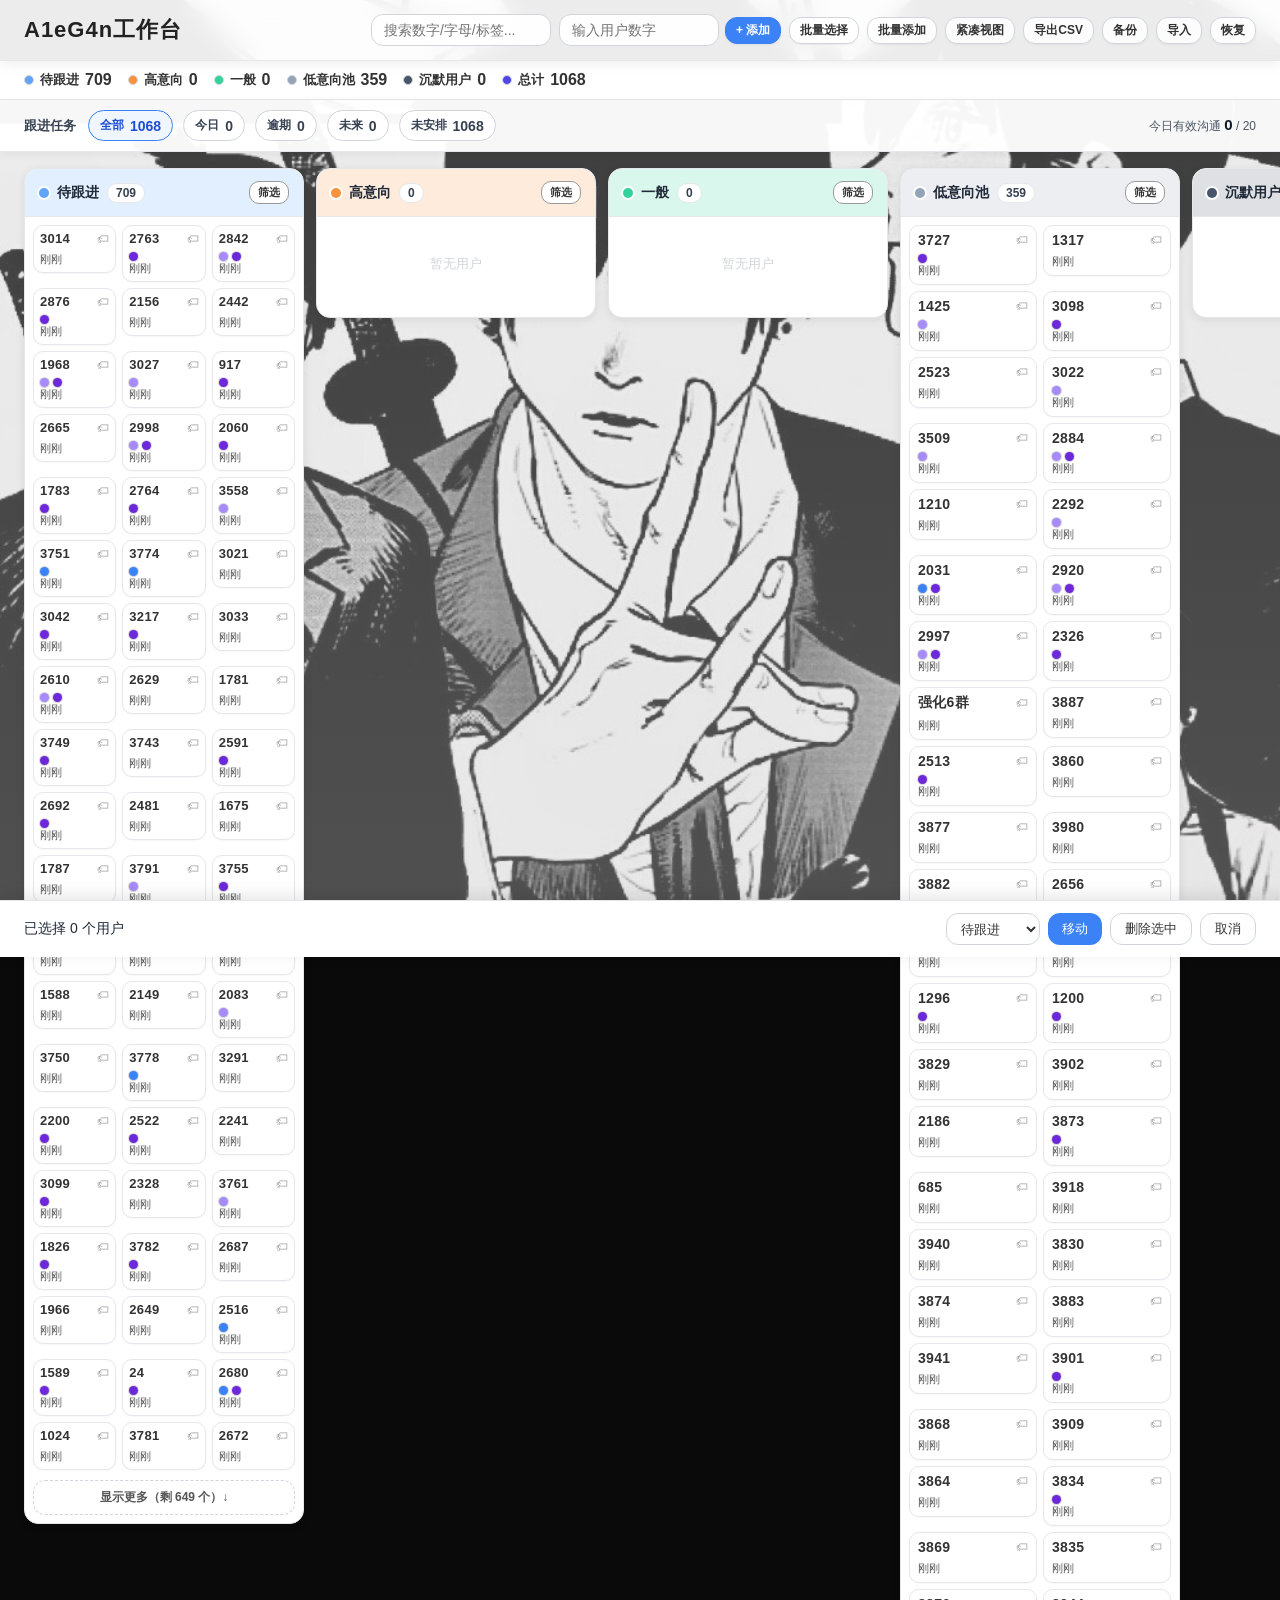
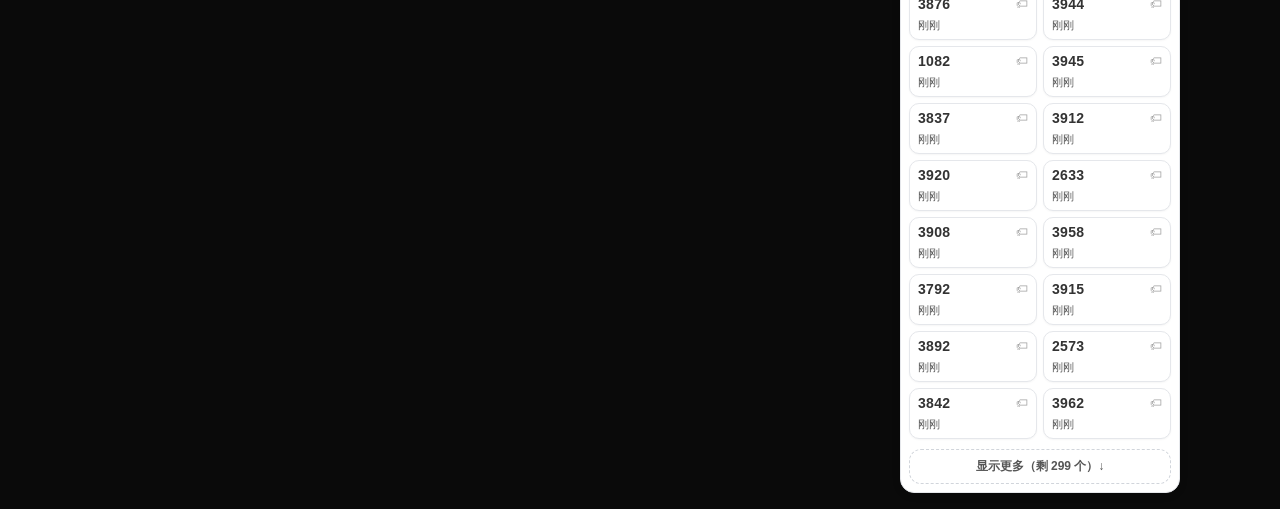
==== index.html @ 466c215e "Add files via upload" ====
<!DOCTYPE html>
<html lang="zh-CN">
<head>
<meta charset="UTF-8">
<meta name="viewport" content="width=device-width, initial-scale=1.0">
<title>A1eG4n工作台 · 跟进CRM</title>
<style>
:root {
  --bg: #0a0a0a;
  --bg-pattern: #111111;
  --card-bg: #ffffff;
  --text: #111111;
  --text-secondary: #444444;
  --text-light: #ffffff;
  --border: #e5e7eb;
  --primary: #3b82f6;
  --primary-light: #dbeafe;
  --green: #34d399;
  --green-light: #ecfdf5;
  --orange: #fb923c;
  --orange-light: #fff7ed;
  --red: #ef4444;
  --red-light: #fef2f2;
  --shadow: 0 2px 10px rgba(0,0,0,0.08);
  --shadow-lg: 0 8px 24px rgba(0,0,0,0.14);
  --radius: 12px;
}

* { margin: 0; padding: 0; box-sizing: border-box; }

body {
  font-family: -apple-system, BlinkMacSystemFont, "Segoe UI", "PingFang SC", "Microsoft YaHei", sans-serif;
  background-color: var(--bg);
  background-image: linear-gradient(rgba(200,200,200,0.30), rgba(200,200,200,0.40)), url('manga-bg.jpg');
  background-size: cover;
  background-position: center;
  background-attachment: fixed;
  color: var(--text);
  min-height: 100vh;
}

/* ====== 顶部栏 ====== */
.header {
  background: rgba(255,255,255,0.9);
  backdrop-filter: blur(12px);
  color: #222;
  border-bottom: 1px solid #e5e7eb;
  padding: 14px 24px;
  display: flex;
  align-items: center;
  gap: 16px;
  position: sticky;
  top: 0;
  z-index: 100;
  box-shadow: 0 2px 14px rgba(0,0,0,0.08);
  min-height: 60px;
}

.header h1 {
  font-size: 22px;
  font-weight: 900;
  white-space: nowrap;
  letter-spacing: 1px;
  color: #222;
}

.header-controls {
  display: flex;
  align-items: center;
  gap: 8px;
  flex: 1;
  justify-content: flex-end;
}

.input-box {
  display: flex;
  align-items: center;
  gap: 6px;
}

.input-box input {
  padding: 7px 12px;
  border: 1px solid #d1d5db;
  border-radius: var(--radius);
  font-size: 14px;
  outline: none;
  width: 160px;
  background: rgba(255,255,255,0.95);
  transition: all 0.15s;
}

.input-box input:focus {
  border-color: var(--primary);
  box-shadow: 0 0 0 3px rgba(59,130,246,0.15);
}

.btn {
  padding: 7px 14px;
  border: 1px solid #d1d5db;
  border-radius: var(--radius);
  font-size: 14px;
  font-weight: 700;
  cursor: pointer;
  transition: all 0.15s;
  white-space: nowrap;
  box-shadow: 0 1px 2px rgba(0,0,0,0.05);
}

.btn-primary {
  background: var(--primary);
  color: #fff;
  border-color: var(--primary);
}

.btn-primary:hover {
  background: #2563eb;
  border-color: #2563eb;
  color: #fff;
  transform: translateY(-1px);
  box-shadow: 0 4px 12px rgba(59,130,246,0.35);
}

.btn-secondary {
  background: var(--red);
  color: #fff;
  border-color: var(--red);
}

.btn-secondary:hover { background: #dc2626; border-color: #dc2626; }

.btn-outline {
  background: rgba(255,255,255,0.9);
  border: 1px solid #d1d5db;
  color: #333;
}

.btn-outline:hover { background: #f9fafb; transform: translateY(-1px); }

.btn-sm {
  padding: 4px 10px;
  font-size: 12px;
}

.search-box {
  padding: 7px 12px;
  border: 1px solid #d1d5db;
  border-radius: var(--radius);
  font-size: 14px;
  outline: none;
  width: 180px;
  background: rgba(255,255,255,0.95);
  transition: all 0.15s;
}

.search-box:focus {
  border-color: var(--primary);
  box-shadow: 0 0 0 3px rgba(59,130,246,0.15);
}

/* ====== 统计栏 ====== */
.stats-bar {
  display: flex;
  gap: 16px;
  padding: 10px 24px;
  background: #fff;
  border-bottom: 1px solid #e5e7eb;
  box-shadow: var(--shadow);
}

.stat-item {
  display: flex;
  align-items: center;
  gap: 6px;
  font-size: 13px;
  color: #333;
  font-weight: 600;
}

.stat-dot {
  width: 10px;
  height: 10px;
  border-radius: 50%;
  border: 1px solid #d1d5db;
}

.stat-num {
  font-weight: 900;
  font-size: 16px;
  color: #333;
}

/* ====== 看板主体 ====== */
.board {
  display: flex;
  align-items: flex-start;
  gap: 12px;
  padding: 16px 24px;
  overflow-x: auto;
  min-height: calc(100vh - 110px);
}

.column {
  flex: 0 0 280px;
  background: var(--card-bg);
  border-radius: 14px;
  border: 1px solid #e5e7eb;
  display: flex;
  flex-direction: column;
  align-self: flex-start;
  box-shadow: var(--shadow);
}

.column-header {
  padding: 12px 14px;
  border-bottom: 1px solid #e5e7eb;
  background: #f9fafb;
  border-radius: 14px 14px 0 0;
  display: flex;
  align-items: center;
  justify-content: space-between;
}

.column-title {
  display: flex;
  align-items: center;
  gap: 8px;
  font-size: 14px;
  font-weight: 900;
  color: #1f2937;
}

.column-badge {
  background: #fff;
  color: #374151;
  font-size: 12px;
  padding: 2px 8px;
  border-radius: 10px;
  font-weight: 800;
  border: 1px solid #e5e7eb;
}

.column-dot {
  width: 10px;
  height: 10px;
  border-radius: 50%;
  box-shadow: 0 0 0 2px rgba(255,255,255,0.9);
}

/* 栏目筛选 */
.col-filter { position: relative; }

.col-filter-btn {
  padding: 3px 8px;
  font-size: 11px;
  font-weight: 700;
  color: #333;
  background: #fff;
  border: 1px solid #999;
  border-radius: 10px;
  cursor: pointer;
  white-space: nowrap;
}

.col-filter-btn:hover { background: #eee; }

.col-filter-btn.on {
  background: #3b82f6;
  color: #fff;
  border-color: #2563eb;
}

.col-filter-menu {
  position: absolute;
  top: calc(100% + 4px);
  right: 0;
  z-index: 200;
  min-width: 150px;
  max-height: 260px;
  overflow-y: auto;
  background: #fff;
  border: 1px solid #e5e7eb;
  border-radius: 10px;
  box-shadow: 0 8px 24px rgba(0,0,0,0.14);
  display: none;
}

.col-filter-menu.show { display: block; }

.col-filter-item {
  display: flex;
  align-items: center;
  gap: 6px;
  padding: 7px 10px;
  font-size: 13px;
  color: #333;
  cursor: pointer;
}

.col-filter-item:hover { background: #f0f0f0; }

.column-body {
  padding: 8px;
  min-height: 100px;
  transition: background 0.2s;
  display: grid;
  grid-template-columns: repeat(2, 1fr);
  gap: 6px;
  align-items: start;
}

.column-body.drag-over {
  background: var(--primary-light);
}

.column-body .show-more-btn,
.column-body .empty-state { grid-column: 1 / -1; }

.column-actions {
  padding: 8px 14px;
  border-top: 1px solid var(--border);
  display: none;
}

.column-actions.show { display: flex; gap: 6px; }

/* ====== 卡片 ====== */
.card {
  background: var(--card-bg);
  border: 1px solid #e5e7eb;
  border-radius: 10px;
  padding: 6px 8px;
  margin-bottom: 0;
  cursor: grab;
  transition: all 0.15s;
  position: relative;
  box-shadow: 0 1px 2px rgba(0,0,0,0.04);
}

.card:hover {
  transform: translateY(-2px);
  box-shadow: 0 6px 16px rgba(0,0,0,0.10);
  border-color: #d1d5db;
}

.card.selected {
  border-color: var(--primary);
  box-shadow: 0 0 0 2px var(--primary-light);
  background: #f8fafc;
}

.card.dragging {
  opacity: 0.4;
  cursor: grabbing;
}

/* ====== 紧凑模式 ====== */
.compact .card {
  padding: 6px 10px;
  margin-bottom: 4px;
}
.compact .card-top {
  margin-bottom: 2px;
}
.compact .card-number {
  font-size: 14px;
}
.compact .card-note {
  margin-top: 2px;
  padding: 3px 6px;
  font-size: 11px;
  display: -webkit-box;
  -webkit-line-clamp: 1;
  -webkit-box-orient: vertical;
  overflow: hidden;
}
.compact .card-meta {
  font-size: 11px;
}
.compact .card-time {
  font-size: 10px;
}
.compact .card-actions {
  margin-top: 4px;
}
.compact .column {
  flex: 0 0 230px;
}
.compact .column-header {
  padding: 8px 12px;
}
.compact .card-note {
  display: -webkit-box;
  -webkit-line-clamp: 1;
  -webkit-box-orient: vertical;
  overflow: hidden;
}

.card-top {
  display: flex;
  align-items: center;
  justify-content: space-between;
  margin-bottom: 6px;
}

.card-number {
  font-size: 14px;
  font-weight: 900;
  color: #333;
  letter-spacing: 0.3px;
}

.card-checkbox {
  width: 18px;
  height: 18px;
  cursor: pointer;
  accent-color: var(--primary);
}

.card-meta {
  display: flex;
  align-items: center;
  gap: 8px;
  font-size: 12px;
  color: var(--text-secondary);
  flex-wrap: wrap;
}

.card-note {
  font-size: 12px;
  color: #222;
  margin-top: 4px;
  padding: 5px 8px;
  background: #f2f2f2;
  border-left: 3px solid #cccccc;
  word-break: break-all;
  font-weight: 500;
}

/* ====== 待跟进三列小卡 ====== */
.column-body[data-col="pending"] {
  grid-template-columns: repeat(3, 1fr);
}
.column-body[data-col="pending"] .card {
  padding: 5px 6px;
}
.column-body[data-col="pending"] .card-number {
  font-size: 13px;
}

.card-reply-badge {
  display: inline-flex;
  align-items: center;
  gap: 3px;
  background: var(--green-light);
  color: #047857;
  font-size: 11px;
  padding: 2px 6px;
  border-radius: 4px;
  font-weight: 600;
}

.card-actions {
  display: flex;
  gap: 4px;
  margin-top: 6px;
  opacity: 0;
  transition: opacity 0.2s;
}

.card:hover .card-actions { opacity: 1; }

.card-action-btn {
  font-size: 11px;
  padding: 3px 8px;
  border: 1px solid #d1d5db;
  border-radius: 8px;
  background: #fff;
  cursor: pointer;
  color: #333;
  font-weight: 700;
  transition: all 0.15s;
}

.card-action-btn:hover {
  background: #ddd;
  color: #222;
}

.card-action-btn.danger:hover {
  background: var(--red);
  color: #fff;
  border-color: #999;
}

.card-time {
  font-size: 11px;
  color: #555;
  font-weight: 500;
}

/* ====== 空状态 ====== */
.empty-state {
  text-align: center;
  padding: 30px 10px;
  color: #d1d5db;
  font-size: 13px;
}

.show-more-btn {
  width: 100%;
  padding: 8px;
  margin-top: 4px;
  border: 1px dashed #d1d5db;
  border-radius: var(--radius);
  background: #fff;
  color: #555;
  font-size: 12px;
  font-weight: 700;
  cursor: pointer;
  transition: all 0.15s;
}

.show-more-btn:hover {
  background: #f3f4f6;
  color: #222;
}

/* ====== 标签 ====== */
.card-tagicon {
  font-size: 12px;
  opacity: 0.4;
  cursor: pointer;
  transition: opacity 0.15s;
}
.card:hover .card-tagicon { opacity: 0.9; }

.card-tags {
  display: flex;
  flex-wrap: wrap;
  gap: 4px;
  margin-top: 4px;
  align-items: center;
}

.tag-dot-sm {
  width: 9px;
  height: 9px;
  border-radius: 50%;
  flex-shrink: 0;
  cursor: pointer;
  box-shadow: 0 0 0 1px rgba(0,0,0,0.15);
  transition: transform 0.1s;
}
.tag-dot-sm:hover { transform: scale(1.25); }

.tag-chip {
  display: inline-flex;
  align-items: center;
  gap: 4px;
  font-size: 11px;
  font-weight: 700;
  padding: 2px 8px;
  border-radius: 10px;
  border: 1px solid;
  white-space: nowrap;
  cursor: pointer;
  line-height: 1.4;
  color: #fff !important;
  border-color: transparent !important;
  box-shadow: 0 1px 2px rgba(0,0,0,0.15);
}
.tag-chip.lg { font-size: 12px; padding: 4px 9px; }

.tag-chip-dot {
  width: 7px;
  height: 7px;
  border-radius: 50%;
  flex-shrink: 0;
  border: 1px solid rgba(0,0,0,0.2);
}

.tag-x {
  cursor: pointer;
  font-weight: 700;
  margin-left: 2px;
  opacity: 0.6;
}
.tag-x:hover { opacity: 1; }

.muted-text {
  color: #9ca3af;
  font-size: 12px;
}

.current-tags {
  display: flex;
  flex-wrap: wrap;
  gap: 6px;
  min-height: 28px;
  align-items: center;
}

.all-tags {
  display: flex;
  flex-direction: column;
  gap: 6px;
  max-height: 220px;
  overflow-y: auto;
}

.tag-row {
  display: flex;
  align-items: center;
  gap: 8px;
  padding: 7px 10px;
  border: 1px solid var(--border);
  border-radius: 6px;
  cursor: pointer;
  transition: all 0.15s;
}
.tag-row:hover { background: #f9fafb; }
.tag-row.on {
  background: var(--primary-light);
  border-color: var(--primary);
}

.tag-dot {
  width: 10px;
  height: 10px;
  border-radius: 50%;
  flex-shrink: 0;
}

.tag-name {
  flex: 1;
  font-size: 13px;
  font-weight: 500;
}

.tag-ops {
  display: flex;
  gap: 2px;
}

.tag-op {
  border: none;
  background: transparent;
  cursor: pointer;
  font-size: 13px;
  padding: 2px 5px;
  border-radius: 4px;
  opacity: 0.6;
  transition: all 0.15s;
}
.tag-op:hover { opacity: 1; background: #e5e7eb; }
.tag-op.danger:hover { background: var(--red-light); }

.tag-row.editing {
  cursor: default;
  border-width: 2px;
  align-items: center;
}
.tag-edit-input {
  flex: 1;
  padding: 5px 8px;
  border: 1px solid #d1d5db;
  border-radius: 8px;
  font-size: 13px;
  outline: none;
}
.tag-edit-input:focus { border-color: var(--primary); box-shadow: 0 0 0 3px rgba(59,130,246,0.15); }

.new-tag-row {
  display: flex;
  gap: 6px;
}
.new-tag-row input {
  flex: 1;
  padding: 8px 12px;
  border: 1px solid #d1d5db;
  border-radius: 8px;
  font-size: 14px;
  outline: none;
  background: #fafafa;
}
.new-tag-row input:focus { border-color: var(--primary); box-shadow: 0 0 0 3px rgba(59,130,246,0.15); background: #fff; }

.detail-actions {
  display: flex;
  flex-wrap: wrap;
  gap: 6px;
}

/* ====== 标签筛选栏 ====== */
.tag-filter-bar {
  display: none;
  align-items: center;
  gap: 10px;
  padding: 8px 24px;
  background: #fff;
  border-bottom: 1px solid #e5e7eb;
}
.tag-filter-bar.show { display: flex; }
.tf-label { font-size: 13px; color: #333; font-weight: 700; }
.tf-clear {
  border: 1px solid #d1d5db;
  background: #fff;
  color: #333;
  font-size: 12px;
  padding: 4px 10px;
  border-radius: 8px;
  cursor: pointer;
  font-weight: 700;
  box-shadow: 0 1px 2px rgba(0,0,0,0.05);
}
.tf-clear:hover { background: #ddd; color: #222; }

/* ====== 模态框 ====== */
.modal-overlay {
  display: none;
  position: fixed;
  top: 0; left: 0; right: 0; bottom: 0;
  background: rgba(0,0,0,0.4);
  z-index: 1000;
  align-items: center;
  justify-content: center;
}

.modal-overlay.show { display: flex; }

.modal {
  background: #fff;
  border-radius: 16px;
  padding: 24px;
  width: 420px;
  max-width: 90vw;
  border: 1px solid #e5e7eb;
  box-shadow: 0 12px 40px rgba(0,0,0,0.18);
}

.modal h2 {
  font-size: 18px;
  margin-bottom: 16px;
  font-weight: 900;
  border-bottom: 1px solid #e5e7eb;
  padding-bottom: 10px;
}

.modal-field {
  margin-bottom: 14px;
}

.modal-field label {
  display: block;
  font-size: 13px;
  color: var(--text-secondary);
  margin-bottom: 4px;
}

.modal-field input,
.modal-field textarea,
.modal-field select {
  width: 100%;
  padding: 8px 12px;
  border: 1px solid #d1d5db;
  border-radius: 10px;
  font-size: 14px;
  outline: none;
  font-family: inherit;
  background: #fafafa;
}

.modal-field input:focus,
.modal-field textarea:focus,
.modal-field select:focus {
  border-color: var(--primary);
  box-shadow: 0 0 0 3px rgba(59,130,246,0.15);
  background: #fff;
}

.modal-field textarea {
  resize: vertical;
  min-height: 60px;
}

.modal-actions {
  display: flex;
  justify-content: flex-end;
  gap: 8px;
  margin-top: 20px;
}

/* ====== Toast ====== */
.toast {
  position: fixed;
  bottom: 24px;
  left: 50%;
  transform: translateX(-50%);
  background: #111827;
  color: #fff;
  padding: 10px 20px;
  border-radius: 10px;
  border: none;
  font-size: 14px;
  font-weight: 700;
  z-index: 2000;
  opacity: 0;
  transition: opacity 0.3s;
  pointer-events: none;
  box-shadow: 0 6px 20px rgba(0,0,0,0.25);
}

.toast.show { opacity: 1; }

/* ====== 批量操作栏 ====== */
.batch-bar {
  position: fixed;
  bottom: 0;
  left: 0;
  right: 0;
  background: #ffffff;
  padding: 12px 24px;
  display: flex;
  align-items: center;
  justify-content: space-between;
  border-top: 1px solid #e5e7eb;
  box-shadow: 0 -4px 16px rgba(0,0,0,0.10);
  color: #1f2937;
  z-index: 1500;
  transform: translateY(100%);
  transition: transform 0.3s;
}

.batch-bar.show { transform: translateY(0); }

.batch-bar-left {
  color: #1f2937;
  font-size: 14px;
}

.batch-bar-right {
  display: flex;
  gap: 8px;
}

.batch-btn {
  padding: 6px 14px;
  border: none;
  border-radius: var(--radius);
  font-size: 13px;
  cursor: pointer;
  font-weight: 500;
}

.batch-btn-red {
  background: var(--red);
  color: #fff;
}

.batch-btn-red:hover { background: #dc2626; }

.batch-btn-gray {
  background: #fff;
  color: #333;
  border: 1px solid #d1d5db;
}

.batch-btn-gray:hover { background: #f3f4f6; color: #222; }

.batch-btn-blue {
  background: #3b82f6;
  color: #fff;
}

.batch-btn-blue:hover { background: #2563eb; }

.batch-bar select {
  padding: 6px 10px;
  border: 1px solid #d1d5db;
  border-radius: var(--radius);
  font-size: 13px;
  font-family: inherit;
  background: #fff;
  color: #333;
  outline: none;
  cursor: pointer;
}

/* ====== 导入区 ====== */
.import-area {
  padding: 8px 14px;
  border-top: 1px solid var(--border);
  display: none;
}

.import-area.show { display: block; }

.import-area textarea {
  width: 100%;
  padding: 8px;
  border: 1px solid #d1d5db;
  border-radius: 10px;
  font-size: 13px;
  resize: vertical;
  min-height: 60px;
  font-family: inherit;
  outline: none;
  background: #fafafa;
}

.import-area textarea:focus {
  border-color: var(--primary);
  box-shadow: 0 0 0 3px rgba(59,130,246,0.15);
  background: #fff;
}

.import-area .import-btns {
  display: flex;
  gap: 6px;
  margin-top: 6px;
}

.import-area .import-row {
  display: flex;
  align-items: center;
  gap: 8px;
  margin-top: 8px;
}

.import-area .import-label {
  font-size: 12px;
  color: var(--text-secondary);
  white-space: nowrap;
}

.import-area select {
  padding: 5px 8px;
  border: 1px solid #d1d5db;
  border-radius: 8px;
  font-size: 13px;
  font-family: inherit;
  background: #fff;
  color: #333;
  outline: none;
  cursor: pointer;
}



/* ====== CRM 跟进任务 ====== */
.task-bar {
  display:flex; align-items:center; gap:10px; padding:10px 24px;
  background:rgba(255,255,255,.96); border-bottom:1px solid #e5e7eb;
  position:sticky; top:60px; z-index:90; box-shadow:0 2px 10px rgba(0,0,0,.05);
  overflow-x:auto;
}
.task-title { font-weight:900; font-size:13px; color:#374151; margin-right:2px; white-space:nowrap; }
.task-pill {
  display:flex; align-items:center; gap:6px; border:1px solid #d1d5db; background:#fff;
  border-radius:999px; padding:6px 11px; cursor:pointer; font-size:12px; font-weight:800;
  white-space:nowrap; color:#374151; transition:.15s;
}
.task-pill:hover { transform:translateY(-1px); box-shadow:0 3px 10px rgba(0,0,0,.08); }
.task-pill.active { border-color:#3b82f6; background:#eff6ff; color:#1d4ed8; }
.task-pill.overdue.active { border-color:#ef4444; background:#fef2f2; color:#b91c1c; }
.task-pill .n { font-size:14px; font-weight:900; }
.effective-kpi { margin-left:auto; font-size:12px; color:#4b5563; white-space:nowrap; }
.effective-kpi b { color:#111827; font-size:15px; }
.effective-kpi .ok { color:#059669; }

.card-followup { margin-top:6px; font-size:11px; font-weight:800; line-height:1.35; }
.card-followup.today { color:#2563eb; }
.card-followup.overdue { color:#dc2626; }
.card-followup.future { color:#6b7280; }
.card-action { color:#4b5563; font-weight:600; margin-top:2px; white-space:nowrap; overflow:hidden; text-overflow:ellipsis; }

.followup-grid { display:grid; grid-template-columns:1fr 1fr; gap:10px; }
.followup-grid .full { grid-column:1 / -1; }
.quick-row { display:flex; flex-wrap:wrap; gap:6px; margin-top:7px; }
.quick-btn { border:1px solid #d1d5db; background:#fff; border-radius:8px; padding:5px 9px; font-size:12px; cursor:pointer; font-weight:700; }
.quick-btn:hover { border-color:#3b82f6; color:#2563eb; background:#eff6ff; }
.worklog-box { max-height:180px; overflow:auto; border:1px solid #e5e7eb; border-radius:10px; background:#f9fafb; }
.worklog-item { padding:9px 10px; border-bottom:1px solid #e5e7eb; font-size:12px; line-height:1.5; }
.worklog-item:last-child { border-bottom:0; }
.worklog-time { color:#6b7280; font-size:11px; }
.worklog-result { font-weight:800; color:#111827; }
.worklog-note { color:#4b5563; margin-top:2px; }
.crm-section-title { display:flex; align-items:center; justify-content:space-between; gap:8px; }
.mini-help { color:#9ca3af; font-size:11px; font-weight:500; }

@media (max-width: 900px) {
  .task-bar { top:104px; padding:8px; }
  .effective-kpi { display:none; }
  .followup-grid { grid-template-columns:1fr; }
}

/* ====== 滚动条 ====== */
::-webkit-scrollbar { width: 8px; height: 8px; }
::-webkit-scrollbar-track { background: #1a1a1a; }
::-webkit-scrollbar-thumb { background: #fff; border: 1px solid #cccccc; }
::-webkit-scrollbar-thumb:hover { background: #ddd; }

/* ====== 响应式 ====== */
@media (max-width: 768px) {
  .header { flex-wrap: wrap; }
  .header h1 { font-size: 18px; }
  .search-box, .input-box input { width: 120px; }
  .board { padding: 8px; }
  .column { flex: 0 0 240px; }
}
</style>
</head>
<body>

<!-- 顶部栏 -->
<div class="header">
  <h1>A1eG4n工作台</h1>
  <div class="header-controls">
    <input class="search-box" id="searchInput" placeholder="搜索数字/字母/标签..." oninput="render()">
    <div class="input-box">
      <input id="singleAddInput" placeholder="输入用户数字" onkeydown="if(event.key==='Enter')addSingleUser()">
      <button class="btn btn-primary btn-sm" onclick="addSingleUser()">+ 添加</button>
    </div>
    <button class="btn btn-outline btn-sm" id="batchToggleBtn" onclick="toggleBatchMode()">批量选择</button>
    <button class="btn btn-outline btn-sm" onclick="showBatchAdd()">批量添加</button>
    <button class="btn btn-outline btn-sm" id="densityBtn" onclick="toggleDensity()">紧凑视图</button>
    <button class="btn btn-outline btn-sm" onclick="exportData()">导出CSV</button>
    <button class="btn btn-outline btn-sm" onclick="backupData()">备份</button>
    <label class="btn btn-outline btn-sm" style="cursor:pointer;">
      导入
      <input type="file" accept=".csv,.txt" style="display:none" onchange="importFile(event)">
    </label>
    <label class="btn btn-outline btn-sm" style="cursor:pointer;">
      恢复
      <input type="file" accept=".json" style="display:none" onchange="restoreData(event)">
    </label>
  </div>
</div>

<!-- 统计栏 -->
<div class="stats-bar" id="statsBar"></div>

<!-- 今日跟进任务栏 -->
<div class="task-bar" id="taskBar"></div>

<!-- 看板 -->
<div class="board" id="board"></div>

<!-- 批量操作栏 -->
<div class="batch-bar" id="batchBar">
  <div class="batch-bar-left">
    已选择 <span id="selectedCount">0</span> 个用户
  </div>
  <div class="batch-bar-right">
    <select id="batchMoveCol" title="选择目标栏目"></select>
    <button class="batch-btn batch-btn-blue" onclick="batchMoveSelected()">移动</button>
    <button class="batch-btn batch-btn-gray" onclick="batchDelete()">删除选中</button>
    <button class="batch-btn batch-btn-gray" onclick="clearSelection()">取消</button>
  </div>
</div>

<!-- 编辑模态框 -->
<div class="modal-overlay" id="editModal" onclick="if(event.target===this)closeEditModal()">
  <div class="modal">
    <h2>编辑用户</h2>
    <div class="modal-field">
      <label>用户数字</label>
      <input id="editNumber" readonly>
    </div>
    <div class="modal-field">
      <label>备注</label>
      <textarea id="editNote" placeholder="输入备注信息..."></textarea>
    </div>
    <div class="modal-field">
      <label>所属列</label>
      <select id="editColumn"></select>
    </div>
    <div class="modal-actions">
      <button class="btn btn-outline" onclick="closeEditModal()">取消</button>
      <button class="btn btn-primary" onclick="saveEdit()">保存</button>
    </div>
  </div>
</div>

<!-- 标签管理模态框 -->
<div class="modal-overlay" id="tagModal" onclick="if(event.target===this)closeTagModal()">
  <div class="modal">
    <h2>学员详情 · <span id="tagModalUser" style="color:#333"></span></h2>
    <div class="modal-field">
      <label>备注（跟进沟通情况）</label>
      <textarea id="detailNote" rows="3" placeholder="输入跟进备注..."></textarea>
      <button class="btn btn-primary btn-sm" style="margin-top:6px" onclick="saveDetailNote()">保存备注</button>
    </div>

    <div class="modal-field">
      <div class="crm-section-title">
        <label>本次沟通结果 & 下一步</label>
        <span class="mini-help">记录一次有效沟通，并自动进入后续任务队列</span>
      </div>
      <div class="followup-grid">
        <div>
          <label style="font-size:12px;color:#6b7280;margin-bottom:4px;display:block">沟通结果</label>
          <select id="detailResult">
            <option value="">未选择</option>
            <option value="未回复">未回复</option>
            <option value="已了解情况">已了解情况</option>
            <option value="已发现需求">已发现需求</option>
            <option value="有意向">有意向</option>
            <option value="明确不考虑">明确不考虑</option>
            <option value="已成交">已成交</option>
          </select>
        </div>
        <div>
          <label style="font-size:12px;color:#6b7280;margin-bottom:4px;display:block">下次跟进时间</label>
          <input id="detailNextTime" type="datetime-local">
          <div class="quick-row">
            <button class="quick-btn" onclick="setQuickFollowup(1)">明天</button>
            <button class="quick-btn" onclick="setQuickFollowup(3)">3天后</button>
            <button class="quick-btn" onclick="setQuickFollowup(7)">7天后</button>
            <button class="quick-btn" onclick="setQuickFollowupDate('2026-08-25T21:30')">25号直播后</button>
            <button class="quick-btn" onclick="clearFollowupTime()">清空</button>
          </div>
        </div>
        <div class="full">
          <label style="font-size:12px;color:#6b7280;margin-bottom:4px;display:block">下次跟进动作</label>
          <input id="detailNextAction" placeholder="例如：问99体验效果 / 邀约直播 / PV重新激活 / 处理价格异议">
        </div>
      </div>
      <button class="btn btn-primary" style="margin-top:10px;width:100%" onclick="logFollowup()">记录本次沟通并安排下一步</button>
    </div>

    <div class="modal-field">
      <div class="crm-section-title">
        <label>最近沟通记录</label>
        <button class="btn btn-outline btn-sm" onclick="copyFollowupSummary()">复制跟进摘要</button>
      </div>
      <div id="followupHistory" class="worklog-box"></div>
    </div>
    <div class="modal-field">
      <label>当前标签</label>
      <div id="currentTags" class="current-tags"></div>
    </div>
    <div class="modal-field">
      <label>所有标签（点击切换 / 可编辑删除）</label>
      <div id="allTags" class="all-tags"></div>
    </div>
    <div class="modal-field">
      <label>新建标签</label>
      <div class="new-tag-row">
        <input id="newTagName" placeholder="输入标签名，回车创建" onkeydown="if(event.key==='Enter')createTag()">
        <button class="btn btn-primary btn-sm" onclick="createTag()">添加</button>
      </div>
    </div>
    <div class="modal-field">
      <label>快捷操作</label>
      <div class="detail-actions">
        <button class="btn btn-outline btn-sm" onclick="detailMoveLow()">移入低意向池</button>
        <button class="btn btn-secondary btn-sm" onclick="detailDelete()">删除</button>
      </div>
    </div>
    <div class="modal-actions">
      <button class="btn btn-primary" onclick="closeTagModal()">完成</button>
    </div>
  </div>
</div>

<!-- 确认弹窗 -->
<div class="modal-overlay" id="confirmModal" onclick="if(event.target===this)closeConfirm()">
  <div class="modal" style="width:340px">
    <h2>操作确认</h2>
    <p id="confirmMessage" style="font-size:14px;color:#555;margin-bottom:18px;line-height:1.6"></p>
    <div class="modal-actions">
      <button class="btn btn-outline" onclick="closeConfirm()">取消</button>
      <button class="btn btn-secondary" onclick="confirmOk()">确认</button>
    </div>
  </div>
</div>

<!-- Toast -->
<div class="toast" id="toast"></div>

<!-- 标签筛选栏 -->
<div class="tag-filter-bar" id="tagFilterBar"></div>

<script>
// ====== 数据定义 ======
const COLUMNS = [
  { id: 'pending',    name: '待跟进',  color: '#60a5fa', dot: '#60a5fa' },
  { id: 'contacting', name: '高意向',   color: '#fb923c', dot: '#fb923c' },
  { id: 'replied',    name: '一般',    color: '#34d399', dot: '#34d399' },
  { id: 'lowinterest',name: '低意向池', color: '#94a3b8', dot: '#94a3b8' },
  { id: 'silent',     name: '沉默用户', color: '#475569', dot: '#475569' },
];

const STORAGE_KEY = 'sales_followup_data_v3';
const TAGS_KEY = 'sales_tags_v1';

const TAG_COLORS = ['#4f46e5','#10b981','#f59e0b','#ef4444','#8b5cf6','#06b6d4','#ec4899','#84cc16','#f97316','#0ea5e9'];

let users = [];        // {id, number, column, note, replied, tags:[tagId], createdAt, updatedAt}
let tags = [];         // {id, name, color}
let activeTagFilter = null;   // 当前按标签筛选
let colFilters = {};          // 每个栏目的标签筛选 {colId: tagId}
let tagEditId = null;         // 正在内联编辑的标签
let modalUserId = null;
let batchMode = false;
let selectedIds = new Set();
let dragId = null;
let compactMode = false;
let taskFilter = 'all';  // all | today | overdue | future | unscheduled
const COLUMN_LIMIT = 60;                 // 每列默认显示数量
let expandedCols = new Set();            // 已展开显示全部的列

// ====== 导入的 Excel 数据（强化群学员跟进）======
const IMPORTED_USERS = [{"id": "u_1746", "number": "1746", "column": "pending", "note": "", "replied": false, "tags": ["tag_99"], "createdAt": 0, "updatedAt": 0}, {"id": "u_3244", "number": "3244", "column": "lowinterest", "note": "没回", "replied": false, "tags": ["tag_algo1"], "createdAt": 0, "updatedAt": 0}, {"id": "u_2402", "number": "2402", "column": "lowinterest", "note": "4计网", "replied": false, "tags": [], "createdAt": 0, "updatedAt": 0}, {"id": "u_1059", "number": "1059", "column": "lowinterest", "note": "白嫖", "replied": false, "tags": ["tag_algo1"], "createdAt": 0, "updatedAt": 0}, {"id": "u_2678", "number": "2678", "column": "lowinterest", "note": "", "replied": false, "tags": [], "createdAt": 0, "updatedAt": 0}, {"id": "u_3307", "number": "3307", "column": "pending", "note": "", "replied": false, "tags": ["tag_algo2"], "createdAt": 0, "updatedAt": 0}, {"id": "u_2854", "number": "2854", "column": "lowinterest", "note": "", "replied": false, "tags": [], "createdAt": 0, "updatedAt": 0}, {"id": "u_1727", "number": "1727", "column": "pending", "note": "", "replied": false, "tags": [], "createdAt": 0, "updatedAt": 0}, {"id": "u_2369", "number": "2369", "column": "lowinterest", "note": "28 没开强化", "replied": false, "tags": ["tag_algo1"], "createdAt": 0, "updatedAt": 0}, {"id": "u_3658", "number": "3658", "column": "lowinterest", "note": "", "replied": false, "tags": [], "createdAt": 0, "updatedAt": 0}, {"id": "u_2015", "number": "2015", "column": "lowinterest", "note": "进度慢 觉得贵", "replied": false, "tags": ["tag_algo1"], "createdAt": 0, "updatedAt": 0}, {"id": "u_3038", "number": "3038", "column": "lowinterest", "note": "", "replied": false, "tags": [], "createdAt": 0, "updatedAt": 0}, {"id": "u_1655", "number": "1655", "column": "lowinterest", "note": "白嫖", "replied": false, "tags": ["tag_algo2"], "createdAt": 0, "updatedAt": 0}, {"id": "u_3160", "number": "3160", "column": "lowinterest", "note": "", "replied": false, "tags": [], "createdAt": 0, "updatedAt": 0}, {"id": "u_1895", "number": "1895", "column": "lowinterest", "note": "", "replied": false, "tags": ["tag_algo2"], "createdAt": 0, "updatedAt": 0}, {"id": "u_3140", "number": "3140", "column": "lowinterest", "note": "", "replied": false, "tags": [], "createdAt": 0, "updatedAt": 0}, {"id": "u_3147", "number": "3147", "column": "lowinterest", "note": "", "replied": false, "tags": ["tag_algo1"], "createdAt": 0, "updatedAt": 0}, {"id": "u_3139", "number": "3139", "column": "pending", "note": "", "replied": false, "tags": [], "createdAt": 0, "updatedAt": 0}, {"id": "u_1990", "number": "1990", "column": "lowinterest", "note": "4", "replied": false, "tags": ["tag_algo1"], "createdAt": 0, "updatedAt": 0}, {"id": "u_3820", "number": "3820", "column": "lowinterest", "note": "", "replied": false, "tags": [], "createdAt": 0, "updatedAt": 0}, {"id": "u_3667", "number": "3667", "column": "lowinterest", "note": "", "replied": false, "tags": ["tag_algo2"], "createdAt": 0, "updatedAt": 0}, {"id": "u_3059", "number": "3059", "column": "lowinterest", "note": "", "replied": false, "tags": [], "createdAt": 0, "updatedAt": 0}, {"id": "u_3224", "number": "3224", "column": "lowinterest", "note": "", "replied": false, "tags": [], "createdAt": 0, "updatedAt": 0}, {"id": "u_2877", "number": "2877", "column": "pending", "note": "4打卡 问课", "replied": false, "tags": ["tag_algo1", "tag_algo2"], "createdAt": 0, "updatedAt": 0}, {"id": "u_1413", "number": "1413", "column": "lowinterest", "note": "", "replied": false, "tags": [], "createdAt": 0, "updatedAt": 0}, {"id": "u_1798", "number": "1798", "column": "pending", "note": "", "replied": false, "tags": ["tag_algo2"], "createdAt": 0, "updatedAt": 0}, {"id": "u_1887", "number": "1887", "column": "lowinterest", "note": "", "replied": false, "tags": ["tag_algo2"], "createdAt": 0, "updatedAt": 0}, {"id": "u_1162", "number": "1162", "column": "lowinterest", "note": "", "replied": false, "tags": ["tag_algo1"], "createdAt": 0, "updatedAt": 0}, {"id": "u_3817", "number": "3817", "column": "lowinterest", "note": "", "replied": false, "tags": [], "createdAt": 0, "updatedAt": 0}, {"id": "u_3633", "number": "3633", "column": "lowinterest", "note": "", "replied": false, "tags": ["tag_algo1"], "createdAt": 0, "updatedAt": 0}, {"id": "u_1442", "number": "1442", "column": "lowinterest", "note": "", "replied": false, "tags": [], "createdAt": 0, "updatedAt": 0}, {"id": "u_1470", "number": "1470", "column": "lowinterest", "note": "", "replied": false, "tags": [], "createdAt": 0, "updatedAt": 0}, {"id": "u_1239", "number": "1239", "column": "pending", "note": "", "replied": false, "tags": ["tag_algo2"], "createdAt": 0, "updatedAt": 0}, {"id": "u_3084", "number": "3084", "column": "lowinterest", "note": "", "replied": false, "tags": ["tag_algo2"], "createdAt": 0, "updatedAt": 0}, {"id": "u_3259", "number": "3259", "column": "lowinterest", "note": "", "replied": false, "tags": [], "createdAt": 0, "updatedAt": 0}, {"id": "u_958", "number": "958", "column": "lowinterest", "note": "", "replied": false, "tags": [], "createdAt": 0, "updatedAt": 0}, {"id": "u_2898", "number": "2898", "column": "lowinterest", "note": "进度快不考虑", "replied": false, "tags": ["tag_algo2"], "createdAt": 0, "updatedAt": 0}, {"id": "u_1131", "number": "1131", "column": "lowinterest", "note": "", "replied": false, "tags": [], "createdAt": 0, "updatedAt": 0}, {"id": "u_3569", "number": "3569", "column": "lowinterest", "note": "2二战 后边会考虑", "replied": false, "tags": ["tag_algo1"], "createdAt": 0, "updatedAt": 0}, {"id": "u_3816", "number": "3816", "column": "lowinterest", "note": "报过了", "replied": false, "tags": [], "createdAt": 0, "updatedAt": 0}, {"id": "u_3610", "number": "3610", "column": "lowinterest", "note": "", "replied": false, "tags": [], "createdAt": 0, "updatedAt": 0}, {"id": "u_1071", "number": "1071", "column": "lowinterest", "note": "白嫖", "replied": false, "tags": ["tag_99"], "createdAt": 0, "updatedAt": 0}, {"id": "u_338", "number": "338", "column": "lowinterest", "note": "", "replied": false, "tags": ["tag_algo2"], "createdAt": 0, "updatedAt": 0}, {"id": "u_2609", "number": "2609", "column": "lowinterest", "note": "2问过课 觉得贵", "replied": false, "tags": ["tag_algo1"], "createdAt": 0, "updatedAt": 0}, {"id": "u_1771", "number": "1771", "column": "lowinterest", "note": "", "replied": false, "tags": [], "createdAt": 0, "updatedAt": 0}, {"id": "u_3316", "number": "3316", "column": "lowinterest", "note": "自命题", "replied": false, "tags": ["tag_algo1", "tag_algo2"], "createdAt": 0, "updatedAt": 0}, {"id": "u_2838", "number": "2838", "column": "lowinterest", "note": "", "replied": false, "tags": [], "createdAt": 0, "updatedAt": 0}, {"id": "u_2851", "number": "2851", "column": "pending", "note": "", "replied": false, "tags": ["tag_algo2"], "createdAt": 0, "updatedAt": 0}, {"id": "u_3275", "number": "3275", "column": "lowinterest", "note": "4有事情不考虑", "replied": false, "tags": ["tag_algo1"], "createdAt": 0, "updatedAt": 0}, {"id": "u_2652", "number": "2652", "column": "pending", "note": "", "replied": false, "tags": ["tag_algo2"], "createdAt": 0, "updatedAt": 0}, {"id": "u_3617", "number": "3617", "column": "lowinterest", "note": "", "replied": false, "tags": [], "createdAt": 0, "updatedAt": 0}, {"id": "u_1782", "number": "1782", "column": "lowinterest", "note": "", "replied": false, "tags": [], "createdAt": 0, "updatedAt": 0}, {"id": "u_3138", "number": "3138", "column": "pending", "note": "", "replied": false, "tags": [], "createdAt": 0, "updatedAt": 0}, {"id": "u_1181", "number": "1181", "column": "lowinterest", "note": "没开 进度慢", "replied": false, "tags": ["tag_algo1"], "createdAt": 0, "updatedAt": 0}, {"id": "u_3158", "number": "3158", "column": "lowinterest", "note": "", "replied": false, "tags": ["tag_algo2"], "createdAt": 0, "updatedAt": 0}, {"id": "u_1544", "number": "1544", "column": "lowinterest", "note": "", "replied": false, "tags": ["tag_99"], "createdAt": 0, "updatedAt": 0}, {"id": "u_3297", "number": "3297", "column": "lowinterest", "note": "", "replied": false, "tags": [], "createdAt": 0, "updatedAt": 0}, {"id": "u_3258", "number": "3258", "column": "lowinterest", "note": "4听课打卡进度慢", "replied": false, "tags": ["tag_algo1"], "createdAt": 0, "updatedAt": 0}, {"id": "u_3376", "number": "3376", "column": "lowinterest", "note": "", "replied": false, "tags": [], "createdAt": 0, "updatedAt": 0}, {"id": "u_3665", "number": "3665", "column": "lowinterest", "note": "还没开", "replied": false, "tags": ["tag_algo1"], "createdAt": 0, "updatedAt": 0}, {"id": "u_2901", "number": "2901", "column": "lowinterest", "note": "", "replied": false, "tags": [], "createdAt": 0, "updatedAt": 0}, {"id": "u_3067", "number": "3067", "column": "lowinterest", "note": "没回", "replied": false, "tags": ["tag_algo1"], "createdAt": 0, "updatedAt": 0}, {"id": "u_1135", "number": "1135", "column": "lowinterest", "note": "", "replied": false, "tags": [], "createdAt": 0, "updatedAt": 0}, {"id": "u_1466", "number": "1466", "column": "lowinterest", "note": "", "replied": false, "tags": ["tag_algo2"], "createdAt": 0, "updatedAt": 0}, {"id": "u_3157", "number": "3157", "column": "pending", "note": "", "replied": false, "tags": ["tag_algo2"], "createdAt": 0, "updatedAt": 0}, {"id": "u_3422", "number": "3422", "column": "lowinterest", "note": "", "replied": false, "tags": [], "createdAt": 0, "updatedAt": 0}, {"id": "u_1911", "number": "1911", "column": "lowinterest", "note": "", "replied": false, "tags": ["tag_algo2"], "createdAt": 0, "updatedAt": 0}, {"id": "u_2235", "number": "2235", "column": "lowinterest", "note": "4觉得不错 不考虑自己学", "replied": false, "tags": [], "createdAt": 0, "updatedAt": 0}, {"id": "u_3777", "number": "3777", "column": "lowinterest", "note": "", "replied": false, "tags": [], "createdAt": 0, "updatedAt": 0}, {"id": "u_3608", "number": "3608", "column": "lowinterest", "note": "", "replied": false, "tags": [], "createdAt": 0, "updatedAt": 0}, {"id": "u_3110", "number": "3110", "column": "lowinterest", "note": "", "replied": false, "tags": [], "createdAt": 0, "updatedAt": 0}, {"id": "u_3315", "number": "3315", "column": "pending", "note": "进度慢", "replied": false, "tags": [], "createdAt": 0, "updatedAt": 0}, {"id": "u_3136", "number": "3136", "column": "lowinterest", "note": "", "replied": false, "tags": [], "createdAt": 0, "updatedAt": 0}, {"id": "u_3056", "number": "3056", "column": "lowinterest", "note": "", "replied": false, "tags": ["tag_algo2"], "createdAt": 0, "updatedAt": 0}, {"id": "u_2452", "number": "2452", "column": "lowinterest", "note": "", "replied": false, "tags": ["tag_algo1"], "createdAt": 0, "updatedAt": 0}, {"id": "u_1407", "number": "1407", "column": "pending", "note": "", "replied": false, "tags": ["tag_99"], "createdAt": 0, "updatedAt": 0}, {"id": "u_1626", "number": "1626", "column": "lowinterest", "note": "", "replied": false, "tags": ["tag_algo2"], "createdAt": 0, "updatedAt": 0}, {"id": "u_3354", "number": "3354", "column": "lowinterest", "note": "2没开 进度慢", "replied": false, "tags": ["tag_99"], "createdAt": 0, "updatedAt": 0}, {"id": "u_3795", "number": "3795", "column": "lowinterest", "note": "", "replied": false, "tags": [], "createdAt": 0, "updatedAt": 0}, {"id": "u_3670", "number": "3670", "column": "pending", "note": "", "replied": false, "tags": ["tag_algo2"], "createdAt": 0, "updatedAt": 0}, {"id": "u_2261", "number": "2261", "column": "pending", "note": "", "replied": false, "tags": ["tag_algo2"], "createdAt": 0, "updatedAt": 0}, {"id": "u_3287", "number": "3287", "column": "pending", "note": "明天晚上考虑做一个强化班体验活动，今年的数据结构/计组强化课程二选一，付一部分报名比如99体验十天 这段时间可以集中突破一门 然后这个99可以抵扣学费也可以直接全额退款 这个活动觉得怎么样呀", "replied": false, "tags": ["tag_algo2"], "createdAt": 0, "updatedAt": 0}, {"id": "u_1002", "number": "1002", "column": "lowinterest", "note": "", "replied": false, "tags": ["tag_algo2"], "createdAt": 0, "updatedAt": 0}, {"id": "u_3424", "number": "3424", "column": "lowinterest", "note": "4进度慢", "replied": false, "tags": ["tag_algo1", "tag_algo2"], "createdAt": 0, "updatedAt": 0}, {"id": "u_3156", "number": "3156", "column": "pending", "note": "", "replied": false, "tags": ["tag_algo2"], "createdAt": 0, "updatedAt": 0}, {"id": "u_1909", "number": "1909", "column": "lowinterest", "note": "", "replied": false, "tags": [], "createdAt": 0, "updatedAt": 0}, {"id": "u_3267", "number": "3267", "column": "lowinterest", "note": "2", "replied": false, "tags": ["tag_algo1"], "createdAt": 0, "updatedAt": 0}, {"id": "u_3548", "number": "3548", "column": "lowinterest", "note": "4暂不考虑", "replied": false, "tags": ["tag_algo1"], "createdAt": 0, "updatedAt": 0}, {"id": "u_3787", "number": "3787", "column": "lowinterest", "note": "", "replied": false, "tags": [], "createdAt": 0, "updatedAt": 0}, {"id": "u_1871", "number": "1871", "column": "lowinterest", "note": "", "replied": false, "tags": [], "createdAt": 0, "updatedAt": 0}, {"id": "u_2198", "number": "2198", "column": "lowinterest", "note": "没回", "replied": false, "tags": ["tag_99"], "createdAt": 0, "updatedAt": 0}, {"id": "u_2039", "number": "2039", "column": "lowinterest", "note": "用同学的宇天课", "replied": false, "tags": [], "createdAt": 0, "updatedAt": 0}, {"id": "u_934", "number": "934", "column": "pending", "note": "强化未结束", "replied": false, "tags": ["tag_99", "tag_algo2"], "createdAt": 0, "updatedAt": 0}, {"id": "u_3292", "number": "3292", "column": "pending", "note": "", "replied": false, "tags": [], "createdAt": 0, "updatedAt": 0}, {"id": "u_1291", "number": "1291", "column": "lowinterest", "note": "4打卡 白嫖", "replied": false, "tags": ["tag_algo1", "tag_algo2"], "createdAt": 0, "updatedAt": 0}, {"id": "u_2814", "number": "2814", "column": "lowinterest", "note": "", "replied": false, "tags": ["tag_algo2"], "createdAt": 0, "updatedAt": 0}, {"id": "u_3435", "number": "3435", "column": "lowinterest", "note": "4打卡暂不考虑", "replied": false, "tags": ["tag_algo1"], "createdAt": 0, "updatedAt": 0}, {"id": "u_3687", "number": "3687", "column": "lowinterest", "note": "4问课 没学到", "replied": false, "tags": ["tag_algo1"], "createdAt": 0, "updatedAt": 0}, {"id": "u_3576", "number": "3576", "column": "lowinterest", "note": "", "replied": false, "tags": [], "createdAt": 0, "updatedAt": 0}, {"id": "u_3647", "number": "3647", "column": "lowinterest", "note": "", "replied": false, "tags": [], "createdAt": 0, "updatedAt": 0}, {"id": "u_1297", "number": "1297", "column": "lowinterest", "note": "", "replied": false, "tags": ["tag_algo2"], "createdAt": 0, "updatedAt": 0}, {"id": "u_1734", "number": "1734", "column": "lowinterest", "note": "", "replied": false, "tags": ["tag_algo2"], "createdAt": 0, "updatedAt": 0}, {"id": "u_1323", "number": "1323", "column": "lowinterest", "note": "白嫖 没买到", "replied": false, "tags": ["tag_algo2"], "createdAt": 0, "updatedAt": 0}, {"id": "u_1394", "number": "1394", "column": "lowinterest", "note": "", "replied": false, "tags": ["tag_algo2"], "createdAt": 0, "updatedAt": 0}, {"id": "u_2399", "number": "2399", "column": "lowinterest", "note": "", "replied": false, "tags": ["tag_algo2"], "createdAt": 0, "updatedAt": 0}, {"id": "u_1454", "number": "1454", "column": "lowinterest", "note": "问课 报过了", "replied": false, "tags": ["tag_algo2"], "createdAt": 0, "updatedAt": 0}, {"id": "u_1994", "number": "1994", "column": "lowinterest", "note": "", "replied": false, "tags": ["tag_algo2"], "createdAt": 0, "updatedAt": 0}, {"id": "u_3582", "number": "3582", "column": "lowinterest", "note": "4", "replied": false, "tags": ["tag_algo1"], "createdAt": 0, "updatedAt": 0}, {"id": "u_2913", "number": "2913", "column": "lowinterest", "note": "没买上-0-", "replied": false, "tags": ["tag_algo2"], "createdAt": 0, "updatedAt": 0}, {"id": "u_3644", "number": "3644", "column": "lowinterest", "note": "", "replied": false, "tags": [], "createdAt": 0, "updatedAt": 0}, {"id": "u_3557", "number": "3557", "column": "lowinterest", "note": "", "replied": false, "tags": [], "createdAt": 0, "updatedAt": 0}, {"id": "u_1669", "number": "1669", "column": "lowinterest", "note": "报过了", "replied": false, "tags": [], "createdAt": 0, "updatedAt": 0}, {"id": "u_2447", "number": "2447", "column": "lowinterest", "note": "", "replied": false, "tags": [], "createdAt": 0, "updatedAt": 0}, {"id": "u_1984", "number": "1984", "column": "lowinterest", "note": "", "replied": false, "tags": [], "createdAt": 0, "updatedAt": 0}, {"id": "u_3298", "number": "3298", "column": "lowinterest", "note": "", "replied": false, "tags": ["tag_algo1", "tag_algo2"], "createdAt": 0, "updatedAt": 0}, {"id": "u_3085", "number": "3085", "column": "lowinterest", "note": "", "replied": false, "tags": [], "createdAt": 0, "updatedAt": 0}, {"id": "u_1545", "number": "1545", "column": "lowinterest", "note": "", "replied": false, "tags": [], "createdAt": 0, "updatedAt": 0}, {"id": "u_3150", "number": "3150", "column": "lowinterest", "note": "", "replied": false, "tags": [], "createdAt": 0, "updatedAt": 0}, {"id": "u_2809", "number": "2809", "column": "lowinterest", "note": "4不考虑", "replied": false, "tags": ["tag_algo1"], "createdAt": 0, "updatedAt": 0}, {"id": "u_3600", "number": "3600", "column": "pending", "note": "", "replied": false, "tags": ["tag_99"], "createdAt": 0, "updatedAt": 0}, {"id": "u_3592", "number": "3592", "column": "lowinterest", "note": "", "replied": false, "tags": [], "createdAt": 0, "updatedAt": 0}, {"id": "u_1461", "number": "1461", "column": "lowinterest", "note": "没回", "replied": false, "tags": ["tag_algo1", "tag_algo2"], "createdAt": 0, "updatedAt": 0}, {"id": "u_2832", "number": "2832", "column": "pending", "note": "4", "replied": false, "tags": ["tag_algo2"], "createdAt": 0, "updatedAt": 0}, {"id": "u_3116", "number": "3116", "column": "pending", "note": "4", "replied": false, "tags": ["tag_algo2"], "createdAt": 0, "updatedAt": 0}, {"id": "u_3273", "number": "3273", "column": "lowinterest", "note": "4还没开 先自己学", "replied": false, "tags": ["tag_algo1", "tag_algo2"], "createdAt": 0, "updatedAt": 0}, {"id": "u_1098", "number": "1098", "column": "lowinterest", "note": "", "replied": false, "tags": [], "createdAt": 0, "updatedAt": 0}, {"id": "u_3105", "number": "3105", "column": "lowinterest", "note": "", "replied": false, "tags": [], "createdAt": 0, "updatedAt": 0}, {"id": "u_3514", "number": "3514", "column": "lowinterest", "note": "", "replied": false, "tags": ["tag_algo1"], "createdAt": 0, "updatedAt": 0}, {"id": "u_3720", "number": "3720", "column": "lowinterest", "note": "", "replied": false, "tags": [], "createdAt": 0, "updatedAt": 0}, {"id": "u_3587", "number": "3587", "column": "lowinterest", "note": "没学", "replied": false, "tags": [], "createdAt": 0, "updatedAt": 0}, {"id": "u_1546", "number": "1546", "column": "lowinterest", "note": "", "replied": false, "tags": [], "createdAt": 0, "updatedAt": 0}, {"id": "u_1077", "number": "1077", "column": "lowinterest", "note": "", "replied": false, "tags": [], "createdAt": 0, "updatedAt": 0}, {"id": "u_3113", "number": "3113", "column": "lowinterest", "note": "没回", "replied": false, "tags": ["tag_algo1"], "createdAt": 0, "updatedAt": 0}, {"id": "u_1328", "number": "1328", "column": "lowinterest", "note": "4考虑 报过了", "replied": false, "tags": ["tag_99", "tag_algo2"], "createdAt": 0, "updatedAt": 0}, {"id": "u_1145", "number": "1145", "column": "lowinterest", "note": "4 不考虑", "replied": false, "tags": ["tag_99", "tag_algo2"], "createdAt": 0, "updatedAt": 0}, {"id": "u_2924", "number": "2924", "column": "lowinterest", "note": "自命题", "replied": false, "tags": [], "createdAt": 0, "updatedAt": 0}, {"id": "u_2405", "number": "2405", "column": "lowinterest", "note": "4和图领合作", "replied": false, "tags": ["tag_algo1", "tag_algo2"], "createdAt": 0, "updatedAt": 0}, {"id": "u_3714", "number": "3714", "column": "lowinterest", "note": "", "replied": false, "tags": [], "createdAt": 0, "updatedAt": 0}, {"id": "u_3580", "number": "3580", "column": "lowinterest", "note": "", "replied": false, "tags": [], "createdAt": 0, "updatedAt": 0}, {"id": "u_3290", "number": "3290", "column": "lowinterest", "note": "", "replied": false, "tags": [], "createdAt": 0, "updatedAt": 0}, {"id": "u_3276", "number": "3276", "column": "pending", "note": "", "replied": false, "tags": ["tag_99", "tag_algo2"], "createdAt": 0, "updatedAt": 0}, {"id": "u_1158", "number": "1158", "column": "lowinterest", "note": "", "replied": false, "tags": ["tag_algo2"], "createdAt": 0, "updatedAt": 0}, {"id": "u_1256", "number": "1256", "column": "lowinterest", "note": "", "replied": false, "tags": [], "createdAt": 0, "updatedAt": 0}, {"id": "u_1410", "number": "1410", "column": "lowinterest", "note": "", "replied": false, "tags": [], "createdAt": 0, "updatedAt": 0}, {"id": "u_963", "number": "963", "column": "lowinterest", "note": "", "replied": false, "tags": [], "createdAt": 0, "updatedAt": 0}, {"id": "u_984", "number": "984", "column": "lowinterest", "note": "白嫖", "replied": false, "tags": ["tag_algo1"], "createdAt": 0, "updatedAt": 0}, {"id": "u_3716", "number": "3716", "column": "lowinterest", "note": "", "replied": false, "tags": [], "createdAt": 0, "updatedAt": 0}, {"id": "u_3578", "number": "3578", "column": "lowinterest", "note": "", "replied": false, "tags": [], "createdAt": 0, "updatedAt": 0}, {"id": "u_进度慢刚开计组", "number": "进度慢刚开计组", "column": "pending", "note": "1423", "replied": false, "tags": [], "createdAt": 0, "updatedAt": 0}, {"id": "u_1840", "number": "1840", "column": "lowinterest", "note": "", "replied": false, "tags": ["tag_algo2"], "createdAt": 0, "updatedAt": 0}, {"id": "u_1279", "number": "1279", "column": "lowinterest", "note": "", "replied": false, "tags": [], "createdAt": 0, "updatedAt": 0}, {"id": "u_2668", "number": "2668", "column": "lowinterest", "note": "", "replied": false, "tags": ["tag_algo2"], "createdAt": 0, "updatedAt": 0}, {"id": "u_991", "number": "991", "column": "lowinterest", "note": "", "replied": false, "tags": [], "createdAt": 0, "updatedAt": 0}, {"id": "u_1311", "number": "1311", "column": "lowinterest", "note": "", "replied": false, "tags": [], "createdAt": 0, "updatedAt": 0}, {"id": "u_3090", "number": "3090", "column": "lowinterest", "note": "", "replied": false, "tags": ["tag_algo2"], "createdAt": 0, "updatedAt": 0}, {"id": "u_1420", "number": "1420", "column": "pending", "note": "", "replied": false, "tags": ["tag_algo2"], "createdAt": 0, "updatedAt": 0}, {"id": "u_3622", "number": "3622", "column": "lowinterest", "note": "", "replied": false, "tags": ["tag_algo1"], "createdAt": 0, "updatedAt": 0}, {"id": "u_3702", "number": "3702", "column": "lowinterest", "note": "", "replied": false, "tags": [], "createdAt": 0, "updatedAt": 0}, {"id": "u_3575", "number": "3575", "column": "lowinterest", "note": "", "replied": false, "tags": [], "createdAt": 0, "updatedAt": 0}, {"id": "u_3305", "number": "3305", "column": "pending", "note": "听课", "replied": false, "tags": ["tag_algo1"], "createdAt": 0, "updatedAt": 0}, {"id": "u_1139", "number": "1139", "column": "lowinterest", "note": "白嫖", "replied": false, "tags": ["tag_99", "tag_algo2"], "createdAt": 0, "updatedAt": 0}, {"id": "u_3133", "number": "3133", "column": "lowinterest", "note": "", "replied": false, "tags": [], "createdAt": 0, "updatedAt": 0}, {"id": "u_1436", "number": "1436", "column": "lowinterest", "note": "", "replied": false, "tags": [], "createdAt": 0, "updatedAt": 0}, {"id": "u_3000", "number": "3000", "column": "lowinterest", "note": "2进度慢", "replied": false, "tags": ["tag_algo1", "tag_algo2"], "createdAt": 0, "updatedAt": 0}, {"id": "u_1204", "number": "1204", "column": "lowinterest", "note": "", "replied": false, "tags": ["tag_algo1"], "createdAt": 0, "updatedAt": 0}, {"id": "u_2576", "number": "2576", "column": "lowinterest", "note": "", "replied": false, "tags": [], "createdAt": 0, "updatedAt": 0}, {"id": "u_3652", "number": "3652", "column": "lowinterest", "note": "", "replied": false, "tags": [], "createdAt": 0, "updatedAt": 0}, {"id": "u_3571", "number": "3571", "column": "pending", "note": "迷茫", "replied": false, "tags": [], "createdAt": 0, "updatedAt": 0}, {"id": "u_2572", "number": "2572", "column": "lowinterest", "note": "", "replied": false, "tags": ["tag_algo2"], "createdAt": 0, "updatedAt": 0}, {"id": "u_2840", "number": "2840", "column": "lowinterest", "note": "2", "replied": false, "tags": ["tag_99"], "createdAt": 0, "updatedAt": 0}, {"id": "u_3318", "number": "3318", "column": "pending", "note": "考试", "replied": false, "tags": ["tag_algo2"], "createdAt": 0, "updatedAt": 0}, {"id": "u_3057", "number": "3057", "column": "lowinterest", "note": "2", "replied": false, "tags": ["tag_algo1"], "createdAt": 0, "updatedAt": 0}, {"id": "u_1316", "number": "1316", "column": "lowinterest", "note": "", "replied": false, "tags": [], "createdAt": 0, "updatedAt": 0}, {"id": "u_1390", "number": "1390", "column": "lowinterest", "note": "", "replied": false, "tags": [], "createdAt": 0, "updatedAt": 0}, {"id": "u_3131", "number": "3131", "column": "lowinterest", "note": "还没强化", "replied": false, "tags": ["tag_algo1"], "createdAt": 0, "updatedAt": 0}, {"id": "u_3353", "number": "3353", "column": "lowinterest", "note": "预算不够", "replied": false, "tags": ["tag_algo1"], "createdAt": 0, "updatedAt": 0}, {"id": "u_3681", "number": "3681", "column": "lowinterest", "note": "", "replied": false, "tags": [], "createdAt": 0, "updatedAt": 0}, {"id": "u_3574", "number": "3574", "column": "pending", "note": "", "replied": false, "tags": ["tag_algo2"], "createdAt": 0, "updatedAt": 0}, {"id": "u_1412", "number": "1412", "column": "lowinterest", "note": "", "replied": false, "tags": [], "createdAt": 0, "updatedAt": 0}, {"id": "u_3062", "number": "3062", "column": "pending", "note": "", "replied": false, "tags": ["tag_algo2"], "createdAt": 0, "updatedAt": 0}, {"id": "u_3310", "number": "3310", "column": "pending", "note": "4", "replied": false, "tags": ["tag_algo2"], "createdAt": 0, "updatedAt": 0}, {"id": "u_3426", "number": "3426", "column": "pending", "note": "", "replied": false, "tags": ["tag_algo2"], "createdAt": 0, "updatedAt": 0}, {"id": "u_3312", "number": "3312", "column": "pending", "note": "", "replied": false, "tags": [], "createdAt": 0, "updatedAt": 0}, {"id": "u_1368", "number": "1368", "column": "lowinterest", "note": "", "replied": false, "tags": [], "createdAt": 0, "updatedAt": 0}, {"id": "u_3479", "number": "3479", "column": "lowinterest", "note": "", "replied": false, "tags": ["tag_algo1"], "createdAt": 0, "updatedAt": 0}, {"id": "u_3645", "number": "3645", "column": "pending", "note": "没开", "replied": false, "tags": [], "createdAt": 0, "updatedAt": 0}, {"id": "u_1176", "number": "1176", "column": "lowinterest", "note": "白嫖 还在计网", "replied": false, "tags": ["tag_algo1"], "createdAt": 0, "updatedAt": 0}, {"id": "u_3359", "number": "3359", "column": "lowinterest", "note": "", "replied": false, "tags": ["tag_algo2"], "createdAt": 0, "updatedAt": 0}, {"id": "u_1559", "number": "1559", "column": "lowinterest", "note": "", "replied": false, "tags": [], "createdAt": 0, "updatedAt": 0}, {"id": "u_1184", "number": "1184", "column": "pending", "note": "4", "replied": false, "tags": [], "createdAt": 0, "updatedAt": 0}, {"id": "u_1768", "number": "1768", "column": "lowinterest", "note": "", "replied": false, "tags": ["tag_algo1"], "createdAt": 0, "updatedAt": 0}, {"id": "u_2393", "number": "2393", "column": "lowinterest", "note": "", "replied": false, "tags": ["tag_99"], "createdAt": 0, "updatedAt": 0}, {"id": "u_911", "number": "911", "column": "pending", "note": "", "replied": false, "tags": ["tag_algo2"], "createdAt": 0, "updatedAt": 0}, {"id": "u_3564", "number": "3564", "column": "lowinterest", "note": "2", "replied": false, "tags": [], "createdAt": 0, "updatedAt": 0}, {"id": "u_3611", "number": "3611", "column": "lowinterest", "note": "", "replied": false, "tags": [], "createdAt": 0, "updatedAt": 0}, {"id": "u_3573", "number": "3573", "column": "lowinterest", "note": "", "replied": false, "tags": [], "createdAt": 0, "updatedAt": 0}, {"id": "u_2936", "number": "2936", "column": "pending", "note": "进度慢", "replied": false, "tags": [], "createdAt": 0, "updatedAt": 0}, {"id": "u_2850", "number": "2850", "column": "pending", "note": "", "replied": false, "tags": ["tag_algo2"], "createdAt": 0, "updatedAt": 0}, {"id": "u_1252", "number": "1252", "column": "pending", "note": "", "replied": false, "tags": ["tag_algo2"], "createdAt": 0, "updatedAt": 0}, {"id": "u_1417", "number": "1417", "column": "pending", "note": "", "replied": false, "tags": ["tag_algo2"], "createdAt": 0, "updatedAt": 0}, {"id": "u_953", "number": "953", "column": "pending", "note": "", "replied": false, "tags": ["tag_algo2"], "createdAt": 0, "updatedAt": 0}, {"id": "u_1294", "number": "1294", "column": "lowinterest", "note": "4没预算不考虑", "replied": false, "tags": ["tag_algo1"], "createdAt": 0, "updatedAt": 0}, {"id": "u_3631", "number": "3631", "column": "pending", "note": "", "replied": false, "tags": ["tag_algo2"], "createdAt": 0, "updatedAt": 0}, {"id": "u_3577", "number": "3577", "column": "lowinterest", "note": "", "replied": false, "tags": [], "createdAt": 0, "updatedAt": 0}, {"id": "u_强化2群", "number": "强化2群", "column": "pending", "note": "", "replied": false, "tags": [], "createdAt": 0, "updatedAt": 0}, {"id": "u_3338", "number": "3338", "column": "lowinterest", "note": "4打卡 进度慢", "replied": false, "tags": ["tag_algo1"], "createdAt": 0, "updatedAt": 0}, {"id": "u_3124", "number": "3124", "column": "lowinterest", "note": "4进度慢", "replied": false, "tags": ["tag_algo1"], "createdAt": 0, "updatedAt": 0}, {"id": "u_3050", "number": "3050", "column": "lowinterest", "note": "", "replied": false, "tags": [], "createdAt": 0, "updatedAt": 0}, {"id": "u_3011", "number": "3011", "column": "pending", "note": "", "replied": false, "tags": ["tag_algo1"], "createdAt": 0, "updatedAt": 0}, {"id": "u_2679", "number": "2679", "column": "lowinterest", "note": "", "replied": false, "tags": [], "createdAt": 0, "updatedAt": 0}, {"id": "u_1586", "number": "1586", "column": "lowinterest", "note": "", "replied": false, "tags": [], "createdAt": 0, "updatedAt": 0}, {"id": "u_3371", "number": "3371", "column": "lowinterest", "note": "4 28", "replied": false, "tags": ["tag_algo1"], "createdAt": 0, "updatedAt": 0}, {"id": "u_2089", "number": "2089", "column": "lowinterest", "note": "第二次报", "replied": false, "tags": ["tag_algo1"], "createdAt": 0, "updatedAt": 0}, {"id": "u_3433", "number": "3433", "column": "pending", "note": "", "replied": false, "tags": ["tag_algo2"], "createdAt": 0, "updatedAt": 0}, {"id": "u_3552", "number": "3552", "column": "pending", "note": "", "replied": false, "tags": [], "createdAt": 0, "updatedAt": 0}, {"id": "u_3712", "number": "3712", "column": "pending", "note": "", "replied": false, "tags": [], "createdAt": 0, "updatedAt": 0}, {"id": "u_2705", "number": "2705", "column": "pending", "note": "", "replied": false, "tags": ["tag_99"], "createdAt": 0, "updatedAt": 0}, {"id": "u_3176", "number": "3176", "column": "lowinterest", "note": "4觉得难", "replied": false, "tags": ["tag_algo1"], "createdAt": 0, "updatedAt": 0}, {"id": "u_2073", "number": "2073", "column": "lowinterest", "note": "2没回", "replied": false, "tags": ["tag_algo1"], "createdAt": 0, "updatedAt": 0}, {"id": "u_3051", "number": "3051", "column": "pending", "note": "4", "replied": false, "tags": ["tag_algo2"], "createdAt": 0, "updatedAt": 0}, {"id": "u_3079", "number": "3079", "column": "pending", "note": "q2 q2", "replied": false, "tags": ["tag_algo2"], "createdAt": 0, "updatedAt": 0}, {"id": "u_3335", "number": "3335", "column": "pending", "note": "", "replied": false, "tags": [], "createdAt": 0, "updatedAt": 0}, {"id": "u_2853", "number": "2853", "column": "lowinterest", "note": "4进度慢", "replied": false, "tags": ["tag_algo1"], "createdAt": 0, "updatedAt": 0}, {"id": "u_3170", "number": "3170", "column": "lowinterest", "note": "28问课", "replied": false, "tags": ["tag_algo1"], "createdAt": 0, "updatedAt": 0}, {"id": "u_1851", "number": "1851", "column": "lowinterest", "note": "全程退", "replied": false, "tags": [], "createdAt": 0, "updatedAt": 0}, {"id": "u_3572", "number": "3572", "column": "pending", "note": "还没开强化", "replied": false, "tags": [], "createdAt": 0, "updatedAt": 0}, {"id": "u_3711", "number": "3711", "column": "pending", "note": "进度快", "replied": false, "tags": [], "createdAt": 0, "updatedAt": 0}, {"id": "u_3455", "number": "3455", "column": "lowinterest", "note": "", "replied": false, "tags": [], "createdAt": 0, "updatedAt": 0}, {"id": "u_3065", "number": "3065", "column": "pending", "note": "", "replied": false, "tags": ["tag_algo2"], "createdAt": 0, "updatedAt": 0}, {"id": "u_3349", "number": "3349", "column": "pending", "note": "", "replied": false, "tags": ["tag_algo2"], "createdAt": 0, "updatedAt": 0}, {"id": "u_1702", "number": "1702", "column": "pending", "note": "4", "replied": false, "tags": ["tag_algo1", "tag_algo2"], "createdAt": 0, "updatedAt": 0}, {"id": "u_2927", "number": "2927", "column": "pending", "note": "", "replied": false, "tags": [], "createdAt": 0, "updatedAt": 0}, {"id": "u_3241", "number": "3241", "column": "pending", "note": "4 打卡 考虑", "replied": false, "tags": ["tag_algo1", "tag_algo2"], "createdAt": 0, "updatedAt": 0}, {"id": "u_3624", "number": "3624", "column": "lowinterest", "note": "4没开进度慢", "replied": false, "tags": ["tag_algo1"], "createdAt": 0, "updatedAt": 0}, {"id": "u_2215", "number": "2215", "column": "lowinterest", "note": "白嫖", "replied": false, "tags": ["tag_99"], "createdAt": 0, "updatedAt": 0}, {"id": "u_3597", "number": "3597", "column": "pending", "note": "二战没开强化", "replied": false, "tags": ["tag_algo1"], "createdAt": 0, "updatedAt": 0}, {"id": "u_3519", "number": "3519", "column": "pending", "note": "4", "replied": false, "tags": ["tag_algo1"], "createdAt": 0, "updatedAt": 0}, {"id": "u_2953", "number": "2953", "column": "pending", "note": "", "replied": false, "tags": ["tag_algo2"], "createdAt": 0, "updatedAt": 0}, {"id": "u_2845", "number": "2845", "column": "pending", "note": "", "replied": false, "tags": ["tag_algo2"], "createdAt": 0, "updatedAt": 0}, {"id": "u_3167", "number": "3167", "column": "lowinterest", "note": "", "replied": false, "tags": [], "createdAt": 0, "updatedAt": 0}, {"id": "u_3264", "number": "3264", "column": "lowinterest", "note": "", "replied": false, "tags": [], "createdAt": 0, "updatedAt": 0}, {"id": "u_1539", "number": "1539", "column": "lowinterest", "note": "", "replied": false, "tags": [], "createdAt": 0, "updatedAt": 0}, {"id": "u_2225", "number": "2225", "column": "lowinterest", "note": "", "replied": false, "tags": [], "createdAt": 0, "updatedAt": 0}, {"id": "u_2895", "number": "2895", "column": "lowinterest", "note": "4没开暂不考虑", "replied": false, "tags": ["tag_algo1"], "createdAt": 0, "updatedAt": 0}, {"id": "u_3561", "number": "3561", "column": "pending", "note": "4问课", "replied": false, "tags": ["tag_99"], "createdAt": 0, "updatedAt": 0}, {"id": "u_2377", "number": "2377", "column": "pending", "note": "", "replied": false, "tags": ["tag_algo2"], "createdAt": 0, "updatedAt": 0}, {"id": "u_2931", "number": "2931", "column": "lowinterest", "note": "", "replied": false, "tags": ["tag_algo2"], "createdAt": 0, "updatedAt": 0}, {"id": "u_3717", "number": "3717", "column": "pending", "note": "没开强化 到os", "replied": false, "tags": [], "createdAt": 0, "updatedAt": 0}, {"id": "u_2874", "number": "2874", "column": "lowinterest", "note": "", "replied": false, "tags": [], "createdAt": 0, "updatedAt": 0}, {"id": "u_3165", "number": "3165", "column": "pending", "note": "", "replied": false, "tags": ["tag_algo2"], "createdAt": 0, "updatedAt": 0}, {"id": "u_2983", "number": "2983", "column": "lowinterest", "note": "没回", "replied": false, "tags": ["tag_99"], "createdAt": 0, "updatedAt": 0}, {"id": "u_1175", "number": "1175", "column": "lowinterest", "note": "", "replied": false, "tags": [], "createdAt": 0, "updatedAt": 0}, {"id": "u_2886", "number": "2886", "column": "pending", "note": "", "replied": false, "tags": ["tag_algo2"], "createdAt": 0, "updatedAt": 0}, {"id": "u_3122", "number": "3122", "column": "pending", "note": "", "replied": false, "tags": ["tag_algo2"], "createdAt": 0, "updatedAt": 0}, {"id": "u_3672", "number": "3672", "column": "lowinterest", "note": "4没开", "replied": false, "tags": ["tag_algo1"], "createdAt": 0, "updatedAt": 0}, {"id": "u_2985", "number": "2985", "column": "pending", "note": "4问课", "replied": false, "tags": ["tag_algo1"], "createdAt": 0, "updatedAt": 0}, {"id": "u_2862", "number": "2862", "column": "pending", "note": "", "replied": false, "tags": ["tag_99", "tag_algo2"], "createdAt": 0, "updatedAt": 0}, {"id": "u_3599", "number": "3599", "column": "pending", "note": "", "replied": false, "tags": [], "createdAt": 0, "updatedAt": 0}, {"id": "u_3769", "number": "3769", "column": "pending", "note": "4没开", "replied": false, "tags": ["tag_algo1"], "createdAt": 0, "updatedAt": 0}, {"id": "u_3336", "number": "3336", "column": "pending", "note": "", "replied": false, "tags": ["tag_algo2"], "createdAt": 0, "updatedAt": 0}, {"id": "u_3383", "number": "3383", "column": "pending", "note": "", "replied": false, "tags": [], "createdAt": 0, "updatedAt": 0}, {"id": "u_3127", "number": "3127", "column": "pending", "note": "4打卡", "replied": false, "tags": ["tag_algo1", "tag_algo2"], "createdAt": 0, "updatedAt": 0}, {"id": "u_1228", "number": "1228", "column": "pending", "note": "", "replied": false, "tags": [], "createdAt": 0, "updatedAt": 0}, {"id": "u_2939", "number": "2939", "column": "lowinterest", "note": "自命题", "replied": false, "tags": ["tag_algo1"], "createdAt": 0, "updatedAt": 0}, {"id": "u_2125", "number": "2125", "column": "pending", "note": "", "replied": false, "tags": ["tag_algo2"], "createdAt": 0, "updatedAt": 0}, {"id": "u_3399", "number": "3399", "column": "lowinterest", "note": "4打卡 暂不考虑", "replied": false, "tags": ["tag_algo1"], "createdAt": 0, "updatedAt": 0}, {"id": "u_3546", "number": "3546", "column": "pending", "note": "2", "replied": false, "tags": ["tag_99"], "createdAt": 0, "updatedAt": 0}, {"id": "u_3490", "number": "3490", "column": "pending", "note": "", "replied": false, "tags": [], "createdAt": 0, "updatedAt": 0}, {"id": "u_3595", "number": "3595", "column": "lowinterest", "note": "30考研", "replied": false, "tags": [], "createdAt": 0, "updatedAt": 0}, {"id": "u_3793", "number": "3793", "column": "pending", "note": "", "replied": false, "tags": ["tag_algo2"], "createdAt": 0, "updatedAt": 0}, {"id": "u_2190", "number": "2190", "column": "lowinterest", "note": "没回", "replied": false, "tags": ["tag_algo1"], "createdAt": 0, "updatedAt": 0}, {"id": "u_3342", "number": "3342", "column": "lowinterest", "note": "", "replied": false, "tags": [], "createdAt": 0, "updatedAt": 0}, {"id": "u_3180", "number": "3180", "column": "lowinterest", "note": "2没开 没回", "replied": false, "tags": ["tag_algo1", "tag_algo2"], "createdAt": 0, "updatedAt": 0}, {"id": "u_2906", "number": "2906", "column": "pending", "note": "4打卡 2白嫖？", "replied": false, "tags": ["tag_algo1"], "createdAt": 0, "updatedAt": 0}, {"id": "u_2062", "number": "2062", "column": "lowinterest", "note": "", "replied": false, "tags": [], "createdAt": 0, "updatedAt": 0}, {"id": "u_3306", "number": "3306", "column": "lowinterest", "note": "4", "replied": false, "tags": ["tag_algo1", "tag_algo2"], "createdAt": 0, "updatedAt": 0}, {"id": "u_3488", "number": "3488", "column": "pending", "note": "", "replied": false, "tags": ["tag_algo2"], "createdAt": 0, "updatedAt": 0}, {"id": "u_3648", "number": "3648", "column": "pending", "note": "", "replied": false, "tags": [], "createdAt": 0, "updatedAt": 0}, {"id": "u_2379", "number": "2379", "column": "pending", "note": "", "replied": false, "tags": ["tag_99"], "createdAt": 0, "updatedAt": 0}, {"id": "u_3120", "number": "3120", "column": "pending", "note": "", "replied": false, "tags": ["tag_algo2"], "createdAt": 0, "updatedAt": 0}, {"id": "u_1525", "number": "1525", "column": "lowinterest", "note": "", "replied": false, "tags": [], "createdAt": 0, "updatedAt": 0}, {"id": "u_2843", "number": "2843", "column": "pending", "note": "", "replied": false, "tags": ["tag_algo2"], "createdAt": 0, "updatedAt": 0}, {"id": "u_2263", "number": "2263", "column": "lowinterest", "note": "", "replied": false, "tags": [], "createdAt": 0, "updatedAt": 0}, {"id": "u_3280", "number": "3280", "column": "pending", "note": "", "replied": false, "tags": ["tag_99"], "createdAt": 0, "updatedAt": 0}, {"id": "u_2234", "number": "2234", "column": "lowinterest", "note": "4白嫖", "replied": false, "tags": ["tag_algo2"], "createdAt": 0, "updatedAt": 0}, {"id": "u_3459", "number": "3459", "column": "pending", "note": "2", "replied": false, "tags": ["tag_algo1"], "createdAt": 0, "updatedAt": 0}, {"id": "u_2358", "number": "2358", "column": "pending", "note": "第二次报", "replied": false, "tags": ["tag_algo1"], "createdAt": 0, "updatedAt": 0}, {"id": "u_3495", "number": "3495", "column": "pending", "note": "", "replied": false, "tags": ["tag_algo2"], "createdAt": 0, "updatedAt": 0}, {"id": "u_3649", "number": "3649", "column": "pending", "note": "", "replied": false, "tags": ["tag_99"], "createdAt": 0, "updatedAt": 0}, {"id": "u_3768", "number": "3768", "column": "lowinterest", "note": "", "replied": false, "tags": [], "createdAt": 0, "updatedAt": 0}, {"id": "u_2216", "number": "2216", "column": "pending", "note": "", "replied": false, "tags": ["tag_algo2"], "createdAt": 0, "updatedAt": 0}, {"id": "u_3163", "number": "3163", "column": "pending", "note": "", "replied": false, "tags": ["tag_algo2"], "createdAt": 0, "updatedAt": 0}, {"id": "u_3461", "number": "3461", "column": "lowinterest", "note": "4听bok", "replied": false, "tags": ["tag_algo1"], "createdAt": 0, "updatedAt": 0}, {"id": "u_3263", "number": "3263", "column": "pending", "note": "", "replied": false, "tags": ["tag_algo2"], "createdAt": 0, "updatedAt": 0}, {"id": "u_2095", "number": "2095", "column": "lowinterest", "note": "", "replied": false, "tags": [], "createdAt": 0, "updatedAt": 0}, {"id": "u_2397", "number": "2397", "column": "pending", "note": "", "replied": false, "tags": ["tag_99", "tag_algo2"], "createdAt": 0, "updatedAt": 0}, {"id": "u_3706", "number": "3706", "column": "pending", "note": "4没开", "replied": false, "tags": ["tag_algo1"], "createdAt": 0, "updatedAt": 0}, {"id": "u_2541", "number": "2541", "column": "pending", "note": "4进度慢", "replied": false, "tags": ["tag_algo1"], "createdAt": 0, "updatedAt": 0}, {"id": "u_3496", "number": "3496", "column": "pending", "note": "", "replied": false, "tags": ["tag_algo2"], "createdAt": 0, "updatedAt": 0}, {"id": "u_3804", "number": "3804", "column": "pending", "note": "", "replied": false, "tags": [], "createdAt": 0, "updatedAt": 0}, {"id": "u_3072", "number": "3072", "column": "pending", "note": "", "replied": false, "tags": ["tag_algo2"], "createdAt": 0, "updatedAt": 0}, {"id": "u_3093", "number": "3093", "column": "lowinterest", "note": "q1q1", "replied": false, "tags": [], "createdAt": 0, "updatedAt": 0}, {"id": "u_2919", "number": "2919", "column": "lowinterest", "note": "3 还没开", "replied": false, "tags": ["tag_algo1"], "createdAt": 0, "updatedAt": 0}, {"id": "u_1999", "number": "1999", "column": "pending", "note": "", "replied": false, "tags": ["tag_algo2"], "createdAt": 0, "updatedAt": 0}, {"id": "u_3322", "number": "3322", "column": "lowinterest", "note": "", "replied": false, "tags": [], "createdAt": 0, "updatedAt": 0}, {"id": "u_3598", "number": "3598", "column": "pending", "note": "算法1", "replied": false, "tags": ["tag_algo1"], "createdAt": 0, "updatedAt": 0}, {"id": "u_3950", "number": "3950", "column": "lowinterest", "note": "打卡好评报过答疑", "replied": false, "tags": ["tag_algo1"], "createdAt": 0, "updatedAt": 0}, {"id": "u_3497", "number": "3497", "column": "pending", "note": "2", "replied": false, "tags": ["tag_algo1"], "createdAt": 0, "updatedAt": 0}, {"id": "u_1769", "number": "1769", "column": "pending", "note": "", "replied": false, "tags": ["tag_algo2"], "createdAt": 0, "updatedAt": 0}, {"id": "u_3796", "number": "3796", "column": "pending", "note": "", "replied": false, "tags": ["tag_algo2"], "createdAt": 0, "updatedAt": 0}, {"id": "u_1949", "number": "1949", "column": "pending", "note": "", "replied": false, "tags": ["tag_algo2"], "createdAt": 0, "updatedAt": 0}, {"id": "u_2857", "number": "2857", "column": "pending", "note": "", "replied": false, "tags": ["tag_algo2"], "createdAt": 0, "updatedAt": 0}, {"id": "u_3066", "number": "3066", "column": "pending", "note": "", "replied": false, "tags": ["tag_99"], "createdAt": 0, "updatedAt": 0}, {"id": "u_2464", "number": "2464", "column": "lowinterest", "note": "", "replied": false, "tags": [], "createdAt": 0, "updatedAt": 0}, {"id": "u_2268", "number": "2268", "column": "lowinterest", "note": "2", "replied": false, "tags": ["tag_algo1"], "createdAt": 0, "updatedAt": 0}, {"id": "u_3333", "number": "3333", "column": "pending", "note": "", "replied": false, "tags": ["tag_algo2"], "createdAt": 0, "updatedAt": 0}, {"id": "u_3627", "number": "3627", "column": "pending", "note": "4打卡", "replied": false, "tags": ["tag_algo1"], "createdAt": 0, "updatedAt": 0}, {"id": "u_3498", "number": "3498", "column": "pending", "note": "", "replied": false, "tags": [], "createdAt": 0, "updatedAt": 0}, {"id": "u_3639", "number": "3639", "column": "pending", "note": "", "replied": false, "tags": [], "createdAt": 0, "updatedAt": 0}, {"id": "u_3819", "number": "3819", "column": "pending", "note": "", "replied": false, "tags": [], "createdAt": 0, "updatedAt": 0}, {"id": "u_3320", "number": "3320", "column": "pending", "note": "", "replied": false, "tags": ["tag_algo2"], "createdAt": 0, "updatedAt": 0}, {"id": "u_2484", "number": "2484", "column": "lowinterest", "note": "", "replied": false, "tags": [], "createdAt": 0, "updatedAt": 0}, {"id": "u_2989", "number": "2989", "column": "pending", "note": "", "replied": false, "tags": ["tag_algo2"], "createdAt": 0, "updatedAt": 0}, {"id": "u_3172", "number": "3172", "column": "pending", "note": "", "replied": false, "tags": ["tag_99", "tag_algo2"], "createdAt": 0, "updatedAt": 0}, {"id": "u_3268", "number": "3268", "column": "lowinterest", "note": "4", "replied": false, "tags": ["tag_algo1"], "createdAt": 0, "updatedAt": 0}, {"id": "u_3088", "number": "3088", "column": "lowinterest", "note": "", "replied": false, "tags": [], "createdAt": 0, "updatedAt": 0}, {"id": "u_3500", "number": "3500", "column": "pending", "note": "", "replied": false, "tags": ["tag_algo2"], "createdAt": 0, "updatedAt": 0}, {"id": "u_3632", "number": "3632", "column": "pending", "note": "", "replied": false, "tags": ["tag_algo2"], "createdAt": 0, "updatedAt": 0}, {"id": "u_1375", "number": "1375", "column": "pending", "note": "", "replied": false, "tags": ["tag_algo2"], "createdAt": 0, "updatedAt": 0}, {"id": "u_3193", "number": "3193", "column": "pending", "note": "", "replied": false, "tags": [], "createdAt": 0, "updatedAt": 0}, {"id": "u_1594", "number": "1594", "column": "pending", "note": "", "replied": false, "tags": ["tag_algo2"], "createdAt": 0, "updatedAt": 0}, {"id": "u_3411", "number": "3411", "column": "lowinterest", "note": "", "replied": false, "tags": [], "createdAt": 0, "updatedAt": 0}, {"id": "u_2867", "number": "2867", "column": "pending", "note": "", "replied": false, "tags": ["tag_algo2"], "createdAt": 0, "updatedAt": 0}, {"id": "u_3081", "number": "3081", "column": "pending", "note": "", "replied": false, "tags": ["tag_algo2"], "createdAt": 0, "updatedAt": 0}, {"id": "u_1531", "number": "1531", "column": "pending", "note": "忙期末", "replied": false, "tags": ["tag_algo2"], "createdAt": 0, "updatedAt": 0}, {"id": "u_3567", "number": "3567", "column": "pending", "note": "", "replied": false, "tags": ["tag_algo1"], "createdAt": 0, "updatedAt": 0}, {"id": "u_3499", "number": "3499", "column": "pending", "note": "", "replied": false, "tags": [], "createdAt": 0, "updatedAt": 0}, {"id": "u_3640", "number": "3640", "column": "pending", "note": "", "replied": false, "tags": [], "createdAt": 0, "updatedAt": 0}, {"id": "u_2704", "number": "2704", "column": "pending", "note": "", "replied": false, "tags": ["tag_algo2"], "createdAt": 0, "updatedAt": 0}, {"id": "u_3363", "number": "3363", "column": "lowinterest", "note": "进度慢", "replied": false, "tags": [], "createdAt": 0, "updatedAt": 0}, {"id": "u_3236", "number": "3236", "column": "pending", "note": "4进度慢", "replied": false, "tags": ["tag_algo2"], "createdAt": 0, "updatedAt": 0}, {"id": "u_2174", "number": "2174", "column": "lowinterest", "note": "", "replied": false, "tags": [], "createdAt": 0, "updatedAt": 0}, {"id": "u_1916", "number": "1916", "column": "lowinterest", "note": "", "replied": false, "tags": [], "createdAt": 0, "updatedAt": 0}, {"id": "u_3168", "number": "3168", "column": "pending", "note": "", "replied": false, "tags": ["tag_algo2"], "createdAt": 0, "updatedAt": 0}, {"id": "u_2982", "number": "2982", "column": "lowinterest", "note": "4觉得不错 进度慢", "replied": false, "tags": ["tag_algo1"], "createdAt": 0, "updatedAt": 0}, {"id": "u_178", "number": "178", "column": "pending", "note": "2没开", "replied": false, "tags": ["tag_algo1"], "createdAt": 0, "updatedAt": 0}, {"id": "u_722", "number": "722", "column": "pending", "note": "", "replied": false, "tags": ["tag_algo2"], "createdAt": 0, "updatedAt": 0}, {"id": "u_4004", "number": "4004", "column": "pending", "note": "", "replied": false, "tags": ["tag_algo2"], "createdAt": 0, "updatedAt": 0}, {"id": "u_3245", "number": "3245", "column": "lowinterest", "note": "", "replied": false, "tags": [], "createdAt": 0, "updatedAt": 0}, {"id": "u_3358", "number": "3358", "column": "pending", "note": "4", "replied": false, "tags": ["tag_algo2"], "createdAt": 0, "updatedAt": 0}, {"id": "u_3118", "number": "3118", "column": "lowinterest", "note": "", "replied": false, "tags": [], "createdAt": 0, "updatedAt": 0}, {"id": "u_3108", "number": "3108", "column": "pending", "note": "", "replied": false, "tags": ["tag_algo2"], "createdAt": 0, "updatedAt": 0}, {"id": "u_3374", "number": "3374", "column": "pending", "note": "", "replied": false, "tags": ["tag_algo2"], "createdAt": 0, "updatedAt": 0}, {"id": "u_1690", "number": "1690", "column": "lowinterest", "note": "", "replied": false, "tags": ["tag_algo2"], "createdAt": 0, "updatedAt": 0}, {"id": "u_3560", "number": "3560", "column": "pending", "note": "", "replied": false, "tags": ["tag_algo1"], "createdAt": 0, "updatedAt": 0}, {"id": "u_3505", "number": "3505", "column": "pending", "note": "", "replied": false, "tags": ["tag_99"], "createdAt": 0, "updatedAt": 0}, {"id": "u_2411", "number": "2411", "column": "pending", "note": "全程退", "replied": false, "tags": ["tag_99"], "createdAt": 0, "updatedAt": 0}, {"id": "u_2193", "number": "2193", "column": "lowinterest", "note": "", "replied": false, "tags": [], "createdAt": 0, "updatedAt": 0}, {"id": "u_2956", "number": "2956", "column": "lowinterest", "note": "4q1q3", "replied": false, "tags": ["tag_algo2"], "createdAt": 0, "updatedAt": 0}, {"id": "u_3356", "number": "3356", "column": "pending", "note": "", "replied": false, "tags": ["tag_algo2"], "createdAt": 0, "updatedAt": 0}, {"id": "u_2435", "number": "2435", "column": "pending", "note": "4打卡 白嫖？", "replied": false, "tags": ["tag_algo1"], "createdAt": 0, "updatedAt": 0}, {"id": "u_1929", "number": "1929", "column": "lowinterest", "note": "打卡 白嫖？", "replied": false, "tags": ["tag_algo1", "tag_algo2"], "createdAt": 0, "updatedAt": 0}, {"id": "u_2812", "number": "2812", "column": "lowinterest", "note": "", "replied": false, "tags": [], "createdAt": 0, "updatedAt": 0}, {"id": "u_3913", "number": "3913", "column": "pending", "note": "", "replied": false, "tags": ["tag_algo2"], "createdAt": 0, "updatedAt": 0}, {"id": "u_3121", "number": "3121", "column": "lowinterest", "note": "4没听 先自己学", "replied": false, "tags": ["tag_algo1", "tag_algo2"], "createdAt": 0, "updatedAt": 0}, {"id": "u_2443", "number": "2443", "column": "pending", "note": "", "replied": false, "tags": ["tag_algo2"], "createdAt": 0, "updatedAt": 0}, {"id": "u_3028", "number": "3028", "column": "pending", "note": "", "replied": false, "tags": ["tag_algo2"], "createdAt": 0, "updatedAt": 0}, {"id": "u_2006", "number": "2006", "column": "lowinterest", "note": "", "replied": false, "tags": [], "createdAt": 0, "updatedAt": 0}, {"id": "u_3506", "number": "3506", "column": "pending", "note": "", "replied": false, "tags": [], "createdAt": 0, "updatedAt": 0}, {"id": "u_3612", "number": "3612", "column": "pending", "note": "", "replied": false, "tags": [], "createdAt": 0, "updatedAt": 0}, {"id": "u_3302", "number": "3302", "column": "pending", "note": "", "replied": false, "tags": ["tag_algo2"], "createdAt": 0, "updatedAt": 0}, {"id": "u_3265", "number": "3265", "column": "lowinterest", "note": "", "replied": false, "tags": [], "createdAt": 0, "updatedAt": 0}, {"id": "u_3029", "number": "3029", "column": "lowinterest", "note": "", "replied": false, "tags": [], "createdAt": 0, "updatedAt": 0}, {"id": "u_2064", "number": "2064", "column": "lowinterest", "note": "", "replied": false, "tags": [], "createdAt": 0, "updatedAt": 0}, {"id": "u_3370", "number": "3370", "column": "lowinterest", "note": "", "replied": false, "tags": [], "createdAt": 0, "updatedAt": 0}, {"id": "u_3325", "number": "3325", "column": "pending", "note": "", "replied": false, "tags": ["tag_algo2"], "createdAt": 0, "updatedAt": 0}, {"id": "u_2950", "number": "2950", "column": "lowinterest", "note": "4打卡", "replied": false, "tags": ["tag_algo1", "tag_algo2"], "createdAt": 0, "updatedAt": 0}, {"id": "u_3457", "number": "3457", "column": "lowinterest", "note": "觉得不错/进度快不考虑觉得贵", "replied": false, "tags": ["tag_99"], "createdAt": 0, "updatedAt": 0}, {"id": "u_3510", "number": "3510", "column": "pending", "note": "", "replied": false, "tags": ["tag_algo2"], "createdAt": 0, "updatedAt": 0}, {"id": "u_3601", "number": "3601", "column": "pending", "note": "", "replied": false, "tags": [], "createdAt": 0, "updatedAt": 0}, {"id": "u_1640", "number": "1640", "column": "lowinterest", "note": "", "replied": false, "tags": ["tag_algo2"], "createdAt": 0, "updatedAt": 0}, {"id": "u_3341", "number": "3341", "column": "lowinterest", "note": "", "replied": false, "tags": [], "createdAt": 0, "updatedAt": 0}, {"id": "u_1696", "number": "1696", "column": "pending", "note": "", "replied": false, "tags": ["tag_algo2"], "createdAt": 0, "updatedAt": 0}, {"id": "u_3321", "number": "3321", "column": "pending", "note": "", "replied": false, "tags": ["tag_algo2"], "createdAt": 0, "updatedAt": 0}, {"id": "u_2567", "number": "2567", "column": "pending", "note": "", "replied": false, "tags": ["tag_algo2"], "createdAt": 0, "updatedAt": 0}, {"id": "u_3045", "number": "3045", "column": "lowinterest", "note": "", "replied": false, "tags": [], "createdAt": 0, "updatedAt": 0}, {"id": "u_2094", "number": "2094", "column": "pending", "note": "", "replied": false, "tags": ["tag_algo2"], "createdAt": 0, "updatedAt": 0}, {"id": "u_3646", "number": "3646", "column": "pending", "note": "4打卡", "replied": false, "tags": ["tag_99"], "createdAt": 0, "updatedAt": 0}, {"id": "u_3530", "number": "3530", "column": "pending", "note": "", "replied": false, "tags": ["tag_algo2"], "createdAt": 0, "updatedAt": 0}, {"id": "u_3666", "number": "3666", "column": "pending", "note": "", "replied": false, "tags": [], "createdAt": 0, "updatedAt": 0}, {"id": "u_3162", "number": "3162", "column": "pending", "note": "", "replied": false, "tags": ["tag_algo2"], "createdAt": 0, "updatedAt": 0}, {"id": "u_3039", "number": "3039", "column": "pending", "note": "", "replied": false, "tags": ["tag_algo2"], "createdAt": 0, "updatedAt": 0}, {"id": "u_1797", "number": "1797", "column": "lowinterest", "note": "报过了", "replied": false, "tags": [], "createdAt": 0, "updatedAt": 0}, {"id": "u_897", "number": "897", "column": "pending", "note": "", "replied": false, "tags": ["tag_99"], "createdAt": 0, "updatedAt": 0}, {"id": "u_2981", "number": "2981", "column": "pending", "note": "q2q1", "replied": false, "tags": ["tag_algo2"], "createdAt": 0, "updatedAt": 0}, {"id": "u_1875", "number": "1875", "column": "pending", "note": "", "replied": false, "tags": ["tag_algo2"], "createdAt": 0, "updatedAt": 0}, {"id": "u_2047", "number": "2047", "column": "pending", "note": "", "replied": false, "tags": ["tag_algo2"], "createdAt": 0, "updatedAt": 0}, {"id": "u_2273", "number": "2273", "column": "lowinterest", "note": "2报过了", "replied": false, "tags": ["tag_algo1"], "createdAt": 0, "updatedAt": 0}, {"id": "u_3541", "number": "3541", "column": "pending", "note": "", "replied": false, "tags": [], "createdAt": 0, "updatedAt": 0}, {"id": "u_3630", "number": "3630", "column": "lowinterest", "note": "", "replied": false, "tags": [], "createdAt": 0, "updatedAt": 0}, {"id": "u_4012", "number": "4012", "column": "pending", "note": "", "replied": false, "tags": ["tag_99"], "createdAt": 0, "updatedAt": 0}, {"id": "u_1502", "number": "1502", "column": "lowinterest", "note": "4进度慢没开 不划算", "replied": false, "tags": ["tag_algo1", "tag_algo2"], "createdAt": 0, "updatedAt": 0}, {"id": "u_3166", "number": "3166", "column": "lowinterest", "note": "不考虑", "replied": false, "tags": ["tag_algo2"], "createdAt": 0, "updatedAt": 0}, {"id": "u_2167", "number": "2167", "column": "lowinterest", "note": "4", "replied": false, "tags": ["tag_algo1"], "createdAt": 0, "updatedAt": 0}, {"id": "u_1389", "number": "1389", "column": "pending", "note": "", "replied": false, "tags": ["tag_algo2"], "createdAt": 0, "updatedAt": 0}, {"id": "u_2858", "number": "2858", "column": "lowinterest", "note": "", "replied": false, "tags": [], "createdAt": 0, "updatedAt": 0}, {"id": "u_1598", "number": "1598", "column": "pending", "note": "", "replied": false, "tags": ["tag_algo2"], "createdAt": 0, "updatedAt": 0}, {"id": "u_2970", "number": "2970", "column": "pending", "note": "2没开", "replied": false, "tags": ["tag_algo1"], "createdAt": 0, "updatedAt": 0}, {"id": "u_3542", "number": "3542", "column": "pending", "note": "", "replied": false, "tags": ["tag_algo2"], "createdAt": 0, "updatedAt": 0}, {"id": "u_3596", "number": "3596", "column": "pending", "note": "", "replied": false, "tags": [], "createdAt": 0, "updatedAt": 0}, {"id": "u_2700", "number": "2700", "column": "lowinterest", "note": "", "replied": false, "tags": ["tag_99"], "createdAt": 0, "updatedAt": 0}, {"id": "u_1374", "number": "1374", "column": "pending", "note": "", "replied": false, "tags": ["tag_algo2"], "createdAt": 0, "updatedAt": 0}, {"id": "u_3012", "number": "3012", "column": "pending", "note": "4等算法", "replied": false, "tags": ["tag_99", "tag_algo2"], "createdAt": 0, "updatedAt": 0}, {"id": "u_2438", "number": "2438", "column": "lowinterest", "note": "3没开 进度慢", "replied": false, "tags": ["tag_algo1"], "createdAt": 0, "updatedAt": 0}, {"id": "u_1488", "number": "1488", "column": "pending", "note": "", "replied": false, "tags": ["tag_99"], "createdAt": 0, "updatedAt": 0}, {"id": "u_3173", "number": "3173", "column": "lowinterest", "note": "", "replied": false, "tags": ["tag_algo1"], "createdAt": 0, "updatedAt": 0}, {"id": "u_2954", "number": "2954", "column": "pending", "note": "回复", "replied": false, "tags": ["tag_algo2"], "createdAt": 0, "updatedAt": 0}, {"id": "u_3699", "number": "3699", "column": "pending", "note": "", "replied": false, "tags": ["tag_algo1"], "createdAt": 0, "updatedAt": 0}, {"id": "u_3543", "number": "3543", "column": "pending", "note": "", "replied": false, "tags": [], "createdAt": 0, "updatedAt": 0}, {"id": "u_3602", "number": "3602", "column": "pending", "note": "", "replied": false, "tags": ["tag_algo2"], "createdAt": 0, "updatedAt": 0}, {"id": "u_2782", "number": "2782", "column": "pending", "note": "", "replied": false, "tags": ["tag_algo2"], "createdAt": 0, "updatedAt": 0}, {"id": "u_2468", "number": "2468", "column": "lowinterest", "note": "2报过了", "replied": false, "tags": ["tag_algo1", "tag_algo2"], "createdAt": 0, "updatedAt": 0}, {"id": "u_2968", "number": "2968", "column": "lowinterest", "note": "4 没开 进度慢", "replied": false, "tags": ["tag_algo1", "tag_algo2"], "createdAt": 0, "updatedAt": 0}, {"id": "u_1177", "number": "1177", "column": "lowinterest", "note": "进度慢", "replied": false, "tags": ["tag_algo2"], "createdAt": 0, "updatedAt": 0}, {"id": "u_3060", "number": "3060", "column": "pending", "note": "刚开始", "replied": false, "tags": ["tag_algo1"], "createdAt": 0, "updatedAt": 0}, {"id": "u_1870", "number": "1870", "column": "lowinterest", "note": "自命题", "replied": false, "tags": ["tag_algo2"], "createdAt": 0, "updatedAt": 0}, {"id": "u_1556", "number": "1556", "column": "pending", "note": "", "replied": false, "tags": ["tag_algo1"], "createdAt": 0, "updatedAt": 0}, {"id": "u_241", "number": "241", "column": "pending", "note": "", "replied": false, "tags": ["tag_algo2"], "createdAt": 0, "updatedAt": 0}, {"id": "u_2724", "number": "2724", "column": "lowinterest", "note": "", "replied": false, "tags": [], "createdAt": 0, "updatedAt": 0}, {"id": "u_3260", "number": "3260", "column": "pending", "note": "打卡", "replied": false, "tags": ["tag_algo1", "tag_algo2"], "createdAt": 0, "updatedAt": 0}, {"id": "u_2108", "number": "2108", "column": "lowinterest", "note": "", "replied": false, "tags": [], "createdAt": 0, "updatedAt": 0}, {"id": "u_2952", "number": "2952", "column": "pending", "note": "", "replied": false, "tags": ["tag_algo2"], "createdAt": 0, "updatedAt": 0}, {"id": "u_2979", "number": "2979", "column": "pending", "note": "4还没开", "replied": false, "tags": ["tag_algo1"], "createdAt": 0, "updatedAt": 0}, {"id": "u_3559", "number": "3559", "column": "lowinterest", "note": "进度慢", "replied": false, "tags": [], "createdAt": 0, "updatedAt": 0}, {"id": "u_3329", "number": "3329", "column": "pending", "note": "", "replied": false, "tags": ["tag_algo2"], "createdAt": 0, "updatedAt": 0}, {"id": "u_2130", "number": "2130", "column": "lowinterest", "note": "4", "replied": false, "tags": ["tag_algo1", "tag_algo2"], "createdAt": 0, "updatedAt": 0}, {"id": "u_3368", "number": "3368", "column": "pending", "note": "", "replied": false, "tags": ["tag_algo1"], "createdAt": 0, "updatedAt": 0}, {"id": "u_3004", "number": "3004", "column": "lowinterest", "note": "", "replied": false, "tags": [], "createdAt": 0, "updatedAt": 0}, {"id": "u_3077", "number": "3077", "column": "lowinterest", "note": "q1 q2", "replied": false, "tags": ["tag_algo2"], "createdAt": 0, "updatedAt": 0}, {"id": "u_3447", "number": "3447", "column": "pending", "note": "问课", "replied": false, "tags": ["tag_99"], "createdAt": 0, "updatedAt": 0}, {"id": "u_3562", "number": "3562", "column": "pending", "note": "", "replied": false, "tags": ["tag_algo2"], "createdAt": 0, "updatedAt": 0}, {"id": "u_3708", "number": "3708", "column": "lowinterest", "note": "", "replied": false, "tags": [], "createdAt": 0, "updatedAt": 0}, {"id": "u_3181", "number": "3181", "column": "pending", "note": "", "replied": false, "tags": [], "createdAt": 0, "updatedAt": 0}, {"id": "u_2046", "number": "2046", "column": "lowinterest", "note": "", "replied": false, "tags": [], "createdAt": 0, "updatedAt": 0}, {"id": "u_2892", "number": "2892", "column": "pending", "note": "", "replied": false, "tags": ["tag_algo1"], "createdAt": 0, "updatedAt": 0}, {"id": "u_2105", "number": "2105", "column": "pending", "note": "", "replied": false, "tags": [], "createdAt": 0, "updatedAt": 0}, {"id": "u_3034", "number": "3034", "column": "pending", "note": "4只想要答疑 考虑", "replied": false, "tags": ["tag_algo1"], "createdAt": 0, "updatedAt": 0}, {"id": "u_3968", "number": "3968", "column": "pending", "note": "", "replied": false, "tags": ["tag_99"], "createdAt": 0, "updatedAt": 0}, {"id": "u_3707", "number": "3707", "column": "pending", "note": "", "replied": false, "tags": ["tag_algo2"], "createdAt": 0, "updatedAt": 0}, {"id": "u_强化3群", "number": "强化3群", "column": "pending", "note": "", "replied": false, "tags": [], "createdAt": 0, "updatedAt": 0}, {"id": "u_2574", "number": "2574", "column": "pending", "note": "4蹲下次算法", "replied": false, "tags": ["tag_algo2"], "createdAt": 0, "updatedAt": 0}, {"id": "u_3387", "number": "3387", "column": "pending", "note": "", "replied": false, "tags": [], "createdAt": 0, "updatedAt": 0}, {"id": "u_3041", "number": "3041", "column": "pending", "note": "", "replied": false, "tags": ["tag_algo2"], "createdAt": 0, "updatedAt": 0}, {"id": "u_3409", "number": "3409", "column": "pending", "note": "", "replied": false, "tags": ["tag_algo2"], "createdAt": 0, "updatedAt": 0}, {"id": "u_3444", "number": "3444", "column": "lowinterest", "note": "没回", "replied": false, "tags": ["tag_99"], "createdAt": 0, "updatedAt": 0}, {"id": "u_1006", "number": "1006", "column": "lowinterest", "note": "白嫖", "replied": false, "tags": [], "createdAt": 0, "updatedAt": 0}, {"id": "u_2212", "number": "2212", "column": "pending", "note": "", "replied": false, "tags": ["tag_algo2"], "createdAt": 0, "updatedAt": 0}, {"id": "u_3657", "number": "3657", "column": "pending", "note": "", "replied": false, "tags": [], "createdAt": 0, "updatedAt": 0}, {"id": "u_3690", "number": "3690", "column": "pending", "note": "", "replied": false, "tags": [], "createdAt": 0, "updatedAt": 0}, {"id": "u_3408", "number": "3408", "column": "pending", "note": "", "replied": false, "tags": [], "createdAt": 0, "updatedAt": 0}, {"id": "u_2695", "number": "2695", "column": "pending", "note": "", "replied": false, "tags": ["tag_algo2"], "createdAt": 0, "updatedAt": 0}, {"id": "u_2965", "number": "2965", "column": "pending", "note": "", "replied": false, "tags": [], "createdAt": 0, "updatedAt": 0}, {"id": "u_3074", "number": "3074", "column": "pending", "note": "4", "replied": false, "tags": ["tag_99"], "createdAt": 0, "updatedAt": 0}, {"id": "u_1578", "number": "1578", "column": "pending", "note": "听课", "replied": false, "tags": ["tag_algo1"], "createdAt": 0, "updatedAt": 0}, {"id": "u_1752", "number": "1752", "column": "lowinterest", "note": "自命题", "replied": false, "tags": [], "createdAt": 0, "updatedAt": 0}, {"id": "u_3662", "number": "3662", "column": "pending", "note": "", "replied": false, "tags": [], "createdAt": 0, "updatedAt": 0}, {"id": "u_3357", "number": "3357", "column": "pending", "note": "", "replied": false, "tags": [], "createdAt": 0, "updatedAt": 0}, {"id": "u_2654", "number": "2654", "column": "pending", "note": "4觉得不错", "replied": false, "tags": ["tag_algo1", "tag_algo2"], "createdAt": 0, "updatedAt": 0}, {"id": "u_1942", "number": "1942", "column": "pending", "note": "", "replied": false, "tags": ["tag_algo2"], "createdAt": 0, "updatedAt": 0}, {"id": "u_1704", "number": "1704", "column": "pending", "note": "", "replied": false, "tags": [], "createdAt": 0, "updatedAt": 0}, {"id": "u_3092", "number": "3092", "column": "pending", "note": "", "replied": false, "tags": ["tag_algo2"], "createdAt": 0, "updatedAt": 0}, {"id": "u_2078", "number": "2078", "column": "pending", "note": "4", "replied": false, "tags": ["tag_algo1", "tag_algo2"], "createdAt": 0, "updatedAt": 0}, {"id": "u_2967", "number": "2967", "column": "pending", "note": "4暂不考虑", "replied": false, "tags": ["tag_99"], "createdAt": 0, "updatedAt": 0}, {"id": "u_1373", "number": "1373", "column": "pending", "note": "", "replied": false, "tags": [], "createdAt": 0, "updatedAt": 0}, {"id": "u_3629", "number": "3629", "column": "pending", "note": "", "replied": false, "tags": [], "createdAt": 0, "updatedAt": 0}, {"id": "u_3693", "number": "3693", "column": "pending", "note": "", "replied": false, "tags": [], "createdAt": 0, "updatedAt": 0}, {"id": "u_2000", "number": "2000", "column": "pending", "note": "", "replied": false, "tags": [], "createdAt": 0, "updatedAt": 0}, {"id": "u_1680", "number": "1680", "column": "lowinterest", "note": "没回", "replied": false, "tags": ["tag_99"], "createdAt": 0, "updatedAt": 0}, {"id": "u_3206", "number": "3206", "column": "pending", "note": "听课", "replied": false, "tags": ["tag_algo1", "tag_algo2"], "createdAt": 0, "updatedAt": 0}, {"id": "u_3201", "number": "3201", "column": "pending", "note": "", "replied": false, "tags": [], "createdAt": 0, "updatedAt": 0}, {"id": "u_2266", "number": "2266", "column": "lowinterest", "note": "没回", "replied": false, "tags": ["tag_algo1"], "createdAt": 0, "updatedAt": 0}, {"id": "u_3801", "number": "3801", "column": "pending", "note": "4", "replied": false, "tags": ["tag_algo1"], "createdAt": 0, "updatedAt": 0}, {"id": "u_3623", "number": "3623", "column": "pending", "note": "", "replied": false, "tags": ["tag_algo2"], "createdAt": 0, "updatedAt": 0}, {"id": "u_3688", "number": "3688", "column": "pending", "note": "", "replied": false, "tags": [], "createdAt": 0, "updatedAt": 0}, {"id": "u_3187", "number": "3187", "column": "lowinterest", "note": "没回", "replied": false, "tags": ["tag_algo1", "tag_algo2"], "createdAt": 0, "updatedAt": 0}, {"id": "u_1845", "number": "1845", "column": "pending", "note": "", "replied": false, "tags": [], "createdAt": 0, "updatedAt": 0}, {"id": "u_3377", "number": "3377", "column": "pending", "note": "", "replied": false, "tags": ["tag_algo1", "tag_algo2"], "createdAt": 0, "updatedAt": 0}, {"id": "u_3061", "number": "3061", "column": "pending", "note": "", "replied": false, "tags": [], "createdAt": 0, "updatedAt": 0}, {"id": "u_3094", "number": "3094", "column": "pending", "note": "", "replied": false, "tags": [], "createdAt": 0, "updatedAt": 0}, {"id": "u_3698", "number": "3698", "column": "pending", "note": "", "replied": false, "tags": ["tag_algo1"], "createdAt": 0, "updatedAt": 0}, {"id": "u_1144", "number": "1144", "column": "pending", "note": "", "replied": false, "tags": [], "createdAt": 0, "updatedAt": 0}, {"id": "u_2603", "number": "2603", "column": "pending", "note": "", "replied": false, "tags": ["tag_algo2"], "createdAt": 0, "updatedAt": 0}, {"id": "u_1535", "number": "1535", "column": "pending", "note": "", "replied": false, "tags": ["tag_algo2"], "createdAt": 0, "updatedAt": 0}, {"id": "u_2969", "number": "2969", "column": "pending", "note": "", "replied": false, "tags": [], "createdAt": 0, "updatedAt": 0}, {"id": "u_2269", "number": "2269", "column": "pending", "note": "", "replied": false, "tags": ["tag_99"], "createdAt": 0, "updatedAt": 0}, {"id": "u_2049", "number": "2049", "column": "pending", "note": "4", "replied": false, "tags": [], "createdAt": 0, "updatedAt": 0}, {"id": "u_2455", "number": "2455", "column": "pending", "note": "", "replied": false, "tags": ["tag_algo2"], "createdAt": 0, "updatedAt": 0}, {"id": "u_2972", "number": "2972", "column": "lowinterest", "note": "没回", "replied": false, "tags": ["tag_algo1"], "createdAt": 0, "updatedAt": 0}, {"id": "u_3616", "number": "3616", "column": "pending", "note": "", "replied": false, "tags": ["tag_algo2"], "createdAt": 0, "updatedAt": 0}, {"id": "u_3692", "number": "3692", "column": "pending", "note": "", "replied": false, "tags": [], "createdAt": 0, "updatedAt": 0}, {"id": "u_2978", "number": "2978", "column": "pending", "note": "", "replied": false, "tags": [], "createdAt": 0, "updatedAt": 0}, {"id": "u_1692", "number": "1692", "column": "pending", "note": "", "replied": false, "tags": [], "createdAt": 0, "updatedAt": 0}, {"id": "u_2891", "number": "2891", "column": "lowinterest", "note": "打卡 进度快 不考虑", "replied": false, "tags": ["tag_algo1"], "createdAt": 0, "updatedAt": 0}, {"id": "u_1778", "number": "1778", "column": "pending", "note": "", "replied": false, "tags": ["tag_algo2"], "createdAt": 0, "updatedAt": 0}, {"id": "u_3203", "number": "3203", "column": "pending", "note": "", "replied": false, "tags": ["tag_algo2"], "createdAt": 0, "updatedAt": 0}, {"id": "u_3606", "number": "3606", "column": "pending", "note": "", "replied": false, "tags": ["tag_algo1"], "createdAt": 0, "updatedAt": 0}, {"id": "u_3800", "number": "3800", "column": "pending", "note": "", "replied": false, "tags": [], "createdAt": 0, "updatedAt": 0}, {"id": "u_3184", "number": "3184", "column": "pending", "note": "", "replied": false, "tags": ["tag_algo2"], "createdAt": 0, "updatedAt": 0}, {"id": "u_2976", "number": "2976", "column": "pending", "note": "", "replied": false, "tags": ["tag_algo2"], "createdAt": 0, "updatedAt": 0}, {"id": "u_3221", "number": "3221", "column": "pending", "note": "", "replied": false, "tags": [], "createdAt": 0, "updatedAt": 0}, {"id": "u_3344", "number": "3344", "column": "pending", "note": "", "replied": false, "tags": ["tag_algo2"], "createdAt": 0, "updatedAt": 0}, {"id": "u_1792", "number": "1792", "column": "pending", "note": "", "replied": false, "tags": [], "createdAt": 0, "updatedAt": 0}, {"id": "u_3696", "number": "3696", "column": "pending", "note": "", "replied": false, "tags": ["tag_algo1"], "createdAt": 0, "updatedAt": 0}, {"id": "u_3651", "number": "3651", "column": "pending", "note": "", "replied": false, "tags": [], "createdAt": 0, "updatedAt": 0}, {"id": "u_3802", "number": "3802", "column": "pending", "note": "", "replied": false, "tags": [], "createdAt": 0, "updatedAt": 0}, {"id": "u_3379", "number": "3379", "column": "pending", "note": "4还没开", "replied": false, "tags": ["tag_algo1"], "createdAt": 0, "updatedAt": 0}, {"id": "u_3194", "number": "3194", "column": "pending", "note": "", "replied": false, "tags": [], "createdAt": 0, "updatedAt": 0}, {"id": "u_3389", "number": "3389", "column": "pending", "note": "", "replied": false, "tags": ["tag_algo2"], "createdAt": 0, "updatedAt": 0}, {"id": "u_3073", "number": "3073", "column": "pending", "note": "", "replied": false, "tags": ["tag_algo2"], "createdAt": 0, "updatedAt": 0}, {"id": "u_1620", "number": "1620", "column": "lowinterest", "note": "2强化结束 不考虑", "replied": false, "tags": ["tag_algo1"], "createdAt": 0, "updatedAt": 0}, {"id": "u_3668", "number": "3668", "column": "pending", "note": "", "replied": false, "tags": [], "createdAt": 0, "updatedAt": 0}, {"id": "u_3797", "number": "3797", "column": "pending", "note": "", "replied": false, "tags": [], "createdAt": 0, "updatedAt": 0}, {"id": "u_2777", "number": "2777", "column": "pending", "note": "", "replied": false, "tags": ["tag_algo2"], "createdAt": 0, "updatedAt": 0}, {"id": "u_3115", "number": "3115", "column": "pending", "note": "", "replied": false, "tags": ["tag_algo2"], "createdAt": 0, "updatedAt": 0}, {"id": "u_3414", "number": "3414", "column": "pending", "note": "", "replied": false, "tags": ["tag_algo2"], "createdAt": 0, "updatedAt": 0}, {"id": "u_3436", "number": "3436", "column": "pending", "note": "", "replied": false, "tags": [], "createdAt": 0, "updatedAt": 0}, {"id": "u_754", "number": "754", "column": "pending", "note": "", "replied": false, "tags": ["tag_algo2"], "createdAt": 0, "updatedAt": 0}, {"id": "u_2423", "number": "2423", "column": "pending", "note": "4", "replied": false, "tags": ["tag_algo1"], "createdAt": 0, "updatedAt": 0}, {"id": "u_3636", "number": "3636", "column": "pending", "note": "", "replied": false, "tags": [], "createdAt": 0, "updatedAt": 0}, {"id": "u_1511", "number": "1511", "column": "pending", "note": "", "replied": false, "tags": [], "createdAt": 0, "updatedAt": 0}, {"id": "u_2126", "number": "2126", "column": "pending", "note": "", "replied": false, "tags": ["tag_algo2"], "createdAt": 0, "updatedAt": 0}, {"id": "u_3218", "number": "3218", "column": "pending", "note": "", "replied": false, "tags": ["tag_algo2"], "createdAt": 0, "updatedAt": 0}, {"id": "u_3418", "number": "3418", "column": "pending", "note": "", "replied": false, "tags": ["tag_algo2"], "createdAt": 0, "updatedAt": 0}, {"id": "u_2804", "number": "2804", "column": "pending", "note": "", "replied": false, "tags": [], "createdAt": 0, "updatedAt": 0}, {"id": "u_2697", "number": "2697", "column": "pending", "note": "", "replied": false, "tags": [], "createdAt": 0, "updatedAt": 0}, {"id": "u_3464", "number": "3464", "column": "lowinterest", "note": "觉得贵 不考虑", "replied": false, "tags": ["tag_algo1"], "createdAt": 0, "updatedAt": 0}, {"id": "u_3621", "number": "3621", "column": "pending", "note": "", "replied": false, "tags": [], "createdAt": 0, "updatedAt": 0}, {"id": "u_3807", "number": "3807", "column": "pending", "note": "", "replied": false, "tags": [], "createdAt": 0, "updatedAt": 0}, {"id": "u_3222", "number": "3222", "column": "pending", "note": "", "replied": false, "tags": [], "createdAt": 0, "updatedAt": 0}, {"id": "u_3210", "number": "3210", "column": "lowinterest", "note": "进度快 觉得贵", "replied": false, "tags": ["tag_algo2"], "createdAt": 0, "updatedAt": 0}, {"id": "u_2176", "number": "2176", "column": "pending", "note": "", "replied": false, "tags": ["tag_algo2"], "createdAt": 0, "updatedAt": 0}, {"id": "u_2279", "number": "2279", "column": "pending", "note": "", "replied": false, "tags": [], "createdAt": 0, "updatedAt": 0}, {"id": "u_2450", "number": "2450", "column": "pending", "note": "", "replied": false, "tags": ["tag_algo2"], "createdAt": 0, "updatedAt": 0}, {"id": "u_3308", "number": "3308", "column": "lowinterest", "note": "没回", "replied": false, "tags": ["tag_algo1"], "createdAt": 0, "updatedAt": 0}, {"id": "u_3673", "number": "3673", "column": "pending", "note": "", "replied": false, "tags": [], "createdAt": 0, "updatedAt": 0}, {"id": "u_3808", "number": "3808", "column": "pending", "note": "", "replied": false, "tags": [], "createdAt": 0, "updatedAt": 0}, {"id": "u_2996", "number": "2996", "column": "pending", "note": "", "replied": false, "tags": [], "createdAt": 0, "updatedAt": 0}, {"id": "u_3434", "number": "3434", "column": "pending", "note": "", "replied": false, "tags": ["tag_algo2"], "createdAt": 0, "updatedAt": 0}, {"id": "u_3219", "number": "3219", "column": "pending", "note": "", "replied": false, "tags": [], "createdAt": 0, "updatedAt": 0}, {"id": "u_2963", "number": "2963", "column": "pending", "note": "", "replied": false, "tags": ["tag_algo1"], "createdAt": 0, "updatedAt": 0}, {"id": "u_2908", "number": "2908", "column": "pending", "note": "打卡", "replied": false, "tags": ["tag_algo1", "tag_algo2"], "createdAt": 0, "updatedAt": 0}, {"id": "u_3438", "number": "3438", "column": "pending", "note": "", "replied": false, "tags": [], "createdAt": 0, "updatedAt": 0}, {"id": "u_3655", "number": "3655", "column": "pending", "note": "", "replied": false, "tags": [], "createdAt": 0, "updatedAt": 0}, {"id": "u_3813", "number": "3813", "column": "pending", "note": "", "replied": false, "tags": ["tag_algo2"], "createdAt": 0, "updatedAt": 0}, {"id": "u_1801", "number": "1801", "column": "pending", "note": "", "replied": false, "tags": [], "createdAt": 0, "updatedAt": 0}, {"id": "u_753", "number": "753", "column": "pending", "note": "没回", "replied": false, "tags": ["tag_algo1", "tag_algo2"], "createdAt": 0, "updatedAt": 0}, {"id": "u_1657", "number": "1657", "column": "lowinterest", "note": "没回", "replied": false, "tags": ["tag_algo1"], "createdAt": 0, "updatedAt": 0}, {"id": "u_3395", "number": "3395", "column": "pending", "note": "", "replied": false, "tags": ["tag_algo2"], "createdAt": 0, "updatedAt": 0}, {"id": "u_3671", "number": "3671", "column": "pending", "note": "", "replied": false, "tags": ["tag_algo1"], "createdAt": 0, "updatedAt": 0}, {"id": "u_3439", "number": "3439", "column": "pending", "note": "", "replied": false, "tags": [], "createdAt": 0, "updatedAt": 0}, {"id": "u_3660", "number": "3660", "column": "pending", "note": "", "replied": false, "tags": ["tag_algo2"], "createdAt": 0, "updatedAt": 0}, {"id": "u_3814", "number": "3814", "column": "pending", "note": "", "replied": false, "tags": [], "createdAt": 0, "updatedAt": 0}, {"id": "u_3231", "number": "3231", "column": "pending", "note": "", "replied": false, "tags": [], "createdAt": 0, "updatedAt": 0}, {"id": "u_3412", "number": "3412", "column": "pending", "note": "", "replied": false, "tags": [], "createdAt": 0, "updatedAt": 0}, {"id": "u_3154", "number": "3154", "column": "pending", "note": "", "replied": false, "tags": [], "createdAt": 0, "updatedAt": 0}, {"id": "u_2806", "number": "2806", "column": "lowinterest", "note": "不考虑", "replied": false, "tags": ["tag_algo2"], "createdAt": 0, "updatedAt": 0}, {"id": "u_2813", "number": "2813", "column": "pending", "note": "", "replied": false, "tags": ["tag_algo2"], "createdAt": 0, "updatedAt": 0}, {"id": "u_2922", "number": "2922", "column": "lowinterest", "note": "没回", "replied": false, "tags": ["tag_algo1"], "createdAt": 0, "updatedAt": 0}, {"id": "u_3441", "number": "3441", "column": "pending", "note": "", "replied": false, "tags": ["tag_99"], "createdAt": 0, "updatedAt": 0}, {"id": "u_3674", "number": "3674", "column": "pending", "note": "", "replied": false, "tags": [], "createdAt": 0, "updatedAt": 0}, {"id": "u_3695", "number": "3695", "column": "pending", "note": "", "replied": false, "tags": ["tag_algo2"], "createdAt": 0, "updatedAt": 0}, {"id": "u_2958", "number": "2958", "column": "pending", "note": "", "replied": false, "tags": ["tag_algo2"], "createdAt": 0, "updatedAt": 0}, {"id": "u_3397", "number": "3397", "column": "pending", "note": "", "replied": false, "tags": [], "createdAt": 0, "updatedAt": 0}, {"id": "u_2699", "number": "2699", "column": "pending", "note": "", "replied": false, "tags": ["tag_99", "tag_algo2"], "createdAt": 0, "updatedAt": 0}, {"id": "u_895", "number": "895", "column": "pending", "note": "", "replied": false, "tags": ["tag_algo2"], "createdAt": 0, "updatedAt": 0}, {"id": "u_2110", "number": "2110", "column": "pending", "note": "", "replied": false, "tags": [], "createdAt": 0, "updatedAt": 0}, {"id": "u_3378", "number": "3378", "column": "pending", "note": "4会考虑", "replied": false, "tags": ["tag_algo1"], "createdAt": 0, "updatedAt": 0}, {"id": "u_3677", "number": "3677", "column": "pending", "note": "", "replied": false, "tags": ["tag_algo2"], "createdAt": 0, "updatedAt": 0}, {"id": "u_3822", "number": "3822", "column": "pending", "note": "", "replied": false, "tags": [], "createdAt": 0, "updatedAt": 0}, {"id": "u_2984", "number": "2984", "column": "lowinterest", "note": "没回", "replied": false, "tags": ["tag_algo1", "tag_algo2"], "createdAt": 0, "updatedAt": 0}, {"id": "u_3076", "number": "3076", "column": "pending", "note": "", "replied": false, "tags": ["tag_algo2"], "createdAt": 0, "updatedAt": 0}, {"id": "u_2395", "number": "2395", "column": "pending", "note": "4", "replied": false, "tags": ["tag_algo1"], "createdAt": 0, "updatedAt": 0}, {"id": "u_2959", "number": "2959", "column": "pending", "note": "", "replied": false, "tags": ["tag_algo2"], "createdAt": 0, "updatedAt": 0}, {"id": "u_63", "number": "63", "column": "pending", "note": "4 先听去年的", "replied": false, "tags": [], "createdAt": 0, "updatedAt": 0}, {"id": "u_3764", "number": "3764", "column": "pending", "note": "4", "replied": false, "tags": ["tag_algo1"], "createdAt": 0, "updatedAt": 0}, {"id": "u_3731", "number": "3731", "column": "pending", "note": "", "replied": false, "tags": ["tag_algo2"], "createdAt": 0, "updatedAt": 0}, {"id": "u_3350", "number": "3350", "column": "pending", "note": "", "replied": false, "tags": ["tag_algo2"], "createdAt": 0, "updatedAt": 0}, {"id": "u_3678", "number": "3678", "column": "pending", "note": "", "replied": false, "tags": [], "createdAt": 0, "updatedAt": 0}, {"id": "u_3823", "number": "3823", "column": "pending", "note": "", "replied": false, "tags": ["tag_99"], "createdAt": 0, "updatedAt": 0}, {"id": "u_3454", "number": "3454", "column": "pending", "note": "", "replied": false, "tags": [], "createdAt": 0, "updatedAt": 0}, {"id": "u_1099", "number": "1099", "column": "pending", "note": "", "replied": false, "tags": [], "createdAt": 0, "updatedAt": 0}, {"id": "u_2706", "number": "2706", "column": "pending", "note": "", "replied": false, "tags": [], "createdAt": 0, "updatedAt": 0}, {"id": "u_3046", "number": "3046", "column": "pending", "note": "", "replied": false, "tags": [], "createdAt": 0, "updatedAt": 0}, {"id": "u_3220", "number": "3220", "column": "pending", "note": "", "replied": false, "tags": ["tag_algo1"], "createdAt": 0, "updatedAt": 0}, {"id": "u_3669", "number": "3669", "column": "pending", "note": "打卡", "replied": false, "tags": ["tag_99"], "createdAt": 0, "updatedAt": 0}, {"id": "u_3462", "number": "3462", "column": "pending", "note": "", "replied": false, "tags": [], "createdAt": 0, "updatedAt": 0}, {"id": "u_3680", "number": "3680", "column": "pending", "note": "", "replied": false, "tags": [], "createdAt": 0, "updatedAt": 0}, {"id": "u_3410", "number": "3410", "column": "pending", "note": "", "replied": false, "tags": ["tag_algo2"], "createdAt": 0, "updatedAt": 0}, {"id": "u_1534", "number": "1534", "column": "lowinterest", "note": "", "replied": false, "tags": ["tag_algo1"], "createdAt": 0, "updatedAt": 0}, {"id": "u_3404", "number": "3404", "column": "pending", "note": "", "replied": false, "tags": ["tag_algo2"], "createdAt": 0, "updatedAt": 0}, {"id": "u_2107", "number": "2107", "column": "lowinterest", "note": "3暂不考虑", "replied": false, "tags": ["tag_algo2"], "createdAt": 0, "updatedAt": 0}, {"id": "u_3391", "number": "3391", "column": "lowinterest", "note": "白嫖 不考虑", "replied": false, "tags": ["tag_algo1"], "createdAt": 0, "updatedAt": 0}, {"id": "u_3317", "number": "3317", "column": "pending", "note": "", "replied": false, "tags": [], "createdAt": 0, "updatedAt": 0}, {"id": "u_3675", "number": "3675", "column": "pending", "note": "", "replied": false, "tags": [], "createdAt": 0, "updatedAt": 0}, {"id": "u_2413", "number": "2413", "column": "pending", "note": "", "replied": false, "tags": ["tag_99"], "createdAt": 0, "updatedAt": 0}, {"id": "u_2217", "number": "2217", "column": "pending", "note": "", "replied": false, "tags": ["tag_algo2"], "createdAt": 0, "updatedAt": 0}, {"id": "u_2928", "number": "2928", "column": "pending", "note": "报了其他？ 第二次报", "replied": false, "tags": ["tag_algo1"], "createdAt": 0, "updatedAt": 0}, {"id": "u_1062", "number": "1062", "column": "pending", "note": "", "replied": false, "tags": [], "createdAt": 0, "updatedAt": 0}, {"id": "u_278", "number": "278", "column": "pending", "note": "", "replied": false, "tags": [], "createdAt": 0, "updatedAt": 0}, {"id": "u_3367", "number": "3367", "column": "pending", "note": "", "replied": false, "tags": [], "createdAt": 0, "updatedAt": 0}, {"id": "u_3709", "number": "3709", "column": "pending", "note": "", "replied": false, "tags": ["tag_algo2"], "createdAt": 0, "updatedAt": 0}, {"id": "u_2371", "number": "2371", "column": "pending", "note": "", "replied": false, "tags": ["tag_algo2"], "createdAt": 0, "updatedAt": 0}, {"id": "u_3765", "number": "3765", "column": "pending", "note": "", "replied": false, "tags": ["tag_algo2"], "createdAt": 0, "updatedAt": 0}, {"id": "u_2977", "number": "2977", "column": "pending", "note": "", "replied": false, "tags": [], "createdAt": 0, "updatedAt": 0}, {"id": "u_3372", "number": "3372", "column": "pending", "note": "", "replied": false, "tags": ["tag_algo2"], "createdAt": 0, "updatedAt": 0}, {"id": "u_2964", "number": "2964", "column": "pending", "note": "", "replied": false, "tags": ["tag_algo1"], "createdAt": 0, "updatedAt": 0}, {"id": "u_1946", "number": "1946", "column": "pending", "note": "", "replied": false, "tags": ["tag_99"], "createdAt": 0, "updatedAt": 0}, {"id": "u_3386", "number": "3386", "column": "pending", "note": "", "replied": false, "tags": [], "createdAt": 0, "updatedAt": 0}, {"id": "u_3589", "number": "3589", "column": "pending", "note": "", "replied": false, "tags": ["tag_algo2"], "createdAt": 0, "updatedAt": 0}, {"id": "u_3686", "number": "3686", "column": "pending", "note": "", "replied": false, "tags": [], "createdAt": 0, "updatedAt": 0}, {"id": "u_1873", "number": "1873", "column": "lowinterest", "note": "", "replied": false, "tags": ["tag_algo2"], "createdAt": 0, "updatedAt": 0}, {"id": "u_2733", "number": "2733", "column": "pending", "note": "", "replied": false, "tags": [], "createdAt": 0, "updatedAt": 0}, {"id": "u_3212", "number": "3212", "column": "pending", "note": "", "replied": false, "tags": ["tag_algo1", "tag_algo2"], "createdAt": 0, "updatedAt": 0}, {"id": "u_3087", "number": "3087", "column": "lowinterest", "note": "4打卡 不报班", "replied": false, "tags": ["tag_algo1", "tag_algo2"], "createdAt": 0, "updatedAt": 0}, {"id": "u_1633", "number": "1633", "column": "pending", "note": "4白嫖", "replied": false, "tags": ["tag_algo1"], "createdAt": 0, "updatedAt": 0}, {"id": "u_2798", "number": "2798", "column": "pending", "note": "", "replied": false, "tags": [], "createdAt": 0, "updatedAt": 0}, {"id": "u_3694", "number": "3694", "column": "pending", "note": "", "replied": false, "tags": [], "createdAt": 0, "updatedAt": 0}, {"id": "u_4026", "number": "4026", "column": "lowinterest", "note": "进度快", "replied": false, "tags": ["tag_algo2"], "createdAt": 0, "updatedAt": 0}, {"id": "u_2803", "number": "2803", "column": "pending", "note": "", "replied": false, "tags": [], "createdAt": 0, "updatedAt": 0}, {"id": "u_1761", "number": "1761", "column": "pending", "note": "", "replied": false, "tags": [], "createdAt": 0, "updatedAt": 0}, {"id": "u_3196", "number": "3196", "column": "pending", "note": "", "replied": false, "tags": [], "createdAt": 0, "updatedAt": 0}, {"id": "u_1667", "number": "1667", "column": "pending", "note": "", "replied": false, "tags": ["tag_99"], "createdAt": 0, "updatedAt": 0}, {"id": "u_2768", "number": "2768", "column": "lowinterest", "note": "3不考虑", "replied": false, "tags": ["tag_algo2"], "createdAt": 0, "updatedAt": 0}, {"id": "u_3626", "number": "3626", "column": "pending", "note": "", "replied": false, "tags": [], "createdAt": 0, "updatedAt": 0}, {"id": "u_3691", "number": "3691", "column": "pending", "note": "", "replied": false, "tags": [], "createdAt": 0, "updatedAt": 0}, {"id": "u_1967", "number": "1967", "column": "pending", "note": "", "replied": false, "tags": [], "createdAt": 0, "updatedAt": 0}, {"id": "u_910", "number": "910", "column": "pending", "note": "", "replied": false, "tags": ["tag_algo2"], "createdAt": 0, "updatedAt": 0}, {"id": "u_3419", "number": "3419", "column": "pending", "note": "", "replied": false, "tags": [], "createdAt": 0, "updatedAt": 0}, {"id": "u_1928", "number": "1928", "column": "lowinterest", "note": "进度快", "replied": false, "tags": ["tag_algo2"], "createdAt": 0, "updatedAt": 0}, {"id": "u_3463", "number": "3463", "column": "pending", "note": "", "replied": false, "tags": ["tag_algo2"], "createdAt": 0, "updatedAt": 0}, {"id": "u_3096", "number": "3096", "column": "pending", "note": "", "replied": false, "tags": ["tag_algo2"], "createdAt": 0, "updatedAt": 0}, {"id": "u_3643", "number": "3643", "column": "pending", "note": "", "replied": false, "tags": [], "createdAt": 0, "updatedAt": 0}, {"id": "u_3685", "number": "3685", "column": "pending", "note": "", "replied": false, "tags": [], "createdAt": 0, "updatedAt": 0}, {"id": "u_4001", "number": "4001", "column": "pending", "note": "", "replied": false, "tags": ["tag_algo2"], "createdAt": 0, "updatedAt": 0}, {"id": "u_3209", "number": "3209", "column": "pending", "note": "", "replied": false, "tags": [], "createdAt": 0, "updatedAt": 0}, {"id": "u_2074", "number": "2074", "column": "pending", "note": "", "replied": false, "tags": [], "createdAt": 0, "updatedAt": 0}, {"id": "u_3024", "number": "3024", "column": "pending", "note": "", "replied": false, "tags": [], "createdAt": 0, "updatedAt": 0}, {"id": "u_3466", "number": "3466", "column": "pending", "note": "", "replied": false, "tags": [], "createdAt": 0, "updatedAt": 0}, {"id": "u_3625", "number": "3625", "column": "pending", "note": "", "replied": false, "tags": ["tag_algo2"], "createdAt": 0, "updatedAt": 0}, {"id": "u_3208", "number": "3208", "column": "pending", "note": "", "replied": false, "tags": ["tag_algo2"], "createdAt": 0, "updatedAt": 0}, {"id": "u_4005", "number": "4005", "column": "pending", "note": "", "replied": false, "tags": ["tag_algo2"], "createdAt": 0, "updatedAt": 0}, {"id": "u_2731", "number": "2731", "column": "pending", "note": "", "replied": false, "tags": ["tag_algo2"], "createdAt": 0, "updatedAt": 0}, {"id": "u_3401", "number": "3401", "column": "pending", "note": "听课", "replied": false, "tags": ["tag_algo1", "tag_algo2"], "createdAt": 0, "updatedAt": 0}, {"id": "u_3415", "number": "3415", "column": "pending", "note": "", "replied": false, "tags": ["tag_algo2"], "createdAt": 0, "updatedAt": 0}, {"id": "u_3638", "number": "3638", "column": "pending", "note": "", "replied": false, "tags": [], "createdAt": 0, "updatedAt": 0}, {"id": "u_3682", "number": "3682", "column": "pending", "note": "", "replied": false, "tags": ["tag_99"], "createdAt": 0, "updatedAt": 0}, {"id": "u_2493", "number": "2493", "column": "pending", "note": "", "replied": false, "tags": ["tag_99"], "createdAt": 0, "updatedAt": 0}, {"id": "u_强化4群 5群", "number": "强化4群 5群", "column": "pending", "note": "", "replied": false, "tags": [], "createdAt": 0, "updatedAt": 0}, {"id": "u_3035", "number": "3035", "column": "pending", "note": "4", "replied": false, "tags": ["tag_algo2", "tag_99"], "createdAt": 0, "updatedAt": 0}, {"id": "u_2971", "number": "2971", "column": "pending", "note": "", "replied": false, "tags": [], "createdAt": 0, "updatedAt": 0}, {"id": "u_3018", "number": "3018", "column": "pending", "note": "4", "replied": false, "tags": ["tag_algo2"], "createdAt": 0, "updatedAt": 0}, {"id": "u_3294", "number": "3294", "column": "pending", "note": "", "replied": false, "tags": ["tag_algo2"], "createdAt": 0, "updatedAt": 0}, {"id": "u_2153", "number": "2153", "column": "pending", "note": "等算法营", "replied": false, "tags": ["tag_algo2"], "createdAt": 0, "updatedAt": 0}, {"id": "u_1747", "number": "1747", "column": "pending", "note": "", "replied": false, "tags": ["tag_algo2"], "createdAt": 0, "updatedAt": 0}, {"id": "u_2728", "number": "2728", "column": "pending", "note": "", "replied": false, "tags": ["tag_algo2"], "createdAt": 0, "updatedAt": 0}, {"id": "u_1998", "number": "1998", "column": "pending", "note": "", "replied": false, "tags": ["tag_algo2"], "createdAt": 0, "updatedAt": 0}, {"id": "u_3739", "number": "3739", "column": "lowinterest", "note": "没回", "replied": false, "tags": ["tag_algo1"], "createdAt": 0, "updatedAt": 0}, {"id": "u_3145", "number": "3145", "column": "pending", "note": "", "replied": false, "tags": [], "createdAt": 0, "updatedAt": 0}, {"id": "u_3730", "number": "3730", "column": "pending", "note": "", "replied": false, "tags": ["tag_algo2"], "createdAt": 0, "updatedAt": 0}, {"id": "u_2917", "number": "2917", "column": "pending", "note": "听课", "replied": false, "tags": ["tag_algo1"], "createdAt": 0, "updatedAt": 0}, {"id": "u_3089", "number": "3089", "column": "pending", "note": "", "replied": false, "tags": [], "createdAt": 0, "updatedAt": 0}, {"id": "u_2993", "number": "2993", "column": "pending", "note": "", "replied": false, "tags": [], "createdAt": 0, "updatedAt": 0}, {"id": "u_3207", "number": "3207", "column": "pending", "note": "", "replied": false, "tags": [], "createdAt": 0, "updatedAt": 0}, {"id": "u_2245", "number": "2245", "column": "pending", "note": "", "replied": false, "tags": ["tag_algo2"], "createdAt": 0, "updatedAt": 0}, {"id": "u_2325", "number": "2325", "column": "pending", "note": "", "replied": false, "tags": [], "createdAt": 0, "updatedAt": 0}, {"id": "u_1287", "number": "1287", "column": "pending", "note": "", "replied": false, "tags": [], "createdAt": 0, "updatedAt": 0}, {"id": "u_2437", "number": "2437", "column": "pending", "note": "", "replied": false, "tags": ["tag_algo2"], "createdAt": 0, "updatedAt": 0}, {"id": "u_1028", "number": "1028", "column": "pending", "note": "", "replied": false, "tags": ["tag_algo2"], "createdAt": 0, "updatedAt": 0}, {"id": "u_2689", "number": "2689", "column": "pending", "note": "", "replied": false, "tags": [], "createdAt": 0, "updatedAt": 0}, {"id": "u_2994", "number": "2994", "column": "pending", "note": "", "replied": false, "tags": ["tag_algo2"], "createdAt": 0, "updatedAt": 0}, {"id": "u_2540", "number": "2540", "column": "pending", "note": "", "replied": false, "tags": [], "createdAt": 0, "updatedAt": 0}, {"id": "u_1971", "number": "1971", "column": "pending", "note": "4", "replied": false, "tags": ["tag_algo2"], "createdAt": 0, "updatedAt": 0}, {"id": "u_1377", "number": "1377", "column": "pending", "note": "", "replied": false, "tags": [], "createdAt": 0, "updatedAt": 0}, {"id": "u_2569", "number": "2569", "column": "lowinterest", "note": "神人", "replied": false, "tags": [], "createdAt": 0, "updatedAt": 0}, {"id": "u_2631", "number": "2631", "column": "pending", "note": "", "replied": false, "tags": ["tag_algo2"], "createdAt": 0, "updatedAt": 0}, {"id": "u_2873", "number": "2873", "column": "pending", "note": "", "replied": false, "tags": [], "createdAt": 0, "updatedAt": 0}, {"id": "u_3754", "number": "3754", "column": "pending", "note": "听课", "replied": false, "tags": ["tag_algo1"], "createdAt": 0, "updatedAt": 0}, {"id": "u_2304", "number": "2304", "column": "pending", "note": "", "replied": false, "tags": ["tag_99"], "createdAt": 0, "updatedAt": 0}, {"id": "u_2682", "number": "2682", "column": "pending", "note": "", "replied": false, "tags": ["tag_algo2"], "createdAt": 0, "updatedAt": 0}, {"id": "u_2655", "number": "2655", "column": "pending", "note": "", "replied": false, "tags": [], "createdAt": 0, "updatedAt": 0}, {"id": "u_3008", "number": "3008", "column": "lowinterest", "note": "4没结束 休息", "replied": false, "tags": ["tag_algo2"], "createdAt": 0, "updatedAt": 0}, {"id": "u_3475", "number": "3475", "column": "pending", "note": "", "replied": false, "tags": [], "createdAt": 0, "updatedAt": 0}, {"id": "u_1335", "number": "1335", "column": "lowinterest", "note": "没回", "replied": false, "tags": ["tag_algo1", "tag_algo2"], "createdAt": 0, "updatedAt": 0}, {"id": "u_2221", "number": "2221", "column": "pending", "note": "", "replied": false, "tags": ["tag_algo2"], "createdAt": 0, "updatedAt": 0}, {"id": "u_2612", "number": "2612", "column": "pending", "note": "", "replied": false, "tags": ["tag_algo1", "tag_algo2"], "createdAt": 0, "updatedAt": 0}, {"id": "u_2005", "number": "2005", "column": "pending", "note": "4", "replied": false, "tags": [], "createdAt": 0, "updatedAt": 0}, {"id": "u_1868", "number": "1868", "column": "pending", "note": "4会考虑", "replied": false, "tags": ["tag_algo1"], "createdAt": 0, "updatedAt": 0}, {"id": "u_2623", "number": "2623", "column": "lowinterest", "note": "没回", "replied": false, "tags": ["tag_algo1"], "createdAt": 0, "updatedAt": 0}, {"id": "u_3398", "number": "3398", "column": "pending", "note": "", "replied": false, "tags": [], "createdAt": 0, "updatedAt": 0}, {"id": "u_3759", "number": "3759", "column": "pending", "note": "", "replied": false, "tags": [], "createdAt": 0, "updatedAt": 0}, {"id": "u_750", "number": "750", "column": "pending", "note": "", "replied": false, "tags": [], "createdAt": 0, "updatedAt": 0}, {"id": "u_2781", "number": "2781", "column": "pending", "note": "", "replied": false, "tags": [], "createdAt": 0, "updatedAt": 0}, {"id": "u_2694", "number": "2694", "column": "pending", "note": "", "replied": false, "tags": ["tag_algo2"], "createdAt": 0, "updatedAt": 0}, {"id": "u_2550", "number": "2550", "column": "pending", "note": "", "replied": false, "tags": ["tag_algo2"], "createdAt": 0, "updatedAt": 0}, {"id": "u_1832", "number": "1832", "column": "pending", "note": "在职", "replied": false, "tags": ["tag_algo2"], "createdAt": 0, "updatedAt": 0}, {"id": "u_2640", "number": "2640", "column": "pending", "note": "", "replied": false, "tags": [], "createdAt": 0, "updatedAt": 0}, {"id": "u_2412", "number": "2412", "column": "pending", "note": "进度慢", "replied": false, "tags": ["tag_algo2"], "createdAt": 0, "updatedAt": 0}, {"id": "u_1991", "number": "1991", "column": "pending", "note": "", "replied": false, "tags": [], "createdAt": 0, "updatedAt": 0}, {"id": "u_3725", "number": "3725", "column": "pending", "note": "4没开", "replied": false, "tags": ["tag_algo1"], "createdAt": 0, "updatedAt": 0}, {"id": "u_1693", "number": "1693", "column": "pending", "note": "", "replied": false, "tags": ["tag_algo2"], "createdAt": 0, "updatedAt": 0}, {"id": "u_3762", "number": "3762", "column": "pending", "note": "", "replied": false, "tags": [], "createdAt": 0, "updatedAt": 0}, {"id": "u_2647", "number": "2647", "column": "pending", "note": "", "replied": false, "tags": ["tag_algo2"], "createdAt": 0, "updatedAt": 0}, {"id": "u_3026", "number": "3026", "column": "pending", "note": "", "replied": false, "tags": ["tag_99", "tag_algo2"], "createdAt": 0, "updatedAt": 0}, {"id": "u_2534", "number": "2534", "column": "pending", "note": "", "replied": false, "tags": [], "createdAt": 0, "updatedAt": 0}, {"id": "u_2788", "number": "2788", "column": "pending", "note": "等算法营", "replied": false, "tags": ["tag_algo2"], "createdAt": 0, "updatedAt": 0}, {"id": "u_1627", "number": "1627", "column": "pending", "note": "", "replied": false, "tags": ["tag_algo2"], "createdAt": 0, "updatedAt": 0}, {"id": "u_1912", "number": "1912", "column": "pending", "note": "", "replied": false, "tags": [], "createdAt": 0, "updatedAt": 0}, {"id": "u_1812", "number": "1812", "column": "pending", "note": "", "replied": false, "tags": ["tag_algo2"], "createdAt": 0, "updatedAt": 0}, {"id": "u_2715", "number": "2715", "column": "lowinterest", "note": "白嫖 不考虑", "replied": false, "tags": ["tag_algo1"], "createdAt": 0, "updatedAt": 0}, {"id": "u_3450", "number": "3450", "column": "lowinterest", "note": "没回", "replied": false, "tags": ["tag_algo1"], "createdAt": 0, "updatedAt": 0}, {"id": "u_405", "number": "405", "column": "pending", "note": "", "replied": false, "tags": [], "createdAt": 0, "updatedAt": 0}, {"id": "u_1861", "number": "1861", "column": "pending", "note": "", "replied": false, "tags": ["tag_algo2"], "createdAt": 0, "updatedAt": 0}, {"id": "u_2544", "number": "2544", "column": "pending", "note": "", "replied": false, "tags": [], "createdAt": 0, "updatedAt": 0}, {"id": "u_1146", "number": "1146", "column": "pending", "note": "", "replied": false, "tags": ["tag_99"], "createdAt": 0, "updatedAt": 0}, {"id": "u_3069", "number": "3069", "column": "pending", "note": "", "replied": false, "tags": [], "createdAt": 0, "updatedAt": 0}, {"id": "u_3235", "number": "3235", "column": "pending", "note": "", "replied": false, "tags": [], "createdAt": 0, "updatedAt": 0}, {"id": "u_1865", "number": "1865", "column": "pending", "note": "", "replied": false, "tags": ["tag_algo2"], "createdAt": 0, "updatedAt": 0}, {"id": "u_2580", "number": "2580", "column": "pending", "note": "", "replied": false, "tags": ["tag_algo1"], "createdAt": 0, "updatedAt": 0}, {"id": "u_1839", "number": "1839", "column": "pending", "note": "", "replied": false, "tags": [], "createdAt": 0, "updatedAt": 0}, {"id": "u_3104", "number": "3104", "column": "pending", "note": "", "replied": false, "tags": [], "createdAt": 0, "updatedAt": 0}, {"id": "u_2619", "number": "2619", "column": "pending", "note": "", "replied": false, "tags": ["tag_algo1"], "createdAt": 0, "updatedAt": 0}, {"id": "u_3722", "number": "3722", "column": "pending", "note": "", "replied": false, "tags": [], "createdAt": 0, "updatedAt": 0}, {"id": "u_3770", "number": "3770", "column": "pending", "note": "", "replied": false, "tags": [], "createdAt": 0, "updatedAt": 0}, {"id": "u_2893", "number": "2893", "column": "pending", "note": "", "replied": false, "tags": ["tag_algo1", "tag_algo2"], "createdAt": 0, "updatedAt": 0}, {"id": "u_3019", "number": "3019", "column": "pending", "note": "", "replied": false, "tags": [], "createdAt": 0, "updatedAt": 0}, {"id": "u_2905", "number": "2905", "column": "pending", "note": "", "replied": false, "tags": [], "createdAt": 0, "updatedAt": 0}, {"id": "u_2361", "number": "2361", "column": "pending", "note": "", "replied": false, "tags": [], "createdAt": 0, "updatedAt": 0}, {"id": "u_2548", "number": "2548", "column": "pending", "note": "", "replied": false, "tags": ["tag_algo2"], "createdAt": 0, "updatedAt": 0}, {"id": "u_2745", "number": "2745", "column": "pending", "note": "", "replied": false, "tags": ["tag_algo2"], "createdAt": 0, "updatedAt": 0}, {"id": "u_2253", "number": "2253", "column": "pending", "note": "", "replied": false, "tags": ["tag_algo2"], "createdAt": 0, "updatedAt": 0}, {"id": "u_3740", "number": "3740", "column": "lowinterest", "note": "学得快不考虑", "replied": false, "tags": ["tag_algo1"], "createdAt": 0, "updatedAt": 0}, {"id": "u_3733", "number": "3733", "column": "lowinterest", "note": "", "replied": false, "tags": ["tag_algo2"], "createdAt": 0, "updatedAt": 0}, {"id": "u_3771", "number": "3771", "column": "pending", "note": "", "replied": false, "tags": ["tag_algo2"], "createdAt": 0, "updatedAt": 0}, {"id": "u_3017", "number": "3017", "column": "pending", "note": "", "replied": false, "tags": [], "createdAt": 0, "updatedAt": 0}, {"id": "u_2568", "number": "2568", "column": "pending", "note": "", "replied": false, "tags": ["tag_99"], "createdAt": 0, "updatedAt": 0}, {"id": "u_2520", "number": "2520", "column": "pending", "note": "", "replied": false, "tags": ["tag_algo2"], "createdAt": 0, "updatedAt": 0}, {"id": "u_3070", "number": "3070", "column": "pending", "note": "", "replied": false, "tags": ["tag_algo2"], "createdAt": 0, "updatedAt": 0}, {"id": "u_2587", "number": "2587", "column": "pending", "note": "", "replied": false, "tags": [], "createdAt": 0, "updatedAt": 0}, {"id": "u_1636", "number": "1636", "column": "pending", "note": "4还没开", "replied": false, "tags": ["tag_algo1", "tag_algo2"], "createdAt": 0, "updatedAt": 0}, {"id": "u_1491", "number": "1491", "column": "lowinterest", "note": "", "replied": false, "tags": ["tag_algo2"], "createdAt": 0, "updatedAt": 0}, {"id": "u_1715", "number": "1715", "column": "pending", "note": "4", "replied": false, "tags": ["tag_algo1"], "createdAt": 0, "updatedAt": 0}, {"id": "u_3227", "number": "3227", "column": "pending", "note": "4问价", "replied": false, "tags": ["tag_algo1"], "createdAt": 0, "updatedAt": 0}, {"id": "u_3736", "number": "3736", "column": "pending", "note": "", "replied": false, "tags": [], "createdAt": 0, "updatedAt": 0}, {"id": "u_3772", "number": "3772", "column": "pending", "note": "", "replied": false, "tags": [], "createdAt": 0, "updatedAt": 0}, {"id": "u_3014", "number": "3014", "column": "pending", "note": "", "replied": false, "tags": [], "createdAt": 0, "updatedAt": 0}, {"id": "u_2763", "number": "2763", "column": "pending", "note": "", "replied": false, "tags": ["tag_algo2"], "createdAt": 0, "updatedAt": 0}, {"id": "u_2842", "number": "2842", "column": "pending", "note": "2没开", "replied": false, "tags": ["tag_algo1", "tag_algo2"], "createdAt": 0, "updatedAt": 0}, {"id": "u_2876", "number": "2876", "column": "pending", "note": "", "replied": false, "tags": ["tag_algo2"], "createdAt": 0, "updatedAt": 0}, {"id": "u_2156", "number": "2156", "column": "pending", "note": "", "replied": false, "tags": [], "createdAt": 0, "updatedAt": 0}, {"id": "u_2442", "number": "2442", "column": "pending", "note": "", "replied": false, "tags": [], "createdAt": 0, "updatedAt": 0}, {"id": "u_1968", "number": "1968", "column": "pending", "note": "", "replied": false, "tags": ["tag_algo1", "tag_algo2"], "createdAt": 0, "updatedAt": 0}, {"id": "u_3027", "number": "3027", "column": "pending", "note": "2二战没开 会考虑", "replied": false, "tags": ["tag_algo1"], "createdAt": 0, "updatedAt": 0}, {"id": "u_3727", "number": "3727", "column": "lowinterest", "note": "进度慢", "replied": false, "tags": ["tag_algo2"], "createdAt": 0, "updatedAt": 0}, {"id": "u_917", "number": "917", "column": "pending", "note": "", "replied": false, "tags": ["tag_algo2"], "createdAt": 0, "updatedAt": 0}, {"id": "u_2665", "number": "2665", "column": "pending", "note": "", "replied": false, "tags": [], "createdAt": 0, "updatedAt": 0}, {"id": "u_2998", "number": "2998", "column": "pending", "note": "", "replied": false, "tags": ["tag_algo1", "tag_algo2"], "createdAt": 0, "updatedAt": 0}, {"id": "u_1317", "number": "1317", "column": "lowinterest", "note": "不考虑", "replied": false, "tags": [], "createdAt": 0, "updatedAt": 0}, {"id": "u_2060", "number": "2060", "column": "pending", "note": "", "replied": false, "tags": ["tag_algo2"], "createdAt": 0, "updatedAt": 0}, {"id": "u_1783", "number": "1783", "column": "pending", "note": "", "replied": false, "tags": ["tag_algo2"], "createdAt": 0, "updatedAt": 0}, {"id": "u_2764", "number": "2764", "column": "pending", "note": "4", "replied": false, "tags": ["tag_algo2"], "createdAt": 0, "updatedAt": 0}, {"id": "u_3558", "number": "3558", "column": "pending", "note": "4听课 2打卡", "replied": false, "tags": ["tag_algo1"], "createdAt": 0, "updatedAt": 0}, {"id": "u_3751", "number": "3751", "column": "pending", "note": "", "replied": false, "tags": ["tag_99"], "createdAt": 0, "updatedAt": 0}, {"id": "u_3774", "number": "3774", "column": "pending", "note": "", "replied": false, "tags": ["tag_99"], "createdAt": 0, "updatedAt": 0}, {"id": "u_3021", "number": "3021", "column": "pending", "note": "", "replied": false, "tags": [], "createdAt": 0, "updatedAt": 0}, {"id": "u_3042", "number": "3042", "column": "pending", "note": "", "replied": false, "tags": ["tag_algo2"], "createdAt": 0, "updatedAt": 0}, {"id": "u_3217", "number": "3217", "column": "pending", "note": "", "replied": false, "tags": ["tag_algo2"], "createdAt": 0, "updatedAt": 0}, {"id": "u_3033", "number": "3033", "column": "pending", "note": "", "replied": false, "tags": [], "createdAt": 0, "updatedAt": 0}, {"id": "u_2610", "number": "2610", "column": "pending", "note": "4暂不考虑", "replied": false, "tags": ["tag_algo1", "tag_algo2"], "createdAt": 0, "updatedAt": 0}, {"id": "u_2629", "number": "2629", "column": "pending", "note": "", "replied": false, "tags": [], "createdAt": 0, "updatedAt": 0}, {"id": "u_1781", "number": "1781", "column": "pending", "note": "", "replied": false, "tags": [], "createdAt": 0, "updatedAt": 0}, {"id": "u_1425", "number": "1425", "column": "lowinterest", "note": "没回", "replied": false, "tags": ["tag_algo1"], "createdAt": 0, "updatedAt": 0}, {"id": "u_3749", "number": "3749", "column": "pending", "note": "", "replied": false, "tags": ["tag_algo2"], "createdAt": 0, "updatedAt": 0}, {"id": "u_3743", "number": "3743", "column": "pending", "note": "", "replied": false, "tags": [], "createdAt": 0, "updatedAt": 0}, {"id": "u_3098", "number": "3098", "column": "lowinterest", "note": "", "replied": false, "tags": ["tag_algo2"], "createdAt": 0, "updatedAt": 0}, {"id": "u_2591", "number": "2591", "column": "pending", "note": "", "replied": false, "tags": ["tag_algo2"], "createdAt": 0, "updatedAt": 0}, {"id": "u_2692", "number": "2692", "column": "pending", "note": "", "replied": false, "tags": ["tag_algo2"], "createdAt": 0, "updatedAt": 0}, {"id": "u_2481", "number": "2481", "column": "pending", "note": "", "replied": false, "tags": [], "createdAt": 0, "updatedAt": 0}, {"id": "u_1675", "number": "1675", "column": "pending", "note": "", "replied": false, "tags": [], "createdAt": 0, "updatedAt": 0}, {"id": "u_1787", "number": "1787", "column": "pending", "note": "", "replied": false, "tags": [], "createdAt": 0, "updatedAt": 0}, {"id": "u_3791", "number": "3791", "column": "pending", "note": "", "replied": false, "tags": ["tag_algo1"], "createdAt": 0, "updatedAt": 0}, {"id": "u_3755", "number": "3755", "column": "pending", "note": "", "replied": false, "tags": ["tag_algo2"], "createdAt": 0, "updatedAt": 0}, {"id": "u_3745", "number": "3745", "column": "pending", "note": "", "replied": false, "tags": ["tag_algo2"], "createdAt": 0, "updatedAt": 0}, {"id": "u_2523", "number": "2523", "column": "lowinterest", "note": "工作", "replied": false, "tags": [], "createdAt": 0, "updatedAt": 0}, {"id": "u_2793", "number": "2793", "column": "pending", "note": "4", "replied": false, "tags": ["tag_algo1", "tag_algo2"], "createdAt": 0, "updatedAt": 0}, {"id": "u_3022", "number": "3022", "column": "lowinterest", "note": "没回", "replied": false, "tags": ["tag_algo1"], "createdAt": 0, "updatedAt": 0}, {"id": "u_3261", "number": "3261", "column": "pending", "note": "", "replied": false, "tags": ["tag_algo1"], "createdAt": 0, "updatedAt": 0}, {"id": "u_1588", "number": "1588", "column": "pending", "note": "刚开", "replied": false, "tags": [], "createdAt": 0, "updatedAt": 0}, {"id": "u_2149", "number": "2149", "column": "pending", "note": "", "replied": false, "tags": [], "createdAt": 0, "updatedAt": 0}, {"id": "u_2083", "number": "2083", "column": "pending", "note": "", "replied": false, "tags": ["tag_algo1"], "createdAt": 0, "updatedAt": 0}, {"id": "u_3750", "number": "3750", "column": "pending", "note": "", "replied": false, "tags": [], "createdAt": 0, "updatedAt": 0}, {"id": "u_3778", "number": "3778", "column": "pending", "note": "", "replied": false, "tags": ["tag_99"], "createdAt": 0, "updatedAt": 0}, {"id": "u_3291", "number": "3291", "column": "pending", "note": "", "replied": false, "tags": [], "createdAt": 0, "updatedAt": 0}, {"id": "u_2200", "number": "2200", "column": "pending", "note": "", "replied": false, "tags": ["tag_algo2"], "createdAt": 0, "updatedAt": 0}, {"id": "u_2522", "number": "2522", "column": "pending", "note": "4进度慢", "replied": false, "tags": ["tag_algo2"], "createdAt": 0, "updatedAt": 0}, {"id": "u_2241", "number": "2241", "column": "pending", "note": "", "replied": false, "tags": [], "createdAt": 0, "updatedAt": 0}, {"id": "u_3099", "number": "3099", "column": "pending", "note": "", "replied": false, "tags": ["tag_algo2"], "createdAt": 0, "updatedAt": 0}, {"id": "u_2328", "number": "2328", "column": "pending", "note": "", "replied": false, "tags": [], "createdAt": 0, "updatedAt": 0}, {"id": "u_3761", "number": "3761", "column": "pending", "note": "4没开 会考虑", "replied": false, "tags": ["tag_algo1"], "createdAt": 0, "updatedAt": 0}, {"id": "u_1826", "number": "1826", "column": "pending", "note": "", "replied": false, "tags": ["tag_algo2"], "createdAt": 0, "updatedAt": 0}, {"id": "u_3782", "number": "3782", "column": "pending", "note": "", "replied": false, "tags": ["tag_algo2"], "createdAt": 0, "updatedAt": 0}, {"id": "u_2687", "number": "2687", "column": "pending", "note": "", "replied": false, "tags": [], "createdAt": 0, "updatedAt": 0}, {"id": "u_1966", "number": "1966", "column": "pending", "note": "", "replied": false, "tags": [], "createdAt": 0, "updatedAt": 0}, {"id": "u_2649", "number": "2649", "column": "pending", "note": "", "replied": false, "tags": [], "createdAt": 0, "updatedAt": 0}, {"id": "u_2516", "number": "2516", "column": "pending", "note": "", "replied": false, "tags": ["tag_99"], "createdAt": 0, "updatedAt": 0}, {"id": "u_1589", "number": "1589", "column": "pending", "note": "", "replied": false, "tags": ["tag_algo2"], "createdAt": 0, "updatedAt": 0}, {"id": "u_24", "number": "24", "column": "pending", "note": "", "replied": false, "tags": ["tag_algo2"], "createdAt": 0, "updatedAt": 0}, {"id": "u_2680", "number": "2680", "column": "pending", "note": "", "replied": false, "tags": ["tag_99", "tag_algo2"], "createdAt": 0, "updatedAt": 0}, {"id": "u_3509", "number": "3509", "column": "lowinterest", "note": "没回", "replied": false, "tags": ["tag_algo1"], "createdAt": 0, "updatedAt": 0}, {"id": "u_1024", "number": "1024", "column": "pending", "note": "", "replied": false, "tags": [], "createdAt": 0, "updatedAt": 0}, {"id": "u_3781", "number": "3781", "column": "pending", "note": "", "replied": false, "tags": [], "createdAt": 0, "updatedAt": 0}, {"id": "u_2672", "number": "2672", "column": "pending", "note": "", "replied": false, "tags": [], "createdAt": 0, "updatedAt": 0}, {"id": "u_2538", "number": "2538", "column": "pending", "note": "", "replied": false, "tags": ["tag_algo1"], "createdAt": 0, "updatedAt": 0}, {"id": "u_2995", "number": "2995", "column": "pending", "note": "", "replied": false, "tags": ["tag_algo1"], "createdAt": 0, "updatedAt": 0}, {"id": "u_2974", "number": "2974", "column": "pending", "note": "", "replied": false, "tags": ["tag_algo2"], "createdAt": 0, "updatedAt": 0}, {"id": "u_779", "number": "779", "column": "pending", "note": "", "replied": false, "tags": ["tag_algo2"], "createdAt": 0, "updatedAt": 0}, {"id": "u_986", "number": "986", "column": "pending", "note": "听课", "replied": false, "tags": ["tag_algo1"], "createdAt": 0, "updatedAt": 0}, {"id": "u_1429", "number": "1429", "column": "pending", "note": "", "replied": false, "tags": [], "createdAt": 0, "updatedAt": 0}, {"id": "u_3785", "number": "3785", "column": "pending", "note": "", "replied": false, "tags": [], "createdAt": 0, "updatedAt": 0}, {"id": "u_2508", "number": "2508", "column": "pending", "note": "", "replied": false, "tags": ["tag_algo2"], "createdAt": 0, "updatedAt": 0}, {"id": "u_2270", "number": "2270", "column": "pending", "note": "", "replied": false, "tags": ["tag_99"], "createdAt": 0, "updatedAt": 0}, {"id": "u_2884", "number": "2884", "column": "lowinterest", "note": "4进度快", "replied": false, "tags": ["tag_algo1", "tag_algo2"], "createdAt": 0, "updatedAt": 0}, {"id": "u_3068", "number": "3068", "column": "pending", "note": "", "replied": false, "tags": ["tag_algo2"], "createdAt": 0, "updatedAt": 0}, {"id": "u_1907", "number": "1907", "column": "pending", "note": "4没开", "replied": false, "tags": ["tag_algo1", "tag_algo2"], "createdAt": 0, "updatedAt": 0}, {"id": "u_1210", "number": "1210", "column": "lowinterest", "note": "暂不考虑", "replied": false, "tags": [], "createdAt": 0, "updatedAt": 0}, {"id": "u_2494", "number": "2494", "column": "pending", "note": "", "replied": false, "tags": [], "createdAt": 0, "updatedAt": 0}, {"id": "u_3786", "number": "3786", "column": "pending", "note": "", "replied": false, "tags": [], "createdAt": 0, "updatedAt": 0}, {"id": "u_3095", "number": "3095", "column": "pending", "note": "", "replied": false, "tags": [], "createdAt": 0, "updatedAt": 0}, {"id": "u_3005", "number": "3005", "column": "pending", "note": "", "replied": false, "tags": ["tag_algo2"], "createdAt": 0, "updatedAt": 0}, {"id": "u_3075", "number": "3075", "column": "pending", "note": "", "replied": false, "tags": ["tag_algo2"], "createdAt": 0, "updatedAt": 0}, {"id": "u_3058", "number": "3058", "column": "pending", "note": "", "replied": false, "tags": [], "createdAt": 0, "updatedAt": 0}, {"id": "u_2145", "number": "2145", "column": "pending", "note": "", "replied": false, "tags": [], "createdAt": 0, "updatedAt": 0}, {"id": "u_2231", "number": "2231", "column": "pending", "note": "", "replied": false, "tags": ["tag_algo2"], "createdAt": 0, "updatedAt": 0}, {"id": "u_2134", "number": "2134", "column": "pending", "note": "", "replied": false, "tags": ["tag_99"], "createdAt": 0, "updatedAt": 0}, {"id": "u_2292", "number": "2292", "column": "lowinterest", "note": "没回 报新文道", "replied": false, "tags": ["tag_algo1"], "createdAt": 0, "updatedAt": 0}, {"id": "u_3382", "number": "3382", "column": "pending", "note": "", "replied": false, "tags": [], "createdAt": 0, "updatedAt": 0}, {"id": "u_3784", "number": "3784", "column": "pending", "note": "", "replied": false, "tags": ["tag_algo2"], "createdAt": 0, "updatedAt": 0}, {"id": "u_2990", "number": "2990", "column": "pending", "note": "", "replied": false, "tags": [], "createdAt": 0, "updatedAt": 0}, {"id": "u_2907", "number": "2907", "column": "pending", "note": "4", "replied": false, "tags": ["tag_algo1", "tag_algo2"], "createdAt": 0, "updatedAt": 0}, {"id": "u_3044", "number": "3044", "column": "pending", "note": "", "replied": false, "tags": [], "createdAt": 0, "updatedAt": 0}, {"id": "u_3071", "number": "3071", "column": "pending", "note": "", "replied": false, "tags": ["tag_99", "tag_algo2"], "createdAt": 0, "updatedAt": 0}, {"id": "u_2031", "number": "2031", "column": "lowinterest", "note": "报过了", "replied": false, "tags": ["tag_99", "tag_algo2"], "createdAt": 0, "updatedAt": 0}, {"id": "u_1519", "number": "1519", "column": "pending", "note": "", "replied": false, "tags": ["tag_algo1", "tag_algo2"], "createdAt": 0, "updatedAt": 0}, {"id": "u_2302", "number": "2302", "column": "pending", "note": "", "replied": false, "tags": [], "createdAt": 0, "updatedAt": 0}, {"id": "u_2403", "number": "2403", "column": "pending", "note": "", "replied": false, "tags": [], "createdAt": 0, "updatedAt": 0}, {"id": "u_3789", "number": "3789", "column": "pending", "note": "", "replied": false, "tags": [], "createdAt": 0, "updatedAt": 0}, {"id": "u_3020", "number": "3020", "column": "pending", "note": "", "replied": false, "tags": [], "createdAt": 0, "updatedAt": 0}, {"id": "u_3043", "number": "3043", "column": "pending", "note": "", "replied": false, "tags": [], "createdAt": 0, "updatedAt": 0}, {"id": "u_2909", "number": "2909", "column": "pending", "note": "", "replied": false, "tags": ["tag_algo2"], "createdAt": 0, "updatedAt": 0}, {"id": "u_3031", "number": "3031", "column": "pending", "note": "", "replied": false, "tags": [], "createdAt": 0, "updatedAt": 0}, {"id": "u_2774", "number": "2774", "column": "pending", "note": "", "replied": false, "tags": ["tag_algo2"], "createdAt": 0, "updatedAt": 0}, {"id": "u_2820", "number": "2820", "column": "pending", "note": "", "replied": false, "tags": ["tag_algo2"], "createdAt": 0, "updatedAt": 0}, {"id": "u_2622", "number": "2622", "column": "pending", "note": "", "replied": false, "tags": [], "createdAt": 0, "updatedAt": 0}, {"id": "u_1307", "number": "1307", "column": "pending", "note": "", "replied": false, "tags": [], "createdAt": 0, "updatedAt": 0}, {"id": "u_2920", "number": "2920", "column": "lowinterest", "note": "没回", "replied": false, "tags": ["tag_algo1", "tag_algo2"], "createdAt": 0, "updatedAt": 0}, {"id": "u_3013", "number": "3013", "column": "pending", "note": "4", "replied": false, "tags": ["tag_algo1", "tag_algo2"], "createdAt": 0, "updatedAt": 0}, {"id": "u_2383", "number": "2383", "column": "pending", "note": "", "replied": false, "tags": [], "createdAt": 0, "updatedAt": 0}, {"id": "u_3037", "number": "3037", "column": "pending", "note": "", "replied": false, "tags": ["tag_algo2"], "createdAt": 0, "updatedAt": 0}, {"id": "u_3114", "number": "3114", "column": "pending", "note": "", "replied": false, "tags": ["tag_algo2"], "createdAt": 0, "updatedAt": 0}, {"id": "u_1713", "number": "1713", "column": "pending", "note": "", "replied": false, "tags": [], "createdAt": 0, "updatedAt": 0}, {"id": "u_1541", "number": "1541", "column": "pending", "note": "", "replied": false, "tags": ["tag_algo2"], "createdAt": 0, "updatedAt": 0}, {"id": "u_3979", "number": "3979", "column": "pending", "note": "", "replied": false, "tags": ["tag_algo2"], "createdAt": 0, "updatedAt": 0}, {"id": "u_3048", "number": "3048", "column": "pending", "note": "", "replied": false, "tags": [], "createdAt": 0, "updatedAt": 0}, {"id": "u_2517", "number": "2517", "column": "pending", "note": "", "replied": false, "tags": ["tag_algo2"], "createdAt": 0, "updatedAt": 0}, {"id": "u_2942", "number": "2942", "column": "pending", "note": "28", "replied": false, "tags": [], "createdAt": 0, "updatedAt": 0}, {"id": "u_3229", "number": "3229", "column": "pending", "note": "", "replied": false, "tags": [], "createdAt": 0, "updatedAt": 0}, {"id": "u_1904", "number": "1904", "column": "pending", "note": "", "replied": false, "tags": [], "createdAt": 0, "updatedAt": 0}, {"id": "u_3232", "number": "3232", "column": "pending", "note": "", "replied": false, "tags": [], "createdAt": 0, "updatedAt": 0}, {"id": "u_3529", "number": "3529", "column": "pending", "note": "", "replied": false, "tags": [], "createdAt": 0, "updatedAt": 0}, {"id": "u_2445", "number": "2445", "column": "pending", "note": "", "replied": false, "tags": ["tag_99"], "createdAt": 0, "updatedAt": 0}, {"id": "u_3049", "number": "3049", "column": "pending", "note": "", "replied": false, "tags": [], "createdAt": 0, "updatedAt": 0}, {"id": "u_2676", "number": "2676", "column": "pending", "note": "4打卡", "replied": false, "tags": ["tag_algo1", "tag_algo2"], "createdAt": 0, "updatedAt": 0}, {"id": "u_2636", "number": "2636", "column": "pending", "note": "", "replied": false, "tags": ["tag_algo2"], "createdAt": 0, "updatedAt": 0}, {"id": "u_2396", "number": "2396", "column": "pending", "note": "", "replied": false, "tags": ["tag_algo1", "tag_algo2"], "createdAt": 0, "updatedAt": 0}, {"id": "u_1827", "number": "1827", "column": "pending", "note": "", "replied": false, "tags": ["tag_algo2"], "createdAt": 0, "updatedAt": 0}, {"id": "u_2246", "number": "2246", "column": "pending", "note": "", "replied": false, "tags": [], "createdAt": 0, "updatedAt": 0}, {"id": "u_1841", "number": "1841", "column": "pending", "note": "", "replied": false, "tags": [], "createdAt": 0, "updatedAt": 0}, {"id": "u_3009", "number": "3009", "column": "pending", "note": "", "replied": false, "tags": ["tag_algo2"], "createdAt": 0, "updatedAt": 0}, {"id": "u_3326", "number": "3326", "column": "pending", "note": "", "replied": false, "tags": ["tag_algo2"], "createdAt": 0, "updatedAt": 0}, {"id": "u_1509", "number": "1509", "column": "pending", "note": "", "replied": false, "tags": ["tag_algo2"], "createdAt": 0, "updatedAt": 0}, {"id": "u_2554", "number": "2554", "column": "pending", "note": "", "replied": false, "tags": ["tag_algo2"], "createdAt": 0, "updatedAt": 0}, {"id": "u_2947", "number": "2947", "column": "pending", "note": "", "replied": false, "tags": [], "createdAt": 0, "updatedAt": 0}, {"id": "u_3550", "number": "3550", "column": "pending", "note": "没开强化", "replied": false, "tags": ["tag_algo2"], "createdAt": 0, "updatedAt": 0}, {"id": "u_3554", "number": "3554", "column": "pending", "note": "", "replied": false, "tags": ["tag_algo2"], "createdAt": 0, "updatedAt": 0}, {"id": "u_2997", "number": "2997", "column": "lowinterest", "note": "没回", "replied": false, "tags": ["tag_algo1", "tag_algo2"], "createdAt": 0, "updatedAt": 0}, {"id": "u_2326", "number": "2326", "column": "lowinterest", "note": "4等算法营 不考虑", "replied": false, "tags": ["tag_algo2"], "createdAt": 0, "updatedAt": 0}, {"id": "u_2536", "number": "2536", "column": "pending", "note": "", "replied": false, "tags": ["tag_99"], "createdAt": 0, "updatedAt": 0}, {"id": "u_1507", "number": "1507", "column": "pending", "note": "", "replied": false, "tags": [], "createdAt": 0, "updatedAt": 0}, {"id": "u_1780", "number": "1780", "column": "pending", "note": "", "replied": false, "tags": [], "createdAt": 0, "updatedAt": 0}, {"id": "u_2595", "number": "2595", "column": "pending", "note": "", "replied": false, "tags": ["tag_99"], "createdAt": 0, "updatedAt": 0}, {"id": "u_1608", "number": "1608", "column": "pending", "note": "", "replied": false, "tags": [], "createdAt": 0, "updatedAt": 0}, {"id": "u_强化6群", "number": "强化6群", "column": "lowinterest", "note": "", "replied": false, "tags": [], "createdAt": 0, "updatedAt": 0}, {"id": "u_非强化群", "number": "非强化群", "column": "pending", "note": "", "replied": false, "tags": [], "createdAt": 0, "updatedAt": 0}, {"id": "u_3827", "number": "3827", "column": "pending", "note": "", "replied": false, "tags": [], "createdAt": 0, "updatedAt": 0}, {"id": "u_3863", "number": "3863", "column": "pending", "note": "还没看", "replied": false, "tags": [], "createdAt": 0, "updatedAt": 0}, {"id": "u_3887", "number": "3887", "column": "lowinterest", "note": "", "replied": false, "tags": [], "createdAt": 0, "updatedAt": 0}, {"id": "u_2513", "number": "2513", "column": "lowinterest", "note": "", "replied": false, "tags": ["tag_algo2"], "createdAt": 0, "updatedAt": 0}, {"id": "u_3843", "number": "3843", "column": "pending", "note": "", "replied": false, "tags": ["tag_99"], "createdAt": 0, "updatedAt": 0}, {"id": "u_3896", "number": "3896", "column": "pending", "note": "", "replied": false, "tags": ["tag_algo2"], "createdAt": 0, "updatedAt": 0}, {"id": "u_4013", "number": "4013", "column": "pending", "note": "", "replied": false, "tags": ["tag_99"], "createdAt": 0, "updatedAt": 0}, {"id": "u_1706", "number": "1706", "column": "pending", "note": "", "replied": false, "tags": ["tag_99"], "createdAt": 0, "updatedAt": 0}, {"id": "u_3860", "number": "3860", "column": "lowinterest", "note": "", "replied": false, "tags": [], "createdAt": 0, "updatedAt": 0}, {"id": "u_3877", "number": "3877", "column": "lowinterest", "note": "", "replied": false, "tags": [], "createdAt": 0, "updatedAt": 0}, {"id": "u_3980", "number": "3980", "column": "lowinterest", "note": "", "replied": false, "tags": [], "createdAt": 0, "updatedAt": 0}, {"id": "u_3879", "number": "3879", "column": "pending", "note": "", "replied": false, "tags": ["tag_algo2"], "createdAt": 0, "updatedAt": 0}, {"id": "u_3855", "number": "3855", "column": "pending", "note": "", "replied": false, "tags": ["tag_algo2"], "createdAt": 0, "updatedAt": 0}, {"id": "u_3921", "number": "3921", "column": "pending", "note": "", "replied": false, "tags": ["tag_algo2"], "createdAt": 0, "updatedAt": 0}, {"id": "u_3149", "number": "3149", "column": "pending", "note": "", "replied": false, "tags": ["tag_99"], "createdAt": 0, "updatedAt": 0}, {"id": "u_1717", "number": "1717", "column": "pending", "note": "", "replied": false, "tags": ["tag_99"], "createdAt": 0, "updatedAt": 0}, {"id": "u_3882", "number": "3882", "column": "lowinterest", "note": "", "replied": false, "tags": [], "createdAt": 0, "updatedAt": 0}, {"id": "u_2656", "number": "2656", "column": "lowinterest", "note": "", "replied": false, "tags": [], "createdAt": 0, "updatedAt": 0}, {"id": "u_3849", "number": "3849", "column": "pending", "note": "", "replied": false, "tags": ["tag_algo2", "tag_algo1"], "createdAt": 0, "updatedAt": 0}, {"id": "u_3836", "number": "3836", "column": "pending", "note": "", "replied": false, "tags": ["tag_algo2"], "createdAt": 0, "updatedAt": 0}, {"id": "u_3971", "number": "3971", "column": "pending", "note": "", "replied": false, "tags": ["tag_99"], "createdAt": 0, "updatedAt": 0}, {"id": "u_4125", "number": "4125", "column": "pending", "note": "", "replied": false, "tags": ["tag_99"], "createdAt": 0, "updatedAt": 0}, {"id": "u_2439", "number": "2439", "column": "pending", "note": "", "replied": false, "tags": ["tag_99"], "createdAt": 0, "updatedAt": 0}, {"id": "u_3832", "number": "3832", "column": "lowinterest", "note": "", "replied": false, "tags": [], "createdAt": 0, "updatedAt": 0}, {"id": "u_3870", "number": "3870", "column": "lowinterest", "note": "", "replied": false, "tags": [], "createdAt": 0, "updatedAt": 0}, {"id": "u_3905", "number": "3905", "column": "pending", "note": "", "replied": false, "tags": ["tag_99"], "createdAt": 0, "updatedAt": 0}, {"id": "u_1296", "number": "1296", "column": "lowinterest", "note": "29北大", "replied": false, "tags": ["tag_algo2"], "createdAt": 0, "updatedAt": 0}, {"id": "u_1200", "number": "1200", "column": "lowinterest", "note": "白嫖", "replied": false, "tags": ["tag_algo2"], "createdAt": 0, "updatedAt": 0}, {"id": "u_1708", "number": "1708", "column": "pending", "note": "", "replied": false, "tags": ["tag_99"], "createdAt": 0, "updatedAt": 0}, {"id": "u_1021", "number": "1021", "column": "pending", "note": "", "replied": false, "tags": ["tag_99"], "createdAt": 0, "updatedAt": 0}, {"id": "u_3829", "number": "3829", "column": "lowinterest", "note": "", "replied": false, "tags": [], "createdAt": 0, "updatedAt": 0}, {"id": "u_3902", "number": "3902", "column": "lowinterest", "note": "", "replied": false, "tags": [], "createdAt": 0, "updatedAt": 0}, {"id": "u_2186", "number": "2186", "column": "lowinterest", "note": "", "replied": false, "tags": [], "createdAt": 0, "updatedAt": 0}, {"id": "u_3847", "number": "3847", "column": "pending", "note": "", "replied": false, "tags": ["tag_algo2"], "createdAt": 0, "updatedAt": 0}, {"id": "u_3873", "number": "3873", "column": "lowinterest", "note": "", "replied": false, "tags": ["tag_algo2"], "createdAt": 0, "updatedAt": 0}, {"id": "u_3875", "number": "3875", "column": "pending", "note": "", "replied": false, "tags": ["tag_algo2"], "createdAt": 0, "updatedAt": 0}, {"id": "u_1813", "number": "1813", "column": "pending", "note": "", "replied": false, "tags": ["tag_99"], "createdAt": 0, "updatedAt": 0}, {"id": "u_3477", "number": "3477", "column": "pending", "note": "", "replied": false, "tags": ["tag_99"], "createdAt": 0, "updatedAt": 0}, {"id": "u_685", "number": "685", "column": "lowinterest", "note": "", "replied": false, "tags": [], "createdAt": 0, "updatedAt": 0}, {"id": "u_3918", "number": "3918", "column": "lowinterest", "note": "", "replied": false, "tags": [], "createdAt": 0, "updatedAt": 0}, {"id": "u_3940", "number": "3940", "column": "lowinterest", "note": "", "replied": false, "tags": [], "createdAt": 0, "updatedAt": 0}, {"id": "u_3885", "number": "3885", "column": "pending", "note": "", "replied": false, "tags": ["tag_algo2"], "createdAt": 0, "updatedAt": 0}, {"id": "u_3844", "number": "3844", "column": "pending", "note": "", "replied": false, "tags": ["tag_algo2"], "createdAt": 0, "updatedAt": 0}, {"id": "u_2346", "number": "2346", "column": "pending", "note": "", "replied": false, "tags": ["tag_algo2"], "createdAt": 0, "updatedAt": 0}, {"id": "u_3366", "number": "3366", "column": "pending", "note": "", "replied": false, "tags": ["tag_99"], "createdAt": 0, "updatedAt": 0}, {"id": "u_4135", "number": "4135", "column": "pending", "note": "", "replied": false, "tags": ["tag_99"], "createdAt": 0, "updatedAt": 0}, {"id": "u_3830", "number": "3830", "column": "lowinterest", "note": "", "replied": false, "tags": [], "createdAt": 0, "updatedAt": 0}, {"id": "u_3874", "number": "3874", "column": "lowinterest", "note": "", "replied": false, "tags": [], "createdAt": 0, "updatedAt": 0}, {"id": "u_3883", "number": "3883", "column": "lowinterest", "note": "", "replied": false, "tags": [], "createdAt": 0, "updatedAt": 0}, {"id": "u_3941", "number": "3941", "column": "lowinterest", "note": "", "replied": false, "tags": [], "createdAt": 0, "updatedAt": 0}, {"id": "u_3938", "number": "3938", "column": "pending", "note": "", "replied": false, "tags": ["tag_algo2"], "createdAt": 0, "updatedAt": 0}, {"id": "u_3901", "number": "3901", "column": "lowinterest", "note": "", "replied": false, "tags": ["tag_algo2"], "createdAt": 0, "updatedAt": 0}, {"id": "u_3871", "number": "3871", "column": "pending", "note": "", "replied": false, "tags": ["tag_99"], "createdAt": 0, "updatedAt": 0}, {"id": "u_4134", "number": "4134", "column": "pending", "note": "", "replied": false, "tags": ["tag_99"], "createdAt": 0, "updatedAt": 0}, {"id": "u_4128", "number": "4128", "column": "pending", "note": "", "replied": false, "tags": ["tag_99"], "createdAt": 0, "updatedAt": 0}, {"id": "u_3833", "number": "3833", "column": "pending", "note": "觉得还行", "replied": false, "tags": [], "createdAt": 0, "updatedAt": 0}, {"id": "u_3868", "number": "3868", "column": "lowinterest", "note": "", "replied": false, "tags": [], "createdAt": 0, "updatedAt": 0}, {"id": "u_3909", "number": "3909", "column": "lowinterest", "note": "", "replied": false, "tags": [], "createdAt": 0, "updatedAt": 0}, {"id": "u_3864", "number": "3864", "column": "lowinterest", "note": "", "replied": false, "tags": [], "createdAt": 0, "updatedAt": 0}, {"id": "u_3937", "number": "3937", "column": "pending", "note": "", "replied": false, "tags": ["tag_99"], "createdAt": 0, "updatedAt": 0}, {"id": "u_3903", "number": "3903", "column": "pending", "note": "", "replied": false, "tags": [], "createdAt": 0, "updatedAt": 0}, {"id": "u_3881", "number": "3881", "column": "pending", "note": "", "replied": false, "tags": ["tag_algo2"], "createdAt": 0, "updatedAt": 0}, {"id": "u_2596", "number": "2596", "column": "pending", "note": "", "replied": false, "tags": ["tag_99"], "createdAt": 0, "updatedAt": 0}, {"id": "u_4003", "number": "4003", "column": "pending", "note": "", "replied": false, "tags": ["tag_99"], "createdAt": 0, "updatedAt": 0}, {"id": "u_3834", "number": "3834", "column": "lowinterest", "note": "", "replied": false, "tags": ["tag_algo2"], "createdAt": 0, "updatedAt": 0}, {"id": "u_3872", "number": "3872", "column": "pending", "note": "", "replied": false, "tags": ["tag_99"], "createdAt": 0, "updatedAt": 0}, {"id": "u_3869", "number": "3869", "column": "lowinterest", "note": "", "replied": false, "tags": [], "createdAt": 0, "updatedAt": 0}, {"id": "u_3990", "number": "3990", "column": "pending", "note": "", "replied": false, "tags": ["tag_algo2"], "createdAt": 0, "updatedAt": 0}, {"id": "u_169", "number": "169", "column": "pending", "note": "", "replied": false, "tags": ["tag_algo2"], "createdAt": 0, "updatedAt": 0}, {"id": "u_3964", "number": "3964", "column": "pending", "note": "", "replied": false, "tags": ["tag_algo2"], "createdAt": 0, "updatedAt": 0}, {"id": "u_4119", "number": "4119", "column": "pending", "note": "", "replied": false, "tags": ["tag_99"], "createdAt": 0, "updatedAt": 0}, {"id": "u_1156", "number": "1156", "column": "pending", "note": "", "replied": false, "tags": ["tag_99"], "createdAt": 0, "updatedAt": 0}, {"id": "u_3835", "number": "3835", "column": "lowinterest", "note": "", "replied": false, "tags": [], "createdAt": 0, "updatedAt": 0}, {"id": "u_3876", "number": "3876", "column": "lowinterest", "note": "", "replied": false, "tags": [], "createdAt": 0, "updatedAt": 0}, {"id": "u_3904", "number": "3904", "column": "pending", "note": "觉得可以", "replied": false, "tags": [], "createdAt": 0, "updatedAt": 0}, {"id": "u_3944", "number": "3944", "column": "lowinterest", "note": "", "replied": false, "tags": [], "createdAt": 0, "updatedAt": 0}, {"id": "u_3503", "number": "3503", "column": "pending", "note": "", "replied": false, "tags": ["tag_99"], "createdAt": 0, "updatedAt": 0}, {"id": "u_3939", "number": "3939", "column": "pending", "note": "", "replied": false, "tags": ["tag_99"], "createdAt": 0, "updatedAt": 0}, {"id": "u_3922", "number": "3922", "column": "pending", "note": "", "replied": false, "tags": ["tag_algo2"], "createdAt": 0, "updatedAt": 0}, {"id": "u_4103", "number": "4103", "column": "pending", "note": "", "replied": false, "tags": ["tag_99"], "createdAt": 0, "updatedAt": 0}, {"id": "u_4138", "number": "4138", "column": "pending", "note": "", "replied": false, "tags": ["tag_99"], "createdAt": 0, "updatedAt": 0}, {"id": "u_1082", "number": "1082", "column": "lowinterest", "note": "", "replied": false, "tags": [], "createdAt": 0, "updatedAt": 0}, {"id": "u_3945", "number": "3945", "column": "lowinterest", "note": "", "replied": false, "tags": [], "createdAt": 0, "updatedAt": 0}, {"id": "u_2312", "number": "2312", "column": "pending", "note": "", "replied": false, "tags": ["tag_algo2"], "createdAt": 0, "updatedAt": 0}, {"id": "u_4000", "number": "4000", "column": "pending", "note": "", "replied": false, "tags": ["tag_algo2"], "createdAt": 0, "updatedAt": 0}, {"id": "u_3825", "number": "3825", "column": "pending", "note": "", "replied": false, "tags": ["tag_99"], "createdAt": 0, "updatedAt": 0}, {"id": "u_3504", "number": "3504", "column": "pending", "note": "", "replied": false, "tags": ["tag_99"], "createdAt": 0, "updatedAt": 0}, {"id": "u_171", "number": "171", "column": "pending", "note": "弟子班", "replied": false, "tags": ["tag_99"], "createdAt": 0, "updatedAt": 0}, {"id": "u_3837", "number": "3837", "column": "lowinterest", "note": "进度快强化结束", "replied": false, "tags": [], "createdAt": 0, "updatedAt": 0}, {"id": "u_3961", "number": "3961", "column": "pending", "note": "", "replied": false, "tags": ["tag_99"], "createdAt": 0, "updatedAt": 0}, {"id": "u_2294", "number": "2294", "column": "pending", "note": "", "replied": false, "tags": ["tag_99"], "createdAt": 0, "updatedAt": 0}, {"id": "u_4048", "number": "4048", "column": "pending", "note": "", "replied": false, "tags": ["tag_algo2"], "createdAt": 0, "updatedAt": 0}, {"id": "u_3620", "number": "3620", "column": "pending", "note": "算法二", "replied": false, "tags": [], "createdAt": 0, "updatedAt": 0}, {"id": "u_3912", "number": "3912", "column": "lowinterest", "note": "", "replied": false, "tags": [], "createdAt": 0, "updatedAt": 0}, {"id": "u_3920", "number": "3920", "column": "lowinterest", "note": "", "replied": false, "tags": [], "createdAt": 0, "updatedAt": 0}, {"id": "u_2633", "number": "2633", "column": "lowinterest", "note": "", "replied": false, "tags": [], "createdAt": 0, "updatedAt": 0}, {"id": "u_3952", "number": "3952", "column": "pending", "note": "", "replied": false, "tags": ["tag_algo2"], "createdAt": 0, "updatedAt": 0}, {"id": "u_3976", "number": "3976", "column": "pending", "note": "", "replied": false, "tags": ["tag_algo2"], "createdAt": 0, "updatedAt": 0}, {"id": "u_4124", "number": "4124", "column": "pending", "note": "", "replied": false, "tags": ["tag_99"], "createdAt": 0, "updatedAt": 0}, {"id": "u_3908", "number": "3908", "column": "lowinterest", "note": "", "replied": false, "tags": [], "createdAt": 0, "updatedAt": 0}, {"id": "u_3917", "number": "3917", "column": "pending", "note": "在过选择", "replied": false, "tags": [], "createdAt": 0, "updatedAt": 0}, {"id": "u_3958", "number": "3958", "column": "lowinterest", "note": "", "replied": false, "tags": [], "createdAt": 0, "updatedAt": 0}, {"id": "u_3986", "number": "3986", "column": "pending", "note": "", "replied": false, "tags": ["tag_algo2"], "createdAt": 0, "updatedAt": 0}, {"id": "u_2068", "number": "2068", "column": "pending", "note": "", "replied": false, "tags": ["tag_algo2"], "createdAt": 0, "updatedAt": 0}, {"id": "u_4007", "number": "4007", "column": "pending", "note": "", "replied": false, "tags": ["tag_99"], "createdAt": 0, "updatedAt": 0}, {"id": "u_3884", "number": "3884", "column": "pending", "note": "", "replied": false, "tags": [], "createdAt": 0, "updatedAt": 0}, {"id": "u_3792", "number": "3792", "column": "lowinterest", "note": "", "replied": false, "tags": [], "createdAt": 0, "updatedAt": 0}, {"id": "u_3989", "number": "3989", "column": "pending", "note": "", "replied": false, "tags": ["tag_algo2"], "createdAt": 0, "updatedAt": 0}, {"id": "u_2219", "number": "2219", "column": "pending", "note": "", "replied": false, "tags": ["tag_99"], "createdAt": 0, "updatedAt": 0}, {"id": "u_3915", "number": "3915", "column": "lowinterest", "note": "", "replied": false, "tags": [], "createdAt": 0, "updatedAt": 0}, {"id": "u_831", "number": "831", "column": "pending", "note": "", "replied": false, "tags": ["tag_algo2"], "createdAt": 0, "updatedAt": 0}, {"id": "u_4095", "number": "4095", "column": "pending", "note": "", "replied": false, "tags": ["tag_99"], "createdAt": 0, "updatedAt": 0}, {"id": "u_3946", "number": "3946", "column": "pending", "note": "没听 在二轮复盘、", "replied": false, "tags": [], "createdAt": 0, "updatedAt": 0}, {"id": "u_3892", "number": "3892", "column": "lowinterest", "note": "", "replied": false, "tags": [], "createdAt": 0, "updatedAt": 0}, {"id": "u_2573", "number": "2573", "column": "lowinterest", "note": "", "replied": false, "tags": [], "createdAt": 0, "updatedAt": 0}, {"id": "u_3748", "number": "3748", "column": "pending", "note": "报其他", "replied": false, "tags": ["tag_algo2"], "createdAt": 0, "updatedAt": 0}, {"id": "u_2570", "number": "2570", "column": "pending", "note": "", "replied": false, "tags": ["tag_99"], "createdAt": 0, "updatedAt": 0}, {"id": "u_3842", "number": "3842", "column": "lowinterest", "note": "", "replied": false, "tags": [], "createdAt": 0, "updatedAt": 0}, {"id": "u_3886", "number": "3886", "column": "pending", "note": "觉得可以", "replied": false, "tags": [], "createdAt": 0, "updatedAt": 0}, {"id": "u_3954", "number": "3954", "column": "pending", "note": "还行", "replied": false, "tags": [], "createdAt": 0, "updatedAt": 0}, {"id": "u_3999", "number": "3999", "column": "pending", "note": "", "replied": false, "tags": ["tag_algo2"], "createdAt": 0, "updatedAt": 0}, {"id": "u_1629", "number": "1629", "column": "pending", "note": "", "replied": false, "tags": ["tag_99"], "createdAt": 0, "updatedAt": 0}, {"id": "u_3962", "number": "3962", "column": "lowinterest", "note": "", "replied": false, "tags": [], "createdAt": 0, "updatedAt": 0}, {"id": "u_3982", "number": "3982", "column": "pending", "note": "", "replied": false, "tags": ["tag_99"], "createdAt": 0, "updatedAt": 0}, {"id": "u_1292", "number": "1292", "column": "lowinterest", "note": "", "replied": false, "tags": ["tag_algo2"], "createdAt": 0, "updatedAt": 0}, {"id": "u_3838", "number": "3838", "column": "pending", "note": "", "replied": false, "tags": ["tag_algo2"], "createdAt": 0, "updatedAt": 0}, {"id": "u_3476", "number": "3476", "column": "pending", "note": "", "replied": false, "tags": ["tag_99"], "createdAt": 0, "updatedAt": 0}, {"id": "u_3899", "number": "3899", "column": "lowinterest", "note": "", "replied": false, "tags": [], "createdAt": 0, "updatedAt": 0}, {"id": "u_3924", "number": "3924", "column": "lowinterest", "note": "", "replied": false, "tags": [], "createdAt": 0, "updatedAt": 0}, {"id": "u_1115", "number": "1115", "column": "pending", "note": "", "replied": false, "tags": ["tag_99"], "createdAt": 0, "updatedAt": 0}, {"id": "u_3854", "number": "3854", "column": "pending", "note": "没开强化", "replied": false, "tags": [], "createdAt": 0, "updatedAt": 0}, {"id": "u_3890", "number": "3890", "column": "lowinterest", "note": "", "replied": false, "tags": [], "createdAt": 0, "updatedAt": 0}, {"id": "u_3923", "number": "3923", "column": "lowinterest", "note": "", "replied": false, "tags": [], "createdAt": 0, "updatedAt": 0}, {"id": "u_3861", "number": "3861", "column": "pending", "note": "", "replied": false, "tags": ["tag_algo2"], "createdAt": 0, "updatedAt": 0}, {"id": "u_4011", "number": "4011", "column": "pending", "note": "", "replied": false, "tags": ["tag_99"], "createdAt": 0, "updatedAt": 0}, {"id": "u_3893", "number": "3893", "column": "lowinterest", "note": "", "replied": false, "tags": [], "createdAt": 0, "updatedAt": 0}, {"id": "u_3925", "number": "3925", "column": "lowinterest", "note": "", "replied": false, "tags": [], "createdAt": 0, "updatedAt": 0}, {"id": "u_3906", "number": "3906", "column": "pending", "note": "", "replied": false, "tags": ["tag_algo2"], "createdAt": 0, "updatedAt": 0}, {"id": "u_4105", "number": "4105", "column": "pending", "note": "", "replied": false, "tags": ["tag_99"], "createdAt": 0, "updatedAt": 0}, {"id": "u_3858", "number": "3858", "column": "lowinterest", "note": "", "replied": false, "tags": [], "createdAt": 0, "updatedAt": 0}, {"id": "u_3914", "number": "3914", "column": "lowinterest", "note": "", "replied": false, "tags": [], "createdAt": 0, "updatedAt": 0}, {"id": "u_3930", "number": "3930", "column": "lowinterest", "note": "", "replied": false, "tags": [], "createdAt": 0, "updatedAt": 0}, {"id": "u_3900", "number": "3900", "column": "pending", "note": "", "replied": false, "tags": ["tag_99"], "createdAt": 0, "updatedAt": 0}, {"id": "u_1419", "number": "1419", "column": "pending", "note": "", "replied": false, "tags": ["tag_99"], "createdAt": 0, "updatedAt": 0}, {"id": "u_1055", "number": "1055", "column": "pending", "note": "", "replied": false, "tags": [], "createdAt": 0, "updatedAt": 0}, {"id": "u_2597", "number": "2597", "column": "pending", "note": "", "replied": false, "tags": ["tag_algo2"], "createdAt": 0, "updatedAt": 0}, {"id": "u_1138", "number": "1138", "column": "pending", "note": "", "replied": false, "tags": [], "createdAt": 0, "updatedAt": 0}, {"id": "u_1973", "number": "1973", "column": "pending", "note": "", "replied": false, "tags": ["tag_algo2"], "createdAt": 0, "updatedAt": 0}, {"id": "u_2394", "number": "2394", "column": "pending", "note": "", "replied": false, "tags": [], "createdAt": 0, "updatedAt": 0}, {"id": "u_989", "number": "989", "column": "pending", "note": "", "replied": false, "tags": [], "createdAt": 0, "updatedAt": 0}, {"id": "u_3055", "number": "3055", "column": "pending", "note": "", "replied": false, "tags": ["tag_algo2"], "createdAt": 0, "updatedAt": 0}, {"id": "u_3274", "number": "3274", "column": "pending", "note": "", "replied": false, "tags": [], "createdAt": 0, "updatedAt": 0}, {"id": "u_2951", "number": "2951", "column": "pending", "note": "", "replied": false, "tags": [], "createdAt": 0, "updatedAt": 0}, {"id": "u_1837", "number": "1837", "column": "pending", "note": "", "replied": false, "tags": [], "createdAt": 0, "updatedAt": 0}, {"id": "u_2960", "number": "2960", "column": "pending", "note": "", "replied": false, "tags": [], "createdAt": 0, "updatedAt": 0}, {"id": "u_3091", "number": "3091", "column": "pending", "note": "", "replied": false, "tags": [], "createdAt": 0, "updatedAt": 0}, {"id": "u_2018", "number": "2018", "column": "pending", "note": "", "replied": false, "tags": [], "createdAt": 0, "updatedAt": 0}, {"id": "u_2180", "number": "2180", "column": "pending", "note": "", "replied": false, "tags": [], "createdAt": 0, "updatedAt": 0}, {"id": "u_2380", "number": "2380", "column": "pending", "note": "", "replied": false, "tags": [], "createdAt": 0, "updatedAt": 0}, {"id": "u_1809", "number": "1809", "column": "pending", "note": "", "replied": false, "tags": [], "createdAt": 0, "updatedAt": 0}, {"id": "u_3002", "number": "3002", "column": "pending", "note": "", "replied": false, "tags": [], "createdAt": 0, "updatedAt": 0}, {"id": "u_3083", "number": "3083", "column": "pending", "note": "", "replied": false, "tags": ["tag_algo2"], "createdAt": 0, "updatedAt": 0}, {"id": "u_2991", "number": "2991", "column": "pending", "note": "", "replied": false, "tags": ["tag_algo2"], "createdAt": 0, "updatedAt": 0}, {"id": "u_1897", "number": "1897", "column": "pending", "note": "", "replied": false, "tags": [], "createdAt": 0, "updatedAt": 0}, {"id": "u_2177", "number": "2177", "column": "pending", "note": "", "replied": false, "tags": [], "createdAt": 0, "updatedAt": 0}, {"id": "u_2013", "number": "2013", "column": "pending", "note": "", "replied": false, "tags": ["tag_algo2"], "createdAt": 0, "updatedAt": 0}];

// ====== 初始化 ======
function init() {
  loadData();
  loadTags();
  renderColumns();
  render();
  renderTaskBar();
  populateEditColumnSelect();
  populateBatchMoveCol();
  populateBatchAddTag();
  populateBatchAddCol();
  renderTagFilterBar();
  // 点击别处关闭栏目筛选下拉
  document.addEventListener('click', () => {
    document.querySelectorAll('.col-filter-menu.show').forEach(m => m.classList.remove('show'));
  });
}

function loadData() {
  const raw = localStorage.getItem(STORAGE_KEY);
  if (raw) {
    try {
      users = JSON.parse(raw);
    } catch(e) {
      users = [];
    }
  }
  // 兼容旧数据：补齐 CRM 字段
  users.forEach(u => {
    if (!Array.isArray(u.tags)) u.tags = [];
    if (!Array.isArray(u.history)) u.history = [];
    if (typeof u.nextFollowUpAt !== 'number') u.nextFollowUpAt = 0;
    if (typeof u.nextAction !== 'string') u.nextAction = '';
    if (typeof u.lastResult !== 'string') u.lastResult = '';
    if (typeof u.lastContactAt !== 'number') u.lastContactAt = 0;
  });
  // 与种子数据对齐：若某用户无标签但种子中有，则补上标签（让老数据也能显示色点）
  const seedTagMap = {};
  IMPORTED_USERS.forEach(s => { if (s.tags && s.tags.length) seedTagMap[s.id] = s.tags.slice(); });
  users.forEach(u => {
    if ((!u.tags || u.tags.length === 0) && seedTagMap[u.id]) {
      u.tags = seedTagMap[u.id].slice();
    }
  });
  // 首次使用，加载导入的 Excel 数据（强化群学员跟进）
  if (users.length === 0) {
    users = IMPORTED_USERS.map(u => ({
      ...u,
      replied: false,
      history: [],
      nextFollowUpAt: 0,
      nextAction: '',
      lastResult: '',
      lastContactAt: 0,
      createdAt: Date.now(),
      updatedAt: Date.now(),
    }));
    saveData();
  }
}

function loadTags() {
  const raw = localStorage.getItem(TAGS_KEY);
  if (raw) {
    try { tags = JSON.parse(raw); } catch(e) { tags = []; }
  }
  if (!Array.isArray(tags)) tags = [];
  // 始终确保三个核心标签存在且配色正确：蓝色「99体验」、浅紫「算法营1」、深紫「算法营2」
  const CORE_TAGS = [
    {id: "tag_99",   name: "99体验",  color: "#3b82f6"},
    {id: "tag_algo1", name: "算法营1", color: "#a78bfa"},
    {id: "tag_algo2", name: "算法营2", color: "#6d28d9"}
  ];
  CORE_TAGS.forEach(c => {
    const ex = tags.find(t => t.id === c.id);
    if (ex) { ex.name = c.name; ex.color = c.color; }
    else tags.push({...c});
  });
  saveTags();
}

function saveData() {
  localStorage.setItem(STORAGE_KEY, JSON.stringify(users));
}

function saveTags() {
  localStorage.setItem(TAGS_KEY, JSON.stringify(tags));
}

function genId() {
  return 'u_' + Date.now() + '_' + Math.random().toString(36).slice(2, 8);
}

function genTagId() {
  return 'tg_' + Date.now() + '_' + Math.random().toString(36).slice(2, 6);
}

function getTag(id) {
  return tags.find(t => t.id === id);
}

function genId() {
  return 'u_' + Date.now() + '_' + Math.random().toString(36).slice(2, 8);
}

// ====== 渲染看板列 ======
function renderColumns() {
  const board = document.getElementById('board');
  board.innerHTML = COLUMNS.map(col => `
    <div class="column" data-col="${col.id}">
      <div class="column-header" style="background:${col.dot}2e">
        <div class="column-title">
          <span class="column-dot" style="background:${col.dot}"></span>
          <span>${col.name}</span>
          <span class="column-badge" id="count-${col.id}">0</span>
        </div>
        <div class="col-filter">
          <button class="col-filter-btn" id="filterBtn-${col.id}" onclick="toggleColFilter(event, '${col.id}')">筛选</button>
          <div class="col-filter-menu" id="filterMenu-${col.id}"></div>
        </div>
      </div>
      <div class="column-body" 
           data-col="${col.id}" 
           ondragover="onDragOver(event)" 
           ondragleave="onDragLeave(event)" 
           ondrop="onDrop(event)">
      </div>
      ${col.id === 'pending' ? `
        <div class="import-area" id="importArea">
          <textarea id="batchInput" placeholder="批量输入用户编号，每行一个，或用逗号/空格分隔&#10;10007&#10;10008&#10;10009"></textarea>
          <div class="import-row">
            <label class="import-label">标签</label>
            <select id="batchAddTag"></select>
            <label class="import-label">栏目</label>
            <select id="batchAddCol"></select>
          </div>
          <div class="import-btns">
            <button class="btn btn-primary btn-sm" onclick="batchAddUsers()">批量导入</button>
            <button class="btn btn-outline btn-sm" onclick="document.getElementById('importArea').classList.remove('show')">取消</button>
          </div>
        </div>
      ` : ''}
    </div>
  `).join('');
}

function populateEditColumnSelect() {
  const sel = document.getElementById('editColumn');
  sel.innerHTML = COLUMNS.map(c => `<option value="${c.id}">${c.name}</option>`).join('');
}

function populateBatchAddTag() {
  const sel = document.getElementById('batchAddTag');
  if (!sel) return;
  sel.innerHTML = '<option value="">无标签</option>' + tags.map(t => `<option value="${t.id}">${escapeHtml(t.name)}</option>`).join('');
}

function populateBatchAddCol() {
  const sel = document.getElementById('batchAddCol');
  if (!sel) return;
  sel.innerHTML = COLUMNS.map(c => `<option value="${c.id}">${c.name}</option>`).join('');
  sel.value = 'pending';
}

// ====== 主渲染 ======
function render() {
  const searchVal = document.getElementById('searchInput').value.trim().toLowerCase();
  
  COLUMNS.forEach(col => {
    const body = document.querySelector(`.column-body[data-col="${col.id}"]`);
    let colUsers = users.filter(u => u.column === col.id);
    // 跟进任务过滤
    if (taskFilter !== 'all') {
      colUsers = colUsers.filter(u => matchesTaskFilter(u, taskFilter));
    }
    
    // 搜索过滤（支持数字与字母，匹配用户标识或备注）
    if (searchVal) {
      colUsers = colUsers.filter(u => 
        u.number.toLowerCase().includes(searchVal) || 
        (u.note && u.note.toLowerCase().includes(searchVal)) ||
        (u.tags && u.tags.some(tid => { const t = getTag(tid); return t && t.name.toLowerCase().includes(searchVal); }))
      );
    }
    // 标签筛选
    if (activeTagFilter) {
      colUsers = colUsers.filter(u => u.tags && u.tags.includes(activeTagFilter));
    }
    // 栏目级标签筛选
    if (colFilters[col.id]) {
      colUsers = colUsers.filter(u => u.tags && u.tags.includes(colFilters[col.id]));
    }
    
    // 优先显示逾期/今日任务，其次按下次跟进时间、更新时间排序
    colUsers.sort((a, b) => {
      const ar = followupRank(a), br = followupRank(b);
      if (ar !== br) return ar - br;
      const at = a.nextFollowUpAt || Number.MAX_SAFE_INTEGER;
      const bt = b.nextFollowUpAt || Number.MAX_SAFE_INTEGER;
      if (at !== bt) return at - bt;
      return b.updatedAt - a.updatedAt;
    });
    
    // 更新计数
    const countEl = document.getElementById(`count-${col.id}`);
    if (countEl) countEl.textContent = colUsers.length;
    
    // 更新筛选按钮状态
    const fbtn = document.getElementById(`filterBtn-${col.id}`);
    if (fbtn) {
      const f = colFilters[col.id];
      if (f) {
        const t = getTag(f);
        fbtn.classList.add('on');
        fbtn.textContent = '筛选: ' + (t ? t.name : '');
      } else {
        fbtn.classList.remove('on');
        fbtn.textContent = '筛选';
      }
    }
    
    // 渲染卡片
    if (colUsers.length === 0) {
      body.innerHTML = '<div class="empty-state">暂无用户</div>';
    } else {
      const isExpanded = expandedCols.has(col.id) || !!searchVal;
      const visible = isExpanded ? colUsers : colUsers.slice(0, COLUMN_LIMIT);
      let html = visible.map(u => renderCard(u)).join('');
      if (!isExpanded && colUsers.length > COLUMN_LIMIT) {
        const rest = colUsers.length - COLUMN_LIMIT;
        html += `<button class="show-more-btn" onclick="expandCol('${col.id}')">显示更多（剩 ${rest} 个）↓</button>`;
      }
      body.innerHTML = html;
    }
  });
  
  renderStats();
  renderTaskBar();
}

function expandCol(colId) {
  expandedCols.add(colId);
  render();
  showToast('已展开全部');
}

function renderCard(u) {
  const isSelected = selectedIds.has(u.id);
  const timeStr = formatTime(u.updatedAt);
  const tagDots = (u.tags || []).map(tid => {
    const t = getTag(tid);
    if (!t) return '';
    return `<span class="tag-dot-sm" style="background:${t.color}" title="${escapeHtml(t.name)}（点击筛选）" onclick="event.stopPropagation(); filterByTag('${t.id}')"></span>`;
  }).join('');
  return `
    <div class="card ${isSelected ? 'selected' : ''}" 
         draggable="true" 
         data-id="${u.id}"
         ondragstart="onDragStart(event, '${u.id}')"
         ondragend="onDragEnd(event)"
         onclick="onCardClick(event, '${u.id}')">
      <div class="card-top">
        <span class="card-number">${escapeHtml(u.number)}</span>
        ${batchMode ? `<input type="checkbox" class="card-checkbox" ${isSelected ? 'checked' : ''} onclick="event.stopPropagation(); toggleSelect('${u.id}')">` : `<span class="card-tagicon" title="点击查看详情">🏷</span>`}
      </div>
      ${tagDots ? `<div class="card-tags">${tagDots}</div>` : ''}
      <div class="card-meta">
        ${u.replied ? '<span class="card-reply-badge">✓ 一般</span>' : ''}
        <span class="card-time">${timeStr}</span>
      </div>
      ${renderCardFollowup(u)}
    </div>
  `;
}


function startOfToday() {
  const d = new Date(); d.setHours(0,0,0,0); return d.getTime();
}
function startOfTomorrow() {
  const d = new Date(); d.setHours(24,0,0,0); return d.getTime();
}
function getFollowupStatus(u) {
  const t = Number(u.nextFollowUpAt || 0);
  if (!t) return 'unscheduled';
  const today = startOfToday(), tomorrow = startOfTomorrow();
  if (t < today) return 'overdue';
  if (t < tomorrow) return 'today';
  return 'future';
}
function matchesTaskFilter(u, f) {
  return f === 'all' ? true : getFollowupStatus(u) === f;
}
function followupRank(u) {
  const s = getFollowupStatus(u);
  return ({overdue:0,today:1,future:2,unscheduled:3})[s] ?? 4;
}
function formatFollowupDate(ts) {
  if (!ts) return '';
  const d = new Date(ts); const now = new Date();
  const pad=n=>String(n).padStart(2,'0');
  const sameYear=d.getFullYear()===now.getFullYear();
  return `${sameYear?'':d.getFullYear()+'/'}${d.getMonth()+1}/${d.getDate()} ${pad(d.getHours())}:${pad(d.getMinutes())}`;
}
function renderCardFollowup(u) {
  const st = getFollowupStatus(u);
  if (st === 'unscheduled') return u.nextAction ? `<div class="card-action">下一步：${escapeHtml(u.nextAction)}</div>` : '';
  const prefix = st==='overdue' ? '已逾期' : (st==='today' ? '今日跟进' : '下次');
  const time = formatFollowupDate(u.nextFollowUpAt);
  return `<div class="card-followup ${st}">${prefix} · ${time}</div>${u.nextAction ? `<div class="card-action">${escapeHtml(u.nextAction)}</div>` : ''}`;
}
function setTaskFilter(f) {
  taskFilter = f;
  expandedCols.clear();
  render();
}
function renderTaskBar() {
  const el = document.getElementById('taskBar'); if (!el) return;
  const count = f => users.filter(u => matchesTaskFilter(u,f)).length;
  const todayCount = count('today'), overdueCount=count('overdue'), futureCount=count('future'), unscheduledCount=count('unscheduled');
  const effective = countEffectiveToday();
  const pill=(f,label,n,cls='')=>`<button class="task-pill ${cls} ${taskFilter===f?'active':''}" onclick="setTaskFilter('${f}')">${label} <span class="n">${n}</span></button>`;
  el.innerHTML = `<span class="task-title">跟进任务</span>
    ${pill('all','全部',users.length)}
    ${pill('today','今日',todayCount)}
    ${pill('overdue','逾期',overdueCount,'overdue')}
    ${pill('future','未来',futureCount)}
    ${pill('unscheduled','未安排',unscheduledCount)}
    <span class="effective-kpi">今日有效沟通 <b class="${effective>=20?'ok':''}">${effective}</b> / 20</span>`;
}
function countEffectiveToday() {
  const st=startOfToday(), ed=startOfTomorrow(); let n=0;
  users.forEach(u => (u.history||[]).forEach(h => {
    if (h.at>=st && h.at<ed && h.result && h.result!=='未回复') n++;
  }));
  return n;
}

function renderStats() {
  const total = users.length;
  const cnt = {};
  COLUMNS.forEach(c => { cnt[c.id] = users.filter(u => u.column === c.id).length; });
  const colItems = COLUMNS.map(c =>
    `<div class="stat-item"><span class="stat-dot" style="background:${c.dot}"></span>${c.name} <span class="stat-num">${cnt[c.id]||0}</span></div>`
  ).join('');
  
  document.getElementById('statsBar').innerHTML = `
    ${colItems}
    <div class="stat-item"><span class="stat-dot" style="background:#4f46e5"></span>总计 <span class="stat-num">${total}</span></div>
  `;
}

// ====== 拖拽 ======
function onDragStart(e, id) {
  dragId = id;
  e.dataTransfer.effectAllowed = 'move';
  e.target.classList.add('dragging');
}

function onDragEnd(e) {
  e.target.classList.remove('dragging');
  document.querySelectorAll('.column-body').forEach(b => b.classList.remove('drag-over'));
}

function onDragOver(e) {
  e.preventDefault();
  e.dataTransfer.dropEffect = 'move';
  e.currentTarget.classList.add('drag-over');
}

function onDragLeave(e) {
  e.currentTarget.classList.remove('drag-over');
}

function onDrop(e) {
  e.preventDefault();
  e.currentTarget.classList.remove('drag-over');
  if (!dragId) return;
  
  const newCol = e.currentTarget.dataset.col;
  const user = users.find(u => u.id === dragId);
  if (user && user.column !== newCol) {
    user.column = newCol;
    user.updatedAt = Date.now();
    saveData();
    render();
    const colName = COLUMNS.find(c => c.id === newCol).name;
    showToast(`已移至「${colName}」`);
  }
  dragId = null;
}

// ====== 卡片点击 ======
function onCardClick(e, id) {
  if (batchMode) {
    toggleSelect(id);
  } else {
    openTagModal(id);
  }
}

// ====== 添加用户 ======
function addSingleUser() {
  const input = document.getElementById('singleAddInput');
  const num = input.value.trim();
  if (!num) {
    showToast('请输入用户数字');
    return;
  }
  if (users.some(u => u.number === num)) {
    showToast(`用户 ${num} 已存在`);
    return;
  }
  users.push({
    id: genId(),
    number: num,
    column: 'pending',
    note: '',
    replied: false,
    history: [],
    nextFollowUpAt: 0,
    nextAction: '',
    lastResult: '',
    lastContactAt: 0,
    createdAt: Date.now(),
    updatedAt: Date.now()
  });
  saveData();
  render();
  input.value = '';
  showToast(`已添加用户 ${num}`);
}

function showBatchAdd() {
  const importArea = document.getElementById('importArea');
  if (importArea) {
    populateBatchAddTag();
    populateBatchAddCol();
    importArea.classList.add('show');
    importArea.scrollIntoView({ behavior: 'smooth', block: 'nearest' });
  }
}

function batchAddUsers() {
  const text = document.getElementById('batchInput').value.trim();
  if (!text) {
    showToast('请输入用户编号');
    return;
  }
  const tagSel = document.getElementById('batchAddTag');
  const tagId = tagSel ? tagSel.value : '';
  const colSel = document.getElementById('batchAddCol');
  const colId = colSel && colSel.value ? colSel.value : 'pending';
  const colName = COLUMNS.find(c => c.id === colId)?.name || '';
  const numbers = text.split(/[\n,，\s]+/).map(s => s.trim()).filter(Boolean);
  let added = 0;
  let skipped = 0;
  numbers.forEach(num => {
    if (users.some(u => u.number === num)) {
      skipped++;
    } else {
      users.push({
        id: genId(),
        number: num,
        column: colId,
        note: '',
        replied: false,
        tags: tagId ? [tagId] : [],
        history: [],
        nextFollowUpAt: 0,
        nextAction: '',
        lastResult: '',
        lastContactAt: 0,
        createdAt: Date.now(),
        updatedAt: Date.now()
      });
      added++;
    }
  });
  saveData();
  render();
  document.getElementById('batchInput').value = '';
  document.getElementById('importArea').classList.remove('show');
  const tagName = tagId ? (getTag(tagId)?.name || '') : '';
  showToast(`已导入 ${added} 个用户${skipped > 0 ? `，跳过 ${skipped} 个重复` : ''}${colName ? `，栏目「${colName}」` : ''}${tagName ? `，标签「${tagName}」` : ''}`);
}

// ====== 编辑 ======
let editingId = null;

function openEditModal(id) {
  const user = users.find(u => u.id === id);
  if (!user) return;
  editingId = id;
  document.getElementById('editNumber').value = user.number;
  document.getElementById('editNote').value = user.note || '';
  document.getElementById('editColumn').value = user.column;
  document.getElementById('editModal').classList.add('show');
}

function closeEditModal() {
  document.getElementById('editModal').classList.remove('show');
  editingId = null;
}

function saveEdit() {
  const user = users.find(u => u.id === editingId);
  if (!user) return;
  user.note = document.getElementById('editNote').value.trim();
  user.column = document.getElementById('editColumn').value;
  user.updatedAt = Date.now();
  saveData();
  render();
  closeEditModal();
  showToast('已保存');
}

// ====== 标签管理 ======
function openTagModal(userId) {
  const user = users.find(u => u.id === userId);
  if (!user) return;
  modalUserId = userId;
  tagEditId = null;
  document.getElementById('tagModalUser').textContent = user.number;
  renderTagModal();
  document.getElementById('tagModal').classList.add('show');
}

function closeTagModal() {
  document.getElementById('tagModal').classList.remove('show');
  modalUserId = null;
  tagEditId = null;
}

function saveDetailNote() {
  const user = users.find(u => u.id === modalUserId);
  if (!user) return;
  user.note = document.getElementById('detailNote').value.trim();
  user.updatedAt = Date.now();
  saveData();
  render();
  showToast('备注已保存');
}

function detailMoveLow() {
  const user = users.find(u => u.id === modalUserId);
  if (!user) return;
  user.column = 'lowinterest';
  user.updatedAt = Date.now();
  saveData();
  render();
  renderTagModal();
  showToast('已移入低意向池');
}

// ====== 确认弹窗（防误触）======
let confirmCallback = null;

function showConfirm(message, cb) {
  confirmCallback = cb;
  document.getElementById('confirmMessage').textContent = message;
  document.getElementById('confirmModal').classList.add('show');
}

function closeConfirm() {
  document.getElementById('confirmModal').classList.remove('show');
  confirmCallback = null;
}

function confirmOk() {
  const cb = confirmCallback;
  closeConfirm();
  if (typeof cb === 'function') cb();
}

function detailDelete() {
  showConfirm('确认删除该学员？此操作不可撤销。', () => {
    users = users.filter(u => u.id !== modalUserId);
    saveData();
    render();
    closeTagModal();
    showToast('已删除');
  });
}

function renderTagModal() {
  const user = users.find(u => u.id === modalUserId);
  if (!user) return;

  // 备注与跟进
  document.getElementById('detailNote').value = user.note || '';
  document.getElementById('detailResult').value = user.lastResult || '';
  document.getElementById('detailNextAction').value = user.nextAction || '';
  document.getElementById('detailNextTime').value = toDatetimeLocal(user.nextFollowUpAt || 0);
  renderFollowupHistory(user);

  // 当前标签
  const cur = document.getElementById('currentTags');
    if (!user.tags || user.tags.length === 0) {
    cur.innerHTML = '<span class="muted-text">暂无标签</span>';
  } else {
    cur.innerHTML = user.tags.map(tid => {
      const t = getTag(tid);
      if (!t) return '';
      return `<span class="tag-chip lg" style="background:${t.color}">
        <span class="tag-chip-dot" style="background:#fff;border-color:rgba(255,255,255,0.7)"></span>${escapeHtml(t.name)}<span class="tag-x" onclick="event.stopPropagation(); removeTagFromUser('${tid}')">×</span>
      </span>`;
    }).join('');
  }

  // 所有标签
  const all = document.getElementById('allTags');
  all.innerHTML = tags.map(t => {
    const has = user.tags && user.tags.includes(t.id);
    if (tagEditId === t.id) {
      return `<div class="tag-row editing" style="border-color:${t.color}">
        <span class="tag-dot" style="background:${t.color}"></span>
        <input class="tag-edit-input" id="tagEditInput" value="${escapeHtml(t.name)}" onkeydown="if(event.key==='Enter')commitTagRename('${t.id}');if(event.key==='Escape')cancelTagEdit()">
        <button class="btn btn-primary btn-sm" onclick="commitTagRename('${t.id}')">保存</button>
        <button class="btn btn-outline btn-sm" onclick="cancelTagEdit()">取消</button>
      </div>`;
    }
    return `<div class="tag-row ${has ? 'on' : ''}" onclick="toggleUserTag('${t.id}')">
      <span class="tag-dot" style="background:${t.color};box-shadow:0 0 0 1px rgba(0,0,0,0.2)"></span>
      <span class="tag-name">${escapeHtml(t.name)}</span>
      <span class="tag-ops" onclick="event.stopPropagation()">
        <button class="tag-op" title="重命名" onclick="startTagEdit('${t.id}')">✎</button>
        <button class="tag-op danger" title="删除标签" onclick="deleteTag('${t.id}')">🗑</button>
      </span>
    </div>`;
  }).join('');
  if (tags.length === 0) {
    all.innerHTML = '<span class="muted-text">还没有标签，去下面新建一个</span>';
  }
}


function toDatetimeLocal(ts) {
  if (!ts) return '';
  const d=new Date(ts), pad=n=>String(n).padStart(2,'0');
  return `${d.getFullYear()}-${pad(d.getMonth()+1)}-${pad(d.getDate())}T${pad(d.getHours())}:${pad(d.getMinutes())}`;
}
function setQuickFollowup(days) {
  const d=new Date(); d.setDate(d.getDate()+days); d.setHours(10,0,0,0);
  document.getElementById('detailNextTime').value=toDatetimeLocal(d.getTime());
}
function setQuickFollowupDate(v) {
  document.getElementById('detailNextTime').value=v;
}
function clearFollowupTime() { document.getElementById('detailNextTime').value=''; }
function logFollowup() {
  const user=users.find(u=>u.id===modalUserId); if(!user) return;
  const note=document.getElementById('detailNote').value.trim();
  const result=document.getElementById('detailResult').value;
  const action=document.getElementById('detailNextAction').value.trim();
  const timeVal=document.getElementById('detailNextTime').value;
  const nextAt=timeVal ? new Date(timeVal).getTime() : 0;
  if (!result && !note && !action && !nextAt) { showToast('至少记录一项沟通信息'); return; }
  const now=Date.now();
  user.note=note;
  user.lastResult=result;
  user.lastContactAt=now;
  user.nextAction=action;
  user.nextFollowUpAt=nextAt;
  user.updatedAt=now;
  if (!Array.isArray(user.history)) user.history=[];
  user.history.unshift({at:now,result:result||'已记录',note, nextAction:action, nextFollowUpAt:nextAt});
  if (user.history.length>60) user.history=user.history.slice(0,60);
  // 轻量自动分层：仅在明确结果时调整，避免误改
  if (result==='有意向') user.column='contacting';
  else if (result==='已了解情况' || result==='已发现需求') { if(user.column==='pending') user.column='replied'; }
  else if (result==='明确不考虑') user.column='lowinterest';
  saveData(); render(); renderTagModal(); showToast('已记录本次沟通');
}
function renderFollowupHistory(user) {
  const box=document.getElementById('followupHistory'); if(!box) return;
  const hs=Array.isArray(user.history)?user.history:[];
  if(!hs.length){ box.innerHTML='<div class="worklog-item" style="color:#9ca3af">暂无沟通记录</div>'; return; }
  box.innerHTML=hs.slice(0,8).map(h=>`<div class="worklog-item">
    <div><span class="worklog-result">${escapeHtml(h.result||'记录')}</span> <span class="worklog-time">${formatAbsoluteTime(h.at)}</span></div>
    ${h.note?`<div class="worklog-note">${escapeHtml(h.note)}</div>`:''}
    ${h.nextAction?`<div class="worklog-note">下一步：${escapeHtml(h.nextAction)}${h.nextFollowUpAt?' · '+formatFollowupDate(h.nextFollowUpAt):''}</div>`:''}
  </div>`).join('');
}
function formatAbsoluteTime(ts) {
  if(!ts) return '';
  const d=new Date(ts), pad=n=>String(n).padStart(2,'0');
  return `${d.getMonth()+1}/${d.getDate()} ${pad(d.getHours())}:${pad(d.getMinutes())}`;
}
function copyFollowupSummary() {
  const user=users.find(u=>u.id===modalUserId); if(!user) return;
  const tagNames=(user.tags||[]).map(id=>getTag(id)?.name).filter(Boolean).join('、')||'无';
  const text=`学员 ${user.number}\n标签：${tagNames}\n当前状态：${COLUMNS.find(c=>c.id===user.column)?.name||user.column}\n最近结果：${user.lastResult||'未记录'}\n备注：${user.note||'无'}\n下一步：${user.nextAction||'未安排'}${user.nextFollowUpAt?'\n下次跟进：'+formatFollowupDate(user.nextFollowUpAt):''}`;
  navigator.clipboard?.writeText(text).then(()=>showToast('跟进摘要已复制')).catch(()=>fallbackCopy(text));
}
function fallbackCopy(text){ const ta=document.createElement('textarea'); ta.value=text; document.body.appendChild(ta); ta.select(); document.execCommand('copy'); ta.remove(); showToast('跟进摘要已复制'); }

function toggleUserTag(tagId) {
  const user = users.find(u => u.id === modalUserId);
  if (!user) return;
  if (!user.tags) user.tags = [];
  if (user.tags.includes(tagId)) {
    user.tags = user.tags.filter(x => x !== tagId);
  } else {
    user.tags.push(tagId);
  }
  user.updatedAt = Date.now();
  saveData();
  renderTagModal();
  render();
}

function removeTagFromUser(tagId) {
  const user = users.find(u => u.id === modalUserId);
  if (!user || !user.tags) return;
  user.tags = user.tags.filter(x => x !== tagId);
  user.updatedAt = Date.now();
  saveData();
  renderTagModal();
  render();
}

function createTag() {
  const input = document.getElementById('newTagName');
  const name = input.value.trim();
  if (!name) { showToast('请输入标签名'); return; }
  if (tags.some(t => t.name === name)) { showToast('标签已存在'); return; }
  const color = TAG_COLORS[tags.length % TAG_COLORS.length];
  const newTag = { id: genTagId(), name, color };
  tags.push(newTag);
  // 自动赋给当前用户
  const user = users.find(u => u.id === modalUserId);
  if (user) {
    if (!user.tags) user.tags = [];
    user.tags.push(newTag.id);
    user.updatedAt = Date.now();
  }
  saveTags();
  saveData();
  input.value = '';
  renderTagModal();
  render();
  renderTagFilterBar();
  showToast(`已创建标签「${name}」`);
}

function startTagEdit(tagId) {
  tagEditId = tagId;
  renderTagModal();
  setTimeout(() => { const el = document.getElementById('tagEditInput'); if (el) { el.focus(); el.select(); } }, 30);
}

function cancelTagEdit() {
  tagEditId = null;
  renderTagModal();
}

function commitTagRename(tagId) {
  const el = document.getElementById('tagEditInput');
  const name = el ? el.value.trim() : '';
  if (!name) { showToast('标签名不能为空'); return; }
  const t = getTag(tagId);
  if (t) t.name = name;
  tagEditId = null;
  saveTags();
  renderTagModal();
  render();
  renderTagFilterBar();
  showToast('已重命名');
}

function deleteTag(tagId) {
  const t = getTag(tagId);
  if (!t) return;
  tags = tags.filter(x => x.id !== tagId);
  users.forEach(u => { if (u.tags) u.tags = u.tags.filter(x => x !== tagId); });
  if (activeTagFilter === tagId) activeTagFilter = null;
  Object.keys(colFilters).forEach(k => { if (colFilters[k] === tagId) delete colFilters[k]; });
  saveTags();
  saveData();
  renderTagModal();
  render();
  renderTagFilterBar();
  showToast('已删除标签');
}

// 按标签筛选
function filterByTag(tagId) {
  activeTagFilter = tagId;
  render();
  renderTagFilterBar();
}

function clearTagFilter() {
  activeTagFilter = null;
  render();
  renderTagFilterBar();
}

function renderTagFilterBar() {
  const bar = document.getElementById('tagFilterBar');
  if (!activeTagFilter) { bar.classList.remove('show'); bar.innerHTML = ''; return; }
  const t = getTag(activeTagFilter);
  if (!t) { bar.classList.remove('show'); bar.innerHTML = ''; return; }
  const count = users.filter(u => u.tags && u.tags.includes(activeTagFilter)).length;
  bar.innerHTML = `
    <span class="tf-label">筛选标签：</span>
    <span class="tag-chip" style="background:${t.color}1a;color:${t.color};border-color:${t.color}55">${escapeHtml(t.name)} · ${count}</span>
    <button class="tf-clear" onclick="clearTagFilter()">× 清除筛选</button>
  `;
  bar.classList.add('show');
}

// ====== 栏目级标签筛选 ======
function toggleColFilter(e, colId) {
  e.stopPropagation();
  const menu = document.getElementById('filterMenu-' + colId);
  const isOpen = menu.classList.contains('show');
  document.querySelectorAll('.col-filter-menu').forEach(m => m.classList.remove('show'));
  if (isOpen) return;
  const items = [
    `<div class="col-filter-item" onclick="setColFilter('${colId}', '')">全部标签</div>`,
    ...tags.map(t => `<div class="col-filter-item" onclick="setColFilter('${colId}', '${t.id}')"><span class="tag-dot-sm" style="background:${t.color}"></span>${escapeHtml(t.name)}</div>`)
  ];
  menu.innerHTML = items.join('');
  menu.classList.add('show');
}

function setColFilter(colId, tagId) {
  if (tagId) colFilters[colId] = tagId;
  else delete colFilters[colId];
  document.querySelectorAll('.col-filter-menu').forEach(m => m.classList.remove('show'));
  render();
}

// ====== 删除 ======
function deleteUser(id) {
  showConfirm('确认删除该学员？此操作不可撤销。', () => {
    users = users.filter(u => u.id !== id);
    saveData();
    render();
    showToast('已删除');
  });
}

// ====== 紧凑视图切换 ======
function toggleDensity() {
  compactMode = !compactMode;
  const btn = document.getElementById('densityBtn');
  if (compactMode) {
    document.body.classList.add('compact');
    btn.textContent = '宽松视图';
    btn.classList.remove('btn-outline');
    btn.classList.add('btn-primary');
  } else {
    document.body.classList.remove('compact');
    btn.textContent = '紧凑视图';
    btn.classList.remove('btn-primary');
    btn.classList.add('btn-outline');
  }
  showToast(compactMode ? '已切换紧凑视图' : '已切换宽松视图');
}

// ====== 批量模式 ======
function toggleBatchMode() {
  batchMode = !batchMode;
  const btn = document.getElementById('batchToggleBtn');
  if (batchMode) {
    btn.textContent = '退出批量';
    btn.classList.remove('btn-outline');
    btn.classList.add('btn-secondary');
    // 显示待跟进列的批量导入区
    const importArea = document.getElementById('importArea');
    if (importArea) importArea.classList.add('show');
  } else {
    btn.textContent = '批量选择';
    btn.classList.remove('btn-secondary');
    btn.classList.add('btn-outline');
    selectedIds.clear();
    const importArea = document.getElementById('importArea');
    if (importArea) importArea.classList.remove('show');
  }
  updateBatchBar();
  render();
}

function toggleSelect(id) {
  if (selectedIds.has(id)) {
    selectedIds.delete(id);
  } else {
    selectedIds.add(id);
  }
  updateBatchBar();
  render();
}

function clearSelection() {
  selectedIds.clear();
  updateBatchBar();
  render();
}

function updateBatchBar() {
  const bar = document.getElementById('batchBar');
  document.getElementById('selectedCount').textContent = selectedIds.size;
  if (batchMode && selectedIds.size > 0) {
    bar.classList.add('show');
  } else {
    bar.classList.remove('show');
  }
}

function populateBatchMoveCol() {
  const sel = document.getElementById('batchMoveCol');
  if (!sel) return;
  sel.innerHTML = COLUMNS.map(c => `<option value="${c.id}">${c.name}</option>`).join('');
}

function batchMoveSelected() {
  if (selectedIds.size === 0) return;
  const colId = document.getElementById('batchMoveCol').value;
  const colName = COLUMNS.find(c => c.id === colId).name;
  showConfirm(`确认将选中的 ${selectedIds.size} 个学员移入「${colName}」？`, () => {
    users.forEach(u => {
      if (selectedIds.has(u.id)) {
        u.column = colId;
        u.updatedAt = Date.now();
      }
    });
    saveData();
    selectedIds.clear();
    updateBatchBar();
    render();
    showToast(`已移入「${colName}」`);
  });
}

function batchDelete() {
  if (selectedIds.size === 0) return;
  showConfirm(`确认删除选中的 ${selectedIds.size} 个学员？此操作不可撤销。`, () => {
    users = users.filter(u => !selectedIds.has(u.id));
    selectedIds.clear();
    updateBatchBar();
    saveData();
    render();
    showToast('已批量删除');
  });
}

// ====== 导入导出 ======
function exportData() {
  const csv = '用户数字,所属列,最近结果,备注,下一步动作,下次跟进,最近联系,更新时间\n' + users.map(u => {
    const colName = COLUMNS.find(c => c.id === u.column)?.name || u.column;
    const clean = v => String(v || '').replace(/,/g, '，').replace(/\n/g, ' ');
    return `${u.number},${colName},${clean(u.lastResult)},${clean(u.note)},${clean(u.nextAction)},${u.nextFollowUpAt ? formatFollowupDate(u.nextFollowUpAt) : ''},${u.lastContactAt ? formatFollowupDate(u.lastContactAt) : ''},${formatTime(u.updatedAt)}`;
  }).join('\n');
  
  const blob = new Blob(['\ufeff' + csv], { type: 'text/csv;charset=utf-8' });
  const url = URL.createObjectURL(blob);
  const a = document.createElement('a');
  a.href = url;
  a.download = `销售跟进_${new Date().toISOString().slice(0, 10)}.csv`;
  a.click();
  URL.revokeObjectURL(url);
  showToast('已导出CSV');
}

function importFile(event) {
  const file = event.target.files[0];
  if (!file) return;
  const reader = new FileReader();
  reader.onload = (e) => {
    const text = e.target.result.replace(/^\ufeff/, '');
    const lines = text.split(/\n/).filter(Boolean);
    let added = 0, skipped = 0;
    lines.forEach(line => {
      const num = line.trim().split(/[,，\t]/)[0].trim();
      if (!num) return;
      if (users.some(u => u.number === num)) {
        skipped++;
      } else {
        users.push({
          id: genId(),
          number: num,
          column: 'pending',
          note: '',
          replied: false,
          tags: [],
          history: [],
          nextFollowUpAt: 0,
          nextAction: '',
          lastResult: '',
          lastContactAt: 0,
          createdAt: Date.now(),
          updatedAt: Date.now()
        });
        added++;
      }
    });
    saveData();
    render();
    showToast(`已导入 ${added} 个用户${skipped > 0 ? `，跳过 ${skipped} 个重复` : ''}`);
  };
  reader.readAsText(file, 'UTF-8');
  event.target.value = '';
}

// ====== 一键备份 / 恢复全部数据 ======
function backupData() {
  const payload = {
    app: 'A1eG4n工作台',
    version: 2,
    exportedAt: new Date().toISOString(),
    users: users,
    tags: tags,
  };
  const blob = new Blob([JSON.stringify(payload, null, 2)], { type: 'application/json;charset=utf-8' });
  const url = URL.createObjectURL(blob);
  const a = document.createElement('a');
  a.href = url;
  a.download = `A1eG4n备份_${new Date().toISOString().slice(0, 10)}.json`;
  a.click();
  URL.revokeObjectURL(url);
  showToast(`已备份 ${users.length} 名学员、${tags.length} 个标签`);
}

function restoreData(event) {
  const file = event.target.files[0];
  if (!file) return;
  const reader = new FileReader();
  reader.onload = (e) => {
    let data;
    try { data = JSON.parse(e.target.result); }
    catch (err) { showToast('文件解析失败，请选择正确的备份文件'); return; }
    const newUsers = Array.isArray(data.users) ? data.users : (Array.isArray(data) ? data : null);
    if (!newUsers) { showToast('备份文件格式不正确'); return; }
    showConfirm(`恢复将用备份覆盖当前全部数据（当前 ${users.length} 名学员），是否继续？`, () => {
      users = newUsers.map(u => ({
        id: u.id || genId(),
        number: String(u.number ?? ''),
        column: u.column || 'pending',
        note: u.note || '',
        replied: !!u.replied,
        tags: Array.isArray(u.tags) ? u.tags : [],
        history: Array.isArray(u.history) ? u.history : [],
        nextFollowUpAt: Number(u.nextFollowUpAt || 0),
        nextAction: u.nextAction || '',
        lastResult: u.lastResult || '',
        lastContactAt: Number(u.lastContactAt || 0),
        createdAt: u.createdAt || Date.now(),
        updatedAt: u.updatedAt || Date.now(),
      }));
      if (Array.isArray(data.tags)) {
        tags = data.tags.filter(t => t && t.id).map(t => ({ id: t.id, name: t.name || t.id, color: t.color || '#4f46e5' }));
      }
      activeTagFilter = null;
      colFilters = {};
      selectedIds.clear();
      saveData();
      saveTags();
      loadTags();
      render();
      populateBatchMoveCol();
      populateBatchAddTag();
      populateBatchAddCol();
      renderTagFilterBar();
      updateBatchBar();
      showToast(`已恢复 ${users.length} 名学员`);
    });
  };
  reader.readAsText(file, 'UTF-8');
  event.target.value = '';
}

// ====== 工具函数 ======
function escapeHtml(s) {
  const div = document.createElement('div');
  div.textContent = s;
  return div.innerHTML;
}

function formatTime(ts) {
  const diff = Date.now() - ts;
  if (diff < 60000) return '刚刚';
  if (diff < 3600000) return Math.floor(diff / 60000) + '分钟前';
  if (diff < 86400000) return Math.floor(diff / 3600000) + '小时前';
  const d = new Date(ts);
  return `${d.getMonth()+1}/${d.getDate()} ${String(d.getHours()).padStart(2,'0')}:${String(d.getMinutes()).padStart(2,'0')}`;
}

function showToast(msg) {
  const toast = document.getElementById('toast');
  toast.textContent = msg;
  toast.classList.add('show');
  clearTimeout(toast._timer);
  toast._timer = setTimeout(() => toast.classList.remove('show'), 2000);
}

// ====== 启动 ======
init();
</script>
</body>
</html>
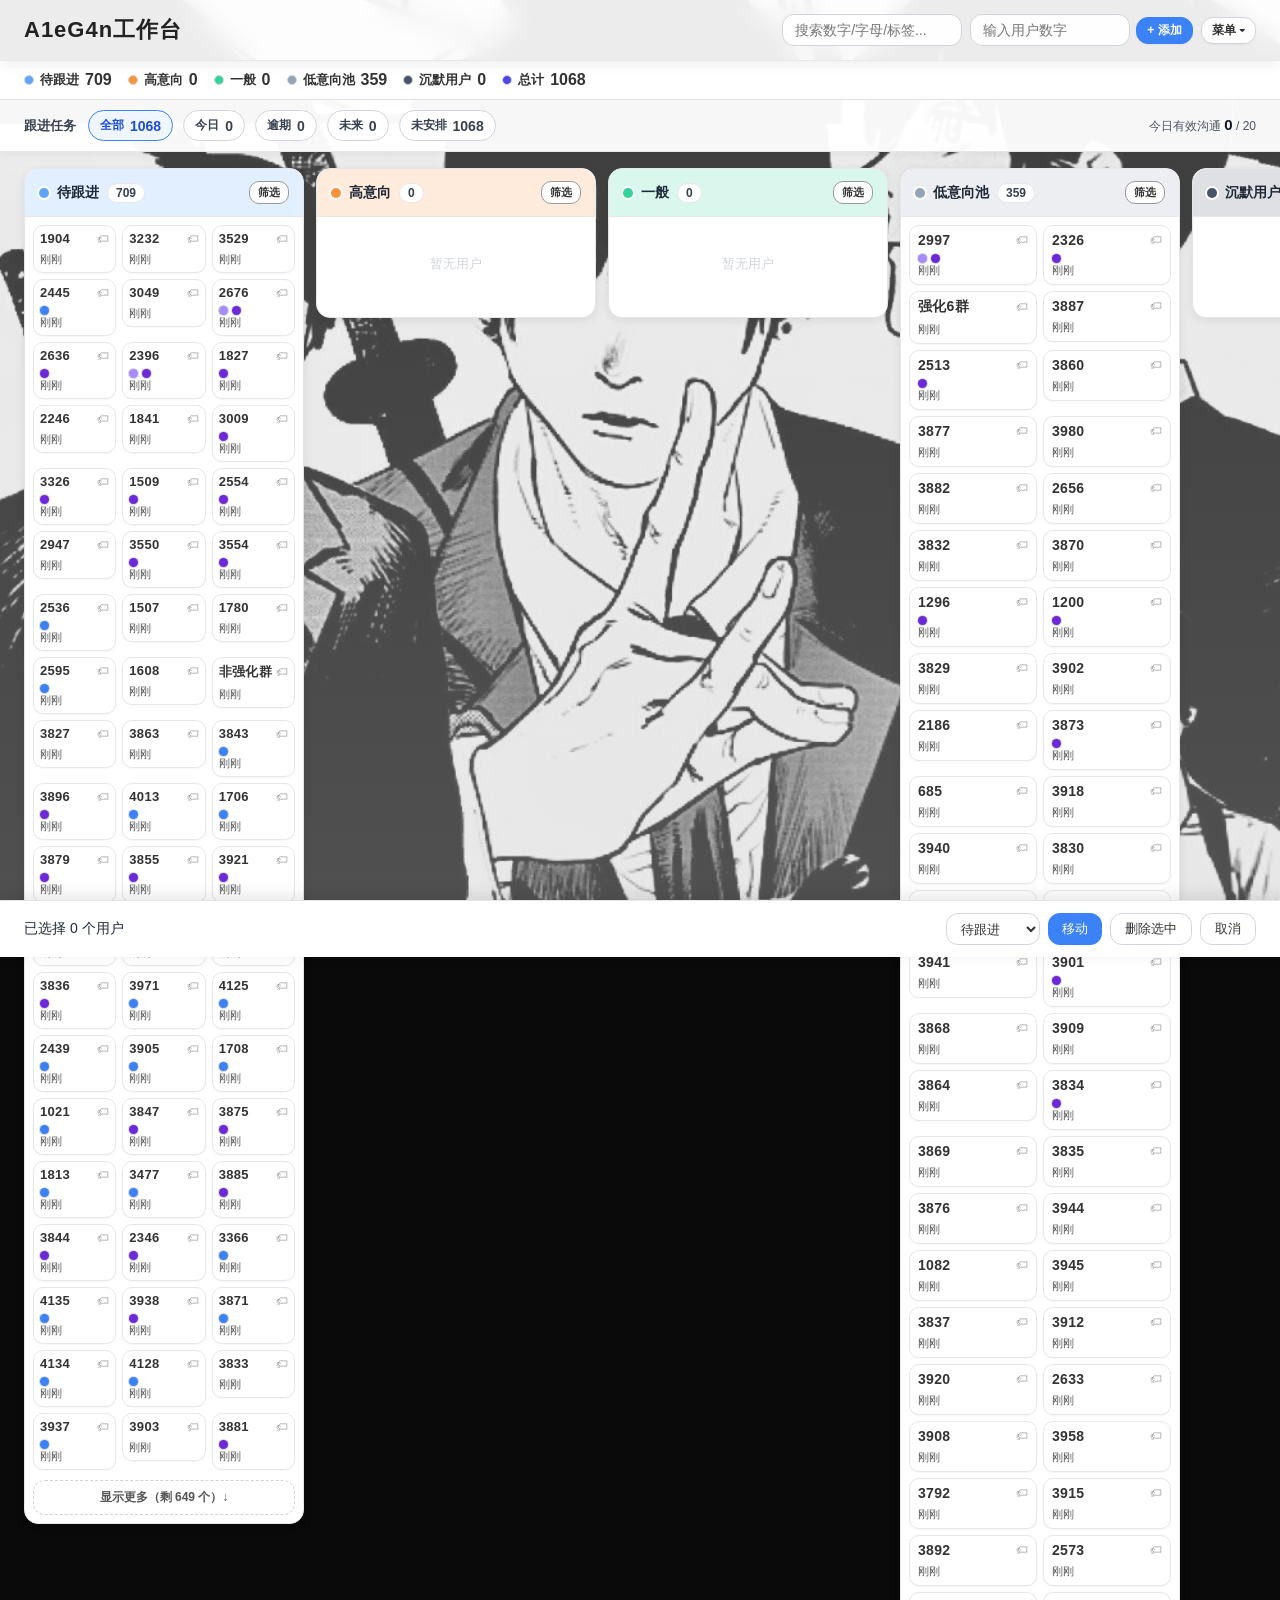
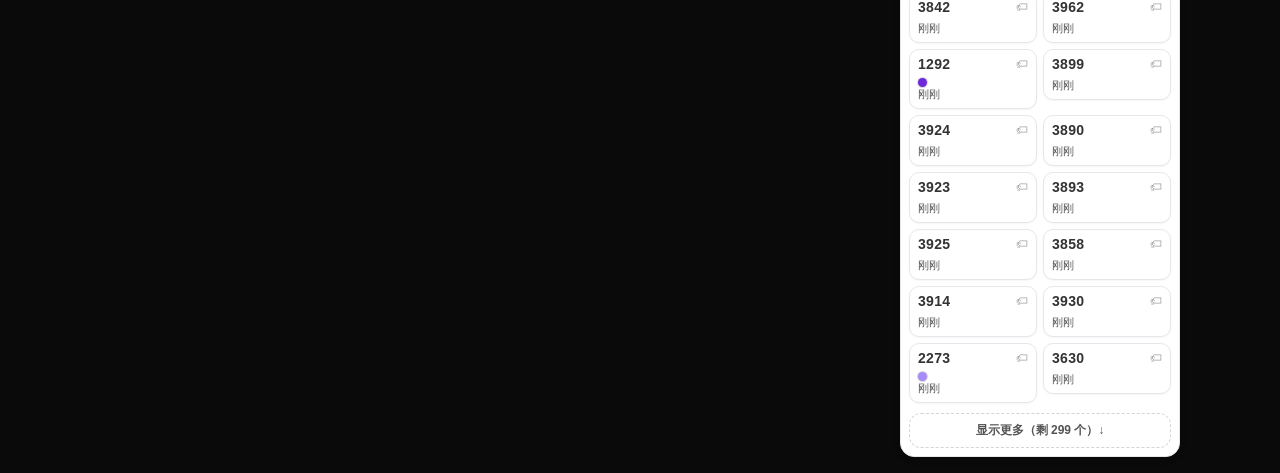
==== commit 3b26203a: "fix: restore tools menu and scrollable detail modal" ====
--- a/index.html
+++ b/index.html
@@ -72,6 +72,43 @@
   justify-content: flex-end;
 }
 
+.tools-menu-wrap {
+  position: relative;
+}
+
+.tools-menu {
+  display: none;
+  position: absolute;
+  top: calc(100% + 8px);
+  right: 0;
+  z-index: 300;
+  width: 156px;
+  padding: 6px;
+  background: #fff;
+  border: 1px solid #e5e7eb;
+  border-radius: 12px;
+  box-shadow: 0 12px 30px rgba(0,0,0,0.16);
+}
+
+.tools-menu.show { display: block; }
+
+.tools-menu-item {
+  display: block;
+  width: 100%;
+  padding: 9px 10px;
+  border: 0;
+  border-radius: 8px;
+  background: transparent;
+  color: #333;
+  font: inherit;
+  font-size: 13px;
+  font-weight: 700;
+  text-align: left;
+  cursor: pointer;
+}
+
+.tools-menu-item:hover { background: #f3f4f6; }
+
 .input-box {
   display: flex;
   align-items: center;
@@ -734,6 +771,9 @@
   padding: 24px;
   width: 420px;
   max-width: 90vw;
+  max-height: 86vh;
+  overflow-y: auto;
+  overscroll-behavior: contain;
   border: 1px solid #e5e7eb;
   box-shadow: 0 12px 40px rgba(0,0,0,0.18);
 }
@@ -1021,19 +1061,24 @@
       <input id="singleAddInput" placeholder="输入用户数字" onkeydown="if(event.key==='Enter')addSingleUser()">
       <button class="btn btn-primary btn-sm" onclick="addSingleUser()">+ 添加</button>
     </div>
-    <button class="btn btn-outline btn-sm" id="batchToggleBtn" onclick="toggleBatchMode()">批量选择</button>
-    <button class="btn btn-outline btn-sm" onclick="showBatchAdd()">批量添加</button>
-    <button class="btn btn-outline btn-sm" id="densityBtn" onclick="toggleDensity()">紧凑视图</button>
-    <button class="btn btn-outline btn-sm" onclick="exportData()">导出CSV</button>
-    <button class="btn btn-outline btn-sm" onclick="backupData()">备份</button>
-    <label class="btn btn-outline btn-sm" style="cursor:pointer;">
-      导入
-      <input type="file" accept=".csv,.txt" style="display:none" onchange="importFile(event)">
-    </label>
-    <label class="btn btn-outline btn-sm" style="cursor:pointer;">
-      恢复
-      <input type="file" accept=".json" style="display:none" onchange="restoreData(event)">
-    </label>
+    <div class="tools-menu-wrap">
+      <button class="btn btn-outline btn-sm" id="toolsMenuBtn" onclick="toggleToolsMenu(event)">菜单 ▾</button>
+      <div class="tools-menu" id="toolsMenu" onclick="event.stopPropagation()">
+        <button class="tools-menu-item" id="batchToggleBtn" onclick="toggleBatchMode(); closeToolsMenu()">批量选择</button>
+        <button class="tools-menu-item" onclick="showBatchAdd(); closeToolsMenu()">批量添加</button>
+        <button class="tools-menu-item" id="densityBtn" onclick="toggleDensity(); closeToolsMenu()">紧凑视图</button>
+        <button class="tools-menu-item" onclick="exportData(); closeToolsMenu()">导出CSV</button>
+        <button class="tools-menu-item" onclick="backupData(); closeToolsMenu()">备份</button>
+        <label class="tools-menu-item" style="cursor:pointer;">
+          导入
+          <input type="file" accept=".csv,.txt" style="display:none" onchange="importFile(event); closeToolsMenu()">
+        </label>
+        <label class="tools-menu-item" style="cursor:pointer;">
+          恢复
+          <input type="file" accept=".json" style="display:none" onchange="restoreData(event); closeToolsMenu()">
+        </label>
+      </div>
+    </div>
   </div>
 </div>
 
@@ -1231,6 +1276,22 @@
     document.querySelectorAll('.col-filter-menu.show').forEach(m => m.classList.remove('show'));
   });
 }
+
+function toggleToolsMenu(event) {
+  if (event) event.stopPropagation();
+  const menu = document.getElementById('toolsMenu');
+  if (!menu) return;
+  const willOpen = !menu.classList.contains('show');
+  document.querySelectorAll('.col-filter-menu.show').forEach(m => m.classList.remove('show'));
+  menu.classList.toggle('show', willOpen);
+}
+
+function closeToolsMenu() {
+  const menu = document.getElementById('toolsMenu');
+  if (menu) menu.classList.remove('show');
+}
+
+document.addEventListener('click', closeToolsMenu);
 
 function loadData() {
   const raw = localStorage.getItem(STORAGE_KEY);
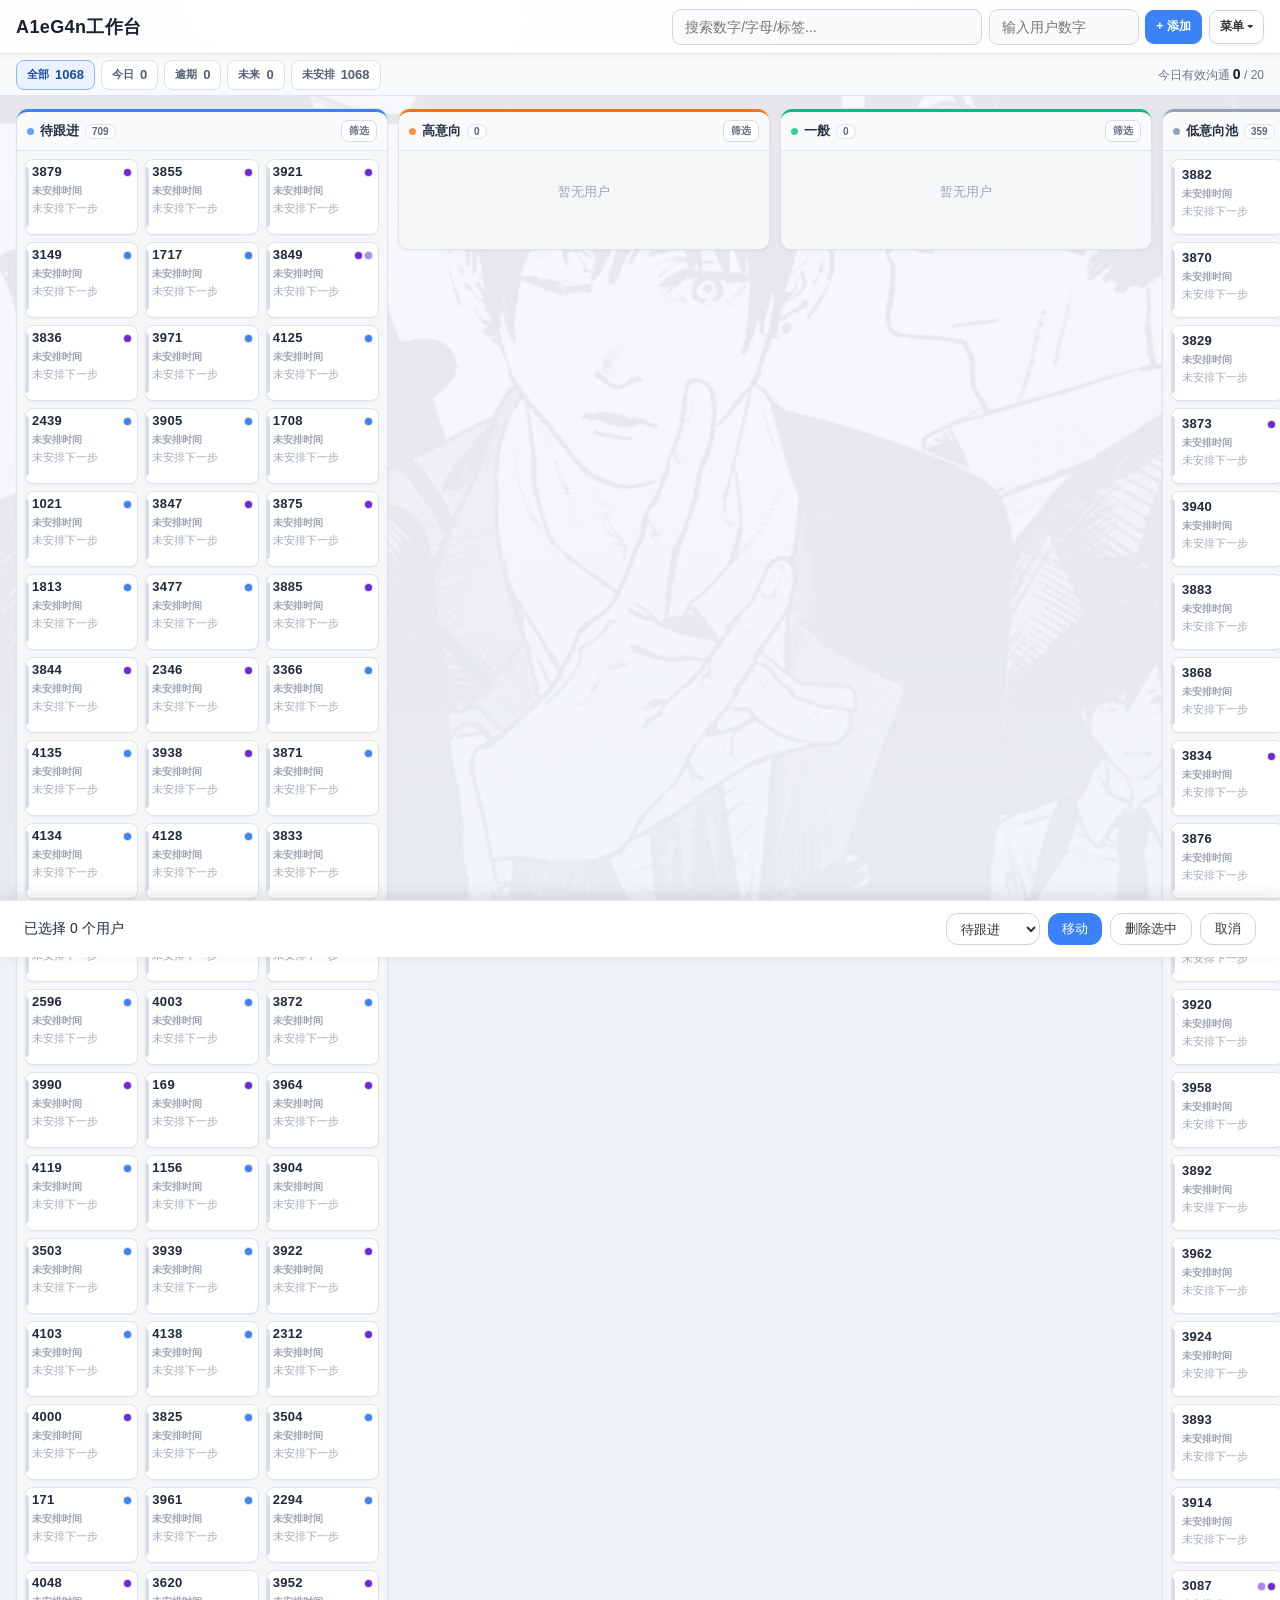
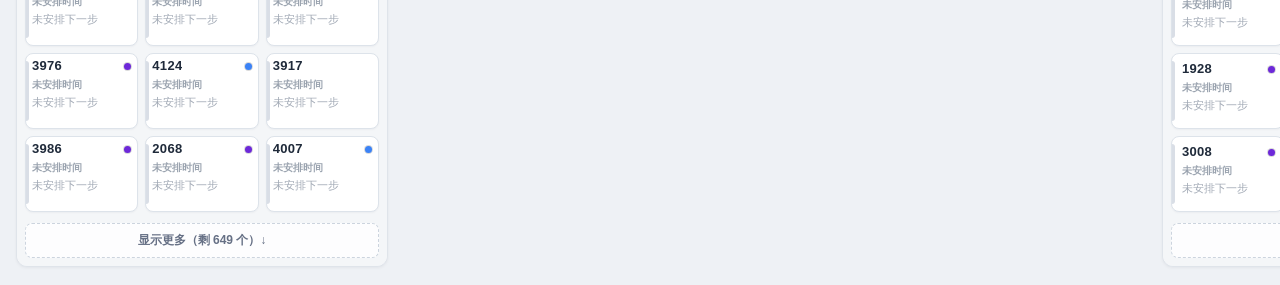
==== commit 616e8112: "feat: rebuild CRM as dense sales workbench" ====
--- a/index.html
+++ b/index.html
@@ -1048,6 +1048,448 @@
   .board { padding: 8px; }
   .column { flex: 0 0 240px; }
 }
+
+/* ====== 高密度销售工作台 · 2026-08 ====== */
+:root {
+  --workspace-bg: #eef1f5;
+  --workspace-surface: #ffffff;
+  --workspace-soft: #f5f7fa;
+  --workspace-border: #dfe4ea;
+  --workspace-text: #18212f;
+  --workspace-muted: #748094;
+  --workspace-blue: #2563eb;
+  --workspace-red: #dc2626;
+  --workspace-orange: #ea580c;
+  --workspace-green: #059669;
+}
+
+body {
+  color: var(--workspace-text);
+  background-color: var(--workspace-bg);
+  background-image: linear-gradient(rgba(246,248,251,.93), rgba(241,244,248,.96)), url('manga-bg.jpg');
+  background-size: cover;
+  background-position: center;
+  background-attachment: fixed;
+}
+
+.header {
+  min-height: 54px;
+  height: 54px;
+  padding: 7px 16px;
+  gap: 12px;
+  background: rgba(255,255,255,.96);
+  border-bottom: 1px solid var(--workspace-border);
+  box-shadow: 0 1px 8px rgba(15,23,42,.06);
+}
+.header h1 {
+  font-size: 18px;
+  letter-spacing: .4px;
+  color: #172033;
+}
+.header-controls { gap: 7px; flex-wrap: nowrap; }
+.search-box {
+  width: min(310px, 26vw);
+  height: 36px;
+  border-radius: 9px;
+  background: #f8fafc;
+}
+.input-box input {
+  width: 150px;
+  height: 36px;
+  border-radius: 9px;
+  background: #f8fafc;
+}
+.header .btn { min-height: 34px; border-radius: 9px; }
+.tools-menu { border-radius: 10px; box-shadow: 0 14px 35px rgba(15,23,42,.14); }
+
+.task-bar {
+  top: 54px;
+  min-height: 42px;
+  padding: 5px 16px;
+  gap: 6px;
+  background: rgba(248,250,252,.97);
+  border-bottom: 1px solid var(--workspace-border);
+  box-shadow: none;
+}
+.task-title { display: none; }
+.task-pill {
+  min-height: 30px;
+  padding: 4px 10px;
+  border-radius: 8px;
+  border-color: #dbe1e8;
+  background: #fff;
+  box-shadow: none;
+  font-size: 11px;
+  color: #526075;
+}
+.task-pill .n { font-size: 13px; }
+.task-pill:hover { transform: none; border-color: #b9c3d0; box-shadow: none; }
+.task-pill.active { background: #eaf2ff; border-color: #93b4f8; color: #174ea6; }
+.task-pill.overdue.active { background: #fff0f0; border-color: #f3a5a5; color: #b91c1c; }
+.effective-kpi { color: #6b7688; }
+.effective-kpi b { font-size: 14px; }
+
+.tag-filter-bar {
+  position: sticky;
+  top: 96px;
+  z-index: 80;
+  padding: 6px 16px;
+  background: rgba(255,255,255,.97);
+  border-bottom: 1px solid var(--workspace-border);
+}
+
+.board {
+  gap: 10px;
+  padding: 12px 16px 18px;
+  min-height: calc(100vh - 96px);
+  scroll-padding-left: 16px;
+}
+.column {
+  flex: 0 0 372px;
+  background: var(--workspace-soft);
+  border: 1px solid var(--workspace-border);
+  border-radius: 11px;
+  box-shadow: 0 1px 3px rgba(15,23,42,.05);
+  overflow: visible;
+}
+.column-header {
+  min-height: 42px;
+  padding: 8px 10px;
+  background: #f9fafb !important;
+  border-radius: 11px 11px 0 0;
+  border-top: 3px solid #94a3b8;
+  border-bottom-color: var(--workspace-border);
+}
+.column[data-col="pending"] .column-header { border-top-color: #3b82f6; }
+.column[data-col="contacting"] .column-header { border-top-color: #f97316; }
+.column[data-col="replied"] .column-header { border-top-color: #10b981; }
+.column[data-col="lowinterest"] .column-header { border-top-color: #94a3b8; }
+.column[data-col="silent"] .column-header { border-top-color: #475569; }
+.column-title { gap: 6px; font-size: 13px; color: #263244; }
+.column-dot { width: 7px; height: 7px; box-shadow: none; }
+.column-badge {
+  padding: 1px 6px;
+  border-radius: 999px;
+  font-size: 10px;
+  color: #5d6878;
+  border-color: #dce2e8;
+  background: #fff;
+}
+.col-filter-btn {
+  padding: 3px 7px;
+  font-size: 10px;
+  color: #667085;
+  border-color: #d7dde5;
+  border-radius: 7px;
+}
+
+.column-body {
+  display: grid;
+  grid-template-columns: repeat(3, minmax(0, 1fr));
+  align-items: start;
+  gap: 7px;
+  padding: 8px;
+  min-height: 98px;
+  background: #f4f6f8;
+  border-radius: 0 0 11px 11px;
+}
+.column-body[data-col="pending"] { grid-template-columns: repeat(3, minmax(0, 1fr)); }
+.column-body .show-more-btn,
+.column-body .empty-state { grid-column: 1 / -1; }
+
+.card {
+  min-width: 0;
+  min-height: 76px;
+  padding: 8px 8px 7px 10px;
+  border-radius: 8px;
+  border: 1px solid #dde3ea;
+  background: #fff;
+  box-shadow: 0 1px 2px rgba(15,23,42,.04);
+  overflow: hidden;
+}
+.card::before {
+  content: '';
+  position: absolute;
+  left: 0;
+  top: 7px;
+  bottom: 7px;
+  width: 3px;
+  border-radius: 0 3px 3px 0;
+  background: #d7dde5;
+}
+.card.status-overdue::before { background: var(--workspace-red); }
+.card.status-today::before { background: var(--workspace-blue); }
+.card.status-future::before { background: #aab4c2; }
+.card.status-unscheduled::before { background: #d9dee6; }
+.card:hover {
+  transform: translateY(-1px);
+  border-color: #c7d0db;
+  box-shadow: 0 5px 13px rgba(15,23,42,.08);
+}
+.card-top { margin-bottom: 6px; gap: 4px; }
+.card-number {
+  min-width: 0;
+  overflow: hidden;
+  text-overflow: ellipsis;
+  font-size: 13px;
+  line-height: 1.1;
+  color: #1f2a3a;
+}
+.card-signals {
+  display: flex;
+  align-items: center;
+  justify-content: flex-end;
+  gap: 3px;
+  min-width: 0;
+}
+.card-signals .tag-dot-sm { width: 7px; height: 7px; }
+.tag-more { font-size: 9px; color: #8a94a3; font-weight: 700; }
+.card-checkbox { width: 14px; height: 14px; margin-left: 2px; }
+.card-followup {
+  display: flex;
+  align-items: center;
+  justify-content: space-between;
+  gap: 4px;
+  margin-top: 0;
+  font-size: 10px;
+  line-height: 1.2;
+  font-weight: 800;
+  white-space: nowrap;
+  overflow: hidden;
+}
+.card-followup span {
+  min-width: 0;
+  overflow: hidden;
+  text-overflow: ellipsis;
+  color: #8993a2;
+  font-weight: 600;
+}
+.card-followup.overdue { color: #c62828; }
+.card-followup.today { color: #2458b3; }
+.card-followup.future { color: #657186; }
+.card-followup.unscheduled { color: #9aa3af; font-weight: 650; }
+.card-action {
+  margin-top: 5px;
+  font-size: 10.5px;
+  line-height: 1.25;
+  color: #465268;
+  font-weight: 650;
+  white-space: nowrap;
+  overflow: hidden;
+  text-overflow: ellipsis;
+}
+.card-action.muted { color: #a0a8b4; font-weight: 550; }
+.card-meta, .card-tags, .card-tagicon, .card-time, .card-reply-badge { display: none !important; }
+
+.compact .column { flex-basis: 346px; }
+.compact .column-body { gap: 5px; padding: 6px; }
+.compact .card { min-height: 67px; padding: 6px 6px 6px 8px; }
+.compact .card-number { font-size: 12px; }
+.compact .card-followup, .compact .card-action { font-size: 9.5px; }
+
+.empty-state { padding: 24px 8px; color: #a0a8b4; }
+.show-more-btn {
+  border-radius: 7px;
+  border-color: #ccd4de;
+  color: #667085;
+  background: rgba(255,255,255,.8);
+}
+
+/* 学员详情：第一屏优先完成“结果 → 时间 → 下一步” */
+#tagModal { padding: 18px; }
+#tagModal .detail-modal {
+  width: 860px;
+  max-width: 94vw;
+  max-height: 90vh;
+  padding: 0;
+  overflow: hidden;
+  border-radius: 14px;
+  border-color: #dce2e8;
+}
+.detail-modal-head {
+  min-height: 76px;
+  display: flex;
+  align-items: center;
+  justify-content: space-between;
+  gap: 16px;
+  padding: 14px 18px;
+  background: #fff;
+  border-bottom: 1px solid #e4e8ee;
+}
+.detail-eyebrow, .detail-kicker {
+  font-size: 9px;
+  line-height: 1;
+  letter-spacing: 1.1px;
+  font-weight: 900;
+  color: #9aa3b0;
+}
+.detail-title-row { display: flex; align-items: center; gap: 9px; margin-top: 5px; }
+#tagModal .detail-title-row h2 {
+  margin: 0;
+  padding: 0;
+  border: 0;
+  font-size: 21px;
+  color: #172033;
+}
+.detail-column-badge {
+  padding: 3px 8px;
+  border-radius: 999px;
+  background: #eef3fb;
+  color: #47617f;
+  font-size: 10px;
+  font-weight: 800;
+}
+.detail-tag-summary {
+  margin-top: 4px;
+  max-width: 620px;
+  overflow: hidden;
+  text-overflow: ellipsis;
+  white-space: nowrap;
+  font-size: 11px;
+  color: #7c8797;
+}
+.detail-close {
+  width: 32px;
+  height: 32px;
+  border: 0;
+  border-radius: 8px;
+  background: #f3f5f7;
+  color: #697586;
+  font-size: 22px;
+  line-height: 1;
+  cursor: pointer;
+}
+.detail-close:hover { background: #e8ebef; color: #1f2937; }
+.detail-modal-body {
+  display: grid;
+  grid-template-columns: minmax(0, 1.35fr) minmax(250px, .82fr);
+  gap: 12px;
+  padding: 12px;
+  max-height: calc(90vh - 76px);
+  overflow: auto;
+  background: #f3f5f8;
+}
+.detail-primary, .detail-secondary { min-width: 0; display: flex; flex-direction: column; gap: 12px; }
+.detail-section {
+  background: #fff;
+  border: 1px solid #dfe4ea;
+  border-radius: 11px;
+  padding: 13px;
+  box-shadow: 0 1px 2px rgba(15,23,42,.03);
+}
+.detail-section-head {
+  display: flex;
+  align-items: flex-start;
+  justify-content: space-between;
+  gap: 10px;
+  margin-bottom: 11px;
+}
+.detail-section-head h3 { margin-top: 4px; font-size: 14px; color: #263244; }
+.compact-head { align-items: center; }
+.followup-grid { gap: 9px; }
+.followup-grid label,
+.info-section .modal-field > label {
+  display: block;
+  margin-bottom: 4px;
+  color: #697586;
+  font-size: 11px;
+  font-weight: 700;
+}
+.followup-grid input,
+.followup-grid select,
+.info-section textarea,
+.info-section input {
+  width: 100%;
+  min-height: 36px;
+  padding: 7px 9px;
+  border: 1px solid #d6dde6;
+  border-radius: 8px;
+  background: #fbfcfd;
+  font: inherit;
+  font-size: 12px;
+  outline: none;
+}
+.followup-grid input:focus,
+.followup-grid select:focus,
+.info-section textarea:focus,
+.info-section input:focus {
+  border-color: #8db0f6;
+  box-shadow: 0 0 0 3px rgba(37,99,235,.09);
+  background: #fff;
+}
+.quick-row { gap: 4px; margin-top: 5px; }
+.quick-btn { padding: 4px 7px; border-radius: 6px; font-size: 10px; }
+.detail-log-btn { width: 100%; margin-top: 9px; min-height: 37px; border-radius: 8px; }
+.worklog-box {
+  max-height: 165px;
+  border-radius: 8px;
+  border-color: #e0e5eb;
+  background: #f8fafc;
+}
+.worklog-item { padding: 7px 9px; font-size: 11px; }
+.detail-note-field { margin-bottom: 12px; }
+.detail-note-field textarea { min-height: 86px; resize: vertical; }
+.detail-note-field .btn { margin-top: 6px; }
+.current-tags { min-height: 22px; gap: 4px; }
+.tag-chip.lg { font-size: 10px; padding: 3px 7px; }
+.detail-disclosure {
+  margin-top: 8px;
+  border-top: 1px solid #e6e9ee;
+  padding-top: 9px;
+}
+.detail-disclosure summary {
+  cursor: pointer;
+  color: #526075;
+  font-size: 11px;
+  font-weight: 800;
+  user-select: none;
+}
+.detail-disclosure-body { margin-top: 8px; }
+.all-tags { max-height: 160px; gap: 4px; }
+.tag-row { padding: 5px 7px; border-radius: 7px; }
+.new-tag-row { margin-top: 7px; }
+.detail-danger-zone {
+  display: flex;
+  gap: 6px;
+  justify-content: flex-end;
+  margin-top: 12px;
+  padding-top: 10px;
+  border-top: 1px solid #eceff3;
+}
+
+::-webkit-scrollbar { width: 7px; height: 7px; }
+::-webkit-scrollbar-track { background: #edf0f3; }
+::-webkit-scrollbar-thumb { background: #bdc5d0; border: 1px solid #edf0f3; border-radius: 8px; }
+::-webkit-scrollbar-thumb:hover { background: #9da8b6; }
+
+@media (max-width: 900px) {
+  .header { height: auto; min-height: 54px; flex-wrap: wrap; }
+  .header-controls { flex-wrap: wrap; justify-content: flex-start; }
+  .search-box { width: 220px; }
+  .task-bar { top: 88px; }
+  .tag-filter-bar { top: 130px; }
+  .effective-kpi { display: none; }
+  .column { flex-basis: 338px; }
+  .detail-modal-body { grid-template-columns: 1fr; }
+}
+
+@media (max-width: 620px) {
+  .header h1 { width: 100%; }
+  .search-box { width: min(100%, 230px); }
+  .input-box input { width: 126px; }
+  .board { padding: 8px; }
+  .column { flex-basis: 324px; }
+  .column-body { gap: 5px; padding: 6px; }
+  .card { min-height: 68px; padding: 6px 5px 6px 8px; }
+  .card-number { font-size: 12px; }
+  .card-followup, .card-action { font-size: 9px; }
+  #tagModal { padding: 6px; }
+  #tagModal .detail-modal { max-width: 98vw; max-height: 96vh; }
+  .detail-modal-body { max-height: calc(96vh - 72px); padding: 7px; gap: 7px; }
+  .followup-grid { grid-template-columns: 1fr; }
+  .followup-grid .full { grid-column: auto; }
+}
+
 </style>
 </head>
 <body>
@@ -1082,11 +1524,11 @@
   </div>
 </div>
 
-<!-- 统计栏 -->
-<div class="stats-bar" id="statsBar"></div>
-
 <!-- 今日跟进任务栏 -->
 <div class="task-bar" id="taskBar"></div>
+
+<!-- 标签筛选栏 -->
+<div class="tag-filter-bar" id="tagFilterBar"></div>
 
 <!-- 看板 -->
 <div class="board" id="board"></div>
@@ -1129,82 +1571,109 @@
 
 <!-- 标签管理模态框 -->
 <div class="modal-overlay" id="tagModal" onclick="if(event.target===this)closeTagModal()">
-  <div class="modal">
-    <h2>学员详情 · <span id="tagModalUser" style="color:#333"></span></h2>
-    <div class="modal-field">
-      <label>备注（跟进沟通情况）</label>
-      <textarea id="detailNote" rows="3" placeholder="输入跟进备注..."></textarea>
-      <button class="btn btn-primary btn-sm" style="margin-top:6px" onclick="saveDetailNote()">保存备注</button>
+  <div class="modal detail-modal">
+    <div class="detail-modal-head">
+      <div>
+        <div class="detail-eyebrow">学员详情</div>
+        <div class="detail-title-row">
+          <h2 id="tagModalUser"></h2>
+          <span class="detail-column-badge" id="detailColumnBadge"></span>
+        </div>
+        <div class="detail-tag-summary" id="detailTagSummary">暂无标签</div>
+      </div>
+      <button class="detail-close" type="button" title="关闭" onclick="closeTagModal()">×</button>
     </div>
 
-    <div class="modal-field">
-      <div class="crm-section-title">
-        <label>本次沟通结果 & 下一步</label>
-        <span class="mini-help">记录一次有效沟通，并自动进入后续任务队列</span>
+    <div class="detail-modal-body">
+      <div class="detail-primary">
+        <section class="detail-section followup-section">
+          <div class="detail-section-head">
+            <div>
+              <span class="detail-kicker">NEXT ACTION</span>
+              <h3>本次沟通与下一步</h3>
+            </div>
+            <span class="mini-help">记录后自动进入后续任务队列</span>
+          </div>
+
+          <div class="followup-grid">
+            <div>
+              <label>沟通结果</label>
+              <select id="detailResult">
+                <option value="">未选择</option>
+                <option value="未回复">未回复</option>
+                <option value="已了解情况">已了解情况</option>
+                <option value="已发现需求">已发现需求</option>
+                <option value="有意向">有意向</option>
+                <option value="明确不考虑">明确不考虑</option>
+                <option value="已成交">已成交</option>
+              </select>
+            </div>
+            <div>
+              <label>下次跟进时间</label>
+              <input id="detailNextTime" type="datetime-local">
+              <div class="quick-row">
+                <button class="quick-btn" onclick="setQuickFollowup(1)">明天</button>
+                <button class="quick-btn" onclick="setQuickFollowup(3)">3天后</button>
+                <button class="quick-btn" onclick="setQuickFollowup(7)">7天后</button>
+                <button class="quick-btn" onclick="clearFollowupTime()">清空</button>
+              </div>
+            </div>
+            <div class="full">
+              <label>下一步动作</label>
+              <input id="detailNextAction" placeholder="例如：问体验效果 / 邀约直播 / PV重新激活 / 处理价格异议">
+            </div>
+          </div>
+          <button class="btn btn-primary detail-log-btn" onclick="logFollowup()">记录本次沟通并安排下一步</button>
+        </section>
+
+        <section class="detail-section history-section">
+          <div class="detail-section-head compact-head">
+            <div>
+              <span class="detail-kicker">HISTORY</span>
+              <h3>最近沟通</h3>
+            </div>
+            <button class="btn btn-outline btn-sm" onclick="copyFollowupSummary()">复制跟进摘要</button>
+          </div>
+          <div id="followupHistory" class="worklog-box"></div>
+        </section>
       </div>
-      <div class="followup-grid">
-        <div>
-          <label style="font-size:12px;color:#6b7280;margin-bottom:4px;display:block">沟通结果</label>
-          <select id="detailResult">
-            <option value="">未选择</option>
-            <option value="未回复">未回复</option>
-            <option value="已了解情况">已了解情况</option>
-            <option value="已发现需求">已发现需求</option>
-            <option value="有意向">有意向</option>
-            <option value="明确不考虑">明确不考虑</option>
-            <option value="已成交">已成交</option>
-          </select>
-        </div>
-        <div>
-          <label style="font-size:12px;color:#6b7280;margin-bottom:4px;display:block">下次跟进时间</label>
-          <input id="detailNextTime" type="datetime-local">
-          <div class="quick-row">
-            <button class="quick-btn" onclick="setQuickFollowup(1)">明天</button>
-            <button class="quick-btn" onclick="setQuickFollowup(3)">3天后</button>
-            <button class="quick-btn" onclick="setQuickFollowup(7)">7天后</button>
-            <button class="quick-btn" onclick="setQuickFollowupDate('2026-08-25T21:30')">25号直播后</button>
-            <button class="quick-btn" onclick="clearFollowupTime()">清空</button>
+
+      <aside class="detail-secondary">
+        <section class="detail-section info-section">
+          <div class="detail-section-head compact-head">
+            <div>
+              <span class="detail-kicker">PROFILE</span>
+              <h3>跟进资料</h3>
+            </div>
           </div>
-        </div>
-        <div class="full">
-          <label style="font-size:12px;color:#6b7280;margin-bottom:4px;display:block">下次跟进动作</label>
-          <input id="detailNextAction" placeholder="例如：问99体验效果 / 邀约直播 / PV重新激活 / 处理价格异议">
-        </div>
-      </div>
-      <button class="btn btn-primary" style="margin-top:10px;width:100%" onclick="logFollowup()">记录本次沟通并安排下一步</button>
-    </div>
-
-    <div class="modal-field">
-      <div class="crm-section-title">
-        <label>最近沟通记录</label>
-        <button class="btn btn-outline btn-sm" onclick="copyFollowupSummary()">复制跟进摘要</button>
-      </div>
-      <div id="followupHistory" class="worklog-box"></div>
-    </div>
-    <div class="modal-field">
-      <label>当前标签</label>
-      <div id="currentTags" class="current-tags"></div>
-    </div>
-    <div class="modal-field">
-      <label>所有标签（点击切换 / 可编辑删除）</label>
-      <div id="allTags" class="all-tags"></div>
-    </div>
-    <div class="modal-field">
-      <label>新建标签</label>
-      <div class="new-tag-row">
-        <input id="newTagName" placeholder="输入标签名，回车创建" onkeydown="if(event.key==='Enter')createTag()">
-        <button class="btn btn-primary btn-sm" onclick="createTag()">添加</button>
-      </div>
-    </div>
-    <div class="modal-field">
-      <label>快捷操作</label>
-      <div class="detail-actions">
-        <button class="btn btn-outline btn-sm" onclick="detailMoveLow()">移入低意向池</button>
-        <button class="btn btn-secondary btn-sm" onclick="detailDelete()">删除</button>
-      </div>
-    </div>
-    <div class="modal-actions">
-      <button class="btn btn-primary" onclick="closeTagModal()">完成</button>
+          <div class="modal-field detail-note-field">
+            <label>备注</label>
+            <textarea id="detailNote" rows="4" placeholder="记录当前学习情况、需求、异议等..."></textarea>
+            <button class="btn btn-outline btn-sm" onclick="saveDetailNote()">保存备注</button>
+          </div>
+
+          <div class="modal-field">
+            <label>当前标签</label>
+            <div id="currentTags" class="current-tags"></div>
+          </div>
+
+          <details class="detail-disclosure">
+            <summary>管理全部标签</summary>
+            <div class="detail-disclosure-body">
+              <div id="allTags" class="all-tags"></div>
+              <div class="new-tag-row">
+                <input id="newTagName" placeholder="输入标签名，回车创建" onkeydown="if(event.key==='Enter')createTag()">
+                <button class="btn btn-primary btn-sm" onclick="createTag()">添加</button>
+              </div>
+            </div>
+          </details>
+
+          <div class="detail-danger-zone">
+            <button class="btn btn-outline btn-sm" onclick="detailMoveLow()">移入低意向池</button>
+            <button class="btn btn-secondary btn-sm" onclick="detailDelete()">删除用户</button>
+          </div>
+        </section>
+      </aside>
     </div>
   </div>
 </div>
@@ -1223,9 +1692,6 @@
 
 <!-- Toast -->
 <div class="toast" id="toast"></div>
-
-<!-- 标签筛选栏 -->
-<div class="tag-filter-bar" id="tagFilterBar"></div>
 
 <script>
 // ====== 数据定义 ======
@@ -1511,7 +1977,6 @@
     }
   });
   
-  renderStats();
   renderTaskBar();
 }
 
@@ -1523,29 +1988,33 @@
 
 function renderCard(u) {
   const isSelected = selectedIds.has(u.id);
-  const timeStr = formatTime(u.updatedAt);
-  const tagDots = (u.tags || []).map(tid => {
+  const followupStatus = getFollowupStatus(u);
+  const visibleTags = (u.tags || []).slice(0, 3);
+  const tagDots = visibleTags.map(tid => {
     const t = getTag(tid);
     if (!t) return '';
     return `<span class="tag-dot-sm" style="background:${t.color}" title="${escapeHtml(t.name)}（点击筛选）" onclick="event.stopPropagation(); filterByTag('${t.id}')"></span>`;
   }).join('');
+  const extraTags = (u.tags || []).length > 3 ? `<span class="tag-more">+${(u.tags || []).length - 3}</span>` : '';
+  const hoverText = u.note ? `备注：${escapeHtml(u.note)}` : `学员 ${escapeHtml(u.number)}`;
   return `
-    <div class="card ${isSelected ? 'selected' : ''}" 
-         draggable="true" 
+    <div class="card ${isSelected ? 'selected' : ''} status-${followupStatus}"
+         draggable="true"
          data-id="${u.id}"
+         data-followup-status="${followupStatus}"
+         title="${hoverText}"
          ondragstart="onDragStart(event, '${u.id}')"
          ondragend="onDragEnd(event)"
          onclick="onCardClick(event, '${u.id}')">
       <div class="card-top">
         <span class="card-number">${escapeHtml(u.number)}</span>
-        ${batchMode ? `<input type="checkbox" class="card-checkbox" ${isSelected ? 'checked' : ''} onclick="event.stopPropagation(); toggleSelect('${u.id}')">` : `<span class="card-tagicon" title="点击查看详情">🏷</span>`}
-      </div>
-      ${tagDots ? `<div class="card-tags">${tagDots}</div>` : ''}
-      <div class="card-meta">
-        ${u.replied ? '<span class="card-reply-badge">✓ 一般</span>' : ''}
-        <span class="card-time">${timeStr}</span>
+        <div class="card-signals">
+          ${tagDots}${extraTags}
+          ${batchMode ? `<input type="checkbox" class="card-checkbox" ${isSelected ? 'checked' : ''} onclick="event.stopPropagation(); toggleSelect('${u.id}')">` : ''}
+        </div>
       </div>
       ${renderCardFollowup(u)}
+      <div class="card-action ${u.nextAction ? '' : 'muted'}">${escapeHtml(u.nextAction || '未安排下一步')}</div>
     </div>
   `;
 }
@@ -1581,10 +2050,12 @@
 }
 function renderCardFollowup(u) {
   const st = getFollowupStatus(u);
-  if (st === 'unscheduled') return u.nextAction ? `<div class="card-action">下一步：${escapeHtml(u.nextAction)}</div>` : '';
-  const prefix = st==='overdue' ? '已逾期' : (st==='today' ? '今日跟进' : '下次');
+  if (st === 'unscheduled') {
+    return '<div class="card-followup unscheduled">未安排时间</div>';
+  }
   const time = formatFollowupDate(u.nextFollowUpAt);
-  return `<div class="card-followup ${st}">${prefix} · ${time}</div>${u.nextAction ? `<div class="card-action">${escapeHtml(u.nextAction)}</div>` : ''}`;
+  const prefix = st === 'overdue' ? '已逾期' : (st === 'today' ? '今日跟进' : '下次');
+  return `<div class="card-followup ${st}">${prefix}<span>${time}</span></div>`;
 }
 function setTaskFilter(f) {
   taskFilter = f;
@@ -1864,6 +2335,15 @@
   const user = users.find(u => u.id === modalUserId);
   if (!user) return;
 
+  const detailColumnBadge = document.getElementById('detailColumnBadge');
+  const detailTagSummary = document.getElementById('detailTagSummary');
+  const col = COLUMNS.find(c => c.id === user.column);
+  if (detailColumnBadge) detailColumnBadge.textContent = col ? col.name : user.column;
+  if (detailTagSummary) {
+    const names = (user.tags || []).map(id => getTag(id)?.name).filter(Boolean);
+    detailTagSummary.textContent = names.length ? names.join(' · ') : '暂无标签';
+  }
+
   // 备注与跟进
   document.getElementById('detailNote').value = user.note || '';
   document.getElementById('detailResult').value = user.lastResult || '';
@@ -1953,7 +2433,7 @@
   const box=document.getElementById('followupHistory'); if(!box) return;
   const hs=Array.isArray(user.history)?user.history:[];
   if(!hs.length){ box.innerHTML='<div class="worklog-item" style="color:#9ca3af">暂无沟通记录</div>'; return; }
-  box.innerHTML=hs.slice(0,8).map(h=>`<div class="worklog-item">
+  box.innerHTML=hs.slice(0,5).map(h=>`<div class="worklog-item">
     <div><span class="worklog-result">${escapeHtml(h.result||'记录')}</span> <span class="worklog-time">${formatAbsoluteTime(h.at)}</span></div>
     ${h.note?`<div class="worklog-note">${escapeHtml(h.note)}</div>`:''}
     ${h.nextAction?`<div class="worklog-note">下一步：${escapeHtml(h.nextAction)}${h.nextFollowUpAt?' · '+formatFollowupDate(h.nextFollowUpAt):''}</div>`:''}
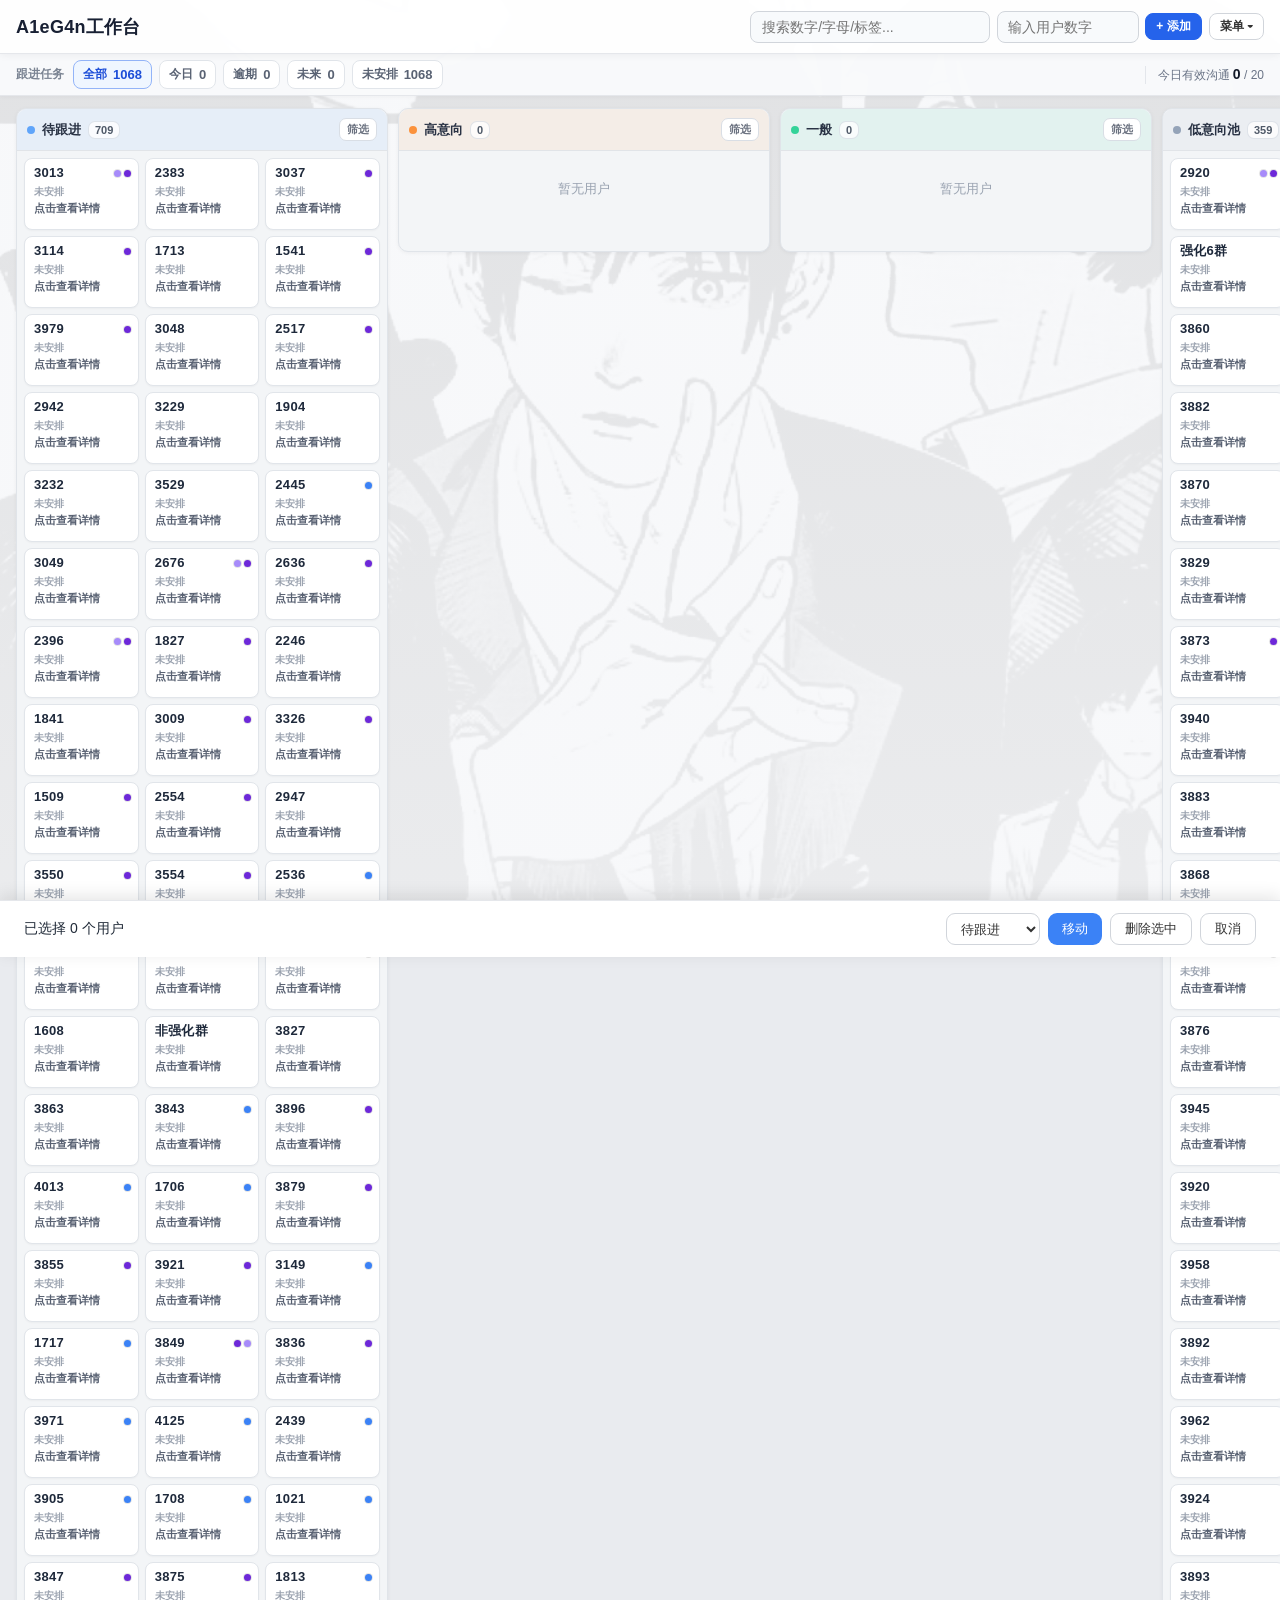
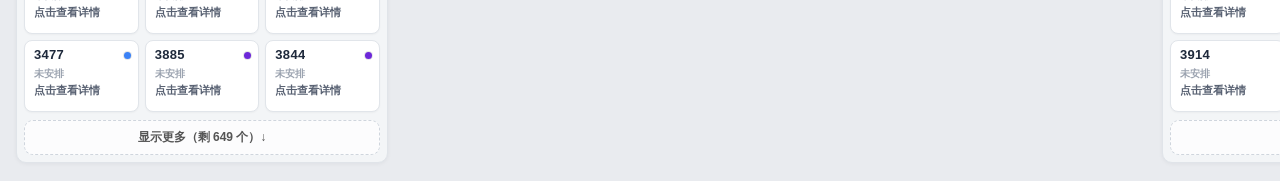
==== commit 788387c4: "feat: rebuild CRM as dense laptop workbench" ====
--- a/index.html
+++ b/index.html
@@ -473,17 +473,6 @@
   font-weight: 500;
 }
 
-/* ====== 待跟进三列小卡 ====== */
-.column-body[data-col="pending"] {
-  grid-template-columns: repeat(3, 1fr);
-}
-.column-body[data-col="pending"] .card {
-  padding: 5px 6px;
-}
-.column-body[data-col="pending"] .card-number {
-  font-size: 13px;
-}
-
 .card-reply-badge {
   display: inline-flex;
   align-items: center;
@@ -1049,445 +1038,193 @@
   .column { flex: 0 0 240px; }
 }
 
-/* ====== 高密度销售工作台 · 2026-08 ====== */
+
+/* ====== 2026 高密度销售工作台 ====== */
 :root {
-  --workspace-bg: #eef1f5;
-  --workspace-surface: #ffffff;
-  --workspace-soft: #f5f7fa;
-  --workspace-border: #dfe4ea;
-  --workspace-text: #18212f;
-  --workspace-muted: #748094;
-  --workspace-blue: #2563eb;
-  --workspace-red: #dc2626;
-  --workspace-orange: #ea580c;
-  --workspace-green: #059669;
-}
-
+  --bg: #e9ebef;
+  --card-bg: #ffffff;
+  --text: #172033;
+  --text-secondary: #667085;
+  --border: #e3e6eb;
+  --primary: #2563eb;
+  --primary-light: #eff6ff;
+  --surface: rgba(255,255,255,.96);
+  --panel: #f4f5f7;
+  --line: #e5e7eb;
+  --ink-muted: #7b8493;
+  --shadow: 0 1px 4px rgba(15,23,42,.05);
+  --shadow-lg: 0 18px 50px rgba(15,23,42,.16);
+  --radius: 9px;
+}
 body {
-  color: var(--workspace-text);
-  background-color: var(--workspace-bg);
-  background-image: linear-gradient(rgba(246,248,251,.93), rgba(241,244,248,.96)), url('manga-bg.jpg');
+  background-color: #e9ebef;
+  background-image: linear-gradient(rgba(247,248,250,.91), rgba(247,248,250,.95)), url('manga-bg.jpg');
   background-size: cover;
   background-position: center;
   background-attachment: fixed;
-}
-
+  color: var(--text);
+}
 .header {
   min-height: 54px;
-  height: 54px;
-  padding: 7px 16px;
+  padding: 8px 16px;
   gap: 12px;
-  background: rgba(255,255,255,.96);
-  border-bottom: 1px solid var(--workspace-border);
+  background: rgba(255,255,255,.95);
+  border-bottom-color: var(--line);
   box-shadow: 0 1px 8px rgba(15,23,42,.06);
 }
-.header h1 {
-  font-size: 18px;
-  letter-spacing: .4px;
-  color: #172033;
-}
-.header-controls { gap: 7px; flex-wrap: nowrap; }
-.search-box {
-  width: min(310px, 26vw);
-  height: 36px;
-  border-radius: 9px;
-  background: #f8fafc;
-}
-.input-box input {
-  width: 150px;
-  height: 36px;
-  border-radius: 9px;
-  background: #f8fafc;
-}
-.header .btn { min-height: 34px; border-radius: 9px; }
-.tools-menu { border-radius: 10px; box-shadow: 0 14px 35px rgba(15,23,42,.14); }
-
+.header h1 { font-size: 18px; letter-spacing: .3px; color: #182033; }
+.header-controls { gap: 7px; }
+.search-box { width: 240px; padding: 7px 11px; border-radius: 8px; background: #f8fafc; }
+.input-box input { width: 142px; padding: 7px 10px; border-radius: 8px; background: #f8fafc; }
+.btn { border-radius: 8px; box-shadow: none; }
+.btn-primary:hover { transform: none; box-shadow: 0 3px 10px rgba(37,99,235,.22); }
+.btn-outline:hover { transform: none; }
+.tools-menu { border-radius: 10px; box-shadow: 0 14px 34px rgba(15,23,42,.14); }
+
+/* 栏目总数已经显示在栏目标题中，旧统计条只保留 DOM 兼容性。 */
+.stats-bar { display: none; }
 .task-bar {
+  min-height: 42px;
   top: 54px;
-  min-height: 42px;
-  padding: 5px 16px;
-  gap: 6px;
-  background: rgba(248,250,252,.97);
-  border-bottom: 1px solid var(--workspace-border);
-  box-shadow: none;
-}
-.task-title { display: none; }
-.task-pill {
-  min-height: 30px;
-  padding: 4px 10px;
-  border-radius: 8px;
-  border-color: #dbe1e8;
-  background: #fff;
-  box-shadow: none;
-  font-size: 11px;
-  color: #526075;
-}
+  gap: 7px;
+  padding: 6px 16px;
+  background: rgba(249,250,251,.97);
+  border-bottom-color: var(--line);
+  box-shadow: 0 1px 4px rgba(15,23,42,.04);
+}
+.task-title { color: #7b8493; font-size: 12px; }
+.task-pill { padding: 5px 9px; border-radius: 8px; border-color: #e1e5ea; background: #fff; box-shadow: none; color: #596273; }
+.task-pill:hover { transform: none; box-shadow: none; border-color: #b9c2cf; }
+.task-pill.active { border-color: #93b4f8; background: #eff6ff; color: #1d4ed8; }
+.task-pill.overdue.active { border-color: #f5a3a3; background: #fef2f2; color: #b91c1c; }
 .task-pill .n { font-size: 13px; }
-.task-pill:hover { transform: none; border-color: #b9c3d0; box-shadow: none; }
-.task-pill.active { background: #eaf2ff; border-color: #93b4f8; color: #174ea6; }
-.task-pill.overdue.active { background: #fff0f0; border-color: #f3a5a5; color: #b91c1c; }
-.effective-kpi { color: #6b7688; }
+.effective-kpi { padding-left: 12px; border-left: 1px solid #e3e6eb; color: #697386; }
 .effective-kpi b { font-size: 14px; }
-
-.tag-filter-bar {
-  position: sticky;
-  top: 96px;
-  z-index: 80;
-  padding: 6px 16px;
-  background: rgba(255,255,255,.97);
-  border-bottom: 1px solid var(--workspace-border);
-}
-
-.board {
-  gap: 10px;
-  padding: 12px 16px 18px;
-  min-height: calc(100vh - 96px);
-  scroll-padding-left: 16px;
-}
+.tag-filter-bar { padding: 6px 16px; background: rgba(255,255,255,.96); border-bottom: 1px solid var(--line); }
+
+.board { gap: 10px; padding: 12px 16px 18px; min-height: calc(100vh - 96px); scroll-padding-left: 16px; }
 .column {
   flex: 0 0 372px;
-  background: var(--workspace-soft);
-  border: 1px solid var(--workspace-border);
-  border-radius: 11px;
-  box-shadow: 0 1px 3px rgba(15,23,42,.05);
-  overflow: visible;
-}
-.column-header {
-  min-height: 42px;
-  padding: 8px 10px;
-  background: #f9fafb !important;
-  border-radius: 11px 11px 0 0;
-  border-top: 3px solid #94a3b8;
-  border-bottom-color: var(--workspace-border);
-}
-.column[data-col="pending"] .column-header { border-top-color: #3b82f6; }
-.column[data-col="contacting"] .column-header { border-top-color: #f97316; }
-.column[data-col="replied"] .column-header { border-top-color: #10b981; }
-.column[data-col="lowinterest"] .column-header { border-top-color: #94a3b8; }
-.column[data-col="silent"] .column-header { border-top-color: #475569; }
-.column-title { gap: 6px; font-size: 13px; color: #263244; }
-.column-dot { width: 7px; height: 7px; box-shadow: none; }
-.column-badge {
-  padding: 1px 6px;
-  border-radius: 999px;
-  font-size: 10px;
-  color: #5d6878;
-  border-color: #dce2e8;
-  background: #fff;
-}
-.col-filter-btn {
-  padding: 3px 7px;
-  font-size: 10px;
-  color: #667085;
-  border-color: #d7dde5;
-  border-radius: 7px;
-}
-
-.column-body {
-  display: grid;
-  grid-template-columns: repeat(3, minmax(0, 1fr));
-  align-items: start;
-  gap: 7px;
-  padding: 8px;
-  min-height: 98px;
-  background: #f4f6f8;
-  border-radius: 0 0 11px 11px;
-}
-.column-body[data-col="pending"] { grid-template-columns: repeat(3, minmax(0, 1fr)); }
+  background: #f3f5f7;
+  border-radius: 10px;
+  border: 1px solid #e0e4e9;
+  box-shadow: 0 1px 4px rgba(15,23,42,.05);
+}
+.column-header { min-height: 42px; padding: 8px 10px; border-bottom: 1px solid #e1e4e8; border-radius: 10px 10px 0 0; }
+.column-title { gap: 7px; font-size: 13px; color: #293244; }
+.column-badge { font-size: 11px; padding: 2px 6px; border-radius: 7px; color: #4f5968; border-color: rgba(148,163,184,.28); background: rgba(255,255,255,.78); }
+.column-dot { width: 8px; height: 8px; box-shadow: none; }
+.col-filter-btn { padding: 3px 7px; border-radius: 7px; color: #6b7280; border-color: #d9dee5; }
+.column-body { padding: 7px; min-height: 100px; grid-template-columns: repeat(3, minmax(0, 1fr)); gap: 6px; }
 .column-body .show-more-btn,
 .column-body .empty-state { grid-column: 1 / -1; }
+.column-body.drag-over { background: #e8f0fe; }
 
 .card {
   min-width: 0;
-  min-height: 76px;
-  padding: 8px 8px 7px 10px;
+  min-height: 72px;
+  padding: 7px 7px 6px 9px;
   border-radius: 8px;
-  border: 1px solid #dde3ea;
-  background: #fff;
-  box-shadow: 0 1px 2px rgba(15,23,42,.04);
+  border-color: #e1e5ea;
+  box-shadow: 0 1px 2px rgba(15,23,42,.035);
   overflow: hidden;
 }
-.card::before {
-  content: '';
-  position: absolute;
-  left: 0;
-  top: 7px;
-  bottom: 7px;
-  width: 3px;
-  border-radius: 0 3px 3px 0;
-  background: #d7dde5;
-}
-.card.status-overdue::before { background: var(--workspace-red); }
-.card.status-today::before { background: var(--workspace-blue); }
-.card.status-future::before { background: #aab4c2; }
-.card.status-unscheduled::before { background: #d9dee6; }
-.card:hover {
-  transform: translateY(-1px);
-  border-color: #c7d0db;
-  box-shadow: 0 5px 13px rgba(15,23,42,.08);
-}
-.card-top { margin-bottom: 6px; gap: 4px; }
-.card-number {
-  min-width: 0;
-  overflow: hidden;
-  text-overflow: ellipsis;
-  font-size: 13px;
-  line-height: 1.1;
-  color: #1f2a3a;
-}
-.card-signals {
-  display: flex;
-  align-items: center;
-  justify-content: flex-end;
-  gap: 3px;
-  min-width: 0;
-}
-.card-signals .tag-dot-sm { width: 7px; height: 7px; }
-.tag-more { font-size: 9px; color: #8a94a3; font-weight: 700; }
-.card-checkbox { width: 14px; height: 14px; margin-left: 2px; }
-.card-followup {
-  display: flex;
-  align-items: center;
-  justify-content: space-between;
-  gap: 4px;
-  margin-top: 0;
-  font-size: 10px;
-  line-height: 1.2;
-  font-weight: 800;
-  white-space: nowrap;
-  overflow: hidden;
-}
-.card-followup span {
-  min-width: 0;
-  overflow: hidden;
-  text-overflow: ellipsis;
-  color: #8993a2;
-  font-weight: 600;
-}
-.card-followup.overdue { color: #c62828; }
-.card-followup.today { color: #2458b3; }
-.card-followup.future { color: #657186; }
-.card-followup.unscheduled { color: #9aa3af; font-weight: 650; }
-.card-action {
-  margin-top: 5px;
-  font-size: 10.5px;
-  line-height: 1.25;
-  color: #465268;
-  font-weight: 650;
-  white-space: nowrap;
-  overflow: hidden;
-  text-overflow: ellipsis;
-}
-.card-action.muted { color: #a0a8b4; font-weight: 550; }
-.card-meta, .card-tags, .card-tagicon, .card-time, .card-reply-badge { display: none !important; }
-
-.compact .column { flex-basis: 346px; }
-.compact .column-body { gap: 5px; padding: 6px; }
-.compact .card { min-height: 67px; padding: 6px 6px 6px 8px; }
+.card::before { content: ''; position: absolute; left: 0; top: 0; bottom: 0; width: 3px; background: transparent; }
+.card[data-followup-status="overdue"]::before { background: #ef4444; }
+.card[data-followup-status="today"]::before { background: #3b82f6; }
+.card[data-followup-status="future"]::before { background: #cbd5e1; }
+.card:hover { transform: translateY(-1px); box-shadow: 0 4px 10px rgba(15,23,42,.08); border-color: #cfd5dd; }
+.card-top { margin-bottom: 5px; min-width: 0; }
+.card-number { min-width: 0; font-size: 13px; line-height: 1.15; color: #1e293b; overflow: hidden; text-overflow: ellipsis; }
+.card-top-right { min-width: 0; display: inline-flex; align-items: center; justify-content: flex-end; gap: 3px; flex-wrap: wrap; }
+.tag-dot-sm { width: 7px; height: 7px; box-shadow: 0 0 0 1px rgba(0,0,0,.10); }
+.card-checkbox { width: 15px; height: 15px; }
+.card-followup { margin-top: 0; font-size: 10px; font-weight: 800; line-height: 1.2; white-space: nowrap; overflow: hidden; text-overflow: ellipsis; }
+.card-followup.today { color: #1d4ed8; }
+.card-followup.overdue { color: #b91c1c; }
+.card-followup.future { color: #64748b; }
+.card-followup.unscheduled { color: #9aa2af; }
+.card-action { margin-top: 4px; min-width: 0; color: #576071; font-size: 11px; font-weight: 600; line-height: 1.25; white-space: nowrap; overflow: hidden; text-overflow: ellipsis; }
+.show-more-btn { margin-top: 2px; border-color: #cfd5dd; background: rgba(255,255,255,.7); }
+.empty-state { color: #9aa3b1; padding: 22px 10px; }
+
+.compact .column { flex: 0 0 348px; }
+.compact .column-header { padding: 7px 9px; }
+.compact .column-body { padding: 5px; gap: 4px; }
+.compact .card { min-height: 62px; padding: 6px 6px 5px 8px; margin-bottom: 0; }
 .compact .card-number { font-size: 12px; }
-.compact .card-followup, .compact .card-action { font-size: 9.5px; }
-
-.empty-state { padding: 24px 8px; color: #a0a8b4; }
-.show-more-btn {
-  border-radius: 7px;
-  border-color: #ccd4de;
-  color: #667085;
-  background: rgba(255,255,255,.8);
-}
-
-/* 学员详情：第一屏优先完成“结果 → 时间 → 下一步” */
-#tagModal { padding: 18px; }
-#tagModal .detail-modal {
-  width: 860px;
-  max-width: 94vw;
-  max-height: 90vh;
+.compact .card-action { font-size: 10px; margin-top: 3px; }
+.compact .card-followup { font-size: 9.5px; }
+
+.modal-overlay { background: rgba(15,23,42,.42); backdrop-filter: blur(2px); }
+.detail-modal {
+  width: 660px;
+  max-width: min(94vw, 660px);
+  max-height: 88vh;
   padding: 0;
-  overflow: hidden;
-  border-radius: 14px;
-  border-color: #dce2e8;
-}
-.detail-modal-head {
-  min-height: 76px;
-  display: flex;
-  align-items: center;
-  justify-content: space-between;
-  gap: 16px;
-  padding: 14px 18px;
-  background: #fff;
-  border-bottom: 1px solid #e4e8ee;
-}
-.detail-eyebrow, .detail-kicker {
-  font-size: 9px;
-  line-height: 1;
-  letter-spacing: 1.1px;
-  font-weight: 900;
-  color: #9aa3b0;
-}
-.detail-title-row { display: flex; align-items: center; gap: 9px; margin-top: 5px; }
-#tagModal .detail-title-row h2 {
-  margin: 0;
-  padding: 0;
-  border: 0;
-  font-size: 21px;
-  color: #172033;
-}
-.detail-column-badge {
-  padding: 3px 8px;
-  border-radius: 999px;
-  background: #eef3fb;
-  color: #47617f;
-  font-size: 10px;
-  font-weight: 800;
-}
-.detail-tag-summary {
-  margin-top: 4px;
-  max-width: 620px;
-  overflow: hidden;
-  text-overflow: ellipsis;
-  white-space: nowrap;
-  font-size: 11px;
-  color: #7c8797;
-}
-.detail-close {
-  width: 32px;
-  height: 32px;
-  border: 0;
-  border-radius: 8px;
-  background: #f3f5f7;
-  color: #697586;
-  font-size: 22px;
-  line-height: 1;
-  cursor: pointer;
-}
-.detail-close:hover { background: #e8ebef; color: #1f2937; }
-.detail-modal-body {
-  display: grid;
-  grid-template-columns: minmax(0, 1.35fr) minmax(250px, .82fr);
-  gap: 12px;
-  padding: 12px;
-  max-height: calc(90vh - 76px);
-  overflow: auto;
-  background: #f3f5f8;
-}
-.detail-primary, .detail-secondary { min-width: 0; display: flex; flex-direction: column; gap: 12px; }
-.detail-section {
-  background: #fff;
-  border: 1px solid #dfe4ea;
-  border-radius: 11px;
-  padding: 13px;
-  box-shadow: 0 1px 2px rgba(15,23,42,.03);
-}
-.detail-section-head {
-  display: flex;
-  align-items: flex-start;
-  justify-content: space-between;
-  gap: 10px;
-  margin-bottom: 11px;
-}
-.detail-section-head h3 { margin-top: 4px; font-size: 14px; color: #263244; }
-.compact-head { align-items: center; }
-.followup-grid { gap: 9px; }
-.followup-grid label,
-.info-section .modal-field > label {
-  display: block;
-  margin-bottom: 4px;
-  color: #697586;
-  font-size: 11px;
-  font-weight: 700;
-}
-.followup-grid input,
-.followup-grid select,
-.info-section textarea,
-.info-section input {
-  width: 100%;
-  min-height: 36px;
-  padding: 7px 9px;
-  border: 1px solid #d6dde6;
-  border-radius: 8px;
-  background: #fbfcfd;
-  font: inherit;
-  font-size: 12px;
-  outline: none;
-}
-.followup-grid input:focus,
-.followup-grid select:focus,
-.info-section textarea:focus,
-.info-section input:focus {
-  border-color: #8db0f6;
-  box-shadow: 0 0 0 3px rgba(37,99,235,.09);
-  background: #fff;
-}
-.quick-row { gap: 4px; margin-top: 5px; }
-.quick-btn { padding: 4px 7px; border-radius: 6px; font-size: 10px; }
-.detail-log-btn { width: 100%; margin-top: 9px; min-height: 37px; border-radius: 8px; }
-.worklog-box {
-  max-height: 165px;
-  border-radius: 8px;
-  border-color: #e0e5eb;
-  background: #f8fafc;
-}
+  overflow-y: auto;
+  border-radius: 12px;
+  border: 1px solid #dfe3e8;
+  box-shadow: 0 20px 56px rgba(15,23,42,.20);
+}
+.detail-head { position: sticky; top: 0; z-index: 4; display: flex; align-items: flex-start; justify-content: space-between; gap: 14px; padding: 13px 17px 12px; background: rgba(255,255,255,.98); border-bottom: 1px solid #e5e7eb; }
+.detail-head-main { min-width: 0; }
+.detail-kicker { margin-bottom: 3px; font-size: 10px; font-weight: 700; color: #98a1af; letter-spacing: .08em; }
+.detail-identity { display: flex; align-items: center; gap: 6px; flex-wrap: wrap; }
+.detail-identity strong { font-size: 20px; color: #172033; letter-spacing: .2px; }
+.detail-badge { --badge-color: #64748b; display: inline-flex; align-items: center; min-height: 22px; padding: 2px 7px; border-radius: 999px; border: 1px solid color-mix(in srgb, var(--badge-color) 28%, white); background: color-mix(in srgb, var(--badge-color) 9%, white); color: color-mix(in srgb, var(--badge-color) 80%, #111827); font-size: 10.5px; font-weight: 800; }
+.detail-badge.muted { --badge-color: #64748b; }
+.detail-badge[data-status="overdue"] { --badge-color: #dc2626; }
+.detail-badge[data-status="today"] { --badge-color: #2563eb; }
+.detail-tag-summary { margin-top: 4px; max-width: 500px; color: #7b8493; font-size: 11px; white-space: nowrap; overflow: hidden; text-overflow: ellipsis; }
+.detail-close { flex: 0 0 auto; width: 30px; height: 30px; border: 0; border-radius: 8px; background: #f4f5f7; color: #7b8493; font-size: 22px; line-height: 1; cursor: pointer; }
+.detail-close:hover { background: #e9edf2; color: #334155; }
+.detail-section { padding: 13px 17px 14px; border-bottom: 1px solid #edf0f3; }
+.detail-section:last-child { border-bottom: 0; }
+.detail-section-followup { background: #fff; }
+.detail-section-history { background: #f9fafb; }
+.detail-section-profile { background: #fff; }
+.detail-section-head { display: flex; align-items: center; justify-content: space-between; gap: 10px; margin-bottom: 10px; }
+.detail-section-title { color: #273244; font-size: 13px; font-weight: 900; }
+.detail-section-desc { margin-top: 2px; color: #98a1af; font-size: 10.5px; }
+.detail-section label { display: block; margin-bottom: 4px; color: #667085; font-size: 11px; font-weight: 700; }
+.detail-section input,
+.detail-section textarea,
+.detail-section select { width: 100%; padding: 7px 9px; border: 1px solid #d9dee5; border-radius: 8px; background: #fbfcfd; color: #273244; font: inherit; font-size: 12px; outline: none; }
+.detail-section input:focus,
+.detail-section textarea:focus,
+.detail-section select:focus { border-color: #8ab0fa; box-shadow: 0 0 0 3px rgba(37,99,235,.09); background: #fff; }
+.followup-grid { grid-template-columns: 1fr 1.15fr; gap: 9px 10px; }
+.quick-row { margin-top: 5px; gap: 4px; }
+.quick-btn { padding: 4px 7px; border-radius: 6px; font-size: 10.5px; }
+.detail-primary-action { width: 100%; margin-top: 9px; padding: 8px 12px; }
+.worklog-box { max-height: 158px; border-radius: 8px; background: #fff; }
 .worklog-item { padding: 7px 9px; font-size: 11px; }
-.detail-note-field { margin-bottom: 12px; }
-.detail-note-field textarea { min-height: 86px; resize: vertical; }
-.detail-note-field .btn { margin-top: 6px; }
-.current-tags { min-height: 22px; gap: 4px; }
-.tag-chip.lg { font-size: 10px; padding: 3px 7px; }
-.detail-disclosure {
-  margin-top: 8px;
-  border-top: 1px solid #e6e9ee;
-  padding-top: 9px;
-}
-.detail-disclosure summary {
-  cursor: pointer;
-  color: #526075;
-  font-size: 11px;
-  font-weight: 800;
-  user-select: none;
-}
-.detail-disclosure-body { margin-top: 8px; }
-.all-tags { max-height: 160px; gap: 4px; }
+.profile-grid { display: grid; grid-template-columns: minmax(0, 1fr) minmax(210px, .82fr); gap: 12px; }
+.profile-grid .modal-field { margin-bottom: 11px; }
+.profile-grid textarea { min-height: 68px; resize: vertical; }
+.current-tags { gap: 5px; min-height: 24px; }
+.all-tags { max-height: 166px; gap: 4px; }
 .tag-row { padding: 5px 7px; border-radius: 7px; }
-.new-tag-row { margin-top: 7px; }
-.detail-danger-zone {
-  display: flex;
-  gap: 6px;
-  justify-content: flex-end;
-  margin-top: 12px;
-  padding-top: 10px;
-  border-top: 1px solid #eceff3;
-}
-
-::-webkit-scrollbar { width: 7px; height: 7px; }
-::-webkit-scrollbar-track { background: #edf0f3; }
-::-webkit-scrollbar-thumb { background: #bdc5d0; border: 1px solid #edf0f3; border-radius: 8px; }
-::-webkit-scrollbar-thumb:hover { background: #9da8b6; }
+.detail-danger-row { display: flex; justify-content: flex-end; gap: 6px; padding-top: 2px; }
+
+::-webkit-scrollbar { width: 7px; height: 8px; }
+::-webkit-scrollbar-track { background: rgba(148,163,184,.12); }
+::-webkit-scrollbar-thumb { background: #c8ced7; border: 2px solid transparent; background-clip: padding-box; border-radius: 999px; }
+::-webkit-scrollbar-thumb:hover { background: #aeb6c2; border: 2px solid transparent; background-clip: padding-box; }
 
 @media (max-width: 900px) {
-  .header { height: auto; min-height: 54px; flex-wrap: wrap; }
-  .header-controls { flex-wrap: wrap; justify-content: flex-start; }
-  .search-box { width: 220px; }
-  .task-bar { top: 88px; }
-  .tag-filter-bar { top: 130px; }
+  .header { min-height: auto; flex-wrap: wrap; padding: 8px 10px; }
+  .header h1 { font-size: 17px; }
+  .header-controls { width: 100%; justify-content: flex-start; }
+  .search-box { width: min(42vw, 220px); }
+  .input-box input { width: min(28vw, 140px); }
+  .task-bar { top: 92px; padding: 6px 10px; }
   .effective-kpi { display: none; }
-  .column { flex-basis: 338px; }
-  .detail-modal-body { grid-template-columns: 1fr; }
-}
-
-@media (max-width: 620px) {
-  .header h1 { width: 100%; }
-  .search-box { width: min(100%, 230px); }
-  .input-box input { width: 126px; }
-  .board { padding: 8px; }
-  .column { flex-basis: 324px; }
-  .column-body { gap: 5px; padding: 6px; }
-  .card { min-height: 68px; padding: 6px 5px 6px 8px; }
-  .card-number { font-size: 12px; }
-  .card-followup, .card-action { font-size: 9px; }
-  #tagModal { padding: 6px; }
-  #tagModal .detail-modal { max-width: 98vw; max-height: 96vh; }
-  .detail-modal-body { max-height: calc(96vh - 72px); padding: 7px; gap: 7px; }
-  .followup-grid { grid-template-columns: 1fr; }
-  .followup-grid .full { grid-column: auto; }
+  .board { padding: 9px 10px 15px; }
+  .column { flex: 0 0 348px; }
+  .followup-grid, .profile-grid { grid-template-columns: 1fr; }
+  .detail-modal { max-width: 94vw; }
 }
 
 </style>
@@ -1524,10 +1261,13 @@
   </div>
 </div>
 
+<!-- 统计栏 -->
+<div class="stats-bar" id="statsBar"></div>
+
 <!-- 今日跟进任务栏 -->
 <div class="task-bar" id="taskBar"></div>
 
-<!-- 标签筛选栏 -->
+<!-- 当前标签筛选 -->
 <div class="tag-filter-bar" id="tagFilterBar"></div>
 
 <!-- 看板 -->
@@ -1569,112 +1309,111 @@
   </div>
 </div>
 
-<!-- 标签管理模态框 -->
+<!-- 学员详情 -->
 <div class="modal-overlay" id="tagModal" onclick="if(event.target===this)closeTagModal()">
   <div class="modal detail-modal">
-    <div class="detail-modal-head">
-      <div>
-        <div class="detail-eyebrow">学员详情</div>
-        <div class="detail-title-row">
-          <h2 id="tagModalUser"></h2>
-          <span class="detail-column-badge" id="detailColumnBadge"></span>
+    <div class="detail-head">
+      <div class="detail-head-main">
+        <div class="detail-kicker">学员详情</div>
+        <div class="detail-identity">
+          <strong id="tagModalUser"></strong>
+          <span class="detail-badge" id="detailColumnBadge"></span>
+          <span class="detail-badge muted" id="detailFollowupBadge"></span>
         </div>
-        <div class="detail-tag-summary" id="detailTagSummary">暂无标签</div>
+        <div class="detail-tag-summary" id="detailTagSummary"></div>
       </div>
-      <button class="detail-close" type="button" title="关闭" onclick="closeTagModal()">×</button>
+      <button class="detail-close" onclick="closeTagModal()" aria-label="关闭">×</button>
     </div>
 
-    <div class="detail-modal-body">
-      <div class="detail-primary">
-        <section class="detail-section followup-section">
-          <div class="detail-section-head">
-            <div>
-              <span class="detail-kicker">NEXT ACTION</span>
-              <h3>本次沟通与下一步</h3>
-            </div>
-            <span class="mini-help">记录后自动进入后续任务队列</span>
+    <section class="detail-section detail-section-followup">
+      <div class="detail-section-head">
+        <div>
+          <div class="detail-section-title">本次跟进</div>
+          <div class="detail-section-desc">记录沟通结果，并明确下一次动作</div>
+        </div>
+      </div>
+      <div class="followup-grid">
+        <div>
+          <label>沟通结果</label>
+          <select id="detailResult">
+            <option value="">未选择</option>
+            <option value="未回复">未回复</option>
+            <option value="已了解情况">已了解情况</option>
+            <option value="已发现需求">已发现需求</option>
+            <option value="有意向">有意向</option>
+            <option value="明确不考虑">明确不考虑</option>
+            <option value="已成交">已成交</option>
+          </select>
+        </div>
+        <div>
+          <label>下次跟进时间</label>
+          <input id="detailNextTime" type="datetime-local">
+          <div class="quick-row">
+            <button class="quick-btn" onclick="setQuickFollowup(1)">明天</button>
+            <button class="quick-btn" onclick="setQuickFollowup(3)">3天后</button>
+            <button class="quick-btn" onclick="setQuickFollowup(7)">7天后</button>
+            <button class="quick-btn" onclick="clearFollowupTime()">清空</button>
           </div>
-
-          <div class="followup-grid">
-            <div>
-              <label>沟通结果</label>
-              <select id="detailResult">
-                <option value="">未选择</option>
-                <option value="未回复">未回复</option>
-                <option value="已了解情况">已了解情况</option>
-                <option value="已发现需求">已发现需求</option>
-                <option value="有意向">有意向</option>
-                <option value="明确不考虑">明确不考虑</option>
-                <option value="已成交">已成交</option>
-              </select>
-            </div>
-            <div>
-              <label>下次跟进时间</label>
-              <input id="detailNextTime" type="datetime-local">
-              <div class="quick-row">
-                <button class="quick-btn" onclick="setQuickFollowup(1)">明天</button>
-                <button class="quick-btn" onclick="setQuickFollowup(3)">3天后</button>
-                <button class="quick-btn" onclick="setQuickFollowup(7)">7天后</button>
-                <button class="quick-btn" onclick="clearFollowupTime()">清空</button>
-              </div>
-            </div>
-            <div class="full">
-              <label>下一步动作</label>
-              <input id="detailNextAction" placeholder="例如：问体验效果 / 邀约直播 / PV重新激活 / 处理价格异议">
-            </div>
+        </div>
+        <div class="full">
+          <label>下一步动作</label>
+          <input id="detailNextAction" placeholder="例如：问体验效果 / 邀约直播 / 处理价格异议">
+        </div>
+      </div>
+      <button class="btn btn-primary detail-primary-action" onclick="logFollowup()">记录沟通并安排下一步</button>
+    </section>
+
+    <section class="detail-section detail-section-history">
+      <div class="detail-section-head">
+        <div>
+          <div class="detail-section-title">最近沟通</div>
+          <div class="detail-section-desc">优先看最近 5 次记录，完整历史仍保留</div>
+        </div>
+        <button class="btn btn-outline btn-sm" onclick="copyFollowupSummary()">复制摘要</button>
+      </div>
+      <div id="followupHistory" class="worklog-box"></div>
+    </section>
+
+    <section class="detail-section detail-section-profile">
+      <div class="detail-section-head">
+        <div>
+          <div class="detail-section-title">资料与标签</div>
+          <div class="detail-section-desc">低频信息放在这里，不打断日常跟进</div>
+        </div>
+      </div>
+
+      <div class="profile-grid">
+        <div class="profile-main">
+          <div class="modal-field">
+            <label>跟进备注</label>
+            <textarea id="detailNote" rows="3" placeholder="记录学习情况、顾虑、重要上下文..."></textarea>
+            <button class="btn btn-outline btn-sm" style="margin-top:6px" onclick="saveDetailNote()">保存备注</button>
           </div>
-          <button class="btn btn-primary detail-log-btn" onclick="logFollowup()">记录本次沟通并安排下一步</button>
-        </section>
-
-        <section class="detail-section history-section">
-          <div class="detail-section-head compact-head">
-            <div>
-              <span class="detail-kicker">HISTORY</span>
-              <h3>最近沟通</h3>
-            </div>
-            <button class="btn btn-outline btn-sm" onclick="copyFollowupSummary()">复制跟进摘要</button>
-          </div>
-          <div id="followupHistory" class="worklog-box"></div>
-        </section>
-      </div>
-
-      <aside class="detail-secondary">
-        <section class="detail-section info-section">
-          <div class="detail-section-head compact-head">
-            <div>
-              <span class="detail-kicker">PROFILE</span>
-              <h3>跟进资料</h3>
-            </div>
-          </div>
-          <div class="modal-field detail-note-field">
-            <label>备注</label>
-            <textarea id="detailNote" rows="4" placeholder="记录当前学习情况、需求、异议等..."></textarea>
-            <button class="btn btn-outline btn-sm" onclick="saveDetailNote()">保存备注</button>
-          </div>
-
           <div class="modal-field">
             <label>当前标签</label>
             <div id="currentTags" class="current-tags"></div>
           </div>
-
-          <details class="detail-disclosure">
-            <summary>管理全部标签</summary>
-            <div class="detail-disclosure-body">
-              <div id="allTags" class="all-tags"></div>
-              <div class="new-tag-row">
-                <input id="newTagName" placeholder="输入标签名，回车创建" onkeydown="if(event.key==='Enter')createTag()">
-                <button class="btn btn-primary btn-sm" onclick="createTag()">添加</button>
-              </div>
+          <div class="modal-field">
+            <label>新建标签</label>
+            <div class="new-tag-row">
+              <input id="newTagName" placeholder="输入标签名，回车创建" onkeydown="if(event.key==='Enter')createTag()">
+              <button class="btn btn-primary btn-sm" onclick="createTag()">添加</button>
             </div>
-          </details>
-
-          <div class="detail-danger-zone">
-            <button class="btn btn-outline btn-sm" onclick="detailMoveLow()">移入低意向池</button>
-            <button class="btn btn-secondary btn-sm" onclick="detailDelete()">删除用户</button>
           </div>
-        </section>
-      </aside>
-    </div>
+        </div>
+        <div class="profile-side">
+          <div class="modal-field">
+            <label>所有标签（点击切换）</label>
+            <div id="allTags" class="all-tags"></div>
+          </div>
+        </div>
+      </div>
+
+      <div class="detail-danger-row">
+        <button class="btn btn-outline btn-sm" onclick="detailMoveLow()">移入低意向池</button>
+        <button class="btn btn-secondary btn-sm" onclick="detailDelete()">删除学员</button>
+      </div>
+    </section>
   </div>
 </div>
 
@@ -1851,7 +1590,7 @@
   const board = document.getElementById('board');
   board.innerHTML = COLUMNS.map(col => `
     <div class="column" data-col="${col.id}">
-      <div class="column-header" style="background:${col.dot}2e">
+      <div class="column-header" style="background:${col.dot}16">
         <div class="column-title">
           <span class="column-dot" style="background:${col.dot}"></span>
           <span>${col.name}</span>
@@ -1977,6 +1716,7 @@
     }
   });
   
+  renderStats();
   renderTaskBar();
 }
 
@@ -1989,32 +1729,28 @@
 function renderCard(u) {
   const isSelected = selectedIds.has(u.id);
   const followupStatus = getFollowupStatus(u);
-  const visibleTags = (u.tags || []).slice(0, 3);
-  const tagDots = visibleTags.map(tid => {
+  const tagDots = (u.tags || []).map(tid => {
     const t = getTag(tid);
     if (!t) return '';
     return `<span class="tag-dot-sm" style="background:${t.color}" title="${escapeHtml(t.name)}（点击筛选）" onclick="event.stopPropagation(); filterByTag('${t.id}')"></span>`;
   }).join('');
-  const extraTags = (u.tags || []).length > 3 ? `<span class="tag-more">+${(u.tags || []).length - 3}</span>` : '';
-  const hoverText = u.note ? `备注：${escapeHtml(u.note)}` : `学员 ${escapeHtml(u.number)}`;
+  const noteTitle = u.note ? ` title="${escapeHtml(u.note)}"` : '';
   return `
-    <div class="card ${isSelected ? 'selected' : ''} status-${followupStatus}"
+    <div class="card status-${followupStatus} ${isSelected ? 'selected' : ''}"
          draggable="true"
          data-id="${u.id}"
-         data-followup-status="${followupStatus}"
-         title="${hoverText}"
+         data-followup-status="${followupStatus}"${noteTitle}
          ondragstart="onDragStart(event, '${u.id}')"
          ondragend="onDragEnd(event)"
          onclick="onCardClick(event, '${u.id}')">
       <div class="card-top">
         <span class="card-number">${escapeHtml(u.number)}</span>
-        <div class="card-signals">
-          ${tagDots}${extraTags}
+        <span class="card-top-right">
+          ${tagDots}
           ${batchMode ? `<input type="checkbox" class="card-checkbox" ${isSelected ? 'checked' : ''} onclick="event.stopPropagation(); toggleSelect('${u.id}')">` : ''}
-        </div>
+        </span>
       </div>
       ${renderCardFollowup(u)}
-      <div class="card-action ${u.nextAction ? '' : 'muted'}">${escapeHtml(u.nextAction || '未安排下一步')}</div>
     </div>
   `;
 }
@@ -2048,14 +1784,19 @@
   const sameYear=d.getFullYear()===now.getFullYear();
   return `${sameYear?'':d.getFullYear()+'/'}${d.getMonth()+1}/${d.getDate()} ${pad(d.getHours())}:${pad(d.getMinutes())}`;
 }
+function formatFollowupShortDate(ts) {
+  if (!ts) return '';
+  const d = new Date(ts);
+  return `${d.getMonth()+1}/${d.getDate()}`;
+}
 function renderCardFollowup(u) {
   const st = getFollowupStatus(u);
-  if (st === 'unscheduled') {
-    return '<div class="card-followup unscheduled">未安排时间</div>';
-  }
-  const time = formatFollowupDate(u.nextFollowUpAt);
-  const prefix = st === 'overdue' ? '已逾期' : (st === 'today' ? '今日跟进' : '下次');
-  return `<div class="card-followup ${st}">${prefix}<span>${time}</span></div>`;
+  const label = st === 'overdue' ? '已逾期'
+    : st === 'today' ? '今日跟进'
+    : st === 'future' ? `下次 ${formatFollowupShortDate(u.nextFollowUpAt)}`
+    : '未安排';
+  const action = u.nextAction || '点击查看详情';
+  return `<div class="card-followup ${st}">${label}</div><div class="card-action">${escapeHtml(action)}</div>`;
 }
 function setTaskFilter(f) {
   taskFilter = f;
@@ -2335,13 +2076,21 @@
   const user = users.find(u => u.id === modalUserId);
   if (!user) return;
 
-  const detailColumnBadge = document.getElementById('detailColumnBadge');
-  const detailTagSummary = document.getElementById('detailTagSummary');
+  // 顶部摘要（只读展示，不写入数据）
   const col = COLUMNS.find(c => c.id === user.column);
-  if (detailColumnBadge) detailColumnBadge.textContent = col ? col.name : user.column;
-  if (detailTagSummary) {
+  const status = getFollowupStatus(user);
+  const statusLabel = status === 'overdue' ? '已逾期'
+    : status === 'today' ? '今日跟进'
+    : status === 'future' ? `下次 ${formatFollowupDate(user.nextFollowUpAt)}`
+    : '未安排下次跟进';
+  const columnBadge = document.getElementById('detailColumnBadge');
+  const followupBadge = document.getElementById('detailFollowupBadge');
+  const tagSummary = document.getElementById('detailTagSummary');
+  if (columnBadge) { columnBadge.textContent = col?.name || user.column; columnBadge.style.setProperty('--badge-color', col?.dot || '#64748b'); }
+  if (followupBadge) { followupBadge.textContent = statusLabel; followupBadge.dataset.status = status; }
+  if (tagSummary) {
     const names = (user.tags || []).map(id => getTag(id)?.name).filter(Boolean);
-    detailTagSummary.textContent = names.length ? names.join(' · ') : '暂无标签';
+    tagSummary.textContent = names.length ? names.join(' · ') : '暂无标签';
   }
 
   // 备注与跟进
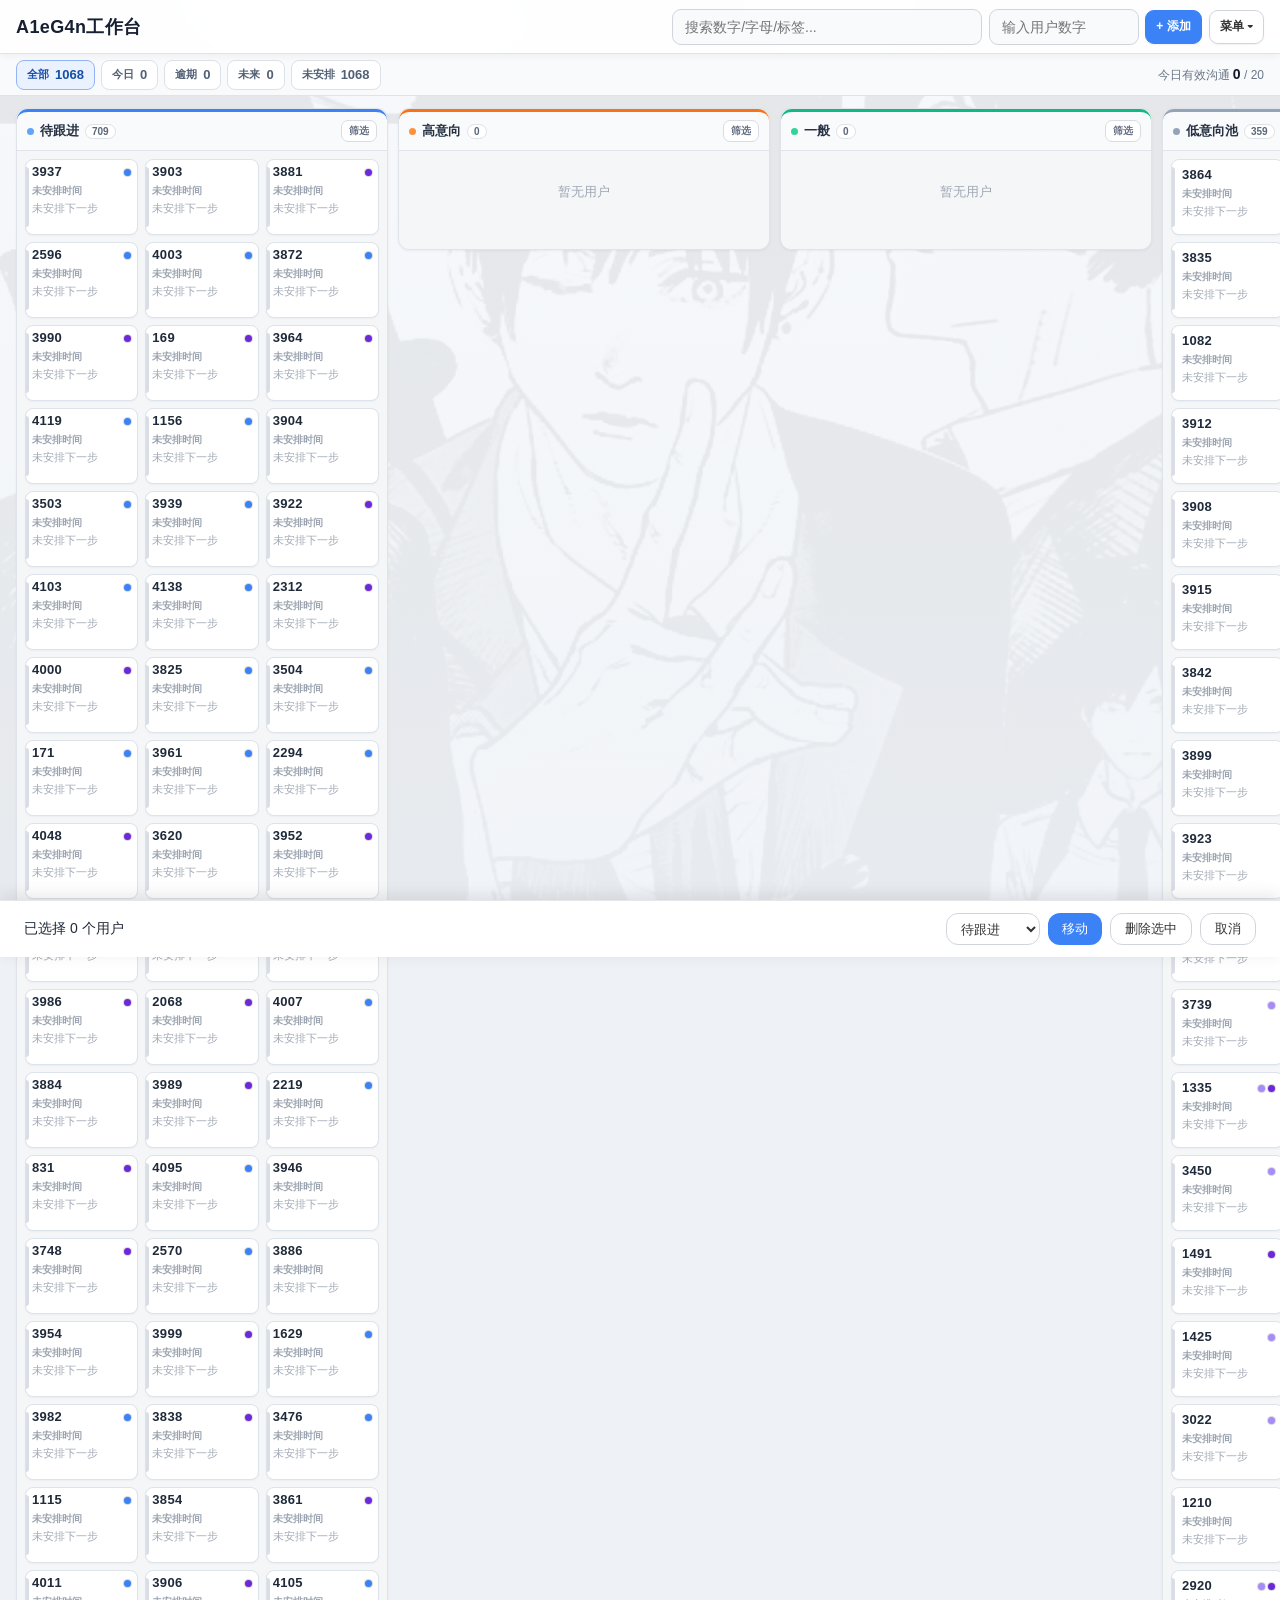
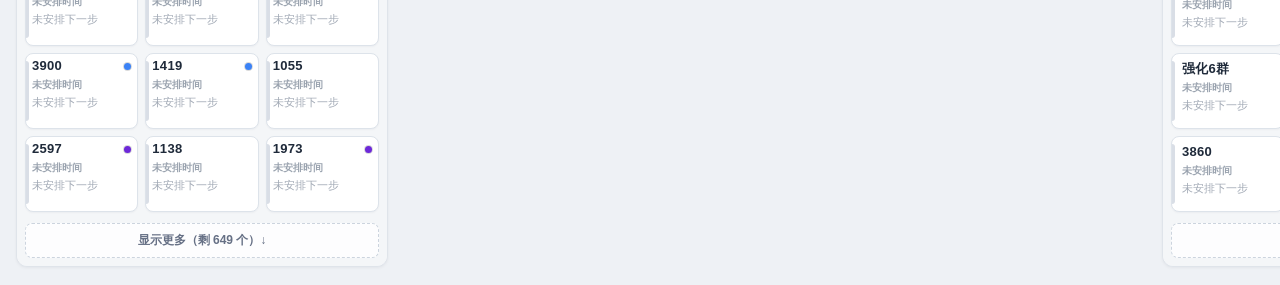
==== commit e28a629c: "feat: rebuild CRM as dense sales workbench CRM 高密度工作台 UI 重构：三卡一行、压缩顶部任务区、强化跟进优先级、重排学员详情，并保持现有数据结构与 l" ====
--- a/index.html
+++ b/index.html
@@ -473,6 +473,17 @@
   font-weight: 500;
 }
 
+/* ====== 待跟进三列小卡 ====== */
+.column-body[data-col="pending"] {
+  grid-template-columns: repeat(3, 1fr);
+}
+.column-body[data-col="pending"] .card {
+  padding: 5px 6px;
+}
+.column-body[data-col="pending"] .card-number {
+  font-size: 13px;
+}
+
 .card-reply-badge {
   display: inline-flex;
   align-items: center;
@@ -1038,193 +1049,445 @@
   .column { flex: 0 0 240px; }
 }
 
-
-/* ====== 2026 高密度销售工作台 ====== */
+/* ====== 高密度销售工作台 · 2026-08 ====== */
 :root {
-  --bg: #e9ebef;
-  --card-bg: #ffffff;
-  --text: #172033;
-  --text-secondary: #667085;
-  --border: #e3e6eb;
-  --primary: #2563eb;
-  --primary-light: #eff6ff;
-  --surface: rgba(255,255,255,.96);
-  --panel: #f4f5f7;
-  --line: #e5e7eb;
-  --ink-muted: #7b8493;
-  --shadow: 0 1px 4px rgba(15,23,42,.05);
-  --shadow-lg: 0 18px 50px rgba(15,23,42,.16);
-  --radius: 9px;
-}
+  --workspace-bg: #eef1f5;
+  --workspace-surface: #ffffff;
+  --workspace-soft: #f5f7fa;
+  --workspace-border: #dfe4ea;
+  --workspace-text: #18212f;
+  --workspace-muted: #748094;
+  --workspace-blue: #2563eb;
+  --workspace-red: #dc2626;
+  --workspace-orange: #ea580c;
+  --workspace-green: #059669;
+}
+
 body {
-  background-color: #e9ebef;
-  background-image: linear-gradient(rgba(247,248,250,.91), rgba(247,248,250,.95)), url('manga-bg.jpg');
+  color: var(--workspace-text);
+  background-color: var(--workspace-bg);
+  background-image: linear-gradient(rgba(246,248,251,.93), rgba(241,244,248,.96)), url('manga-bg.jpg');
   background-size: cover;
   background-position: center;
   background-attachment: fixed;
-  color: var(--text);
-}
+}
+
 .header {
   min-height: 54px;
-  padding: 8px 16px;
+  height: 54px;
+  padding: 7px 16px;
   gap: 12px;
-  background: rgba(255,255,255,.95);
-  border-bottom-color: var(--line);
+  background: rgba(255,255,255,.96);
+  border-bottom: 1px solid var(--workspace-border);
   box-shadow: 0 1px 8px rgba(15,23,42,.06);
 }
-.header h1 { font-size: 18px; letter-spacing: .3px; color: #182033; }
-.header-controls { gap: 7px; }
-.search-box { width: 240px; padding: 7px 11px; border-radius: 8px; background: #f8fafc; }
-.input-box input { width: 142px; padding: 7px 10px; border-radius: 8px; background: #f8fafc; }
-.btn { border-radius: 8px; box-shadow: none; }
-.btn-primary:hover { transform: none; box-shadow: 0 3px 10px rgba(37,99,235,.22); }
-.btn-outline:hover { transform: none; }
-.tools-menu { border-radius: 10px; box-shadow: 0 14px 34px rgba(15,23,42,.14); }
-
-/* 栏目总数已经显示在栏目标题中，旧统计条只保留 DOM 兼容性。 */
-.stats-bar { display: none; }
+.header h1 {
+  font-size: 18px;
+  letter-spacing: .4px;
+  color: #172033;
+}
+.header-controls { gap: 7px; flex-wrap: nowrap; }
+.search-box {
+  width: min(310px, 26vw);
+  height: 36px;
+  border-radius: 9px;
+  background: #f8fafc;
+}
+.input-box input {
+  width: 150px;
+  height: 36px;
+  border-radius: 9px;
+  background: #f8fafc;
+}
+.header .btn { min-height: 34px; border-radius: 9px; }
+.tools-menu { border-radius: 10px; box-shadow: 0 14px 35px rgba(15,23,42,.14); }
+
 .task-bar {
+  top: 54px;
   min-height: 42px;
-  top: 54px;
-  gap: 7px;
+  padding: 5px 16px;
+  gap: 6px;
+  background: rgba(248,250,252,.97);
+  border-bottom: 1px solid var(--workspace-border);
+  box-shadow: none;
+}
+.task-title { display: none; }
+.task-pill {
+  min-height: 30px;
+  padding: 4px 10px;
+  border-radius: 8px;
+  border-color: #dbe1e8;
+  background: #fff;
+  box-shadow: none;
+  font-size: 11px;
+  color: #526075;
+}
+.task-pill .n { font-size: 13px; }
+.task-pill:hover { transform: none; border-color: #b9c3d0; box-shadow: none; }
+.task-pill.active { background: #eaf2ff; border-color: #93b4f8; color: #174ea6; }
+.task-pill.overdue.active { background: #fff0f0; border-color: #f3a5a5; color: #b91c1c; }
+.effective-kpi { color: #6b7688; }
+.effective-kpi b { font-size: 14px; }
+
+.tag-filter-bar {
+  position: sticky;
+  top: 96px;
+  z-index: 80;
   padding: 6px 16px;
-  background: rgba(249,250,251,.97);
-  border-bottom-color: var(--line);
-  box-shadow: 0 1px 4px rgba(15,23,42,.04);
-}
-.task-title { color: #7b8493; font-size: 12px; }
-.task-pill { padding: 5px 9px; border-radius: 8px; border-color: #e1e5ea; background: #fff; box-shadow: none; color: #596273; }
-.task-pill:hover { transform: none; box-shadow: none; border-color: #b9c2cf; }
-.task-pill.active { border-color: #93b4f8; background: #eff6ff; color: #1d4ed8; }
-.task-pill.overdue.active { border-color: #f5a3a3; background: #fef2f2; color: #b91c1c; }
-.task-pill .n { font-size: 13px; }
-.effective-kpi { padding-left: 12px; border-left: 1px solid #e3e6eb; color: #697386; }
-.effective-kpi b { font-size: 14px; }
-.tag-filter-bar { padding: 6px 16px; background: rgba(255,255,255,.96); border-bottom: 1px solid var(--line); }
-
-.board { gap: 10px; padding: 12px 16px 18px; min-height: calc(100vh - 96px); scroll-padding-left: 16px; }
+  background: rgba(255,255,255,.97);
+  border-bottom: 1px solid var(--workspace-border);
+}
+
+.board {
+  gap: 10px;
+  padding: 12px 16px 18px;
+  min-height: calc(100vh - 96px);
+  scroll-padding-left: 16px;
+}
 .column {
   flex: 0 0 372px;
-  background: #f3f5f7;
-  border-radius: 10px;
-  border: 1px solid #e0e4e9;
-  box-shadow: 0 1px 4px rgba(15,23,42,.05);
-}
-.column-header { min-height: 42px; padding: 8px 10px; border-bottom: 1px solid #e1e4e8; border-radius: 10px 10px 0 0; }
-.column-title { gap: 7px; font-size: 13px; color: #293244; }
-.column-badge { font-size: 11px; padding: 2px 6px; border-radius: 7px; color: #4f5968; border-color: rgba(148,163,184,.28); background: rgba(255,255,255,.78); }
-.column-dot { width: 8px; height: 8px; box-shadow: none; }
-.col-filter-btn { padding: 3px 7px; border-radius: 7px; color: #6b7280; border-color: #d9dee5; }
-.column-body { padding: 7px; min-height: 100px; grid-template-columns: repeat(3, minmax(0, 1fr)); gap: 6px; }
+  background: var(--workspace-soft);
+  border: 1px solid var(--workspace-border);
+  border-radius: 11px;
+  box-shadow: 0 1px 3px rgba(15,23,42,.05);
+  overflow: visible;
+}
+.column-header {
+  min-height: 42px;
+  padding: 8px 10px;
+  background: #f9fafb !important;
+  border-radius: 11px 11px 0 0;
+  border-top: 3px solid #94a3b8;
+  border-bottom-color: var(--workspace-border);
+}
+.column[data-col="pending"] .column-header { border-top-color: #3b82f6; }
+.column[data-col="contacting"] .column-header { border-top-color: #f97316; }
+.column[data-col="replied"] .column-header { border-top-color: #10b981; }
+.column[data-col="lowinterest"] .column-header { border-top-color: #94a3b8; }
+.column[data-col="silent"] .column-header { border-top-color: #475569; }
+.column-title { gap: 6px; font-size: 13px; color: #263244; }
+.column-dot { width: 7px; height: 7px; box-shadow: none; }
+.column-badge {
+  padding: 1px 6px;
+  border-radius: 999px;
+  font-size: 10px;
+  color: #5d6878;
+  border-color: #dce2e8;
+  background: #fff;
+}
+.col-filter-btn {
+  padding: 3px 7px;
+  font-size: 10px;
+  color: #667085;
+  border-color: #d7dde5;
+  border-radius: 7px;
+}
+
+.column-body {
+  display: grid;
+  grid-template-columns: repeat(3, minmax(0, 1fr));
+  align-items: start;
+  gap: 7px;
+  padding: 8px;
+  min-height: 98px;
+  background: #f4f6f8;
+  border-radius: 0 0 11px 11px;
+}
+.column-body[data-col="pending"] { grid-template-columns: repeat(3, minmax(0, 1fr)); }
 .column-body .show-more-btn,
 .column-body .empty-state { grid-column: 1 / -1; }
-.column-body.drag-over { background: #e8f0fe; }
 
 .card {
   min-width: 0;
-  min-height: 72px;
-  padding: 7px 7px 6px 9px;
+  min-height: 76px;
+  padding: 8px 8px 7px 10px;
   border-radius: 8px;
-  border-color: #e1e5ea;
-  box-shadow: 0 1px 2px rgba(15,23,42,.035);
+  border: 1px solid #dde3ea;
+  background: #fff;
+  box-shadow: 0 1px 2px rgba(15,23,42,.04);
   overflow: hidden;
 }
-.card::before { content: ''; position: absolute; left: 0; top: 0; bottom: 0; width: 3px; background: transparent; }
-.card[data-followup-status="overdue"]::before { background: #ef4444; }
-.card[data-followup-status="today"]::before { background: #3b82f6; }
-.card[data-followup-status="future"]::before { background: #cbd5e1; }
-.card:hover { transform: translateY(-1px); box-shadow: 0 4px 10px rgba(15,23,42,.08); border-color: #cfd5dd; }
-.card-top { margin-bottom: 5px; min-width: 0; }
-.card-number { min-width: 0; font-size: 13px; line-height: 1.15; color: #1e293b; overflow: hidden; text-overflow: ellipsis; }
-.card-top-right { min-width: 0; display: inline-flex; align-items: center; justify-content: flex-end; gap: 3px; flex-wrap: wrap; }
-.tag-dot-sm { width: 7px; height: 7px; box-shadow: 0 0 0 1px rgba(0,0,0,.10); }
-.card-checkbox { width: 15px; height: 15px; }
-.card-followup { margin-top: 0; font-size: 10px; font-weight: 800; line-height: 1.2; white-space: nowrap; overflow: hidden; text-overflow: ellipsis; }
-.card-followup.today { color: #1d4ed8; }
-.card-followup.overdue { color: #b91c1c; }
-.card-followup.future { color: #64748b; }
-.card-followup.unscheduled { color: #9aa2af; }
-.card-action { margin-top: 4px; min-width: 0; color: #576071; font-size: 11px; font-weight: 600; line-height: 1.25; white-space: nowrap; overflow: hidden; text-overflow: ellipsis; }
-.show-more-btn { margin-top: 2px; border-color: #cfd5dd; background: rgba(255,255,255,.7); }
-.empty-state { color: #9aa3b1; padding: 22px 10px; }
-
-.compact .column { flex: 0 0 348px; }
-.compact .column-header { padding: 7px 9px; }
-.compact .column-body { padding: 5px; gap: 4px; }
-.compact .card { min-height: 62px; padding: 6px 6px 5px 8px; margin-bottom: 0; }
+.card::before {
+  content: '';
+  position: absolute;
+  left: 0;
+  top: 7px;
+  bottom: 7px;
+  width: 3px;
+  border-radius: 0 3px 3px 0;
+  background: #d7dde5;
+}
+.card.status-overdue::before { background: var(--workspace-red); }
+.card.status-today::before { background: var(--workspace-blue); }
+.card.status-future::before { background: #aab4c2; }
+.card.status-unscheduled::before { background: #d9dee6; }
+.card:hover {
+  transform: translateY(-1px);
+  border-color: #c7d0db;
+  box-shadow: 0 5px 13px rgba(15,23,42,.08);
+}
+.card-top { margin-bottom: 6px; gap: 4px; }
+.card-number {
+  min-width: 0;
+  overflow: hidden;
+  text-overflow: ellipsis;
+  font-size: 13px;
+  line-height: 1.1;
+  color: #1f2a3a;
+}
+.card-signals {
+  display: flex;
+  align-items: center;
+  justify-content: flex-end;
+  gap: 3px;
+  min-width: 0;
+}
+.card-signals .tag-dot-sm { width: 7px; height: 7px; }
+.tag-more { font-size: 9px; color: #8a94a3; font-weight: 700; }
+.card-checkbox { width: 14px; height: 14px; margin-left: 2px; }
+.card-followup {
+  display: flex;
+  align-items: center;
+  justify-content: space-between;
+  gap: 4px;
+  margin-top: 0;
+  font-size: 10px;
+  line-height: 1.2;
+  font-weight: 800;
+  white-space: nowrap;
+  overflow: hidden;
+}
+.card-followup span {
+  min-width: 0;
+  overflow: hidden;
+  text-overflow: ellipsis;
+  color: #8993a2;
+  font-weight: 600;
+}
+.card-followup.overdue { color: #c62828; }
+.card-followup.today { color: #2458b3; }
+.card-followup.future { color: #657186; }
+.card-followup.unscheduled { color: #9aa3af; font-weight: 650; }
+.card-action {
+  margin-top: 5px;
+  font-size: 10.5px;
+  line-height: 1.25;
+  color: #465268;
+  font-weight: 650;
+  white-space: nowrap;
+  overflow: hidden;
+  text-overflow: ellipsis;
+}
+.card-action.muted { color: #a0a8b4; font-weight: 550; }
+.card-meta, .card-tags, .card-tagicon, .card-time, .card-reply-badge { display: none !important; }
+
+.compact .column { flex-basis: 346px; }
+.compact .column-body { gap: 5px; padding: 6px; }
+.compact .card { min-height: 67px; padding: 6px 6px 6px 8px; }
 .compact .card-number { font-size: 12px; }
-.compact .card-action { font-size: 10px; margin-top: 3px; }
-.compact .card-followup { font-size: 9.5px; }
-
-.modal-overlay { background: rgba(15,23,42,.42); backdrop-filter: blur(2px); }
-.detail-modal {
-  width: 660px;
-  max-width: min(94vw, 660px);
-  max-height: 88vh;
+.compact .card-followup, .compact .card-action { font-size: 9.5px; }
+
+.empty-state { padding: 24px 8px; color: #a0a8b4; }
+.show-more-btn {
+  border-radius: 7px;
+  border-color: #ccd4de;
+  color: #667085;
+  background: rgba(255,255,255,.8);
+}
+
+/* 学员详情：第一屏优先完成“结果 → 时间 → 下一步” */
+#tagModal { padding: 18px; }
+#tagModal .detail-modal {
+  width: 860px;
+  max-width: 94vw;
+  max-height: 90vh;
   padding: 0;
-  overflow-y: auto;
-  border-radius: 12px;
-  border: 1px solid #dfe3e8;
-  box-shadow: 0 20px 56px rgba(15,23,42,.20);
-}
-.detail-head { position: sticky; top: 0; z-index: 4; display: flex; align-items: flex-start; justify-content: space-between; gap: 14px; padding: 13px 17px 12px; background: rgba(255,255,255,.98); border-bottom: 1px solid #e5e7eb; }
-.detail-head-main { min-width: 0; }
-.detail-kicker { margin-bottom: 3px; font-size: 10px; font-weight: 700; color: #98a1af; letter-spacing: .08em; }
-.detail-identity { display: flex; align-items: center; gap: 6px; flex-wrap: wrap; }
-.detail-identity strong { font-size: 20px; color: #172033; letter-spacing: .2px; }
-.detail-badge { --badge-color: #64748b; display: inline-flex; align-items: center; min-height: 22px; padding: 2px 7px; border-radius: 999px; border: 1px solid color-mix(in srgb, var(--badge-color) 28%, white); background: color-mix(in srgb, var(--badge-color) 9%, white); color: color-mix(in srgb, var(--badge-color) 80%, #111827); font-size: 10.5px; font-weight: 800; }
-.detail-badge.muted { --badge-color: #64748b; }
-.detail-badge[data-status="overdue"] { --badge-color: #dc2626; }
-.detail-badge[data-status="today"] { --badge-color: #2563eb; }
-.detail-tag-summary { margin-top: 4px; max-width: 500px; color: #7b8493; font-size: 11px; white-space: nowrap; overflow: hidden; text-overflow: ellipsis; }
-.detail-close { flex: 0 0 auto; width: 30px; height: 30px; border: 0; border-radius: 8px; background: #f4f5f7; color: #7b8493; font-size: 22px; line-height: 1; cursor: pointer; }
-.detail-close:hover { background: #e9edf2; color: #334155; }
-.detail-section { padding: 13px 17px 14px; border-bottom: 1px solid #edf0f3; }
-.detail-section:last-child { border-bottom: 0; }
-.detail-section-followup { background: #fff; }
-.detail-section-history { background: #f9fafb; }
-.detail-section-profile { background: #fff; }
-.detail-section-head { display: flex; align-items: center; justify-content: space-between; gap: 10px; margin-bottom: 10px; }
-.detail-section-title { color: #273244; font-size: 13px; font-weight: 900; }
-.detail-section-desc { margin-top: 2px; color: #98a1af; font-size: 10.5px; }
-.detail-section label { display: block; margin-bottom: 4px; color: #667085; font-size: 11px; font-weight: 700; }
-.detail-section input,
-.detail-section textarea,
-.detail-section select { width: 100%; padding: 7px 9px; border: 1px solid #d9dee5; border-radius: 8px; background: #fbfcfd; color: #273244; font: inherit; font-size: 12px; outline: none; }
-.detail-section input:focus,
-.detail-section textarea:focus,
-.detail-section select:focus { border-color: #8ab0fa; box-shadow: 0 0 0 3px rgba(37,99,235,.09); background: #fff; }
-.followup-grid { grid-template-columns: 1fr 1.15fr; gap: 9px 10px; }
-.quick-row { margin-top: 5px; gap: 4px; }
-.quick-btn { padding: 4px 7px; border-radius: 6px; font-size: 10.5px; }
-.detail-primary-action { width: 100%; margin-top: 9px; padding: 8px 12px; }
-.worklog-box { max-height: 158px; border-radius: 8px; background: #fff; }
+  overflow: hidden;
+  border-radius: 14px;
+  border-color: #dce2e8;
+}
+.detail-modal-head {
+  min-height: 76px;
+  display: flex;
+  align-items: center;
+  justify-content: space-between;
+  gap: 16px;
+  padding: 14px 18px;
+  background: #fff;
+  border-bottom: 1px solid #e4e8ee;
+}
+.detail-eyebrow, .detail-kicker {
+  font-size: 9px;
+  line-height: 1;
+  letter-spacing: 1.1px;
+  font-weight: 900;
+  color: #9aa3b0;
+}
+.detail-title-row { display: flex; align-items: center; gap: 9px; margin-top: 5px; }
+#tagModal .detail-title-row h2 {
+  margin: 0;
+  padding: 0;
+  border: 0;
+  font-size: 21px;
+  color: #172033;
+}
+.detail-column-badge {
+  padding: 3px 8px;
+  border-radius: 999px;
+  background: #eef3fb;
+  color: #47617f;
+  font-size: 10px;
+  font-weight: 800;
+}
+.detail-tag-summary {
+  margin-top: 4px;
+  max-width: 620px;
+  overflow: hidden;
+  text-overflow: ellipsis;
+  white-space: nowrap;
+  font-size: 11px;
+  color: #7c8797;
+}
+.detail-close {
+  width: 32px;
+  height: 32px;
+  border: 0;
+  border-radius: 8px;
+  background: #f3f5f7;
+  color: #697586;
+  font-size: 22px;
+  line-height: 1;
+  cursor: pointer;
+}
+.detail-close:hover { background: #e8ebef; color: #1f2937; }
+.detail-modal-body {
+  display: grid;
+  grid-template-columns: minmax(0, 1.35fr) minmax(250px, .82fr);
+  gap: 12px;
+  padding: 12px;
+  max-height: calc(90vh - 76px);
+  overflow: auto;
+  background: #f3f5f8;
+}
+.detail-primary, .detail-secondary { min-width: 0; display: flex; flex-direction: column; gap: 12px; }
+.detail-section {
+  background: #fff;
+  border: 1px solid #dfe4ea;
+  border-radius: 11px;
+  padding: 13px;
+  box-shadow: 0 1px 2px rgba(15,23,42,.03);
+}
+.detail-section-head {
+  display: flex;
+  align-items: flex-start;
+  justify-content: space-between;
+  gap: 10px;
+  margin-bottom: 11px;
+}
+.detail-section-head h3 { margin-top: 4px; font-size: 14px; color: #263244; }
+.compact-head { align-items: center; }
+.followup-grid { gap: 9px; }
+.followup-grid label,
+.info-section .modal-field > label {
+  display: block;
+  margin-bottom: 4px;
+  color: #697586;
+  font-size: 11px;
+  font-weight: 700;
+}
+.followup-grid input,
+.followup-grid select,
+.info-section textarea,
+.info-section input {
+  width: 100%;
+  min-height: 36px;
+  padding: 7px 9px;
+  border: 1px solid #d6dde6;
+  border-radius: 8px;
+  background: #fbfcfd;
+  font: inherit;
+  font-size: 12px;
+  outline: none;
+}
+.followup-grid input:focus,
+.followup-grid select:focus,
+.info-section textarea:focus,
+.info-section input:focus {
+  border-color: #8db0f6;
+  box-shadow: 0 0 0 3px rgba(37,99,235,.09);
+  background: #fff;
+}
+.quick-row { gap: 4px; margin-top: 5px; }
+.quick-btn { padding: 4px 7px; border-radius: 6px; font-size: 10px; }
+.detail-log-btn { width: 100%; margin-top: 9px; min-height: 37px; border-radius: 8px; }
+.worklog-box {
+  max-height: 165px;
+  border-radius: 8px;
+  border-color: #e0e5eb;
+  background: #f8fafc;
+}
 .worklog-item { padding: 7px 9px; font-size: 11px; }
-.profile-grid { display: grid; grid-template-columns: minmax(0, 1fr) minmax(210px, .82fr); gap: 12px; }
-.profile-grid .modal-field { margin-bottom: 11px; }
-.profile-grid textarea { min-height: 68px; resize: vertical; }
-.current-tags { gap: 5px; min-height: 24px; }
-.all-tags { max-height: 166px; gap: 4px; }
+.detail-note-field { margin-bottom: 12px; }
+.detail-note-field textarea { min-height: 86px; resize: vertical; }
+.detail-note-field .btn { margin-top: 6px; }
+.current-tags { min-height: 22px; gap: 4px; }
+.tag-chip.lg { font-size: 10px; padding: 3px 7px; }
+.detail-disclosure {
+  margin-top: 8px;
+  border-top: 1px solid #e6e9ee;
+  padding-top: 9px;
+}
+.detail-disclosure summary {
+  cursor: pointer;
+  color: #526075;
+  font-size: 11px;
+  font-weight: 800;
+  user-select: none;
+}
+.detail-disclosure-body { margin-top: 8px; }
+.all-tags { max-height: 160px; gap: 4px; }
 .tag-row { padding: 5px 7px; border-radius: 7px; }
-.detail-danger-row { display: flex; justify-content: flex-end; gap: 6px; padding-top: 2px; }
-
-::-webkit-scrollbar { width: 7px; height: 8px; }
-::-webkit-scrollbar-track { background: rgba(148,163,184,.12); }
-::-webkit-scrollbar-thumb { background: #c8ced7; border: 2px solid transparent; background-clip: padding-box; border-radius: 999px; }
-::-webkit-scrollbar-thumb:hover { background: #aeb6c2; border: 2px solid transparent; background-clip: padding-box; }
+.new-tag-row { margin-top: 7px; }
+.detail-danger-zone {
+  display: flex;
+  gap: 6px;
+  justify-content: flex-end;
+  margin-top: 12px;
+  padding-top: 10px;
+  border-top: 1px solid #eceff3;
+}
+
+::-webkit-scrollbar { width: 7px; height: 7px; }
+::-webkit-scrollbar-track { background: #edf0f3; }
+::-webkit-scrollbar-thumb { background: #bdc5d0; border: 1px solid #edf0f3; border-radius: 8px; }
+::-webkit-scrollbar-thumb:hover { background: #9da8b6; }
 
 @media (max-width: 900px) {
-  .header { min-height: auto; flex-wrap: wrap; padding: 8px 10px; }
-  .header h1 { font-size: 17px; }
-  .header-controls { width: 100%; justify-content: flex-start; }
-  .search-box { width: min(42vw, 220px); }
-  .input-box input { width: min(28vw, 140px); }
-  .task-bar { top: 92px; padding: 6px 10px; }
+  .header { height: auto; min-height: 54px; flex-wrap: wrap; }
+  .header-controls { flex-wrap: wrap; justify-content: flex-start; }
+  .search-box { width: 220px; }
+  .task-bar { top: 88px; }
+  .tag-filter-bar { top: 130px; }
   .effective-kpi { display: none; }
-  .board { padding: 9px 10px 15px; }
-  .column { flex: 0 0 348px; }
-  .followup-grid, .profile-grid { grid-template-columns: 1fr; }
-  .detail-modal { max-width: 94vw; }
+  .column { flex-basis: 338px; }
+  .detail-modal-body { grid-template-columns: 1fr; }
+}
+
+@media (max-width: 620px) {
+  .header h1 { width: 100%; }
+  .search-box { width: min(100%, 230px); }
+  .input-box input { width: 126px; }
+  .board { padding: 8px; }
+  .column { flex-basis: 324px; }
+  .column-body { gap: 5px; padding: 6px; }
+  .card { min-height: 68px; padding: 6px 5px 6px 8px; }
+  .card-number { font-size: 12px; }
+  .card-followup, .card-action { font-size: 9px; }
+  #tagModal { padding: 6px; }
+  #tagModal .detail-modal { max-width: 98vw; max-height: 96vh; }
+  .detail-modal-body { max-height: calc(96vh - 72px); padding: 7px; gap: 7px; }
+  .followup-grid { grid-template-columns: 1fr; }
+  .followup-grid .full { grid-column: auto; }
 }
 
 </style>
@@ -1261,13 +1524,10 @@
   </div>
 </div>
 
-<!-- 统计栏 -->
-<div class="stats-bar" id="statsBar"></div>
-
 <!-- 今日跟进任务栏 -->
 <div class="task-bar" id="taskBar"></div>
 
-<!-- 当前标签筛选 -->
+<!-- 标签筛选栏 -->
 <div class="tag-filter-bar" id="tagFilterBar"></div>
 
 <!-- 看板 -->
@@ -1309,111 +1569,112 @@
   </div>
 </div>
 
-<!-- 学员详情 -->
+<!-- 标签管理模态框 -->
 <div class="modal-overlay" id="tagModal" onclick="if(event.target===this)closeTagModal()">
   <div class="modal detail-modal">
-    <div class="detail-head">
-      <div class="detail-head-main">
-        <div class="detail-kicker">学员详情</div>
-        <div class="detail-identity">
-          <strong id="tagModalUser"></strong>
-          <span class="detail-badge" id="detailColumnBadge"></span>
-          <span class="detail-badge muted" id="detailFollowupBadge"></span>
+    <div class="detail-modal-head">
+      <div>
+        <div class="detail-eyebrow">学员详情</div>
+        <div class="detail-title-row">
+          <h2 id="tagModalUser"></h2>
+          <span class="detail-column-badge" id="detailColumnBadge"></span>
         </div>
-        <div class="detail-tag-summary" id="detailTagSummary"></div>
+        <div class="detail-tag-summary" id="detailTagSummary">暂无标签</div>
       </div>
-      <button class="detail-close" onclick="closeTagModal()" aria-label="关闭">×</button>
+      <button class="detail-close" type="button" title="关闭" onclick="closeTagModal()">×</button>
     </div>
 
-    <section class="detail-section detail-section-followup">
-      <div class="detail-section-head">
-        <div>
-          <div class="detail-section-title">本次跟进</div>
-          <div class="detail-section-desc">记录沟通结果，并明确下一次动作</div>
-        </div>
+    <div class="detail-modal-body">
+      <div class="detail-primary">
+        <section class="detail-section followup-section">
+          <div class="detail-section-head">
+            <div>
+              <span class="detail-kicker">NEXT ACTION</span>
+              <h3>本次沟通与下一步</h3>
+            </div>
+            <span class="mini-help">记录后自动进入后续任务队列</span>
+          </div>
+
+          <div class="followup-grid">
+            <div>
+              <label>沟通结果</label>
+              <select id="detailResult">
+                <option value="">未选择</option>
+                <option value="未回复">未回复</option>
+                <option value="已了解情况">已了解情况</option>
+                <option value="已发现需求">已发现需求</option>
+                <option value="有意向">有意向</option>
+                <option value="明确不考虑">明确不考虑</option>
+                <option value="已成交">已成交</option>
+              </select>
+            </div>
+            <div>
+              <label>下次跟进时间</label>
+              <input id="detailNextTime" type="datetime-local">
+              <div class="quick-row">
+                <button class="quick-btn" onclick="setQuickFollowup(1)">明天</button>
+                <button class="quick-btn" onclick="setQuickFollowup(3)">3天后</button>
+                <button class="quick-btn" onclick="setQuickFollowup(7)">7天后</button>
+                <button class="quick-btn" onclick="clearFollowupTime()">清空</button>
+              </div>
+            </div>
+            <div class="full">
+              <label>下一步动作</label>
+              <input id="detailNextAction" placeholder="例如：问体验效果 / 邀约直播 / PV重新激活 / 处理价格异议">
+            </div>
+          </div>
+          <button class="btn btn-primary detail-log-btn" onclick="logFollowup()">记录本次沟通并安排下一步</button>
+        </section>
+
+        <section class="detail-section history-section">
+          <div class="detail-section-head compact-head">
+            <div>
+              <span class="detail-kicker">HISTORY</span>
+              <h3>最近沟通</h3>
+            </div>
+            <button class="btn btn-outline btn-sm" onclick="copyFollowupSummary()">复制跟进摘要</button>
+          </div>
+          <div id="followupHistory" class="worklog-box"></div>
+        </section>
       </div>
-      <div class="followup-grid">
-        <div>
-          <label>沟通结果</label>
-          <select id="detailResult">
-            <option value="">未选择</option>
-            <option value="未回复">未回复</option>
-            <option value="已了解情况">已了解情况</option>
-            <option value="已发现需求">已发现需求</option>
-            <option value="有意向">有意向</option>
-            <option value="明确不考虑">明确不考虑</option>
-            <option value="已成交">已成交</option>
-          </select>
-        </div>
-        <div>
-          <label>下次跟进时间</label>
-          <input id="detailNextTime" type="datetime-local">
-          <div class="quick-row">
-            <button class="quick-btn" onclick="setQuickFollowup(1)">明天</button>
-            <button class="quick-btn" onclick="setQuickFollowup(3)">3天后</button>
-            <button class="quick-btn" onclick="setQuickFollowup(7)">7天后</button>
-            <button class="quick-btn" onclick="clearFollowupTime()">清空</button>
+
+      <aside class="detail-secondary">
+        <section class="detail-section info-section">
+          <div class="detail-section-head compact-head">
+            <div>
+              <span class="detail-kicker">PROFILE</span>
+              <h3>跟进资料</h3>
+            </div>
           </div>
-        </div>
-        <div class="full">
-          <label>下一步动作</label>
-          <input id="detailNextAction" placeholder="例如：问体验效果 / 邀约直播 / 处理价格异议">
-        </div>
-      </div>
-      <button class="btn btn-primary detail-primary-action" onclick="logFollowup()">记录沟通并安排下一步</button>
-    </section>
-
-    <section class="detail-section detail-section-history">
-      <div class="detail-section-head">
-        <div>
-          <div class="detail-section-title">最近沟通</div>
-          <div class="detail-section-desc">优先看最近 5 次记录，完整历史仍保留</div>
-        </div>
-        <button class="btn btn-outline btn-sm" onclick="copyFollowupSummary()">复制摘要</button>
-      </div>
-      <div id="followupHistory" class="worklog-box"></div>
-    </section>
-
-    <section class="detail-section detail-section-profile">
-      <div class="detail-section-head">
-        <div>
-          <div class="detail-section-title">资料与标签</div>
-          <div class="detail-section-desc">低频信息放在这里，不打断日常跟进</div>
-        </div>
-      </div>
-
-      <div class="profile-grid">
-        <div class="profile-main">
-          <div class="modal-field">
-            <label>跟进备注</label>
-            <textarea id="detailNote" rows="3" placeholder="记录学习情况、顾虑、重要上下文..."></textarea>
-            <button class="btn btn-outline btn-sm" style="margin-top:6px" onclick="saveDetailNote()">保存备注</button>
+          <div class="modal-field detail-note-field">
+            <label>备注</label>
+            <textarea id="detailNote" rows="4" placeholder="记录当前学习情况、需求、异议等..."></textarea>
+            <button class="btn btn-outline btn-sm" onclick="saveDetailNote()">保存备注</button>
           </div>
+
           <div class="modal-field">
             <label>当前标签</label>
             <div id="currentTags" class="current-tags"></div>
           </div>
-          <div class="modal-field">
-            <label>新建标签</label>
-            <div class="new-tag-row">
-              <input id="newTagName" placeholder="输入标签名，回车创建" onkeydown="if(event.key==='Enter')createTag()">
-              <button class="btn btn-primary btn-sm" onclick="createTag()">添加</button>
+
+          <details class="detail-disclosure">
+            <summary>管理全部标签</summary>
+            <div class="detail-disclosure-body">
+              <div id="allTags" class="all-tags"></div>
+              <div class="new-tag-row">
+                <input id="newTagName" placeholder="输入标签名，回车创建" onkeydown="if(event.key==='Enter')createTag()">
+                <button class="btn btn-primary btn-sm" onclick="createTag()">添加</button>
+              </div>
             </div>
+          </details>
+
+          <div class="detail-danger-zone">
+            <button class="btn btn-outline btn-sm" onclick="detailMoveLow()">移入低意向池</button>
+            <button class="btn btn-secondary btn-sm" onclick="detailDelete()">删除用户</button>
           </div>
-        </div>
-        <div class="profile-side">
-          <div class="modal-field">
-            <label>所有标签（点击切换）</label>
-            <div id="allTags" class="all-tags"></div>
-          </div>
-        </div>
-      </div>
-
-      <div class="detail-danger-row">
-        <button class="btn btn-outline btn-sm" onclick="detailMoveLow()">移入低意向池</button>
-        <button class="btn btn-secondary btn-sm" onclick="detailDelete()">删除学员</button>
-      </div>
-    </section>
+        </section>
+      </aside>
+    </div>
   </div>
 </div>
 
@@ -1590,7 +1851,7 @@
   const board = document.getElementById('board');
   board.innerHTML = COLUMNS.map(col => `
     <div class="column" data-col="${col.id}">
-      <div class="column-header" style="background:${col.dot}16">
+      <div class="column-header" style="background:${col.dot}2e">
         <div class="column-title">
           <span class="column-dot" style="background:${col.dot}"></span>
           <span>${col.name}</span>
@@ -1716,7 +1977,6 @@
     }
   });
   
-  renderStats();
   renderTaskBar();
 }
 
@@ -1729,28 +1989,32 @@
 function renderCard(u) {
   const isSelected = selectedIds.has(u.id);
   const followupStatus = getFollowupStatus(u);
-  const tagDots = (u.tags || []).map(tid => {
+  const visibleTags = (u.tags || []).slice(0, 3);
+  const tagDots = visibleTags.map(tid => {
     const t = getTag(tid);
     if (!t) return '';
     return `<span class="tag-dot-sm" style="background:${t.color}" title="${escapeHtml(t.name)}（点击筛选）" onclick="event.stopPropagation(); filterByTag('${t.id}')"></span>`;
   }).join('');
-  const noteTitle = u.note ? ` title="${escapeHtml(u.note)}"` : '';
+  const extraTags = (u.tags || []).length > 3 ? `<span class="tag-more">+${(u.tags || []).length - 3}</span>` : '';
+  const hoverText = u.note ? `备注：${escapeHtml(u.note)}` : `学员 ${escapeHtml(u.number)}`;
   return `
-    <div class="card status-${followupStatus} ${isSelected ? 'selected' : ''}"
+    <div class="card ${isSelected ? 'selected' : ''} status-${followupStatus}"
          draggable="true"
          data-id="${u.id}"
-         data-followup-status="${followupStatus}"${noteTitle}
+         data-followup-status="${followupStatus}"
+         title="${hoverText}"
          ondragstart="onDragStart(event, '${u.id}')"
          ondragend="onDragEnd(event)"
          onclick="onCardClick(event, '${u.id}')">
       <div class="card-top">
         <span class="card-number">${escapeHtml(u.number)}</span>
-        <span class="card-top-right">
-          ${tagDots}
+        <div class="card-signals">
+          ${tagDots}${extraTags}
           ${batchMode ? `<input type="checkbox" class="card-checkbox" ${isSelected ? 'checked' : ''} onclick="event.stopPropagation(); toggleSelect('${u.id}')">` : ''}
-        </span>
+        </div>
       </div>
       ${renderCardFollowup(u)}
+      <div class="card-action ${u.nextAction ? '' : 'muted'}">${escapeHtml(u.nextAction || '未安排下一步')}</div>
     </div>
   `;
 }
@@ -1784,19 +2048,14 @@
   const sameYear=d.getFullYear()===now.getFullYear();
   return `${sameYear?'':d.getFullYear()+'/'}${d.getMonth()+1}/${d.getDate()} ${pad(d.getHours())}:${pad(d.getMinutes())}`;
 }
-function formatFollowupShortDate(ts) {
-  if (!ts) return '';
-  const d = new Date(ts);
-  return `${d.getMonth()+1}/${d.getDate()}`;
-}
 function renderCardFollowup(u) {
   const st = getFollowupStatus(u);
-  const label = st === 'overdue' ? '已逾期'
-    : st === 'today' ? '今日跟进'
-    : st === 'future' ? `下次 ${formatFollowupShortDate(u.nextFollowUpAt)}`
-    : '未安排';
-  const action = u.nextAction || '点击查看详情';
-  return `<div class="card-followup ${st}">${label}</div><div class="card-action">${escapeHtml(action)}</div>`;
+  if (st === 'unscheduled') {
+    return '<div class="card-followup unscheduled">未安排时间</div>';
+  }
+  const time = formatFollowupDate(u.nextFollowUpAt);
+  const prefix = st === 'overdue' ? '已逾期' : (st === 'today' ? '今日跟进' : '下次');
+  return `<div class="card-followup ${st}">${prefix}<span>${time}</span></div>`;
 }
 function setTaskFilter(f) {
   taskFilter = f;
@@ -2076,21 +2335,13 @@
   const user = users.find(u => u.id === modalUserId);
   if (!user) return;
 
-  // 顶部摘要（只读展示，不写入数据）
+  const detailColumnBadge = document.getElementById('detailColumnBadge');
+  const detailTagSummary = document.getElementById('detailTagSummary');
   const col = COLUMNS.find(c => c.id === user.column);
-  const status = getFollowupStatus(user);
-  const statusLabel = status === 'overdue' ? '已逾期'
-    : status === 'today' ? '今日跟进'
-    : status === 'future' ? `下次 ${formatFollowupDate(user.nextFollowUpAt)}`
-    : '未安排下次跟进';
-  const columnBadge = document.getElementById('detailColumnBadge');
-  const followupBadge = document.getElementById('detailFollowupBadge');
-  const tagSummary = document.getElementById('detailTagSummary');
-  if (columnBadge) { columnBadge.textContent = col?.name || user.column; columnBadge.style.setProperty('--badge-color', col?.dot || '#64748b'); }
-  if (followupBadge) { followupBadge.textContent = statusLabel; followupBadge.dataset.status = status; }
-  if (tagSummary) {
+  if (detailColumnBadge) detailColumnBadge.textContent = col ? col.name : user.column;
+  if (detailTagSummary) {
     const names = (user.tags || []).map(id => getTag(id)?.name).filter(Boolean);
-    tagSummary.textContent = names.length ? names.join(' · ') : '暂无标签';
+    detailTagSummary.textContent = names.length ? names.join(' · ') : '暂无标签';
   }
 
   // 备注与跟进
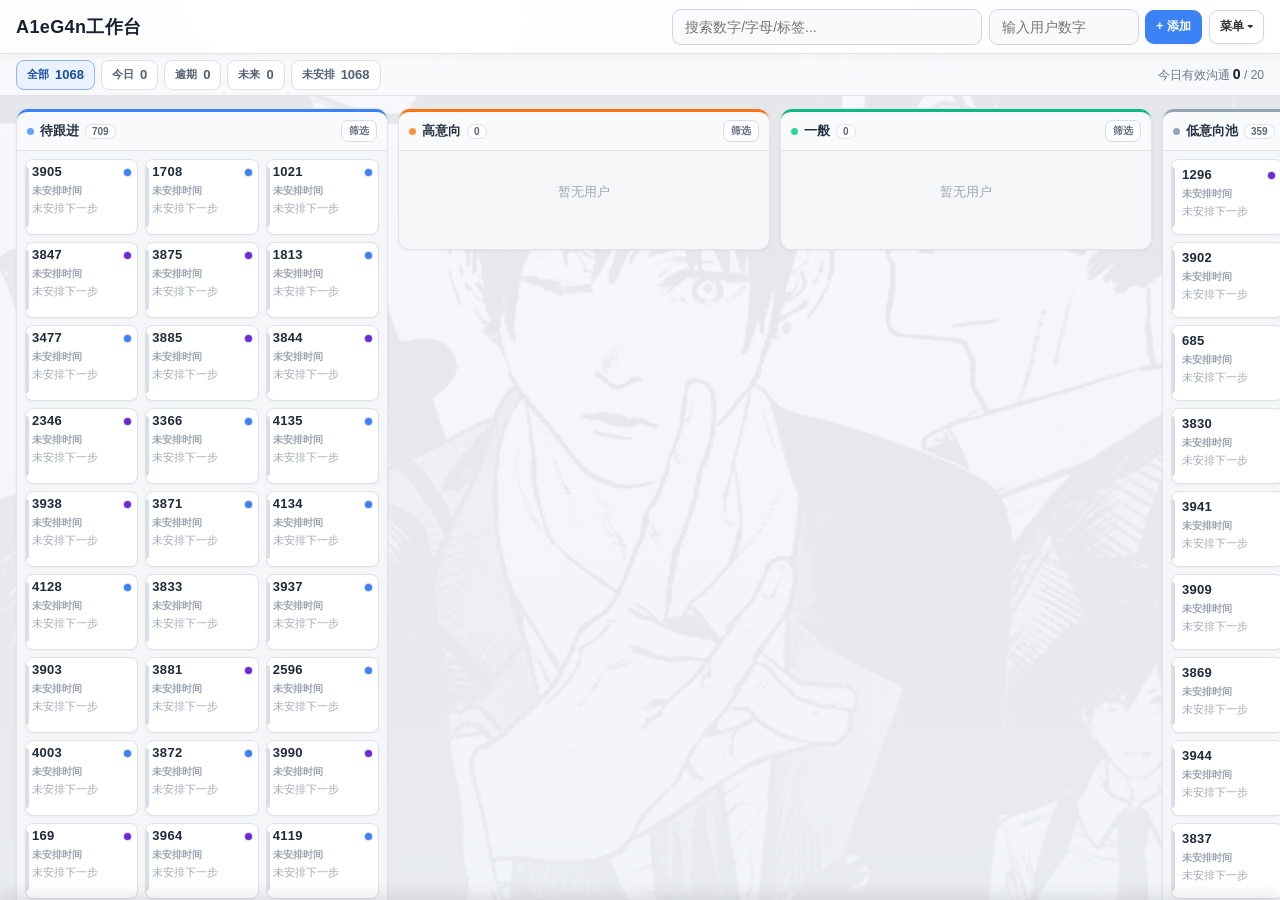
==== commit 47934cd3: "fix: keep board horizontal navigation reachable" ====
--- a/index.html
+++ b/index.html
@@ -1141,8 +1141,14 @@
 .board {
   gap: 10px;
   padding: 12px 16px 18px;
-  min-height: calc(100vh - 96px);
+  height: calc(100vh - 96px);
+  overflow: auto;
+  overscroll-behavior: contain;
+  scrollbar-gutter: stable;
   scroll-padding-left: 16px;
+}
+.tag-filter-bar.show + .board {
+  height: calc(100vh - 130px);
 }
 .column {
   flex: 0 0 372px;
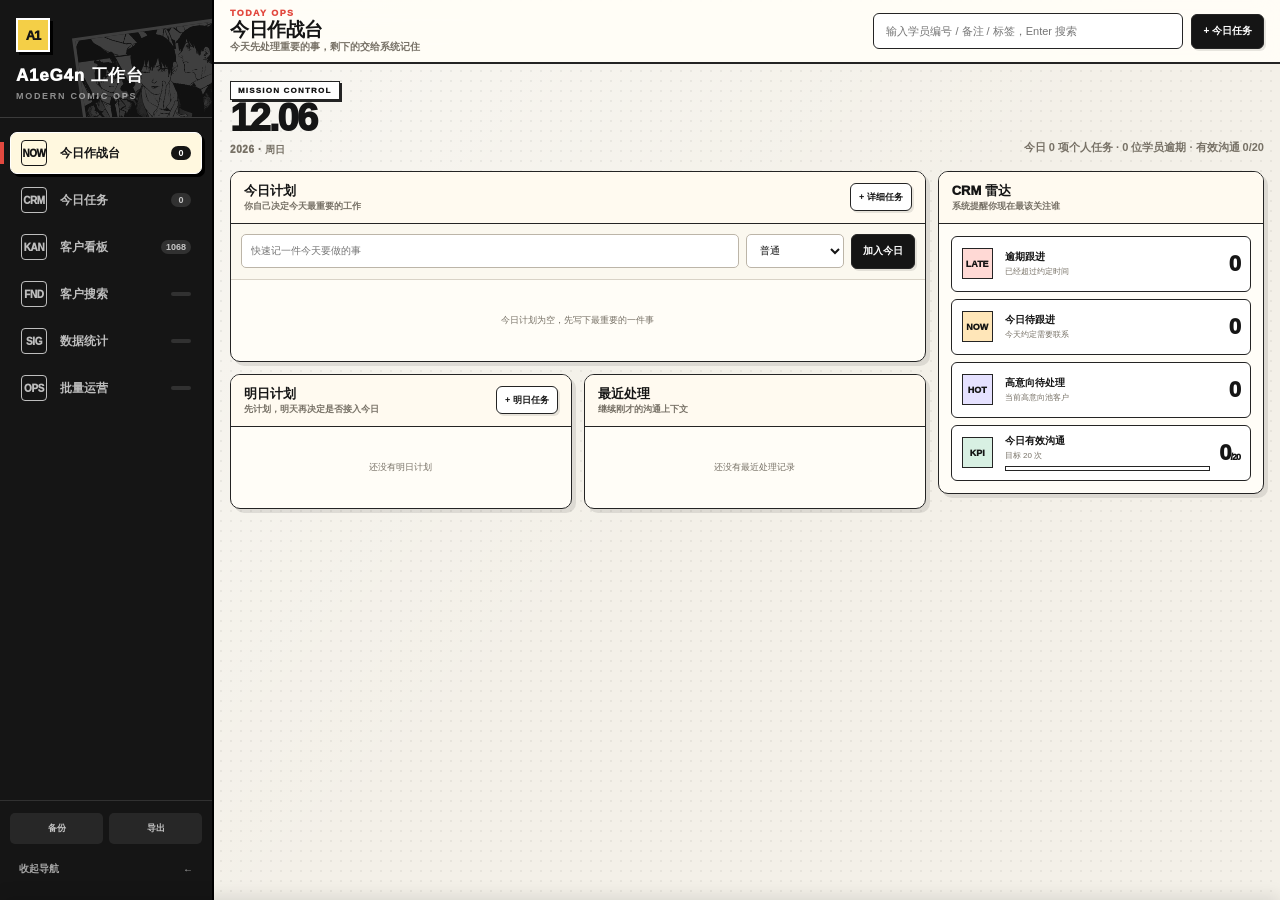
==== commit e00b9b0b: "feat: link workspace v2 assets" ====
--- a/index.html
+++ b/index.html
@@ -1497,6 +1497,7 @@
 }
 
 </style>
+<link rel="stylesheet" href="assets/workspace-v2.css">
 </head>
 <body>
 
@@ -2862,5 +2863,7 @@
 // ====== 启动 ======
 init();
 </script>
+<script src="assets/workspace-v2-core.js"></script>
+<script src="assets/workspace-v2.js"></script>
 </body>
 </html>
--- a/assets/workspace-v2.css
+++ b/assets/workspace-v2.css
@@ -0,0 +1,789 @@
+/* A1eG4n CRM Workspace v2 · Modern Comic Ops */
+:root {
+  --ws-ink: #151515;
+  --ws-ink-2: #242424;
+  --ws-paper: #f3f0e8;
+  --ws-paper-2: #ebe7dc;
+  --ws-panel: #fffdf7;
+  --ws-line: #242424;
+  --ws-soft-line: #d8d2c6;
+  --ws-muted: #777166;
+  --ws-red: #e2493f;
+  --ws-orange: #e79b35;
+  --ws-green: #3c9c70;
+  --ws-purple: #6356d9;
+  --ws-blue: #3976d8;
+  --ws-sidebar-open: 232px;
+  --ws-sidebar-closed: 64px;
+  --ws-radius: 10px;
+  --ws-shadow: 4px 4px 0 rgba(21, 21, 21, .10);
+}
+
+body.workspace-v2-ready {
+  margin: 0;
+  overflow: hidden;
+  background: var(--ws-paper);
+  background-image:
+    radial-gradient(circle at 1px 1px, rgba(21,21,21,.055) 1px, transparent 1px),
+    linear-gradient(135deg, rgba(255,255,255,.5), transparent 55%);
+  background-size: 10px 10px, 100% 100%;
+  color: var(--ws-ink);
+}
+
+body.workspace-v2-ready::before {
+  content: '';
+  position: fixed;
+  inset: 0;
+  pointer-events: none;
+  z-index: -1;
+  background: linear-gradient(90deg, transparent 0 49.8%, rgba(30,30,30,.018) 50%, transparent 50.2%);
+  background-size: 6px 100%;
+}
+
+.workspace-shell {
+  display: grid;
+  grid-template-columns: var(--ws-sidebar-open) minmax(0, 1fr);
+  width: 100vw;
+  height: 100vh;
+  overflow: hidden;
+  transition: grid-template-columns .18s ease;
+}
+
+.workspace-shell.sidebar-collapsed {
+  grid-template-columns: var(--ws-sidebar-closed) minmax(0, 1fr);
+}
+
+.workspace-sidebar {
+  position: relative;
+  z-index: 200;
+  min-width: 0;
+  height: 100vh;
+  display: flex;
+  flex-direction: column;
+  background: var(--ws-ink);
+  color: #fff;
+  border-right: 2px solid #000;
+  overflow: hidden;
+}
+
+.workspace-brand {
+  position: relative;
+  min-height: 118px;
+  padding: 18px 16px 14px;
+  border-bottom: 1px solid rgba(255,255,255,.16);
+  overflow: hidden;
+}
+
+.workspace-brand::after {
+  content: '';
+  position: absolute;
+  right: -24px;
+  bottom: -36px;
+  width: 150px;
+  height: 120px;
+  opacity: .18;
+  filter: grayscale(1) contrast(1.2);
+  background: url('../manga-bg.jpg') center / cover;
+  transform: rotate(-8deg);
+  border: 3px solid #fff;
+}
+
+.workspace-brand-mark {
+  position: relative;
+  z-index: 1;
+  display: inline-grid;
+  place-items: center;
+  width: 34px;
+  height: 34px;
+  margin-bottom: 12px;
+  color: var(--ws-ink);
+  background: #f4cf47;
+  border: 2px solid #fff;
+  box-shadow: 3px 3px 0 #000;
+  font-weight: 1000;
+  font-size: 13px;
+  letter-spacing: -1px;
+}
+
+.workspace-brand-name {
+  position: relative;
+  z-index: 1;
+  font-size: 17px;
+  font-weight: 950;
+  letter-spacing: .8px;
+  white-space: nowrap;
+}
+
+.workspace-brand-sub {
+  position: relative;
+  z-index: 1;
+  margin-top: 4px;
+  color: rgba(255,255,255,.52);
+  font-size: 9px;
+  font-weight: 800;
+  letter-spacing: 1.7px;
+  white-space: nowrap;
+}
+
+.workspace-nav {
+  display: flex;
+  flex-direction: column;
+  gap: 5px;
+  padding: 14px 10px;
+}
+
+.workspace-nav-btn,
+.workspace-side-action,
+.workspace-collapse-btn {
+  appearance: none;
+  border: 0;
+  font: inherit;
+  cursor: pointer;
+}
+
+.workspace-nav-btn {
+  position: relative;
+  display: grid;
+  grid-template-columns: 30px 1fr auto;
+  align-items: center;
+  gap: 9px;
+  width: 100%;
+  min-height: 42px;
+  padding: 7px 10px;
+  color: rgba(255,255,255,.72);
+  background: transparent;
+  border: 1px solid transparent;
+  border-radius: 7px;
+  text-align: left;
+  font-size: 12px;
+  font-weight: 800;
+  white-space: nowrap;
+  transition: .14s ease;
+}
+
+.workspace-nav-btn:hover {
+  color: #fff;
+  background: rgba(255,255,255,.07);
+}
+
+.workspace-nav-btn.active {
+  color: var(--ws-ink);
+  background: #fff8df;
+  border-color: #fff;
+  box-shadow: 3px 3px 0 #000;
+}
+
+.workspace-nav-btn.active::before {
+  content: '';
+  position: absolute;
+  left: -11px;
+  top: 9px;
+  bottom: 9px;
+  width: 4px;
+  background: var(--ws-red);
+}
+
+.workspace-nav-icon {
+  display: grid;
+  place-items: center;
+  width: 26px;
+  height: 26px;
+  border: 1px solid currentColor;
+  border-radius: 4px;
+  font-size: 10px;
+  font-weight: 950;
+  letter-spacing: -.4px;
+}
+
+.workspace-nav-count {
+  min-width: 20px;
+  padding: 2px 5px;
+  border-radius: 999px;
+  background: rgba(255,255,255,.12);
+  font-size: 9px;
+  text-align: center;
+}
+
+.workspace-nav-btn.active .workspace-nav-count {
+  background: var(--ws-ink);
+  color: #fff;
+}
+
+.workspace-sidebar-foot {
+  margin-top: auto;
+  padding: 12px 10px 14px;
+  border-top: 1px solid rgba(255,255,255,.12);
+}
+
+.workspace-side-actions {
+  display: grid;
+  grid-template-columns: 1fr 1fr;
+  gap: 6px;
+  margin-bottom: 8px;
+}
+
+.workspace-side-action {
+  min-height: 31px;
+  padding: 6px;
+  border-radius: 5px;
+  background: rgba(255,255,255,.08);
+  color: rgba(255,255,255,.72);
+  font-size: 9px;
+  font-weight: 800;
+}
+
+.workspace-side-action:hover { background: rgba(255,255,255,.15); color: #fff; }
+
+.workspace-collapse-btn {
+  display: flex;
+  align-items: center;
+  justify-content: space-between;
+  width: 100%;
+  min-height: 34px;
+  padding: 7px 9px;
+  color: rgba(255,255,255,.62);
+  background: transparent;
+  border-radius: 5px;
+  font-size: 10px;
+  font-weight: 800;
+}
+
+.workspace-collapse-btn:hover { color: #fff; background: rgba(255,255,255,.08); }
+
+.sidebar-collapsed .workspace-brand {
+  min-height: 70px;
+  padding: 15px 13px;
+}
+.sidebar-collapsed .workspace-brand-mark { margin: 0; }
+.sidebar-collapsed .workspace-brand-name,
+.sidebar-collapsed .workspace-brand-sub,
+.sidebar-collapsed .workspace-nav-label,
+.sidebar-collapsed .workspace-nav-count,
+.sidebar-collapsed .workspace-side-action span,
+.sidebar-collapsed .workspace-collapse-label { display: none; }
+.sidebar-collapsed .workspace-brand::after { display: none; }
+.sidebar-collapsed .workspace-nav { padding-inline: 9px; }
+.sidebar-collapsed .workspace-nav-btn { grid-template-columns: 1fr; padding: 7px; place-items: center; }
+.sidebar-collapsed .workspace-nav-btn.active::before { left: -10px; }
+.sidebar-collapsed .workspace-side-actions { grid-template-columns: 1fr; }
+.sidebar-collapsed .workspace-side-action { font-size: 0; }
+.sidebar-collapsed .workspace-side-action::after { content: '•'; font-size: 18px; }
+.sidebar-collapsed .workspace-collapse-btn { justify-content: center; }
+
+.workspace-main {
+  min-width: 0;
+  height: 100vh;
+  display: grid;
+  grid-template-rows: 64px minmax(0, 1fr);
+  overflow: hidden;
+}
+
+.workspace-topbar {
+  position: relative;
+  display: flex;
+  align-items: center;
+  gap: 14px;
+  padding: 9px 22px;
+  background: rgba(255,253,247,.94);
+  backdrop-filter: blur(12px);
+  border-bottom: 2px solid var(--ws-line);
+  z-index: 120;
+}
+
+.workspace-page-meta { min-width: 0; }
+.workspace-page-kicker {
+  color: var(--ws-red);
+  font-size: 9px;
+  font-weight: 1000;
+  letter-spacing: 1.4px;
+}
+.workspace-page-title {
+  margin-top: 2px;
+  font-size: 19px;
+  line-height: 1.1;
+  font-weight: 950;
+  letter-spacing: -.4px;
+}
+.workspace-page-subtitle {
+  color: var(--ws-muted);
+  font-size: 10px;
+  font-weight: 650;
+}
+
+.workspace-topbar-actions {
+  margin-left: auto;
+  display: flex;
+  align-items: center;
+  gap: 8px;
+}
+
+.workspace-quick-search {
+  width: min(310px, 25vw);
+  height: 36px;
+  padding: 0 12px;
+  border: 1.5px solid var(--ws-line);
+  border-radius: 6px;
+  background: #fff;
+  font: inherit;
+  font-size: 11px;
+  outline: none;
+}
+.workspace-quick-search:focus { box-shadow: 3px 3px 0 rgba(99,86,217,.22); border-color: var(--ws-purple); }
+
+.ws-btn {
+  min-height: 35px;
+  padding: 7px 11px;
+  border: 1.5px solid var(--ws-line);
+  border-radius: 6px;
+  background: #fff;
+  color: var(--ws-ink);
+  font: inherit;
+  font-size: 10px;
+  font-weight: 850;
+  cursor: pointer;
+  box-shadow: 2px 2px 0 rgba(21,21,21,.10);
+}
+.ws-btn:hover { transform: translate(-1px,-1px); box-shadow: 3px 3px 0 rgba(21,21,21,.13); }
+.ws-btn.primary { background: var(--ws-ink); color: #fff; }
+.ws-btn.warn { background: #fff1bd; }
+.ws-btn.danger { background: #fff0ee; color: #a22c25; border-color: #a22c25; }
+.ws-btn.ghost { box-shadow: none; border-color: var(--ws-soft-line); background: transparent; }
+.ws-btn.small { min-height: 28px; padding: 4px 8px; font-size: 9px; }
+
+.workspace-view-stack {
+  position: relative;
+  min-width: 0;
+  min-height: 0;
+  overflow: hidden;
+}
+
+.workspace-view {
+  display: none;
+  width: 100%;
+  height: 100%;
+  overflow: auto;
+  padding: 20px 22px 30px;
+}
+.workspace-view.active { display: block; animation: ws-view-in .14s ease-out; }
+.workspace-view[data-view="board"] { padding: 0; overflow: hidden; }
+
+@keyframes ws-view-in {
+  from { opacity: .45; transform: translateY(3px); }
+  to { opacity: 1; transform: none; }
+}
+
+.workspace-content {
+  width: min(100%, 1680px);
+  margin: 0 auto;
+}
+
+.comic-label {
+  display: inline-flex;
+  align-items: center;
+  min-height: 19px;
+  padding: 2px 7px;
+  border: 1.5px solid var(--ws-line);
+  background: #fff;
+  font-size: 8px;
+  font-weight: 1000;
+  letter-spacing: 1.2px;
+  box-shadow: 2px 2px 0 var(--ws-line);
+}
+
+.home-hero {
+  display: flex;
+  align-items: flex-end;
+  gap: 16px;
+  margin-bottom: 16px;
+}
+.home-date {
+  font-size: clamp(28px, 3vw, 46px);
+  font-weight: 1000;
+  line-height: .95;
+  letter-spacing: -2px;
+}
+.home-date small { display: block; margin-top: 9px; color: var(--ws-muted); font-size: 10px; letter-spacing: .6px; }
+.home-status-line { margin-left: auto; color: var(--ws-muted); font-size: 11px; font-weight: 700; }
+
+.home-grid {
+  display: grid;
+  grid-template-columns: minmax(0, 1.55fr) minmax(290px, .66fr);
+  gap: 16px;
+  align-items: start;
+}
+.home-main-column,
+.home-side-column { display: grid; gap: 16px; }
+.home-lower-grid { display: grid; grid-template-columns: minmax(0,1fr) minmax(0,1fr); gap: 16px; }
+
+.ws-panel {
+  background: var(--ws-panel);
+  border: 1.5px solid var(--ws-line);
+  border-radius: var(--ws-radius);
+  box-shadow: var(--ws-shadow);
+  overflow: hidden;
+}
+.ws-panel-head {
+  display: flex;
+  align-items: center;
+  gap: 10px;
+  min-height: 48px;
+  padding: 10px 13px;
+  border-bottom: 1.5px solid var(--ws-line);
+  background: #fffaf0;
+}
+.ws-panel-title { font-size: 13px; font-weight: 950; }
+.ws-panel-note { color: var(--ws-muted); font-size: 9px; font-weight: 650; }
+.ws-panel-head .ws-panel-actions { margin-left: auto; display: flex; gap: 6px; }
+.ws-panel-body { padding: 12px; }
+
+.rollover-banner {
+  display: flex;
+  align-items: center;
+  gap: 10px;
+  margin-bottom: 12px;
+  padding: 10px 12px;
+  border: 1.5px solid var(--ws-line);
+  border-left: 5px solid var(--ws-orange);
+  background: #fff3cf;
+  border-radius: 7px;
+  font-size: 10px;
+  font-weight: 750;
+}
+.rollover-banner strong { font-size: 11px; }
+.rollover-actions { margin-left: auto; display: flex; gap: 5px; }
+
+.task-compose {
+  display: grid;
+  grid-template-columns: minmax(0,1fr) 98px auto;
+  gap: 7px;
+  padding: 10px;
+  border-bottom: 1px solid var(--ws-soft-line);
+  background: #fbf8ef;
+}
+.task-compose input,
+.task-compose select,
+.ws-input,
+.ws-select {
+  min-width: 0;
+  height: 34px;
+  padding: 0 9px;
+  border: 1.4px solid #bcb5a8;
+  border-radius: 5px;
+  background: #fff;
+  color: var(--ws-ink);
+  font: inherit;
+  font-size: 10px;
+  outline: none;
+}
+.task-compose input:focus,
+.task-compose select:focus,
+.ws-input:focus,
+.ws-select:focus { border-color: var(--ws-purple); box-shadow: 2px 2px 0 rgba(99,86,217,.16); }
+
+.work-task-list { display: grid; gap: 6px; }
+.work-task-row {
+  position: relative;
+  display: grid;
+  grid-template-columns: 24px minmax(0,1fr) auto;
+  align-items: center;
+  gap: 8px;
+  min-height: 48px;
+  padding: 7px 8px;
+  border: 1px solid #d8d2c6;
+  border-left: 4px solid #a8a298;
+  border-radius: 6px;
+  background: #fff;
+  transition: .14s ease;
+}
+.work-task-row[data-priority="important"] { border-left-color: var(--ws-orange); }
+.work-task-row[data-priority="urgent"] { border-left-color: var(--ws-red); }
+.work-task-row:hover { border-color: #9e978b; transform: translateX(1px); }
+.work-task-row.dragging { opacity: .45; }
+.work-task-row.completed { opacity: .55; background: #f3f0e8; }
+.work-task-row.completed .work-task-title { text-decoration: line-through; }
+.work-task-check {
+  width: 19px;
+  height: 19px;
+  border: 1.5px solid var(--ws-line);
+  border-radius: 3px;
+  background: #fff;
+  cursor: pointer;
+  appearance: none;
+  display: grid;
+  place-items: center;
+}
+.work-task-check:checked { background: var(--ws-green); }
+.work-task-check:checked::after { content: '✓'; color: #fff; font-size: 12px; font-weight: 1000; animation: task-pop .16s ease; }
+@keyframes task-pop { 50% { transform: scale(1.35); } }
+.work-task-title { font-size: 11px; font-weight: 820; line-height: 1.3; }
+.work-task-meta { display: flex; flex-wrap: wrap; gap: 4px; margin-top: 3px; color: var(--ws-muted); font-size: 8.5px; }
+.customer-chip {
+  border: 1px solid #8d84e8;
+  border-radius: 4px;
+  background: #f0edff;
+  color: #473ca9;
+  padding: 1px 5px;
+  font-size: 8px;
+  font-weight: 900;
+  cursor: pointer;
+}
+.work-task-ops { display: flex; align-items: center; gap: 4px; }
+.task-icon-btn {
+  width: 27px;
+  height: 27px;
+  border: 1px solid #c8c1b5;
+  border-radius: 4px;
+  background: #fff;
+  font-size: 9px;
+  font-weight: 900;
+  cursor: pointer;
+}
+.task-icon-btn:hover { border-color: var(--ws-line); background: #f6f2e8; }
+.task-drag-handle { color: #aaa398; cursor: grab; font-size: 12px; user-select: none; }
+.completed-details { margin-top: 9px; }
+.completed-details summary { cursor: pointer; color: var(--ws-muted); font-size: 9px; font-weight: 800; }
+
+.crm-radar { display: grid; gap: 7px; }
+.radar-item {
+  display: grid;
+  grid-template-columns: 34px minmax(0,1fr) auto;
+  align-items: center;
+  gap: 9px;
+  min-height: 56px;
+  padding: 8px 10px;
+  border: 1.5px solid var(--ws-line);
+  border-radius: 6px;
+  background: #fff;
+  cursor: pointer;
+  transition: .13s ease;
+}
+.radar-item:hover { transform: translate(-1px,-1px); box-shadow: 3px 3px 0 rgba(21,21,21,.12); }
+.radar-icon { display: grid; place-items: center; width: 31px; height: 31px; border: 1.5px solid var(--ws-line); font-size: 9px; font-weight: 1000; }
+.radar-item.red .radar-icon { background: #ffd9d5; }
+.radar-item.orange .radar-icon { background: #ffe6b8; }
+.radar-item.purple .radar-icon { background: #e5e1ff; }
+.radar-item.green .radar-icon { background: #d8f0e3; }
+.radar-label { font-size: 10px; font-weight: 850; }
+.radar-hint { margin-top: 2px; color: var(--ws-muted); font-size: 8px; }
+.radar-value { font-size: 22px; font-weight: 1000; letter-spacing: -1px; }
+.radar-progress { margin-top: 5px; height: 5px; border: 1px solid var(--ws-line); background: #fff; overflow: hidden; }
+.radar-progress > span { display: block; height: 100%; background: var(--ws-green); }
+
+.recent-customers { display: grid; gap: 5px; }
+.recent-customer {
+  display: flex;
+  align-items: center;
+  gap: 8px;
+  min-height: 39px;
+  padding: 6px 8px;
+  border: 1px solid #d5cec0;
+  border-radius: 5px;
+  background: #fff;
+  cursor: pointer;
+}
+.recent-customer:hover { border-color: var(--ws-line); }
+.recent-avatar { display: grid; place-items: center; width: 25px; height: 25px; border: 1px solid var(--ws-line); background: #f2eddf; font-size: 8px; font-weight: 950; }
+.recent-number { font-size: 10px; font-weight: 900; }
+.recent-meta { margin-left: auto; color: var(--ws-muted); font-size: 8px; }
+
+.task-system-toolbar,
+.search-toolbar,
+.analytics-summary,
+.batch-grid { width: min(100%, 1480px); margin-inline: auto; }
+.task-system-toolbar,
+.search-toolbar { display: flex; gap: 8px; align-items: center; margin-bottom: 13px; }
+.task-system-toolbar .ws-input,
+.search-toolbar .ws-input { flex: 1; max-width: 480px; }
+
+.crm-task-groups { display: grid; grid-template-columns: repeat(2, minmax(0,1fr)); gap: 14px; width: min(100%, 1480px); margin: 0 auto; }
+.crm-task-group { min-width: 0; }
+.crm-task-list { display: grid; gap: 5px; }
+.crm-task-row {
+  display: grid;
+  grid-template-columns: minmax(90px,.7fr) minmax(0,1.3fr) auto;
+  gap: 10px;
+  align-items: center;
+  min-height: 48px;
+  padding: 7px 9px;
+  border: 1px solid #d5cec0;
+  border-radius: 5px;
+  background: #fff;
+  cursor: pointer;
+}
+.crm-task-row:hover { border-color: var(--ws-line); transform: translateX(1px); }
+.crm-task-number { font-size: 11px; font-weight: 950; }
+.crm-task-action { min-width: 0; overflow: hidden; text-overflow: ellipsis; white-space: nowrap; font-size: 9px; color: #4b463f; }
+.crm-task-time { font-size: 8px; color: var(--ws-muted); white-space: nowrap; }
+
+.search-results { display: grid; grid-template-columns: repeat(3, minmax(0,1fr)); gap: 8px; width: min(100%, 1480px); margin: 0 auto; }
+.search-result-card {
+  min-width: 0;
+  padding: 10px;
+  border: 1.5px solid var(--ws-line);
+  border-radius: 6px;
+  background: #fff;
+  cursor: pointer;
+  box-shadow: 2px 2px 0 rgba(21,21,21,.08);
+}
+.search-result-card:hover { transform: translate(-1px,-1px); box-shadow: 3px 3px 0 rgba(21,21,21,.12); }
+.search-result-number { font-size: 14px; font-weight: 1000; }
+.search-result-stage { margin-left: 5px; color: var(--ws-muted); font-size: 8px; }
+.search-result-note { margin-top: 6px; color: #595349; font-size: 9px; white-space: nowrap; overflow: hidden; text-overflow: ellipsis; }
+.search-result-tags { display: flex; flex-wrap: wrap; gap: 3px; margin-top: 7px; }
+.search-tag { padding: 2px 5px; border-radius: 3px; background: #f0ece4; font-size: 7.5px; font-weight: 800; }
+
+.analytics-summary { display: grid; gap: 14px; }
+.analytics-kpis { display: grid; grid-template-columns: repeat(4, minmax(0,1fr)); gap: 10px; }
+.analytics-kpi { padding: 12px; border: 1.5px solid var(--ws-line); border-radius: 6px; background: #fff; box-shadow: 3px 3px 0 rgba(21,21,21,.08); }
+.analytics-kpi-label { color: var(--ws-muted); font-size: 8px; font-weight: 850; letter-spacing: .7px; }
+.analytics-kpi-value { margin-top: 6px; font-size: 26px; line-height: 1; font-weight: 1000; }
+.analytics-bars { display: grid; grid-template-columns: repeat(2,minmax(0,1fr)); gap: 14px; }
+.analytics-bar-row { display: grid; grid-template-columns: 88px minmax(0,1fr) 38px; gap: 8px; align-items: center; margin: 9px 0; font-size: 9px; }
+.analytics-bar-track { height: 10px; border: 1px solid var(--ws-line); background: #f2eee5; overflow: hidden; }
+.analytics-bar-fill { height: 100%; background: var(--ws-purple); }
+
+.batch-grid { display: grid; grid-template-columns: repeat(3,minmax(0,1fr)); gap: 12px; }
+.batch-action-card { padding: 15px; border: 1.5px solid var(--ws-line); border-radius: 7px; background: #fff; box-shadow: 3px 3px 0 rgba(21,21,21,.08); }
+.batch-action-card h3 { margin: 0 0 5px; font-size: 12px; }
+.batch-action-card p { min-height: 34px; margin: 0 0 11px; color: var(--ws-muted); font-size: 9px; line-height: 1.5; }
+
+.ws-empty { padding: 22px 10px; text-align: center; color: var(--ws-muted); font-size: 9px; }
+.ws-count-note { color: var(--ws-muted); font-size: 9px; font-weight: 700; }
+
+/* Existing board becomes a subpage toolbar + scrollable board. */
+.workspace-view[data-view="board"] .header {
+  position: static;
+  height: 48px;
+  min-height: 48px;
+  padding: 6px 12px;
+  background: #fffdf7;
+  border-bottom: 1px solid var(--ws-soft-line);
+  box-shadow: none;
+}
+.workspace-view[data-view="board"] .header h1 { display: none; }
+.workspace-view[data-view="board"] .task-bar {
+  position: static;
+  top: auto;
+  min-height: 38px;
+  padding: 4px 12px;
+  background: #f3efe6;
+  border-bottom: 1px solid var(--ws-soft-line);
+}
+.workspace-view[data-view="board"] .tag-filter-bar { position: static; top: auto; }
+.workspace-view[data-view="board"] .board,
+.workspace-view[data-view="board"] .tag-filter-bar.show + .board {
+  height: calc(100vh - 64px - 48px - 38px);
+  padding: 10px 12px 16px;
+  background: transparent;
+}
+.workspace-view[data-view="board"] .column { border: 1.5px solid #9f988d; box-shadow: 3px 3px 0 rgba(21,21,21,.07); }
+.workspace-view[data-view="board"] .column-header { border-bottom: 1px solid #bfb8ad; }
+
+/* Existing customer detail modal is converted into a right-side drawer without changing IDs. */
+#tagModal.customer-drawer {
+  align-items: stretch;
+  justify-content: flex-end;
+  padding: 0;
+  background: rgba(21,21,21,.22);
+  backdrop-filter: blur(2px);
+}
+#tagModal.customer-drawer .detail-modal {
+  width: clamp(360px, 32vw, 430px);
+  max-width: calc(100vw - 64px);
+  height: 100vh;
+  max-height: 100vh;
+  margin: 0;
+  border: 0;
+  border-left: 2px solid var(--ws-line);
+  border-radius: 0;
+  box-shadow: -8px 0 24px rgba(0,0,0,.18);
+  transform: translateX(100%);
+  transition: transform .18s ease-out;
+}
+#tagModal.customer-drawer.show .detail-modal { transform: translateX(0); }
+#tagModal.customer-drawer .detail-modal-head {
+  min-height: 78px;
+  padding: 13px 15px;
+  border-bottom: 2px solid var(--ws-line);
+  background: #fff7df;
+}
+#tagModal.customer-drawer .detail-modal-body {
+  display: block;
+  max-height: calc(100vh - 78px);
+  padding: 10px;
+  overflow-y: auto;
+  background: var(--ws-paper-2);
+}
+#tagModal.customer-drawer .detail-primary,
+#tagModal.customer-drawer .detail-secondary { display: contents; }
+#tagModal.customer-drawer .detail-section { margin-bottom: 9px; border: 1.5px solid #a9a195; border-radius: 6px; box-shadow: 2px 2px 0 rgba(21,21,21,.06); }
+#tagModal.customer-drawer .detail-section-head { margin-bottom: 8px; }
+#tagModal.customer-drawer .followup-grid { grid-template-columns: 1fr; }
+#tagModal.customer-drawer .followup-grid .full { grid-column: auto; }
+
+/* Task editor / rollover selector use the existing modal language but are v2-owned. */
+.ws-modal-overlay {
+  display: none;
+  position: fixed;
+  inset: 0;
+  z-index: 2400;
+  align-items: center;
+  justify-content: center;
+  padding: 18px;
+  background: rgba(21,21,21,.42);
+}
+.ws-modal-overlay.show { display: flex; }
+.ws-modal {
+  width: min(520px, 94vw);
+  max-height: 88vh;
+  overflow: auto;
+  padding: 16px;
+  border: 2px solid var(--ws-line);
+  border-radius: 8px;
+  background: var(--ws-panel);
+  box-shadow: 7px 7px 0 rgba(0,0,0,.22);
+}
+.ws-modal h2 { margin: 0 0 12px; font-size: 16px; }
+.ws-field { margin-bottom: 10px; }
+.ws-field label { display: block; margin-bottom: 4px; color: var(--ws-muted); font-size: 9px; font-weight: 800; }
+.ws-field .ws-input,
+.ws-field .ws-select { width: 100%; }
+.ws-modal-actions { display: flex; justify-content: flex-end; gap: 6px; margin-top: 14px; }
+.rollover-select-list { display: grid; gap: 6px; max-height: 320px; overflow: auto; }
+.rollover-select-row { display: grid; grid-template-columns: 20px minmax(0,1fr); gap: 7px; align-items: center; padding: 7px; border: 1px solid #d1cabd; border-radius: 5px; background: #fff; font-size: 10px; }
+
+@media (max-width: 1400px) {
+  :root { --ws-sidebar-open: 214px; }
+  .workspace-topbar { padding-inline: 16px; }
+  .workspace-view { padding: 15px 16px 24px; }
+  .home-grid { grid-template-columns: minmax(0, 1.45fr) minmax(270px,.68fr); gap: 12px; }
+  .home-main-column, .home-side-column, .home-lower-grid { gap: 12px; }
+  #tagModal.customer-drawer .detail-modal { width: clamp(360px, 31vw, 400px); }
+}
+
+@media (min-width: 1800px) {
+  .workspace-content { width: min(100%, 1720px); }
+  .task-system-toolbar, .search-toolbar, .crm-task-groups, .search-results, .analytics-summary, .batch-grid { width: min(100%, 1560px); }
+}
+
+@media (max-width: 1080px) {
+  .home-grid { grid-template-columns: 1fr; }
+  .home-side-column { grid-template-columns: repeat(2,minmax(0,1fr)); }
+  .crm-task-groups, .analytics-bars { grid-template-columns: 1fr; }
+  .search-results, .batch-grid { grid-template-columns: repeat(2,minmax(0,1fr)); }
+  .analytics-kpis { grid-template-columns: repeat(2,minmax(0,1fr)); }
+}
+
+@media (max-width: 760px) {
+  .workspace-shell { grid-template-columns: var(--ws-sidebar-closed) minmax(0,1fr); }
+  .workspace-brand { min-height: 70px; padding: 15px 13px; }
+  .workspace-brand-name, .workspace-brand-sub, .workspace-nav-label, .workspace-nav-count, .workspace-side-action span, .workspace-collapse-label, .workspace-brand::after { display: none; }
+  .workspace-nav-btn { grid-template-columns: 1fr; padding: 7px; place-items: center; }
+  .workspace-main { grid-template-rows: 58px minmax(0,1fr); }
+  .workspace-page-subtitle { display: none; }
+  .workspace-quick-search { width: 150px; }
+  .home-side-column, .home-lower-grid, .search-results, .batch-grid { grid-template-columns: 1fr; }
+  .task-compose { grid-template-columns: 1fr 84px; }
+  .task-compose .ws-btn { grid-column: 1 / -1; }
+  #tagModal.customer-drawer .detail-modal { width: calc(100vw - 52px); max-width: none; }
+}
